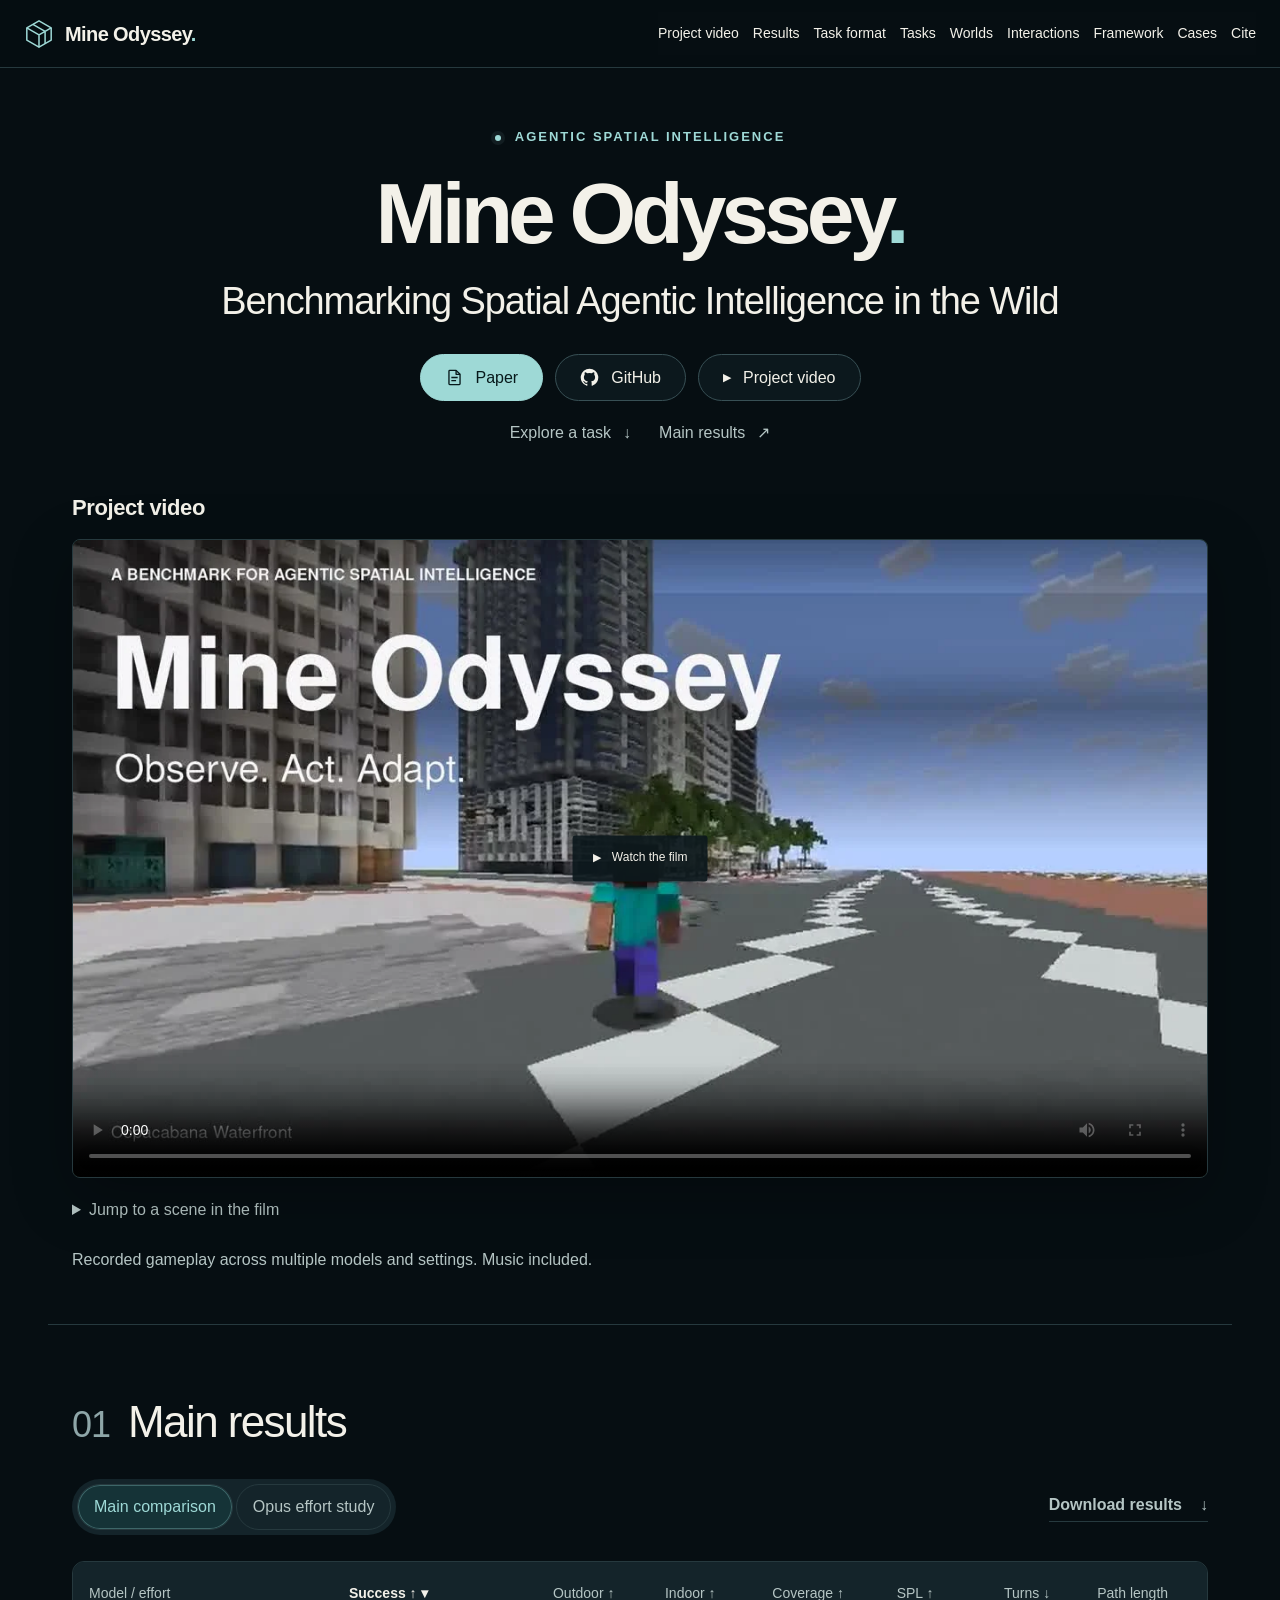
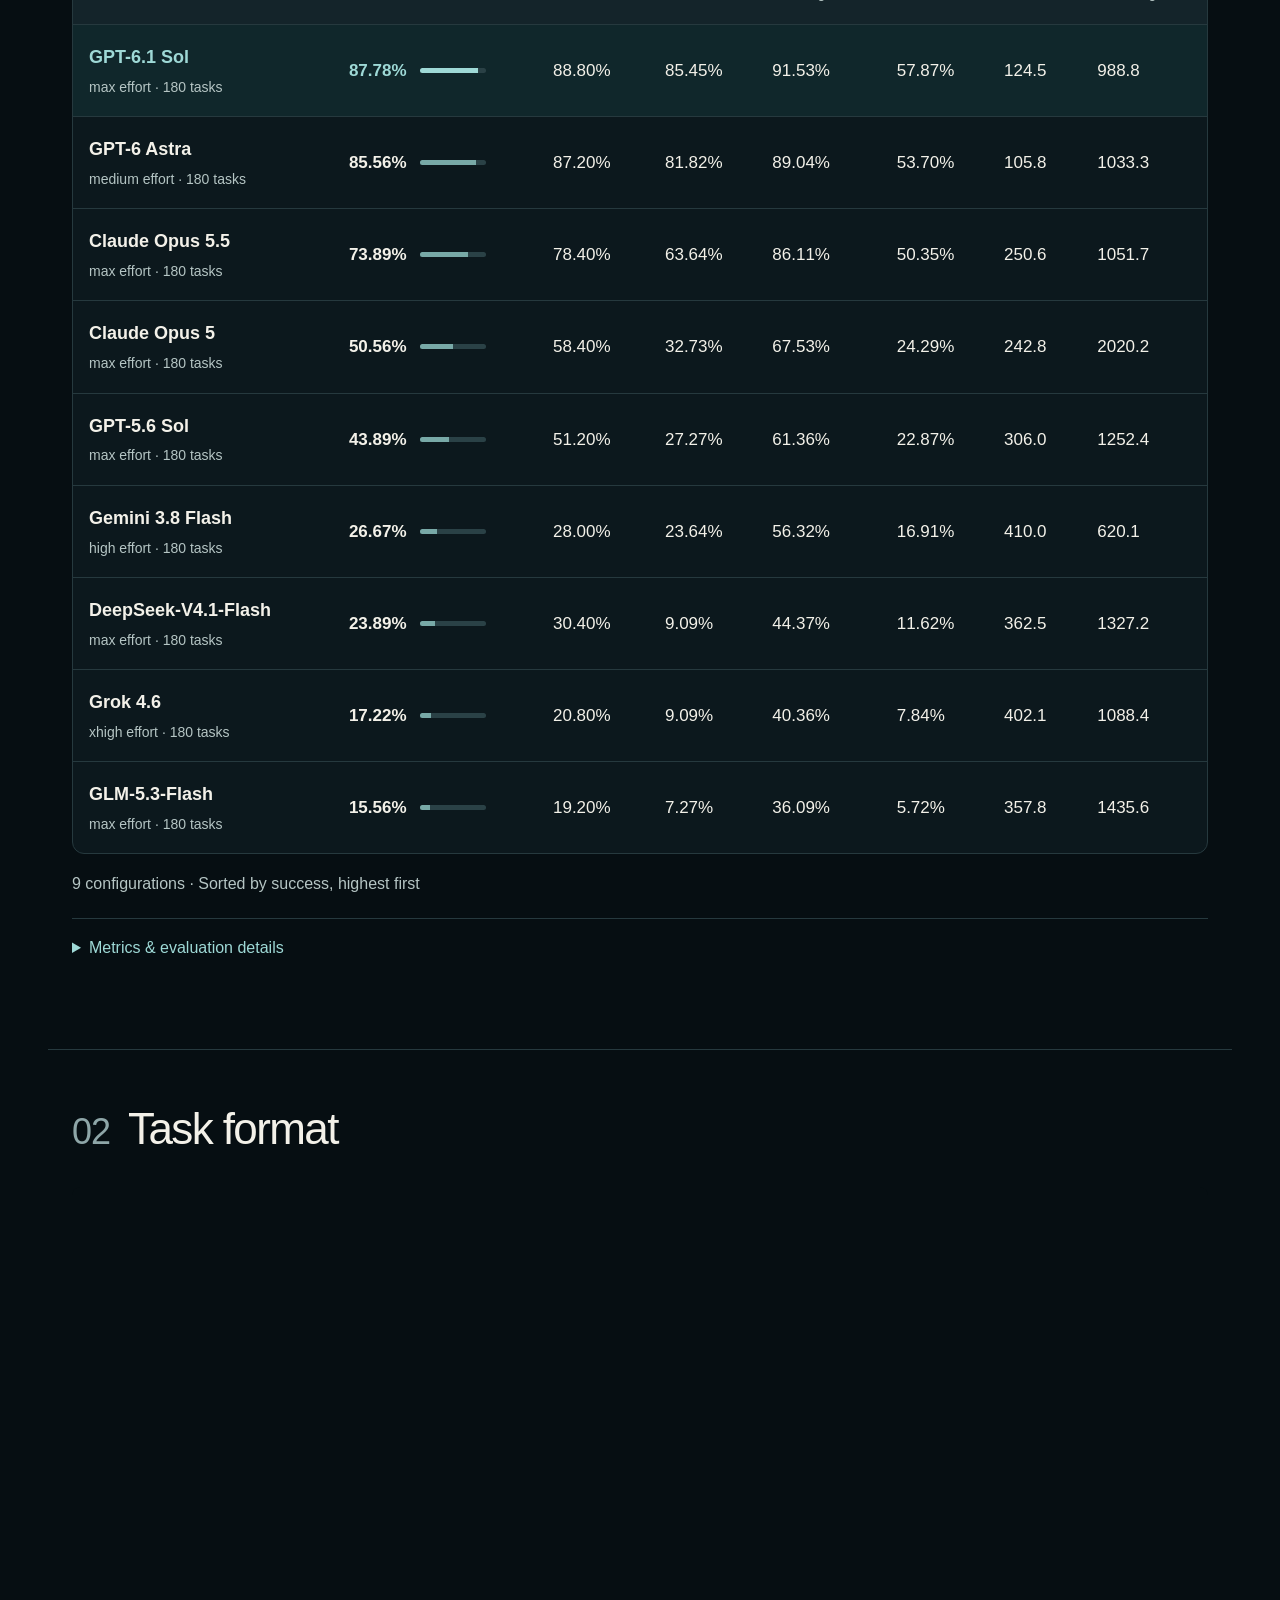
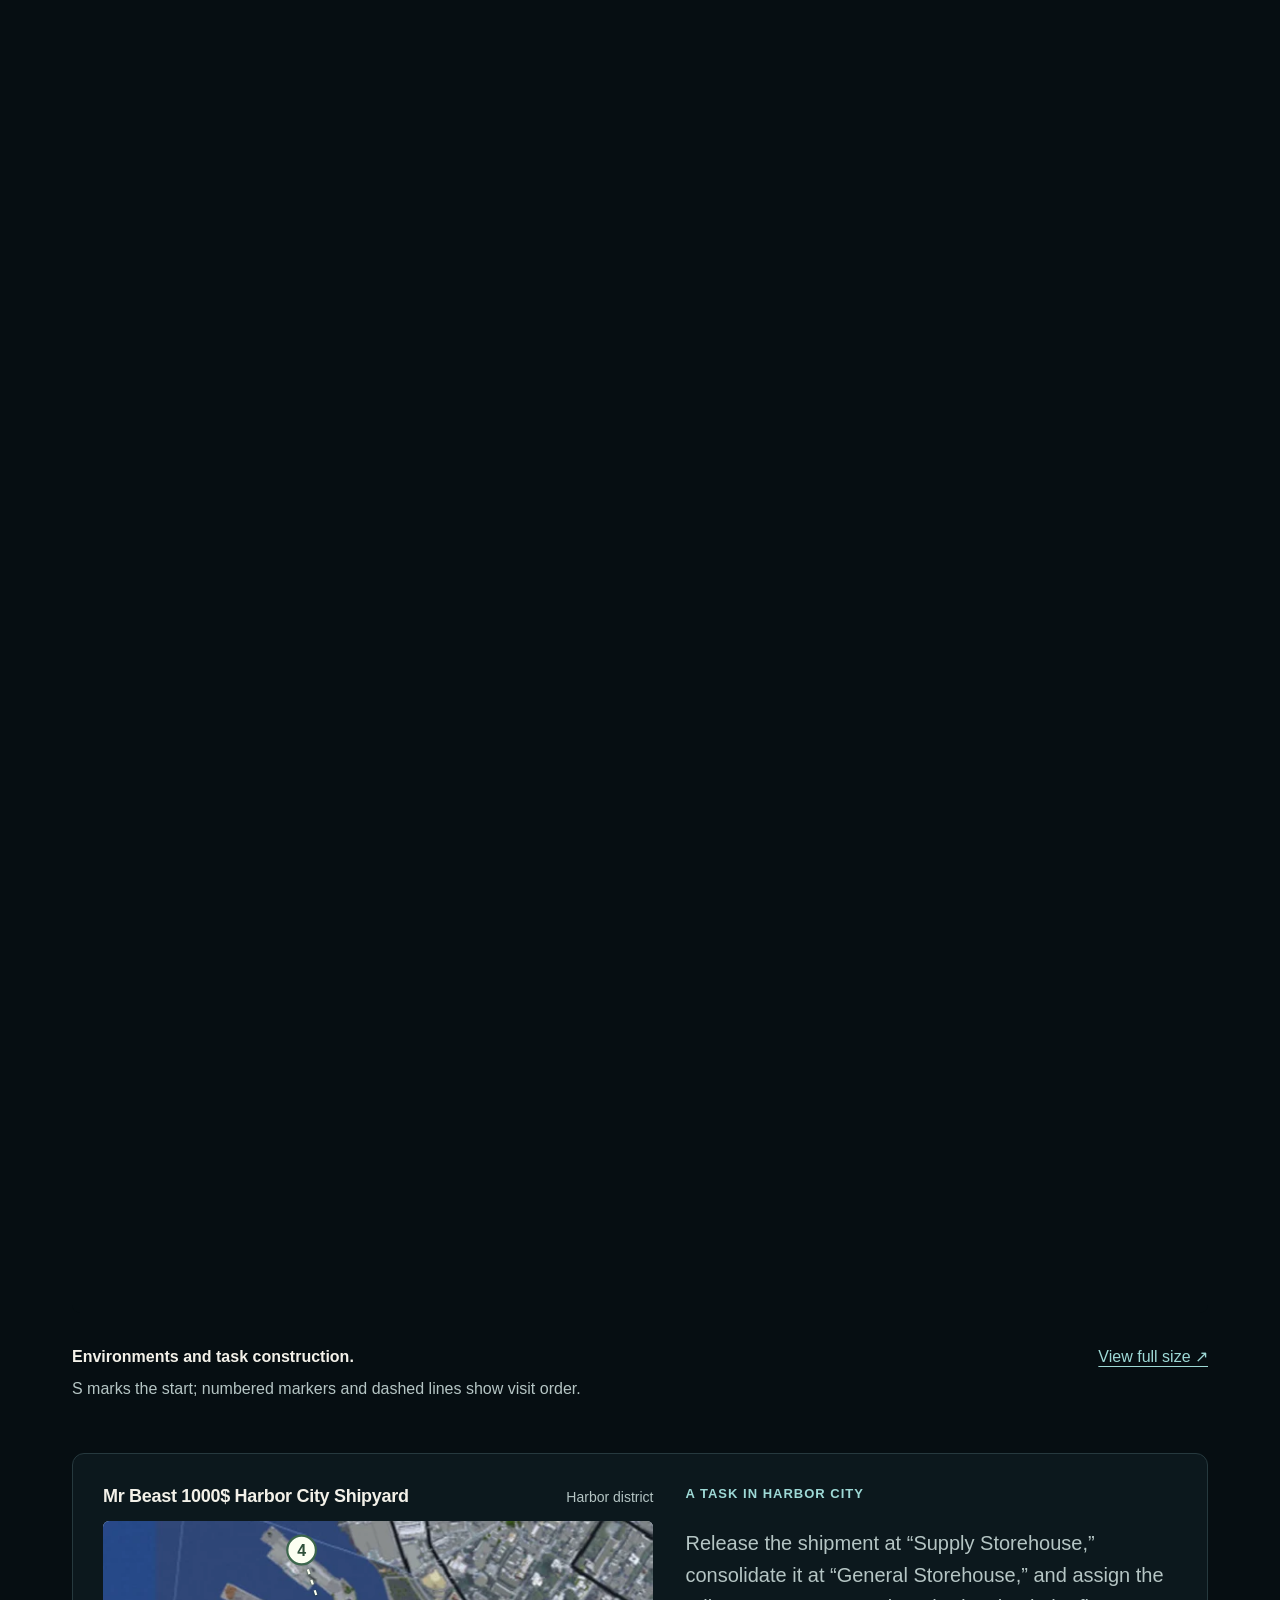
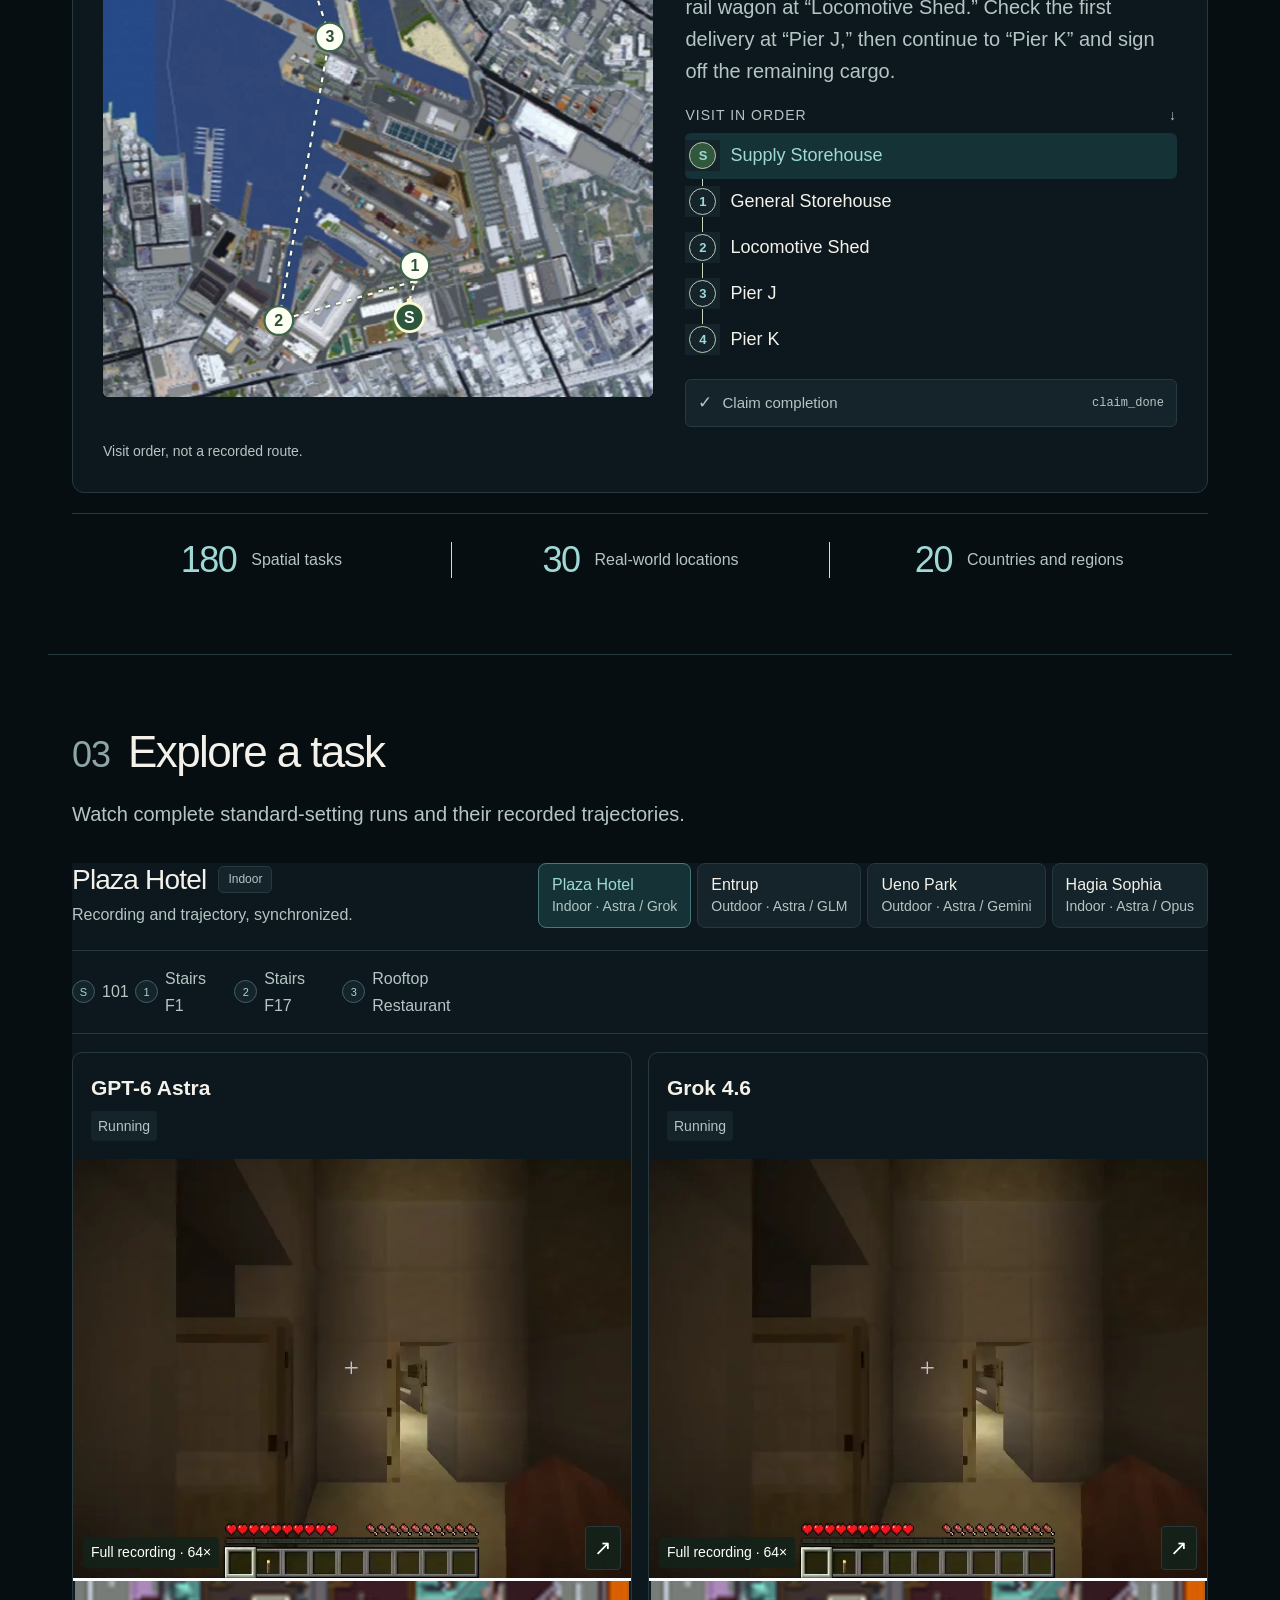
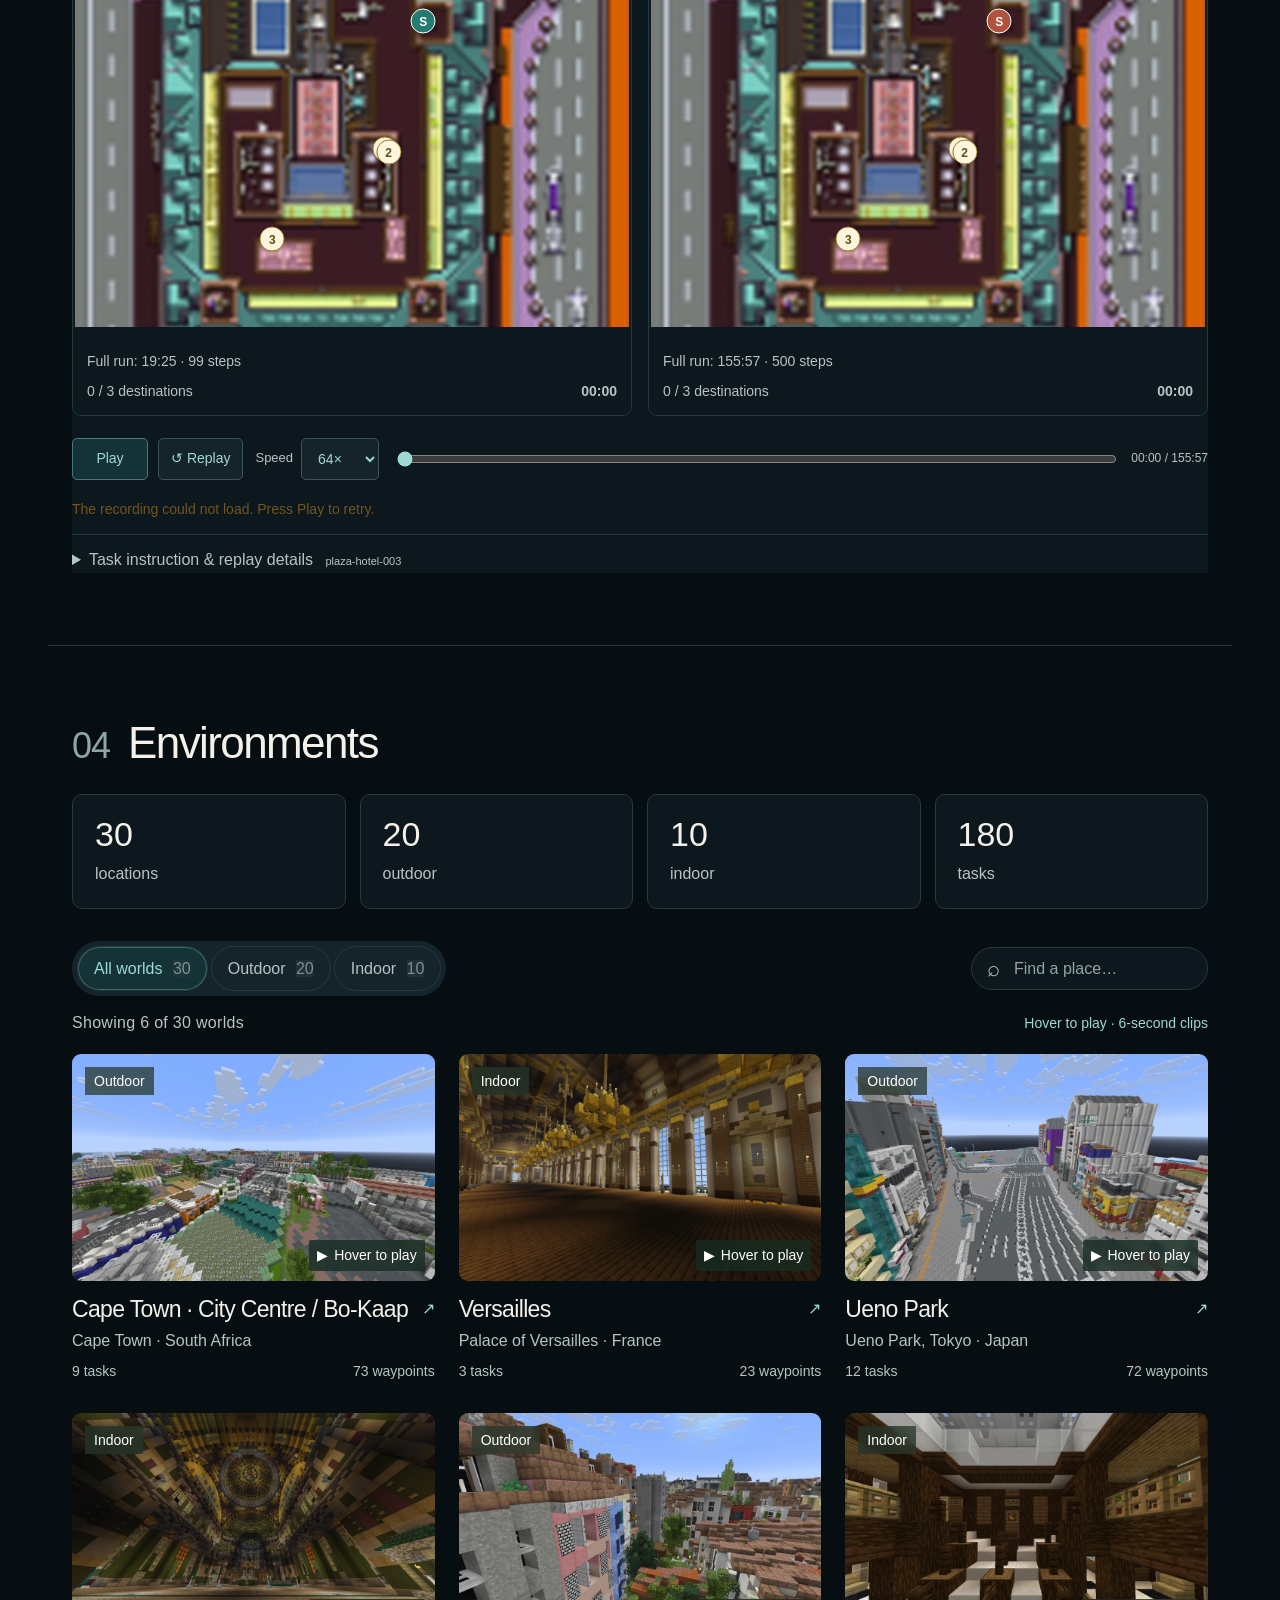
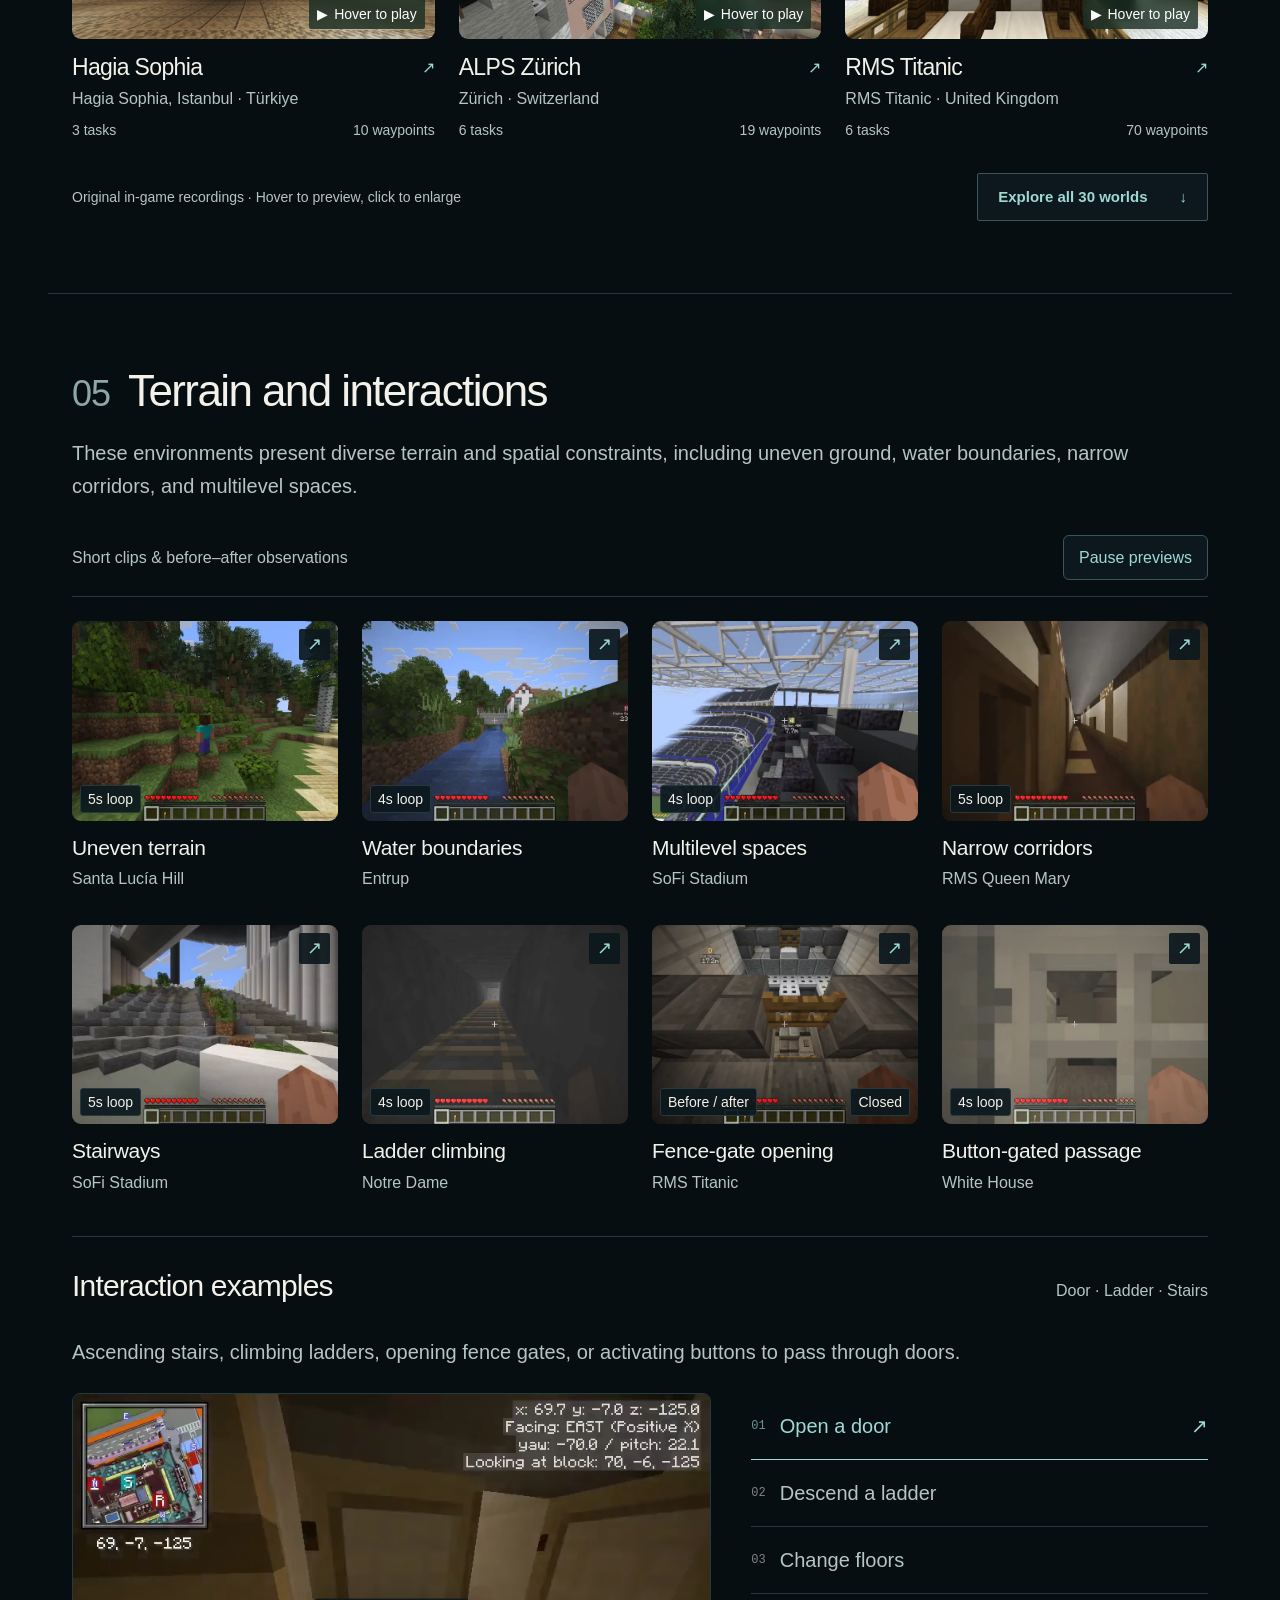
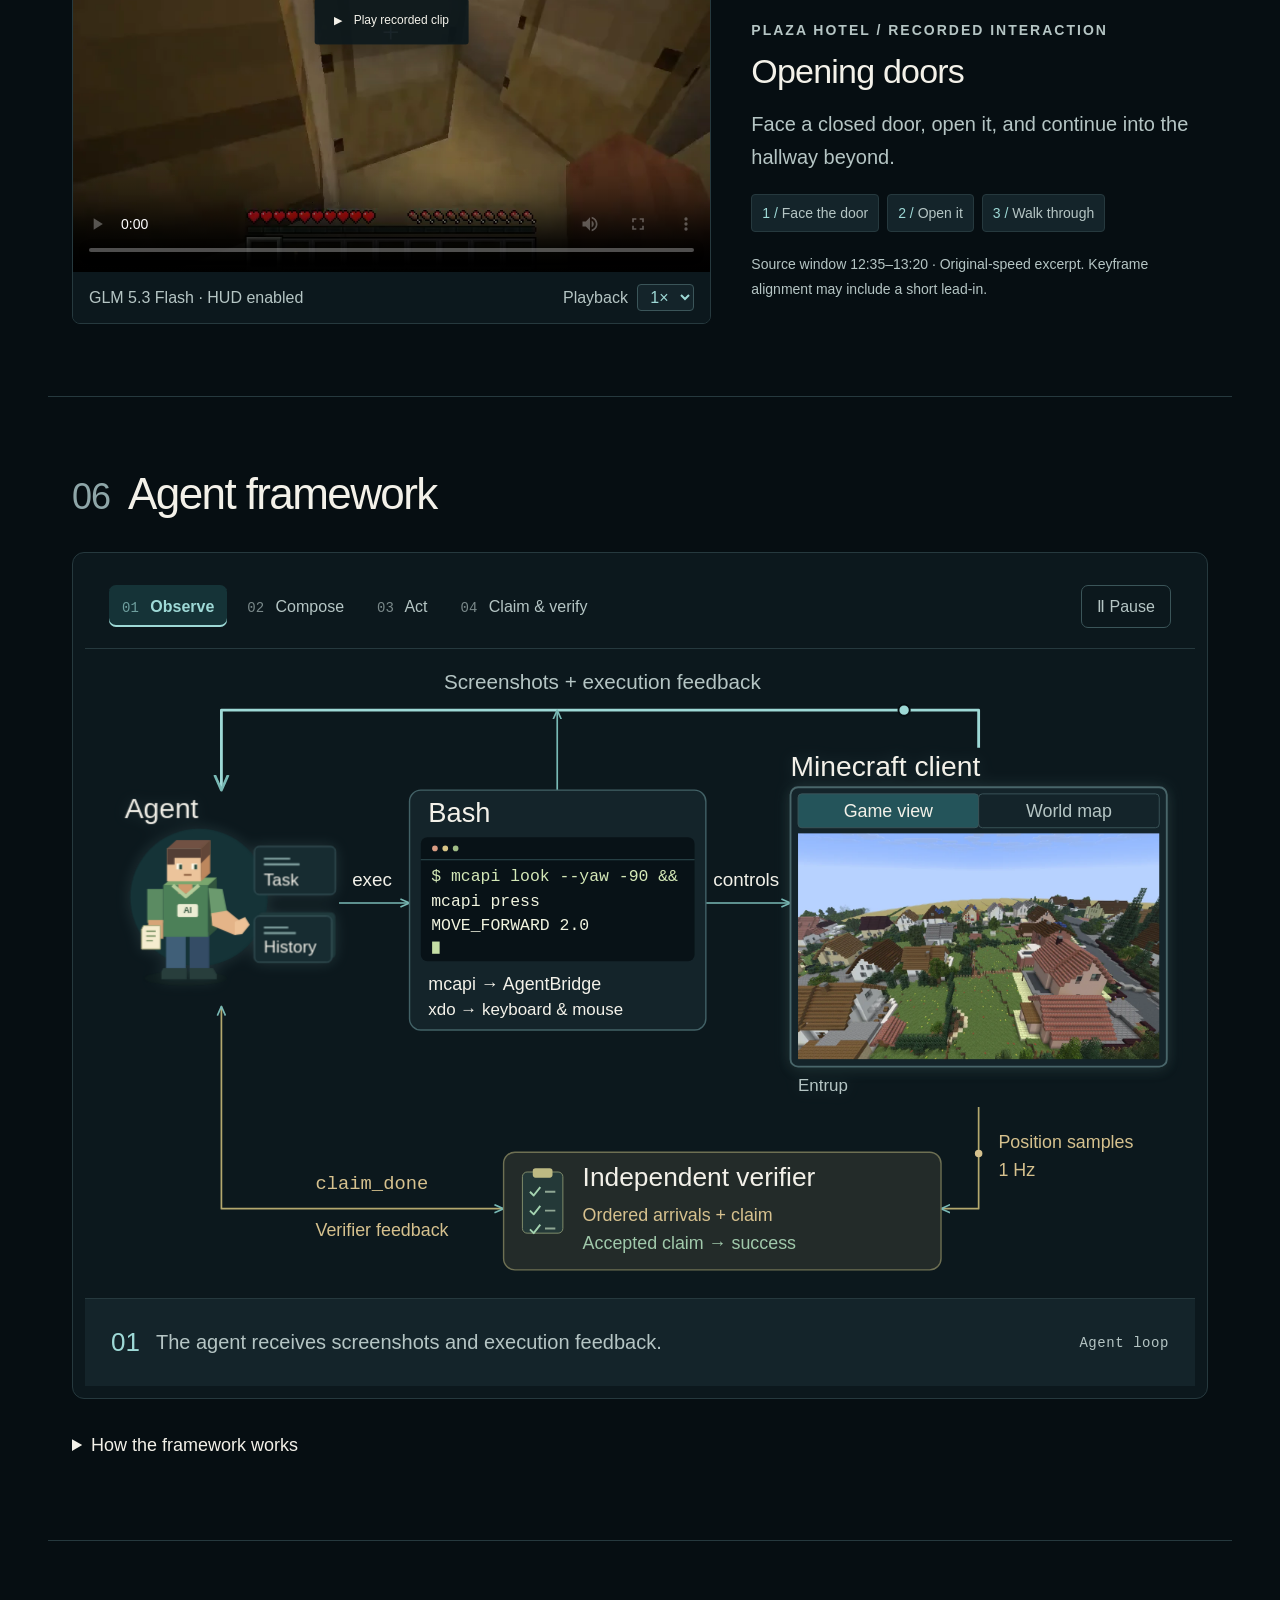
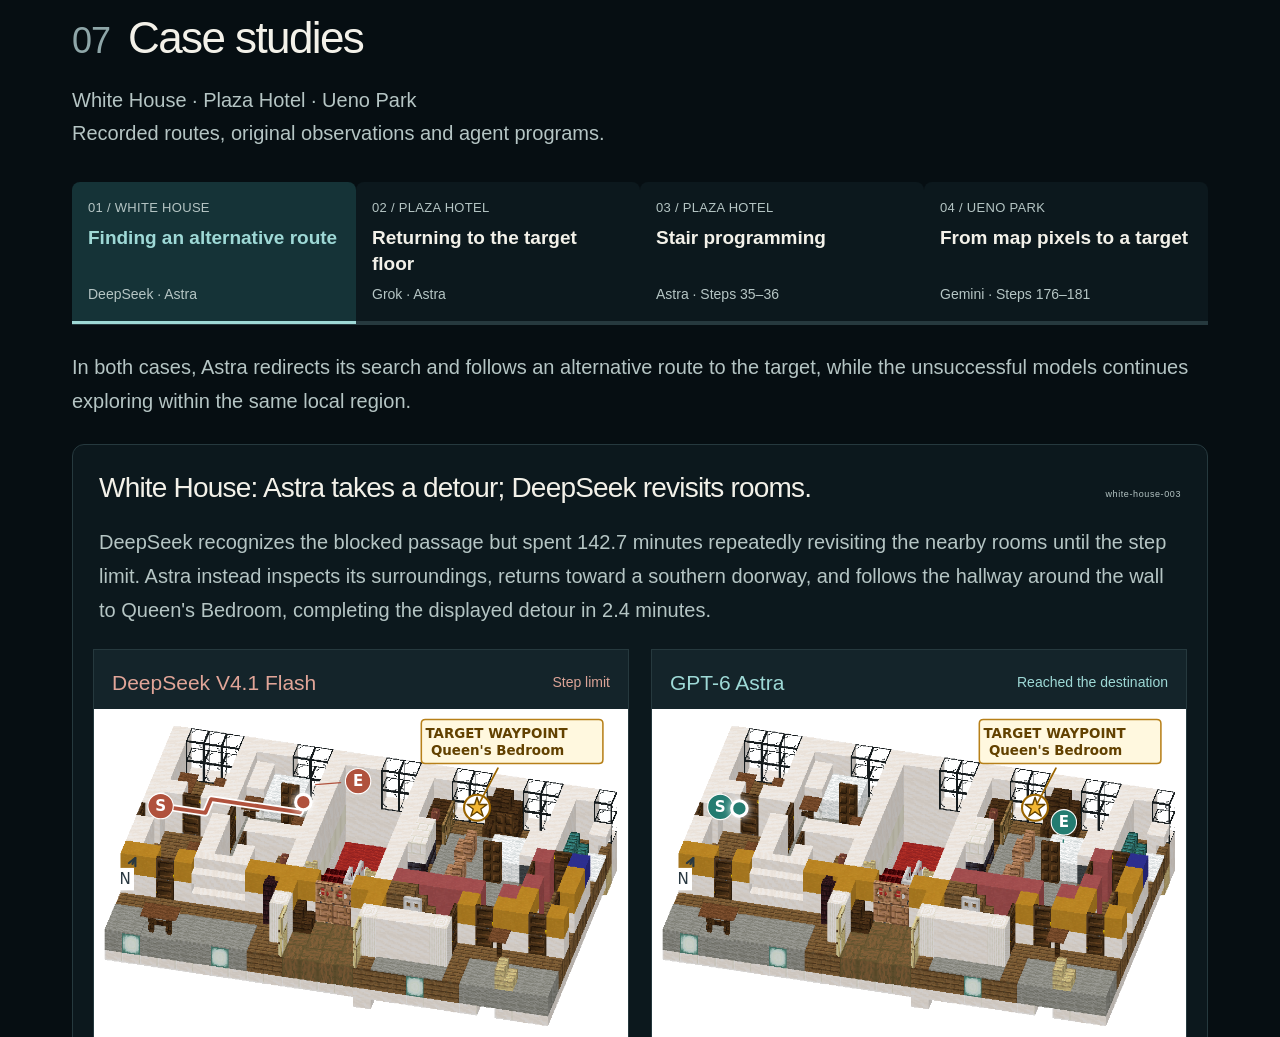
==== index.html @ 4dd47b2e "Integrate task overview with dark theme and show Entrup in framework" ====
<!doctype html>
<html lang="en">
<head>
  <meta charset="utf-8">
  <meta name="viewport" content="width=device-width, initial-scale=1">
  <meta name="description" content="Mine Odyssey: Benchmarking Spatial Agentic Intelligence in the Wild. 180 tasks in Minecraft reconstructions of real-world locations.">
  <meta name="robots" content="index,follow">
  <link rel="canonical" href="https://mine-odyssey.github.io/">
  <meta name="theme-color" content="#060e12">
  <title data-paper="title">Mine Odyssey: Benchmarking Spatial Agentic Intelligence in the Wild</title>
  <link rel="icon" href="favicon.svg?v=task-figure-20261008" type="image/svg+xml">
  <link rel="stylesheet" href="styles.css?v=task-figure-20261008">
  <script src="data/benchmark.js?v=task-figure-20261008" defer></script>
  <script src="app.js?v=task-figure-20261008" defer></script>
</head>
<body class="research-layout refined-layout paper-layout dark-layout">
  <a class="skip-link" href="#main">Skip to content</a>
  <header class="site-header">
    <a class="brand" href="#top" aria-label="Mine Odyssey home"><svg viewBox="0 0 32 32" aria-hidden="true"><path d="M16 2 29 9.5v13L16 30 3 22.5v-13Z"/><path d="m3 9.5 13 7.5 13-7.5M16 17v13M9.5 5.8l13 7.5v13"/></svg><span>Mine Odyssey<span class="brand-dot">.</span></span></a>
    <button class="menu-toggle" type="button" aria-expanded="false" aria-controls="navigation">Menu <span aria-hidden="true">☰</span></button>
    <nav id="navigation" aria-label="Page contents"><a href="#film" class="nav-film"><span class="nav-index" aria-hidden="true">▶</span>Project video</a><a href="#results"><span class="nav-index" aria-hidden="true">01</span>Results</a><a href="#task-format"><span class="nav-index" aria-hidden="true">02</span>Task format</a><a href="#tasks"><span class="nav-index" aria-hidden="true">03</span>Tasks</a><a href="#worlds"><span class="nav-index" aria-hidden="true">04</span>Worlds</a><a href="#demonstrations"><span class="nav-index" aria-hidden="true">05</span>Interactions</a><a href="#system"><span class="nav-index" aria-hidden="true">06</span>Framework</a><a href="#recovery"><span class="nav-index" aria-hidden="true">07</span>Cases</a><a href="#cite"><span class="nav-index" aria-hidden="true">08</span>Cite</a></nav>
  </header>
  <main id="main">
    <section class="hero shell task-first-header opening" id="top" aria-labelledby="hero-title">
      <div class="opening-grid">
        <div class="hero-heading">
          <p class="eyebrow"><span class="status-dot"></span> Agentic spatial intelligence</p>
          <h1 id="hero-title">Mine Odyssey<span>.</span></h1>
          <p class="opening-description" data-paper="hero-title">Benchmarking Spatial Agentic Intelligence in the Wild</p>
          <div class="opening-actions"><div class="opening-action-row"><a id="project-paper-link" class="button opening-primary project-resource-link" href="assets/mine-odyssey-paper-4230bdd6a58d.pdf" type="application/pdf" target="_blank" rel="noopener"><svg viewBox="0 0 24 24" fill="none" stroke="currentColor" stroke-width="1.7" aria-hidden="true"><path d="M14 3H6a1 1 0 0 0-1 1v16a1 1 0 0 0 1 1h12a1 1 0 0 0 1-1V8Z"/><path d="M14 3v5h5M8 12h8M8 16h6"/></svg>Paper</a><a id="project-github-link" class="opening-results-link project-resource-link" href="https://github.com/hkust-nlp/MineOdyssey" target="_blank" rel="noopener"><svg viewBox="0 0 24 24" fill="currentColor" aria-hidden="true"><path d="M12 .9a11.1 11.1 0 0 0-3.51 21.63c.56.1.76-.24.76-.54v-2.07c-3.1.68-3.76-1.31-3.76-1.31-.5-1.28-1.23-1.62-1.23-1.62-1.01-.69.08-.68.08-.68 1.12.08 1.7 1.14 1.7 1.14.99 1.7 2.6 1.21 3.23.93.1-.72.39-1.21.71-1.49-2.48-.28-5.08-1.24-5.08-5.52 0-1.22.44-2.21 1.15-2.99-.12-.28-.5-1.42.11-2.96 0 0 .94-.3 3.05 1.14a10.6 10.6 0 0 1 5.55 0c2.12-1.44 3.05-1.14 3.05-1.14.61 1.54.23 2.68.12 2.96.71.78 1.14 1.77 1.14 2.99 0 4.29-2.61 5.24-5.09 5.52.4.35.76 1.03.76 2.07v3.03c0 .3.2.65.77.54A11.1 11.1 0 0 0 12 .9Z"/></svg>GitHub</a><a class="opening-film-link" href="#film"><span aria-hidden="true">▶</span> Project video</a></div><div class="opening-action-row"><a class="opening-results-link" href="#tasks">Explore a task <span aria-hidden="true">↓</span></a><a class="opening-results-link" href="#results">Main results <span aria-hidden="true">↗</span></a></div></div>
        </div>
    <section class="film-section opening-film" id="film" aria-labelledby="film-title">
      <div class="section-heading"><div><p class="eyebrow">The project film</p><h2 id="film-title">Project video</h2></div></div>
      <div class="film-layout"><div class="film-player"><video id="showcase-video" controls playsinline preload="none" poster="assets/showcase-six-view-motion-20261005-b9faeb46c212-poster.webp" aria-label="Mine Odyssey project film"></video><button class="video-start" id="film-start" type="button"><span aria-hidden="true">▶</span> Watch the film</button><p id="film-status" role="status"></p></div><details class="film-chapter-panel"><summary>Jump to a scene in the film</summary><div id="film-chapters" role="group" aria-label="Film chapters"></div></details></div>
      <p class="small-note film-note">Recorded gameplay across multiple models and settings. Music included.</p>
    </section>

      </div>
    </section>
    <section class="results-section" id="results" aria-labelledby="results-title"><div class="section shell results-inner"><div class="section-heading results-heading"><div><p class="eyebrow section-number" aria-hidden="true">01</p><h2 id="results-title">Main results</h2></div></div><div class="results-toolbar"><div class="segmented" role="group" aria-label="Result cohort"><button type="button" data-cohort="main" aria-pressed="true">Main comparison</button><button type="button" data-cohort="effort" aria-pressed="false">Opus effort study</button></div><a class="text-link" href="data/results.csv" download>Download results <span aria-hidden="true">↓</span></a></div><div class="table-scroll" tabindex="0" role="region" aria-label="Benchmark results; scroll horizontally for all metrics"><table><caption class="sr-only">Benchmark results on 180 tasks per configuration. Select column headings to sort.</caption><thead><tr><th scope="col">Model / effort</th><th scope="col" data-sort-column="sr" aria-sort="descending"><button type="button" data-sort="sr">Success ↑</button></th><th scope="col" data-sort-column="outdoor_sr" aria-sort="none"><button type="button" data-sort="outdoor_sr">Outdoor ↑</button></th><th scope="col" data-sort-column="indoor_sr" aria-sort="none"><button type="button" data-sort="indoor_sr">Indoor ↑</button></th><th scope="col" data-sort-column="cc" aria-sort="none"><button type="button" data-sort="cc">Coverage ↑</button></th><th scope="col" data-sort-column="spl" aria-sort="none"><button type="button" data-sort="spl">SPL ↑</button></th><th scope="col" data-sort-column="mean_steps" aria-sort="none"><button type="button" data-sort="mean_steps">Turns ↓</button></th><th scope="col" data-sort-column="mean_path_3d_blocks" aria-sort="none"><button type="button" data-sort="mean_path_3d_blocks">Path length</button></th></tr></thead><tbody id="results-body"></tbody></table></div><p id="results-status" class="small-note" role="status"></p><details class="results-definitions"><summary>Metrics &amp; evaluation details</summary><div class="metric-notes"><article><h3>Success Rate (SR)</h3><p data-paper="metric-sr">Fraction of tasks completed by visiting all required stops in order and submitting an accepted claim_done.</p></article><article><h3>Checkpoint Coverage (CC)</h3><p data-paper="metric-cc">Average fraction of ordered intermediate stops reached, measuring partial progress.</p></article><article><h3>Success weighted by Path Length (SPL)</h3><p data-paper="metric-spl">Successful completion weighted by route efficiency; shorter successful routes receive higher scores.</p></article><article><h3>Path Length (PL)</h3><p data-paper="metric-pl">Average full-episode 3D distance across all 180 tasks, including failures, sampled at approximately 1 Hz.</p></article><article><h3>Average turns</h3><p data-paper="metric-turns">Average number of agent turns per task, excluding automatic history-summary responses.</p></article></div><p class="small-note results-source" data-results="caption">180 tasks per model: 125 outdoor and 55 indoor. SR, CC, and SPL are percentages; PL is the mean full-episode 3D distance.</p></details></div></section>
    <section class="section shell opening task-format-section" id="task-format" aria-labelledby="task-format-title">
        <div class="section-heading"><div><p class="eyebrow section-number" aria-hidden="true">02</p><h2 id="task-format-title">Task format</h2></div></div>
      <figure class="paper-overview" aria-labelledby="overview-caption">
        <a class="paper-overview-image" href="assets/overview-figure-1-full.webp?v=dark-20261008" target="_blank" rel="noopener" aria-label="Enlarge Figure 1: environments and task construction">
          <picture><source media="(max-width: 760px)" srcset="assets/overview-figure-1-environments.webp?v=dark-20261008" width="1784" height="2711"><img src="assets/overview-figure-1-full.webp?v=dark-20261008" width="3868" height="2711" loading="lazy" decoding="async" alt="Figure 1: thirty Minecraft reconstructions across five continents, with White House and Ueno Park examples connecting reference locations to ordered task waypoints."></picture>
          <img class="paper-overview-mobile" src="assets/overview-figure-1-tasks.webp?v=dark-20261008" width="2052" height="2711" loading="lazy" decoding="async" alt="Indoor White House and outdoor Ueno Park task construction. Original instructions accompany numbered waypoints in Minecraft and their real-world references.">
        </a>
        <figcaption id="overview-caption"><strong>Environments and task construction.</strong><a href="assets/overview-figure-1-full.webp?v=dark-20261008" target="_blank" rel="noopener">View full size <span aria-hidden="true">↗</span></a><p>S marks the start; numbered markers and dashed lines show visit order.</p></figcaption>
      </figure>
      <aside class="opening-task" aria-label="Animated task example"><div class="journey-contract"><div class="contract-heading"><p class="eyebrow">A task in Harbor City</p></div>
          <p class="contract-instruction" id="contract-instruction"></p>
          <div class="task-contract-flow" role="group" aria-label="Animated task format: start, visit four destinations in order, then claim completion">
            <div class="contract-stage contract-waypoint">
              <div class="contract-map-heading"><strong id="contract-place">Harbor City</strong><span id="contract-setting">Harbor district</span></div>
              <div class="contract-native-map"><img id="contract-map-image" alt="" width="1200" height="800"><svg id="contract-map-overlay" viewBox="0 0 1000 667" aria-hidden="true"></svg></div>
            </div>
            <div class="contract-stage contract-order">
              <p class="contract-rule-label">Visit in order <span aria-hidden="true">↓</span></p>
              <ol class="contract-destinations" id="contract-destinations" aria-label="Starting point and ordered destinations"></ol>
            </div>
            <div class="contract-stage contract-claim"><span class="contract-check" aria-hidden="true">✓</span><strong>Claim completion</strong><code>claim_done</code></div>
          </div>
          <p class="contract-source-note" id="task-note">Visit order, not a recorded route.</p>
        </div></aside>
      <div class="opening-stats" aria-label="Benchmark at a glance"><div><strong>180</strong><span>Spatial tasks</span></div><div><strong>30</strong><span>Real-world locations</span></div><div><strong>20</strong><span>Countries and regions</span></div><a href="#worlds">Explore the environments <span aria-hidden="true">↗</span></a></div>
    </section>
    <section class="section shell overview-section" id="tasks" aria-labelledby="tasks-title">
      <div class="section-heading rollout-heading"><div><p class="eyebrow section-number" aria-hidden="true">03</p><h2 id="tasks-title">Explore a task</h2></div><p>Watch complete standard-setting runs and their recorded trajectories.</p></div>
      <div class="full-trajectories" id="full-trajectories" aria-label="Complete recorded trajectories on the same task">
        <div class="trajectory-heading"><div><div class="trajectory-case-title"><h3 id="trajectory-title">Plaza Hotel</h3><span id="trajectory-setting" class="trajectory-setting">Indoor</span></div><p id="trajectory-subtitle">Recording and trajectory, synchronized.</p></div><div class="trajectory-tabs" role="group" aria-label="Choose a complete recorded task"><button type="button" data-trajectory-case="0" aria-pressed="true">Plaza Hotel <small>Indoor · Astra / Grok</small></button><button type="button" data-trajectory-case="1" aria-pressed="false">Entrup <small>Outdoor · Astra / GLM</small></button><button type="button" data-trajectory-case="2" aria-pressed="false">Ueno Park <small>Outdoor · Astra / Gemini</small></button><button type="button" data-trajectory-case="3" aria-pressed="false">Hagia Sophia <small>Indoor · Astra / Opus</small></button></div></div>
        <ol id="trajectory-stops" class="trajectory-stops" aria-label="Required visit order"></ol>
        <div class="trajectory-pair" id="trajectory-pair"></div>
        <div class="trajectory-controls"><button type="button" id="trajectory-play" aria-pressed="false">Play</button><button type="button" id="trajectory-restart" aria-label="Replay both complete trajectories">↺ Replay</button><label class="trajectory-speed">Speed <select id="trajectory-speed"><option value="8">8×</option><option value="16">16×</option><option value="32" selected>32×</option><option value="64">64×</option><option value="128">128×</option><option value="256">256×</option></select></label><label class="trajectory-timeline"><span class="sr-only">Recorded elapsed time</span><input type="range" id="trajectory-progress" min="0" max="1000" value="0" aria-label="Recorded elapsed time"><output id="trajectory-clock" for="trajectory-progress">00:00 / 00:00</output></label></div>
        <p id="trajectory-media-status" class="trajectory-media-status" role="status" hidden></p><details class="trajectory-source"><summary>Task instruction &amp; replay details <span id="trajectory-task-id"></span></summary><blockquote id="trajectory-prompt"></blockquote><p>Complete game recordings and positions from start to termination, uniformly accelerated on one clock. All runs use standard settings. Each pair shares the same task and map. Pauses are retained. The map shows horizontal movement, while the video shows the game view and changes in height. Selected examples, not aggregate results.</p></details>
      </div>
    </section>
    <section class="worlds-section" id="worlds" aria-labelledby="worlds-title"><div class="shell section">
      <div class="section-heading"><div><p class="eyebrow section-number" aria-hidden="true">04</p><h2 id="worlds-title">Environments</h2></div><div class="world-summary" aria-label="Benchmark composition"><div><strong>30</strong><span>locations</span></div><div><strong>20</strong><span>outdoor</span></div><div><strong>10</strong><span>indoor</span></div><div><strong>180</strong><span>tasks</span></div></div></div>
      <div class="world-toolbar"><div class="segmented" role="group" aria-label="Filter worlds"><button type="button" data-world-filter="all" aria-pressed="true">All worlds <span>30</span></button><button type="button" data-world-filter="outdoor" aria-pressed="false">Outdoor <span>20</span></button><button type="button" data-world-filter="indoor" aria-pressed="false">Indoor <span>10</span></button></div><label class="search"><span aria-hidden="true">⌕</span><input id="world-search" type="search" placeholder="Find a place…" aria-label="Search worlds by name or location"></label></div>
      <div class="world-preview-controls"><p class="world-count" role="status" id="world-count"></p><p class="world-hover-note"><span class="hover-instruction">Hover to play</span> · 6-second clips</p></div><div class="world-grid" id="world-grid"></div>
      <div class="world-bottom"><p>Original in-game recordings · Hover to preview, click to enlarge</p><button class="button outline" type="button" id="show-worlds">Explore all 30 worlds <span aria-hidden="true">↓</span></button></div>
    </div></section>
    <section class="action-section terrain-unified" id="demonstrations" aria-labelledby="demo-title"><div class="shell section">
      <div class="section-heading"><div><p class="eyebrow section-number" aria-hidden="true">05</p><h2 id="demo-title">Terrain and interactions</h2></div><p data-paper="terrain">These environments present diverse terrain and spatial constraints, including uneven ground, water boundaries, narrow corridors, and multilevel spaces.</p></div>
      <div class="terrain-motion-bar"><p>Short clips &amp; before–after observations</p><button type="button" id="terrain-motion" aria-pressed="true">Pause previews</button></div><div class="terrain-scenes" id="terrain-scenes"></div>
      <div class="interaction-recordings" id="interaction-recordings"><div class="interaction-heading"><h3>Interaction examples</h3><span>Door · Ladder · Stairs</span></div><p data-paper="interactions">Ascending stairs, climbing ladders, opening fence gates, or activating buttons to pass through doors.</p><div class="action-layout"><div class="video-panel"><video id="demo-video" controls playsinline preload="none" poster="assets/behavior-door-755-800.webp" aria-label="Recorded agent interaction"></video><button class="video-start" id="video-start" type="button"><span aria-hidden="true">▶</span> Play recorded clip</button><p id="video-status" role="status"></p><div class="video-footer"><span>GLM 5.3 Flash · HUD enabled</span><label>Playback <select id="playback-speed" aria-label="Playback speed"><option value="1">1×</option><option value="2">2×</option><option value="4">4×</option></select></label></div></div><div class="action-copy"><div class="clip-tabs" role="group" aria-label="Choose a recorded interaction"><button data-clip="0" type="button" aria-pressed="true"><span>01</span> Open a door <span aria-hidden="true">↗</span></button><button data-clip="1" type="button" aria-pressed="false"><span>02</span> Descend a ladder <span aria-hidden="true">↗</span></button><button data-clip="2" type="button" aria-pressed="false"><span>03</span> Change floors <span aria-hidden="true">↗</span></button></div><p class="eyebrow" id="clip-place"></p><h3 id="clip-title"></h3><p id="clip-description"></p><ol class="clip-phases" id="clip-phases"></ol><p class="small-note" id="clip-source"></p></div></div>
      </div>
    </div></section>
    <section class="section shell" id="system" aria-labelledby="system-title"><div class="section-heading"><div><p class="eyebrow section-number" aria-hidden="true">06</p><h2 id="system-title">Agent framework</h2></div></div>
      <figure class="framework-figure" aria-label="Agent interaction and independent verification"><div class="framework-playbar"><div class="framework-steps" role="group" aria-label="Agent loop stages"><button type="button" data-framework-step="0" aria-pressed="true"><span>01</span> Observe</button><button type="button" data-framework-step="1" aria-pressed="false"><span>02</span> Compose</button><button type="button" data-framework-step="2" aria-pressed="false"><span>03</span> Act</button><button type="button" data-framework-step="3" aria-pressed="false"><span>04</span> Claim &amp; verify</button></div><button type="button" id="framework-play" aria-pressed="true" aria-label="Pause framework animation">Ⅱ <span>Pause</span></button></div><div id="framework-diagram"></div><figcaption class="framework-caption"><span class="framework-phase-number" id="framework-phase-number">01</span><p id="framework-phase-copy">The agent receives screenshots and execution feedback.</p><span class="framework-loop-label">Agent loop</span></figcaption></figure>
      <details class="framework-details"><summary>How the framework works</summary>
        <p class="framework-details-intro" data-paper="system-intro">Control the player through APIs, keyboard and mouse input.</p>
        <div class="framework-explanation">
          <article><h3><span>01</span> Observe</h3><p data-paper="system-observation">Use the in-game map to inspect explored areas by panning, zooming or searching.</p></article>
          <article><h3><span>02</span> Act</h3><p data-paper="system-action">Run tools through Bash, one operation at a time or combined in shell commands or Python scripts.</p></article>
          <article><h3><span>03</span> Verify</h3><p data-paper="system-verifier">An independent evaluator checks position against waypoint coordinates once per second, including during model inference.</p></article>
        </div>
      </details>
      </section>

    <section class="section shell cases" id="recovery" aria-labelledby="cases-title">
      <div class="section-heading"><div><p class="eyebrow section-number" aria-hidden="true">07</p><h2 id="cases-title">Case studies</h2></div><p>White House · Plaza Hotel · Ueno Park<br>Recorded routes, original observations and agent programs.</p></div>
      <div class="case-layout">
      <div class="case-menu" id="case-menu" role="tablist" aria-label="Choose a case study">
        <button type="button" id="case-white-house" data-case="white-house" data-recovery-case="white-house" role="tab" aria-selected="true" aria-controls="route-case-panel" aria-pressed="true"><span>01 / White House</span><strong>Finding an alternative route</strong><small>DeepSeek · Astra</small></button>
        <button type="button" id="case-plaza-hotel" data-case="plaza-hotel" data-recovery-case="plaza-hotel" role="tab" aria-selected="false" aria-controls="route-case-panel" aria-pressed="false" tabindex="-1"><span>02 / Plaza Hotel</span><strong>Returning to the target floor</strong><small>Grok · Astra</small></button>
        <button type="button" id="case-stair-program" data-case="stair-program" data-appendix-case="stair-program" role="tab" aria-selected="false" aria-controls="appendix-cases" aria-pressed="false" tabindex="-1"><span>03 / Plaza Hotel</span><strong>Stair programming</strong><small>Astra · Steps 35–36</small></button>
        <button type="button" id="case-grounding" data-case="grounding" data-appendix-case="grounding" role="tab" aria-selected="false" aria-controls="appendix-cases" aria-pressed="false" tabindex="-1"><span>04 / Ueno Park</span><strong>From map pixels to a target</strong><small>Gemini · Steps 176–181</small></button>
      </div>
      <div id="route-case-panel" role="tabpanel" aria-labelledby="case-white-house">
      <p class="case-context" data-paper="recovery-intro">In both cases, Astra redirects its search and follows an alternative route to the target, while the unsuccessful models continues exploring within the same local region.</p>
      <div class="recovery-player" aria-label="Animated spatial case studies">
        <div class="recovery-case-heading"><h3 id="recovery-case-title"></h3><span id="recovery-case-task"></span></div><p class="recovery-case-description" id="recovery-case-description"></p>
        <div class="recovery-viewport" id="recovery-viewport" role="region" aria-label="Recorded route comparison"><div id="recovery-stage"></div></div>
        <div class="recovery-controls"><button class="button recovery-play" id="recovery-play" type="button" aria-pressed="false">Play</button><button class="recovery-restart" id="recovery-restart" type="button" aria-label="Replay routes from the beginning">↺ <span>Restart</span></button><label class="recovery-progress"><span class="sr-only">Route progress</span><input id="recovery-progress" type="range" min="0" max="1000" value="0" step="1" aria-label="Route progress" aria-valuetext="0 percent"><output id="recovery-percent" for="recovery-progress">0%</output></label><label class="recovery-speed">Speed <select id="recovery-speed" aria-label="Route playback speed"><option value="0.5">0.5×</option><option value="1" selected>1×</option><option value="2">2×</option></select></label></div>
        <p class="small-note replay-explanation">Each route unfolds in its recorded order, normalized to the same animation length. Pauses are omitted; playback does not compare real-world running times or speeds. S / E mark the recorded endpoints; gold stars mark targets.</p>
        <p id="recovery-status" class="sr-only" role="status"></p>
      </div>
      </div>
      <div id="appendix-cases" role="tabpanel" aria-labelledby="case-stair-program" hidden>
      <p class="case-context" data-paper="appendix-intro">Together, these cases show how agents use programming to turn visual map information into explicit coordinates and individual movement commands into reusable action sequences.</p>
      <div class="appendix-player">
        <div class="appendix-main">
          <div class="appendix-heading"><p class="eyebrow" id="appendix-place"></p><h3 id="appendix-title"></h3><span id="appendix-kind" class="replay-tag"></span></div>
          <p class="appendix-description" id="appendix-description"></p><div id="appendix-stage" aria-label="Programming case replay"></div>
          <div class="appendix-timeline" id="appendix-timeline" role="group" aria-label="Jump to a stage"></div>
          <div class="recovery-controls"><button class="button recovery-play" id="appendix-play" type="button" aria-pressed="false">Play</button><button class="recovery-restart" id="appendix-restart" type="button" aria-label="Restart case replay">↺ <span>Restart</span></button><label class="recovery-progress"><span class="sr-only">Case replay progress</span><input id="appendix-progress" type="range" min="0" max="1000" value="0" aria-label="Case replay progress"><output id="appendix-percent">0%</output></label><label class="recovery-speed">Speed <select id="appendix-speed" aria-label="Case playback speed"><option value="0.5">0.5×</option><option value="1" selected>1×</option><option value="2">2×</option></select></label></div>
          <p id="appendix-scope" class="case-scope"></p><details class="case-source-details" id="appendix-source"><summary>Source &amp; playback details</summary><p id="appendix-source-description"></p><p id="appendix-note" class="replay-explanation"></p></details><p class="sr-only" id="appendix-status" role="status"></p>
        </div>
      </div>
      </div>
      </div>
    </section>

    <section class="section shell citation-section" id="cite" aria-labelledby="cite-title">
      <div class="section-heading"><div><p class="eyebrow section-number" aria-hidden="true">08</p><h2 id="cite-title">Cite</h2></div></div>
      <div class="citation-block"><div class="citation-toolbar"><span>BibTeX</span><button type="button" id="copy-citation">Copy BibTeX</button></div>
        <pre tabindex="0" aria-label="BibTeX citation"><code id="citation-bibtex">@misc{cao2026mineodyssey,
  title = {Mine Odyssey: Benchmarking Spatial Agentic Intelligence in the Wild},
  author = {Cao, Yuxuan and Li, Junlong and Li, Hao and He, Junxian},
  year = {2026},
  url = {https://mine-odyssey.github.io/}
}</code></pre>
        <p class="sr-only" id="citation-status" role="status" aria-live="polite"></p>
      </div>
    </section>
  </main>
  <footer class="shell"><a class="brand" href="#top">Mine Odyssey<span class="brand-dot">.</span></a><p>Research project · Built in Minecraft</p><span class="draft-label"><span class="status-dot"></span> Research project</span></footer>
  <dialog id="image-dialog" aria-labelledby="dialog-title"><div class="dialog-header"><h2 id="dialog-title"></h2><button type="button" id="close-dialog" aria-label="Close image">×</button></div><div class="dialog-viewport"><img id="dialog-image" alt=""><video id="dialog-world-video" controls muted loop playsinline preload="none" hidden aria-label="Recorded world preview"></video></div><p id="dialog-video-status" class="small-note" role="status"></p><p id="dialog-description"></p></dialog>
  <noscript><p class="noscript-note">Enable JavaScript to search worlds, switch recordings, and compare results. The <a href="data/benchmark.json">benchmark inventory</a> and <a href="data/results.csv">results CSV</a> are also available directly.</p></noscript>
</body>
</html>
---- styles.css ----
:root{--paper:#f5f4ee;--ink:#222c27;--muted:#68716a;--green:#234e3d;--accent:#d7ecb0;--line:#d9ddd3;--serif:Georgia,'Times New Roman',serif;--sans:Inter,'Helvetica Neue',Arial,sans-serif}
*{box-sizing:border-box}html{scroll-behavior:smooth;scroll-padding-top:92px}body{margin:0;background:var(--paper);color:var(--ink);font:15px/1.6 var(--sans);-webkit-font-smoothing:antialiased}button,input,select{font:inherit}button,a,input,select{-webkit-tap-highlight-color:transparent}button,a{touch-action:manipulation}button{cursor:pointer;color:inherit}a{color:inherit;text-decoration:none}img{display:block;max-width:100%;height:auto}button:focus-visible,a:focus-visible,input:focus-visible,select:focus-visible,[tabindex]:focus-visible{outline:3px solid #719a42;outline-offset:5px}h1,h2,h3,p,figure{margin:0}h1,h2,h3{font-weight:500}h2{font-family:var(--serif);font-size:clamp(34px,3.6vw,52px);line-height:1.12;letter-spacing:-1.7px}h3{font-size:24px;line-height:1.3;letter-spacing:-.6px}p{color:var(--muted)}.shell{max-width:1320px;padding-inline:48px;margin-inline:auto}.section{padding-block:100px}.eyebrow{font:600 10px/1.5 var(--sans);letter-spacing:2px;text-transform:uppercase;color:var(--green);margin-bottom:22px}.status-dot{display:inline-block;width:6px;height:6px;background:#74964d;border-radius:50%;margin-right:9px;vertical-align:middle}
.site-header{height:82px;display:flex;align-items:center;justify-content:space-between;padding:0 max(48px,calc((100vw - 1224px)/2));border-bottom:1px solid var(--line);background:rgba(245,244,238,.96);position:sticky;top:0;z-index:20;backdrop-filter:blur(12px)}.brand{display:inline-flex;align-items:center;gap:11px;font-size:19px;font-weight:650;letter-spacing:-.7px;white-space:nowrap}.brand svg{height:30px;width:30px;fill:none;stroke:var(--green);stroke-width:1.6}.brand-dot{color:#789d4e}.site-header nav{display:flex;gap:30px;align-items:center;font-size:12px;font-weight:500}.site-header nav a{padding:10px 0}.site-header nav a:hover{color:#56853c}.nav-resource{border-bottom:1px solid var(--green)}.nav-resource span{margin-left:20px}.menu-toggle{display:none}
.hero{padding-top:48px}.hero-heading{display:flex;align-items:center;justify-content:space-between;margin-bottom:36px}.hero .eyebrow{margin-bottom:12px}.hero h1{font-family:var(--serif);font-size:clamp(58px,7.5vw,106px);line-height:1.05;letter-spacing:-5px}.hero h1>span{color:#76955a}.hero-kicker{border-left:1px solid #c9cfc1;padding-left:24px;color:#84907f;font-size:14px;line-height:1.6;margin-right:18px}.hero-kicker span{color:var(--green)}.hero-panorama{position:relative;background:#393c29;isolation:isolate;overflow:hidden;min-height:540px}.hero-panorama>img{position:absolute;width:100%;height:100%;object-fit:cover;object-position:center 42%;z-index:-2}.hero-panorama::after{content:'';position:absolute;inset:0;z-index:-1;background:linear-gradient(90deg,rgba(13,27,21,.83),rgba(13,27,21,.38) 55%,rgba(13,27,21,.06)),linear-gradient(0deg,rgba(7,21,15,.55),transparent 38%)}.hero-overlay{padding:95px 55px 110px;max-width:760px;color:white}.hero-overlay .eyebrow{color:#d7e7c5;font-size:9px;margin-bottom:23px;letter-spacing:1.8px}.hero-overlay h2{font-size:clamp(37px,4vw,55px);line-height:1.12;letter-spacing:-1.2px}.hero-overlay>p:not(.eyebrow){color:#e2e5db;font-size:14px;line-height:1.7;margin-top:22px}.hero-actions{display:flex;align-items:center;gap:26px;margin-top:30px}.button{display:inline-flex;align-items:center;justify-content:space-between;gap:32px;min-height:44px;padding:11px 20px;font-size:12px;font-weight:600;border:1px solid transparent;border-radius:2px;transition:background .15s,color .15s}.button.light{color:#223329;background:#f0f1e7}.button.light:hover{background:var(--accent)}.hero-secondary{font-size:12px;display:inline-flex;align-items:center;gap:10px}.play-icon{font-size:8px;width:27px;height:27px;display:grid;place-items:center;border:1px solid #a2ada0;border-radius:50%}.hero-secondary:hover{color:var(--accent)}.scene-caption{position:absolute;bottom:0;left:0;right:0;display:flex;align-items:center;gap:20px;color:white;border-top:1px solid #ffffff30;padding:16px 28px;font-size:12px}.scene-caption>span:first-child{font:10px monospace;color:#c8d2be;border-right:1px solid #a4af9770;padding-right:20px}.scene-caption small{margin-left:14px;color:#ccd1c7;font-size:10px}.capture-tag{margin-left:auto;color:#c4cfc0;font-size:9px;letter-spacing:.3px}.scene-selector{position:absolute;top:22px;right:24px;display:flex;gap:6px}.scene-selector button{background:#18332466;border:1px solid #e5ebd655;color:white;font-size:10px;padding:7px 12px;border-radius:2px;backdrop-filter:blur(6px)}.scene-selector button[aria-pressed=true]{background:#f0f1e7;color:#234e3d}.stats{display:grid;grid-template-columns:repeat(5,1fr);padding:35px 0;border-bottom:1px solid var(--line)}.stats>div{display:flex;flex-direction:column;align-items:center;gap:3px;border-right:1px solid var(--line)}.stats>div:last-child{border:0}.stats strong{font-family:var(--serif);font-size:37px;font-weight:400;color:var(--green);line-height:1.3}.stats span{font-size:10px;letter-spacing:.6px;color:var(--muted)}
.intro{display:grid;grid-template-columns:1fr 1.2fr;gap:90px;padding-block:75px}.intro-copy>p{margin-bottom:20px;max-width:580px;font-size:14px}.intro-copy>p.large-copy{font-size:21px;line-height:1.6;color:var(--ink);letter-spacing:-.3px}.text-link{font-size:12px;font-weight:600;display:inline-flex;gap:18px;align-items:center;border-bottom:1px solid #a6b19e;padding-bottom:3px}.text-link:hover{color:#608643}.worlds-section{background:#e9ece3;border-block:1px solid #dde1d6}.section-heading{display:flex;justify-content:space-between;align-items:flex-end;gap:50px;margin-bottom:38px}.section-heading>p{font-size:13px;line-height:1.8;max-width:420px}.section-heading .eyebrow{margin-bottom:17px}.world-toolbar,.results-toolbar{display:flex;justify-content:space-between;align-items:center;gap:20px;margin-bottom:15px}.segmented{display:flex;gap:4px;flex-wrap:wrap}.segmented button{background:transparent;border:1px solid transparent;border-radius:3px;padding:10px 17px;font-size:11px}.segmented button span{margin-left:6px;opacity:.65}.segmented button[aria-pressed=true]{background:var(--green);color:#f6f7ee}.segmented button:hover{border-color:#95a18b}.search{display:flex;gap:12px;align-items:center;background:#f6f6f0;border:1px solid #d8ddcf;border-radius:3px;padding:4px 15px}.search>span{font-size:22px;line-height:1}.search input{border:0;background:transparent;min-height:33px;font-size:12px;width:180px;color:var(--ink)}.world-count{font-size:10px;margin-bottom:18px;letter-spacing:.3px;min-height:16px}.world-grid{display:grid;grid-template-columns:repeat(3,1fr);gap:27px 22px}.world-card{border:0;border-bottom:1px solid #cbd3c3;border-radius:0;padding:0 0 14px;text-align:left;background:none;min-width:0}.world-photo{position:relative;overflow:hidden;background:#d6ddce;aspect-ratio:1.6}.world-photo img{width:100%;height:100%;object-fit:cover;transition:transform .3s}.world-card:hover img{transform:scale(1.035)}.world-photo>span{position:absolute;top:13px;left:13px;font-size:9px;color:#fff;background:#26372bbc;padding:3px 9px;backdrop-filter:blur(8px)}.world-card-top{display:flex;justify-content:space-between;align-items:center;gap:12px;margin-top:13px}.world-card h3{font-size:17px;letter-spacing:-.4px;font-weight:500}.world-card-top>span{font-size:16px;color:var(--green)}.world-card p{font-size:10px;margin-top:3px}.world-card-meta{display:flex;justify-content:space-between;gap:8px;margin-top:7px;color:#53624f;font-size:9px}.world-bottom{display:flex;align-items:center;justify-content:space-between;gap:20px;margin-top:32px}.world-bottom>p{font-size:10px}.outline{border-color:#a9b39d;background:transparent}.outline:hover{background:#dce4d2}.button[hidden]{display:none}.empty-state{grid-column:1/-1;padding:65px 20px;text-align:center;border:1px dashed #abb8a1}.empty-state p{margin-bottom:18px}
.small-note{font-size:10px;line-height:1.7}
.action-section{background:#203d30;color:#f0f0e6}.action-section .eyebrow{color:#b0cc90}.action-section p{color:#c0cdbf}.action-section .section-heading>p{color:#b8c7b6}.action-layout{display:grid;grid-template-columns:1.45fr 1fr;gap:58px;align-items:start}.video-panel{position:relative;background:#132b20}.video-panel video{display:block;width:100%;aspect-ratio:4/3;object-fit:contain;background:#12251c}.video-start{position:absolute;top:43%;left:50%;transform:translate(-50%,-50%);background:#f1f3e9e8;box-shadow:0 4px 28px #0004;color:var(--green);border:0;padding:13px 20px;white-space:nowrap;font-size:12px;border-radius:3px}.video-start>span{font-size:11px;padding-right:8px}.video-start[hidden]{display:none}#video-status:empty{display:none}#video-status{font-size:11px;padding:12px}.video-footer{display:flex;align-items:center;justify-content:space-between;padding:12px 17px;font-size:9px;gap:8px;color:#d7e2ce}.video-footer select{font-size:10px;padding:3px 8px;background:#254b37;color:white;border:1px solid #688461;border-radius:2px;margin-left:5px}.clip-tabs{display:flex;flex-direction:column;margin-bottom:32px}.clip-tabs button{display:flex;gap:14px;align-items:center;padding:17px 0;background:none;border:0;border-bottom:1px solid #64846555;color:#bacab6;font-size:14px;text-align:left}.clip-tabs button>span:first-child{font:9px monospace;opacity:.65}.clip-tabs button>span:last-child{margin-left:auto;opacity:0}.clip-tabs button[aria-pressed=true]{color:#e0f0b9;border-bottom-color:#bbd794}.clip-tabs button[aria-pressed=true]>span:last-child{opacity:1}.action-copy>.eyebrow{font-size:9px;margin-bottom:8px}.action-copy h3{font-family:var(--serif);font-size:31px;margin-bottom:12px}.action-copy>p:not(.eyebrow):not(.small-note){font-size:12px;max-width:345px}.clip-phases{padding:0;list-style:none;display:flex;gap:8px;flex-wrap:wrap;margin-block:23px;counter-reset:phase}.clip-phases li{font-size:9px;border:1px solid #6b846b;border-radius:2px;padding:6px 10px;counter-increment:phase}.clip-phases li::before{content:counter(phase) ' / ';color:#bad894}.action-note{margin-top:22px;max-width:850px;font-size:10px}
.system-grid{display:grid;grid-template-columns:repeat(3,1fr);gap:0;margin-top:45px;border-block:1px solid var(--line)}.system-grid article{padding:28px 32px 28px 0}.system-grid article+article{padding-left:32px;border-left:1px solid var(--line)}.step-number{font:11px monospace;color:#89977b}.system-grid h3{font-size:18px;margin:17px 0 12px}.system-grid p{font-size:12px;line-height:1.85}.system-label{display:block;margin-top:25px;font-size:9px;color:var(--green);letter-spacing:.1px}.terrain-figure{margin:40px auto 0;max-width:870px}.figure-button{border:0;background:white;padding:0;display:block;width:100%;cursor:zoom-in}.figure-button img{width:100%;height:auto}.terrain-figure figcaption,figure>figcaption{font-size:10px;color:var(--muted);margin-top:13px}.results-section{background:#ebede5;border-block:1px solid #dee1d6}.results-toolbar{margin:35px 0 24px}.table-scroll{overflow-x:auto;border-top:1px solid #a5b399}table{width:100%;border-collapse:collapse;text-align:left;white-space:nowrap;font-size:12px}th,td{padding:20px 15px;border-bottom:1px solid #d3dacc}th:first-child,td:first-child{padding-left:0}th:last-child,td:last-child{padding-right:0}th{font-size:10px;font-weight:500}th button{border:0;background:none;padding:0;font-size:10px;color:#5d6d55;min-height:26px}th[aria-sort=descending] button,th[aria-sort=ascending] button{color:var(--green);font-weight:700}th[aria-sort=descending] button::after{content:' ▾'}th[aria-sort=ascending] button::after{content:' ▴'}td:not(:first-child){font-variant-numeric:tabular-nums}.model-name{display:block;font-size:12px;font-weight:600}.model-effort{display:block;color:var(--muted);font-size:9px;margin-top:2px}.score-wrap{display:flex;align-items:center;gap:13px;font-weight:600}.score-bar{display:block;background:#d6ddcc;width:66px;height:5px;border-radius:3px;overflow:hidden}.score-bar i{display:block;height:100%;background:#789563}tr.leading .model-name,tr.leading .score-wrap{color:var(--green)}tr.leading .score-bar i{background:var(--green)}#results-status{margin-top:16px}.metric-notes{display:grid;grid-template-columns:repeat(3,1fr);gap:36px;margin-top:28px}.metric-notes p{font-size:10px;line-height:1.8}.metric-notes strong{display:block;color:#52644a;font-size:11px;margin-bottom:5px}.results-source{margin-top:22px;padding-top:17px;border-top:1px solid #d3dacc;max-width:950px}.cases{display:grid;grid-template-columns:1fr 1.65fr;align-items:center;gap:65px}.cases>div>p:not(.eyebrow){margin-top:23px;font-size:13px}.cases>div>p.small-note{font-size:10px}.cases figure{background:#fff;padding:16px}.cases figcaption{display:flex;justify-content:space-between}
.resources-section{background:#dee6d3;border-top:1px solid #cdd8c0}.resource-heading{display:flex;align-items:flex-end;justify-content:space-between;gap:30px}.resource-heading>p{font-size:12px;line-height:1.8}.resource-links{margin-top:45px;display:grid;grid-template-columns:repeat(3,1fr);border-block:1px solid #b9c9aa}.resource-links>a{display:grid;grid-template-columns:23px 1fr 14px;gap:4px 13px;align-items:center;padding:25px 24px 25px 0}.resource-links>a+a{border-left:1px solid #b9c9aa;padding-left:25px}.resource-links>a>span:first-child{font-size:9px;color:#7a906b}.resource-links strong{font-size:13px;font-weight:500}.resource-links small{font-size:9px;color:var(--muted);grid-column:2}.resource-links>a>span:last-child{grid-column:3;grid-row:1/3}.resource-links>a:hover{color:#608343}footer{display:flex;align-items:center;justify-content:space-between;gap:25px;padding-block:28px}footer .brand{font-size:16px;gap:0}footer p{font-size:10px}.draft-label{font-size:9px;color:var(--muted)}dialog{border:1px solid var(--line);padding:22px;background:var(--paper);max-width:min(1120px,92vw);max-height:92vh;color:var(--ink)}dialog::backdrop{background:#13221bda;backdrop-filter:blur(5px)}.dialog-header{display:flex;justify-content:space-between;align-items:center;gap:40px;margin-bottom:15px}.dialog-header h2{font-size:26px;letter-spacing:-.5px}.dialog-header button{width:36px;height:36px;font-size:24px;line-height:1;border:1px solid #c1cbb7;border-radius:50%;background:none}.dialog-header button:hover{background:#dce4d3}#dialog-image{max-height:68vh;width:auto;max-width:100%;margin:auto;object-fit:contain}#dialog-description{font-size:11px;max-width:800px;margin-top:15px}.skip-link{position:fixed;left:20px;top:-100px;padding:10px 20px;background:var(--green);color:white;z-index:100}.skip-link:focus{top:15px}.sr-only{position:absolute;width:1px;height:1px;padding:0;margin:-1px;overflow:hidden;clip:rect(0,0,0,0);white-space:nowrap;border:0}.noscript-note{padding:25px;text-align:center;background:#e5eccc}.noscript-note a{text-decoration:underline}
@media(min-width:1550px){.hero h1{font-size:108px}}
@media(max-width:1100px){.shell{padding-inline:32px}.site-header{padding-inline:32px}.site-header nav{gap:20px}.hero h1{font-size:80px}.hero-panorama{min-height:500px}.hero-overlay{padding:85px 40px 100px}.intro{gap:50px}.section{padding-block:80px}.section-heading{gap:30px}.action-layout{gap:35px;grid-template-columns:1.3fr 1fr}.task-content{padding:25px}.cases{gap:35px}.score-bar{width:42px}.world-card h3{font-size:15px}}
@media(max-width:760px){html{scroll-padding-top:75px}.shell{padding-inline:22px}.site-header{height:66px;padding-inline:22px}.brand{font-size:18px}.brand svg{height:26px;width:26px}.menu-toggle{display:flex;gap:13px;align-items:center;background:none;border:1px solid #c8d0bf;border-radius:3px;padding:7px 12px;font-size:11px}.site-header nav{display:none;position:absolute;left:0;right:0;top:66px;background:var(--paper);border-bottom:1px solid var(--line);padding:15px 22px 24px;gap:2px;flex-direction:column;align-items:stretch}.site-header nav.is-open{display:flex}.site-header nav a{padding:12px}.site-header nav .nav-resource{border:0}.hero{padding-top:34px}.hero-heading{margin-bottom:24px}.hero h1{font-size:clamp(44px,9.8vw,73px);letter-spacing:-2.5px}.hero-heading>.hero-kicker{display:none}.hero>.hero-heading .eyebrow{font-size:8px;letter-spacing:1.1px}.hero-panorama{min-height:510px}.hero-overlay{padding:87px 27px 105px}.hero-overlay h2{font-size:40px;letter-spacing:-.9px}.hero-overlay .eyebrow{font-size:8px;letter-spacing:1.1px;max-width:230px}.hero-overlay>p:not(.eyebrow){font-size:12px;max-width:310px}.hero-panorama>img{object-position:43% center}.hero-panorama::after{background:linear-gradient(90deg,#101f17d9,#101f1760),linear-gradient(0deg,#101f17c9,transparent 40%)}.hero-actions{gap:17px;align-items:flex-start;flex-direction:column;margin-top:25px}.hero-secondary{font-size:11px}.scene-selector{top:18px;left:22px;right:auto}.scene-selector button{font-size:9px;padding:5px 10px}.scene-caption{padding:15px 19px;gap:12px;font-size:10px}.scene-caption>span:first-child{font-size:8px;padding-right:12px}.scene-caption small{display:block;margin-left:0;font-size:8px;margin-top:2px}.capture-tag{font-size:7px;max-width:84px;line-height:1.5;text-align:right}.stats{padding-block:23px;grid-template-columns:repeat(3,1fr);row-gap:22px}.stats>div:nth-child(3){border:0}.stats>div:nth-child(n+4){display:none}.stats strong{font-size:30px}.stats span{font-size:8px;letter-spacing:0}.section{padding-block:62px}h2{font-size:37px;letter-spacing:-1px}.eyebrow{font-size:9px;letter-spacing:1.6px;margin-bottom:15px}.intro{grid-template-columns:1fr;gap:27px}.intro-copy>p.large-copy{font-size:19px}.intro-copy>p{font-size:13px}.section-heading{display:block;margin-bottom:29px}.section-heading>p{margin-top:20px;font-size:12px}.section-heading>p br{display:none}.world-toolbar{flex-direction:column;align-items:stretch;gap:14px}.segmented{gap:0}.segmented button{padding:9px 12px;font-size:10px}.search input{width:100%}.search{padding-block:3px}.world-grid{grid-template-columns:repeat(2,1fr);gap:21px 14px}.world-card h3{font-size:14px;line-height:1.35}.world-photo>span{top:8px;left:8px;font-size:8px;padding:2px 6px}.world-card-top{gap:6px;margin-top:10px}.world-card-top>span{font-size:13px}.world-card p{font-size:9px}.world-card-meta{font-size:8px}.world-card-meta>span:last-child{display:none}.world-bottom{flex-direction:column;align-items:flex-start}.world-bottom>p{font-size:9px}.task-layout{grid-template-columns:1fr}.task-image{min-height:260px}.task-content{padding:24px}.task-content h3{font-size:28px}.task-tabs{gap:26px}.action-layout{grid-template-columns:1fr;gap:28px}.clip-tabs{flex-direction:row;gap:16px;margin-bottom:25px}.clip-tabs button{font-size:10px;padding:12px 0;gap:6px;flex:1}.clip-tabs button>span:last-child{display:none}.clip-tabs button>span:first-child{font-size:8px}.action-copy h3{font-size:30px}.action-copy>p:not(.eyebrow):not(.small-note){max-width:none}.system-grid{grid-template-columns:1fr;margin-top:30px}.system-grid article,.system-grid article+article{padding:22px 0;border-left:0;border-bottom:1px solid var(--line)}.system-grid article:last-child{border-bottom:0}.system-grid h3{margin-top:10px}.system-label{margin-top:13px}.terrain-figure{margin-top:28px}.results-toolbar{align-items:flex-start;gap:16px;flex-direction:column}.results-toolbar>.text-link{font-size:10px}th,td{padding:16px 13px}.table-scroll{margin-right:-22px;padding-right:22px}.metric-notes{grid-template-columns:1fr;gap:17px;margin-top:20px}.metric-notes strong{display:inline;margin-right:5px}.cases{grid-template-columns:1fr;gap:25px}.cases figure{padding:10px}.cases>div>p:not(.eyebrow){margin-top:16px}.resource-heading{display:block}.resource-heading>p{margin-top:22px}.resource-links{grid-template-columns:1fr;margin-top:25px}.resource-links>a,.resource-links>a+a{padding:22px 0;border-left:0;border-bottom:1px solid #b9c9aa}.resource-links>a:last-child{border-bottom:0}footer{flex-wrap:wrap;gap:13px;padding-block:25px}footer p{margin-left:auto;font-size:9px}.draft-label{width:100%}dialog{padding:14px;max-width:94vw}.dialog-header{gap:15px}.dialog-header h2{font-size:22px}.dialog-header button{flex:0 0 34px}.desktop-break{display:none}}
@media(max-width:380px){.table-scroll{margin-right:-16px;padding-right:16px}.shell{padding-inline:16px}.site-header{padding-inline:16px}.hero-overlay{padding-inline:21px}.hero-overlay h2{font-size:35px}.hero-heading .eyebrow{letter-spacing:.6px!important}.world-card h3{font-size:12px}.segmented button{padding-inline:10px}.clip-tabs{gap:10px}}
@media(prefers-reduced-motion:reduce){html{scroll-behavior:auto}*,*::before,*::after{transition:none!important;animation:none!important}}
/* Interactive route replay: the original projection and route geometry are retained. */
#recovery{display:block}#recovery .section-heading{align-items:center}#recovery .case-intro{max-width:460px}#recovery .case-intro>p{font-size:14px;line-height:1.8}#recovery .case-intro>.small-note{font-size:10px;margin-top:12px}.recovery-player{border:1px solid var(--line);background:#fff;box-shadow:0 12px 40px #283e2510}.recovery-toolbar{padding:20px 25px;display:flex;justify-content:space-between;align-items:center;border-bottom:1px solid #e5e8de;gap:20px}.replay-tag{font-size:10px;color:var(--muted)}.recovery-viewport{overflow-x:auto;padding:25px 18px 10px}.recovery-viewport:focus-visible{outline-offset:-4px}#recovery-stage{min-width:620px}#recovery-stage>svg{display:block;width:100%;height:auto}#recovery-stage [data-replay-dot]{filter:drop-shadow(0 0 2px #ffffff)}.recovery-controls{display:flex;align-items:center;gap:20px;padding:18px 25px;border-top:1px solid #e9ecdf;background:#f6f7f0}.recovery-play{background:var(--green);color:#fff;min-width:85px;justify-content:center}.recovery-play:hover{background:#376c50}.recovery-restart{display:flex;align-items:center;gap:6px;border:0;background:none;font-size:21px;padding:5px;color:var(--green)}.recovery-restart>span{font-size:11px}.recovery-progress{flex:1;display:flex;align-items:center;gap:15px;min-width:100px}.recovery-progress input{width:100%;accent-color:var(--green);cursor:pointer;min-height:30px}.recovery-progress output{min-width:34px;font:11px monospace;color:var(--green)}.recovery-speed{font-size:10px;white-space:nowrap;color:var(--muted)}.recovery-speed select{margin-left:5px;font-size:11px;background:#fff;border:1px solid #c6d0bc;padding:5px 8px;color:var(--green)}.replay-explanation{padding:14px 25px 20px;max-width:1050px;font-size:10px;color:#66725d}.recovery-static{margin-top:22px}.recovery-static>summary{font-size:12px;color:var(--green);cursor:pointer;padding:12px 0}.recovery-static>figure{max-width:1000px;margin:15px auto 0}#recovery .recovery-static figcaption{display:block}.recovery-static .figure-button{box-shadow:none}
@media(max-width:760px){#recovery .case-intro{margin-top:22px}.recovery-toolbar{padding:15px 12px;flex-wrap:wrap;gap:10px}.replay-tag{font-size:8px}.recovery-viewport{padding:12px 8px 4px}.recovery-controls{padding:14px 12px;gap:12px;flex-wrap:wrap}.recovery-play{min-width:73px;padding:9px 14px;min-height:40px}.recovery-restart>span{display:none}.recovery-progress{order:4;flex-basis:100%}.recovery-speed{margin-left:auto}.replay-explanation{padding:10px 15px 17px;font-size:9px}#recovery-stage{min-width:580px}}

.replay-pan-hint{display:none}@media(max-width:760px){.replay-pan-hint{display:block;font-size:9px;padding:3px 15px 12px;color:var(--muted)}}

/* Hover recordings and source-bound appendix sequences. */
.world-preview-controls{display:flex;align-items:center;justify-content:space-between;margin-bottom:18px;gap:15px}.world-preview-controls .world-count{margin:0}.world-photo img{transition:none}.world-card:hover img{transform:none}.dialog-viewport{overflow:hidden}.world-preview-dialog .dialog-viewport{background:#d6ddce}
.appendix-section{background:#e9ece3;border-top:1px solid var(--line)}.appendix-player{display:grid;grid-template-columns:238px minmax(0,1fr);border:1px solid #ccd4c3;background:#fafbf6}.appendix-menu{padding:14px;background:#e0e6d8;border-right:1px solid #ccd4c3}.appendix-menu button{display:grid;grid-template-columns:22px 1fr;gap:5px;text-align:left;padding:15px 12px;width:100%;border:1px solid transparent;background:transparent;border-radius:3px}.appendix-menu button>span{grid-row:1/3;font:10px monospace;color:#7b886e;line-height:20px}.appendix-menu strong{font-size:11px;font-weight:600;line-height:1.6}.appendix-menu small{grid-column:2;color:var(--muted);font-size:9px}.appendix-menu button[aria-pressed=true]{background:#fafbf6;border-color:#c0cbb4;box-shadow:0 2px 5px #234e3d08}.appendix-menu button:hover{border-color:#a5b298}.appendix-heading{padding:27px 28px 20px}.appendix-heading .eyebrow{margin-bottom:7px;font-size:9px;letter-spacing:1px}.appendix-heading h3{font-family:var(--serif);font-size:32px;margin-bottom:10px}.appendix-heading .replay-tag{font-size:9px}#appendix-stage{padding:0 25px 20px;min-height:390px}.appendix-route{display:grid;grid-template-columns:1fr 1fr;align-items:center;gap:18px;background:#fff;border:1px solid #e0e5d9;padding:12px}.appendix-route-scene svg{display:block;width:100%;height:auto;max-height:525px}.appendix-route-commands article{border-left:3px solid #d3dacb;padding:15px 12px;background:#f4f6ef;opacity:.55;margin-block:12px;transition:opacity .2s}.appendix-route-commands article.current{opacity:1;border-color:#187d65;background:#edf4e6}.appendix-route-commands article:nth-child(2).current{border-color:#d3942d;background:#fbf5e7}.appendix-route-commands .eyebrow{margin-bottom:7px;letter-spacing:1px}.appendix-route-commands h4{font-size:12px;line-height:1.6;margin:0 0 10px;font-weight:600}.appendix-route pre,.appendix-command pre{font:10px/1.8 monospace;white-space:pre-wrap;overflow-wrap:anywhere;margin:0;color:#425543}.appendix-frames{max-width:680px;margin:auto}.appendix-frames.paired{max-width:none;display:grid;grid-template-columns:1fr 1fr;gap:18px}.appendix-frame-heading{display:flex;justify-content:space-between;align-items:center;gap:10px;margin-bottom:10px;flex-wrap:wrap}.appendix-frame-heading strong{font-size:11px;font-weight:600;color:var(--green)}.appendix-frame-heading>span{font:9px monospace;color:var(--muted)}.appendix-photo{position:relative;background:#132b20}.appendix-photo img{width:100%;height:auto;aspect-ratio:4/3;object-fit:contain}.pixel-diagram{position:absolute;inset:0;width:100%;height:100%;pointer-events:none}.appendix-frames figcaption{font-size:12px;line-height:1.7;color:var(--ink);padding:12px 0;min-height:64px}.appendix-command{border-top:1px solid var(--line);padding:10px 0}.appendix-command summary{font-size:10px;cursor:pointer;color:var(--green)}.appendix-command pre{margin-top:10px}.appendix-timeline{display:flex;gap:8px;padding:0 25px 20px;flex-wrap:wrap}.appendix-timeline button{font-size:9px;border:1px solid #c7d1bc;border-radius:3px;padding:7px 12px;background:#fff;color:#5d6e54}.appendix-timeline button[aria-pressed=true]{background:var(--green);border-color:var(--green);color:#fff}.appendix-main{min-width:0}.appendix-main .recovery-controls{border-bottom:1px solid #e0e5d9}.appendix-main .replay-explanation{margin:0;min-height:82px}
@media(max-width:1100px){.appendix-player{grid-template-columns:200px minmax(0,1fr)}.appendix-menu{padding:8px}.appendix-menu button{padding:12px 8px}.appendix-route{gap:10px;padding:5px}.appendix-route pre{font-size:9px}.appendix-route-commands article{padding:10px 8px}.appendix-frames.paired{gap:12px}}
@media(max-width:760px){.appendix-player{display:block}.appendix-menu{display:flex;gap:8px;overflow-x:auto;border-right:0;border-bottom:1px solid #ccd4c3;padding:12px;scroll-snap-type:x proximity}.appendix-menu button{flex:0 0 190px;scroll-snap-align:start;padding:10px}.appendix-heading{padding:22px 16px 17px}.appendix-heading h3{font-size:28px}#appendix-stage{padding:0 12px 16px;min-height:0}.appendix-route{grid-template-columns:1fr}.appendix-route-scene svg{max-height:420px}.appendix-route-commands{display:grid;grid-template-columns:1fr 1fr;gap:8px}.appendix-route-commands h4{font-size:10px}.appendix-route pre{font-size:8px}.appendix-route-commands article{margin:0;padding:9px 7px}.appendix-frames.paired{grid-template-columns:1fr;gap:20px}.appendix-frames figcaption{min-height:0;font-size:11px}.appendix-timeline{padding:0 12px 16px;gap:6px}.appendix-timeline button{padding:7px 9px;font-size:8px}.world-preview-controls{gap:10px}.world-preview-controls .world-count{font-size:9px}}

/* Source-bound task explorer. The map links express order, not traversability. */
.journey-browser{border:1px solid var(--line);background:#fafaf6}
.task-tabs{display:grid;grid-template-columns:repeat(3,minmax(0,1fr));gap:0;margin:0;border-bottom:1px solid var(--line)}
.task-tabs button{text-align:left;border:0;border-right:1px solid var(--line);border-bottom:3px solid transparent;background:transparent;padding:22px 28px;color:var(--muted)}
.task-tabs button:last-child{border-right:0}.task-tabs button[aria-pressed=true]{background:#e8eddf;border-bottom-color:var(--green);color:var(--green)}
.task-tabs span,.task-tabs strong,.task-tabs small{display:block}.task-tabs span{font-size:9px;letter-spacing:1.2px;text-transform:uppercase}.task-tabs strong{font-family:var(--serif);font-size:25px;font-weight:400;margin:6px 0}.task-tabs small{font-size:10px}
.journey-heading{display:flex;align-items:center;justify-content:space-between;gap:24px;padding:30px 30px 22px}.journey-heading .eyebrow{font-size:9px;letter-spacing:1px;margin:0 0 9px}.journey-heading h3{font-family:var(--serif);font-size:32px;font-weight:400;letter-spacing:-.5px;line-height:1.18;margin:0}.journey-facts{display:flex;gap:5px 14px;flex-wrap:wrap;justify-content:flex-end;max-width:250px;font-size:10px;color:var(--green);line-height:1.6}.journey-facts span:last-child{flex-basis:100%;text-align:right;color:var(--muted)}
.task-instruction{margin:0 30px 26px;padding:19px 24px 22px;background:#eef1e6;border-left:3px solid #a7ba8d}.instruction-toolbar{display:flex;justify-content:space-between;gap:15px;align-items:center;margin-bottom:10px}.instruction-toolbar .eyebrow{margin:0;font-size:9px;letter-spacing:1px}.instruction-toolbar .eyebrow span{font-size:9px;letter-spacing:0;text-transform:none;color:var(--muted);margin-left:12px}.instruction-toolbar button{background:transparent;color:var(--green);border:0;border-bottom:1px solid #b2c39d;padding:2px 0;font-size:10px;flex-shrink:0}.task-instruction blockquote{font-size:16px;line-height:1.8;color:#354334;margin:0;min-height:87px;max-width:1100px}
.journey-explorer{display:grid;grid-template-columns:minmax(0,1.4fr) minmax(0,1fr);gap:28px;padding:0 30px 28px}.journey-map-panel{margin:0;min-width:0}.journey-map-toolbar{display:flex;align-items:center;justify-content:space-between;gap:10px;margin-bottom:13px}.journey-map-toolbar .eyebrow{font-size:9px;letter-spacing:1px;margin:0}.journey-map-toolbar>div{display:flex;border:1px solid #ccd4c3;border-radius:3px;padding:3px}.journey-map-toolbar button{font-size:10px;background:transparent;border:0;padding:5px 12px;border-radius:2px;color:var(--muted)}.journey-map-toolbar button[aria-pressed=true]{background:var(--green);color:#fff}
.task-map-stage,.task-scene{aspect-ratio:1000/667;position:relative;border:1px solid #c5cdbf;overflow:hidden;background:#dce4d2}.task-map-stage[hidden],.task-scene[hidden]{display:none}.task-map-stage>img,.task-map-stage>svg,.task-scene img{width:100%;height:100%;display:block;object-fit:cover}.task-map-stage>svg{position:absolute;inset:0;pointer-events:none;overflow:visible}.task-leg{stroke:#f6f9e6;stroke-width:4;stroke-dasharray:10 9;fill:none;filter:drop-shadow(0 1px 1px #243323)}.task-leg.is-selected{stroke:#ecffb0;stroke-width:7;stroke-dasharray:10 7}.task-marker-leader{stroke:#fff;stroke-width:2.5;fill:none}.task-anchor{fill:#fff;stroke:#264734;stroke-width:1.5}
.task-marker{position:absolute;transform:translate(-50%,-50%);width:38px;height:38px;border:2px solid #fff;border-radius:50%;display:grid;place-items:center;background:#254f3d;color:#fff;font-size:14px;font-weight:600;box-shadow:0 2px 7px #0d241c66;padding:0;z-index:1}.task-marker.finish{background:#e8e3b7;color:#34432c}.task-marker[aria-pressed=true]{background:#e6f7b9;color:#203d2e;box-shadow:0 0 0 5px #e6f7b945,0 2px 9px #0d241c88;z-index:2}.task-marker:hover{background:#e6f7b9;color:#203d2e}.map-north{position:absolute;left:14px;top:14px;background:#fafcf1e8;padding:5px 8px;font-size:10px;letter-spacing:2px;border-radius:2px}.journey-map-panel figcaption{font-size:9px;line-height:1.65;color:var(--muted);padding:9px 0 12px}
.task-selected{display:flex;align-items:center;justify-content:space-between;gap:14px;background:#e8eddf;padding:18px 20px;min-height:151px}.task-selected>div:first-child{min-width:0}.task-selected span{font-size:9px;letter-spacing:1px;text-transform:uppercase;color:var(--green)}.task-selected h4{font-family:var(--serif);font-size:23px;font-weight:400;margin:5px 0;line-height:1.2}.task-selected p{font-size:11px;margin:6px 0}.task-selected small{font-size:9px;color:#687260;line-height:1.5;display:block}.task-step-controls{display:flex;gap:6px;flex-shrink:0}.task-step-controls button{width:34px;height:34px;border:1px solid #c3ceb6;background:#f5f7ee;border-radius:50%;color:var(--green);font-size:16px}.task-step-controls button:disabled{opacity:.3;cursor:default}
.itinerary-heading{padding:4px 0 10px}.itinerary-heading .eyebrow{font-size:9px;letter-spacing:1px;margin:0 0 7px}.itinerary-heading>p:last-child{font-size:10px;color:var(--muted);margin:0}.task-stops{list-style:none;margin:0;padding:0}.task-stops li{position:relative}.task-stops li+li:before{content:'';position:absolute;left:26px;top:-6px;height:12px;width:1px;background:#c2cdb6;z-index:1}.task-stops button{display:flex;align-items:center;gap:13px;width:100%;text-align:left;padding:13px 10px;border:1px solid transparent;background:transparent;border-radius:3px;color:var(--ink)}.task-stops button[aria-pressed=true]{background:#e9eddf;border-color:#d3ddc6}.task-stops button:hover{background:#f0f2e9}.stop-number{flex:0 0 29px;display:grid;place-items:center;height:29px;border-radius:50%;border:1px solid #c3cfb6;background:#f5f6ef;font-size:11px;color:var(--green)}.task-stops button[aria-pressed=true] .stop-number{background:var(--green);color:white;border-color:var(--green)}.task-stops button>span:nth-child(2){min-width:0}.task-stops small{display:block;font-size:8px;color:#6a7861;letter-spacing:.9px;text-transform:uppercase}.task-stops strong{display:block;font-weight:500;font-size:13px;margin:4px 0;line-height:1.3}.task-stops button>span:nth-child(2)>span{display:block;font-size:10px;color:var(--muted);line-height:1.5}.stop-arrow{margin-left:auto;font-size:14px;color:#6c7e60}.task-completion{border-top:1px solid var(--line);margin-top:12px;padding:16px 0 0}.task-completion strong{font-size:11px;font-weight:600}.task-completion p{font-size:10px;line-height:1.7;color:var(--muted);margin:7px 0}.task-completion summary{font-size:9px;color:var(--green);cursor:pointer;margin-top:9px}
.journey-challenges{padding:24px 30px;background:#f0f2e9;border-top:1px solid var(--line)}.journey-challenges>.eyebrow{font-size:9px;margin:0 0 17px;letter-spacing:1px}#task-challenges{display:grid;grid-template-columns:repeat(3,minmax(0,1fr));gap:28px}#task-challenges article{position:relative;padding-left:28px}#task-challenges article>span{font-family:var(--serif);color:#849575;font-size:17px;position:absolute;left:0;top:0}#task-challenges h4{font-size:12px;font-weight:500;margin:0 0 7px}#task-challenges p{font-size:11px;line-height:1.7;color:var(--muted);margin:0}.journey-footnote{padding:14px 30px;margin:0;color:var(--muted);font-size:9px}
@media(max-width:1100px){.journey-heading{align-items:flex-start}.journey-heading h3{font-size:28px}.journey-facts{max-width:190px;flex-shrink:0}.journey-explorer{gap:20px;grid-template-columns:minmax(0,1.15fr) minmax(0,1fr)}.task-selected{padding:17px 14px;align-items:flex-start}.task-step-controls{flex-direction:column}.task-selected h4{font-size:21px}.task-marker{width:32px;height:32px;font-size:12px}.task-stops strong{font-size:12px}.task-stops button{gap:10px;padding:11px 8px}.task-stops li+li:before{left:23px}.task-instruction blockquote{font-size:14px}#task-challenges{gap:18px}}
@media(max-width:760px){.task-tabs{gap:0}.task-tabs button{padding:16px 11px}.task-tabs span{font-size:7px;letter-spacing:.4px}.task-tabs strong{font-size:19px;line-height:1.1;min-height:42px;margin:9px 0 3px}.task-tabs small{font-size:8px;line-height:1.5}.journey-heading{display:block;padding:24px 18px 18px}.journey-heading h3{font-size:29px}.journey-facts{justify-content:flex-start;max-width:none;margin-top:14px;gap:5px 12px;font-size:9px}.journey-facts span:last-child{text-align:left;flex-basis:auto}.task-instruction{margin:0 18px 22px;padding:15px 15px 18px}.instruction-toolbar{display:block}.instruction-toolbar .eyebrow span{display:block;margin:5px 0 0;font-size:8px}.instruction-toolbar button{margin-top:12px;font-size:9px}.task-instruction blockquote{font-size:13px;line-height:1.8;min-height:0}.journey-explorer{display:block;padding:0 18px 22px}.journey-map-toolbar .eyebrow{font-size:8px}.journey-map-toolbar button{padding:5px 9px;font-size:9px}.task-marker{width:29px;height:29px;font-size:11px}.map-north{font-size:8px;padding:3px 5px;left:8px;top:8px}.journey-map-panel figcaption{font-size:8px}.task-selected{min-height:143px;align-items:center}.task-selected h4{font-size:22px}.task-step-controls{flex-direction:row}.task-step-controls button{width:30px;height:30px}.task-selected small{font-size:8px}.journey-itinerary{padding-top:25px}.itinerary-heading{padding-bottom:13px}.task-stops strong{font-size:13px}.task-stops button{padding:13px 8px}.task-stops small{font-size:8px}.task-completion p{font-size:11px}.journey-challenges{padding:22px 18px}#task-challenges{grid-template-columns:1fr;gap:20px}#task-challenges h4{font-size:13px}#task-challenges p{font-size:11px}.journey-footnote{padding:14px 18px;font-size:9px}}

/* Film, standalone scene photographs and responsive route comparisons. */
.film-section{padding-top:0}.film-layout{display:grid;grid-template-columns:minmax(0,2.1fr) minmax(240px,1fr);gap:30px;align-items:center}.film-player{position:relative;background:#14261d}.film-player video{display:block;width:100%;aspect-ratio:16/9;background:#14261d}.film-player .video-start{top:50%}.film-chapter-panel>.eyebrow{font-size:9px;margin:0 0 12px}.film-chapter-panel button{display:flex;align-items:center;gap:13px;width:100%;text-align:left;background:none;border:0;border-bottom:1px solid var(--line);padding:12px 4px;color:var(--muted);font-size:11px}.film-chapter-panel button>span:first-child{font:9px monospace;color:#8b9880}.film-chapter-panel button strong{font-weight:500}.film-chapter-panel button>span:last-child{margin-left:auto}.film-chapter-panel button[aria-pressed=true]{color:var(--green);background:#e9eddf}.film-note{margin-top:18px;max-width:950px}#film-status:empty{display:none}#film-status{padding:10px;color:white;font-size:11px}
.terrain-section-heading{display:flex;justify-content:space-between;align-items:baseline;gap:24px;margin:45px 0 22px}.terrain-section-heading h3{font:28px var(--serif)}.terrain-section-heading p{font-size:11px}.terrain-scenes{display:grid;grid-template-columns:repeat(4,minmax(0,1fr));gap:24px 18px}.terrain-card{position:relative;text-align:left;background:none;border:0;border-bottom:1px solid var(--line);padding:0 0 14px;min-width:0}.terrain-card img{width:100%;aspect-ratio:4/3;object-fit:contain;background:#14261d}.terrain-card-copy{display:block;padding-top:12px}.terrain-card-copy strong{display:block;font-size:14px;font-weight:500}.terrain-card-copy>span{display:block;font-size:11px;margin:3px 0;color:var(--muted)}.terrain-card-copy small{font-size:9px;color:#75836d}.terrain-open{position:absolute;right:8px;top:8px;padding:1px 8px;background:#f5f4eeed;color:var(--green);border-radius:2px}.terrain-card:hover .terrain-card-copy strong{color:#608643}
.recovery-player{background:#f4f5ee;box-shadow:none}.recovery-case-heading{padding:24px 26px 6px;display:flex;gap:15px;align-items:baseline;justify-content:space-between}.recovery-case-heading h3{font:29px var(--serif)}.recovery-case-heading>span{font-size:9px;letter-spacing:.6px;color:var(--muted)}.recovery-viewport{padding:20px 24px 24px;overflow:visible}#recovery-stage{display:grid;grid-template-columns:repeat(2,minmax(0,1fr));min-width:0;gap:22px}.route-card{min-width:0;background:#fff;border:1px solid #e0e5d8}.route-card header{padding:16px 18px 10px;display:flex;gap:12px;align-items:center;justify-content:space-between}.route-card h4{font-size:15px;font-weight:500;margin:0;color:#a9523e}.route-card header>span{font-size:9px;color:#a9523e}.route-recovered h4,.route-recovered header>span{color:#247c71}.route-scene{overflow:hidden}.route-scene svg{display:block;width:100%;height:auto}.route-span{font-size:10px;line-height:1.7;padding:12px 18px 15px;color:var(--muted);border-top:1px solid #f0f1eb}.metric-notes{grid-template-columns:repeat(3,minmax(0,1fr))}
@media(max-width:1100px){.film-layout{grid-template-columns:minmax(0,1.8fr) minmax(225px,1fr);gap:22px}.film-chapter-panel button{padding:9px 4px}.terrain-section-heading h3{font-size:24px}.route-card header{display:block;padding:13px 14px 9px}.route-card header>span{display:block;margin-top:5px}.route-span{padding-inline:14px;font-size:9px}}
@media(max-width:760px){.film-layout{display:block}.film-chapter-panel{margin-top:22px}#film-chapters{display:grid;grid-template-columns:1fr 1fr;gap:0 15px}.film-chapter-panel button{font-size:10px;gap:8px;min-height:46px}.film-chapter-panel button>span:first-child{font-size:8px}.film-note{font-size:9px}.terrain-section-heading{display:block;margin-top:30px}.terrain-section-heading p{margin-top:10px}.terrain-scenes{grid-template-columns:repeat(2,minmax(0,1fr));gap:20px 13px}.terrain-card-copy strong{font-size:12px}.terrain-card-copy>span{font-size:10px}.terrain-card-copy small{font-size:8px}.recovery-case-heading{display:block;padding:20px 16px 0}.recovery-case-heading h3{font-size:25px}.recovery-case-heading>span{display:block;margin-top:7px}.recovery-viewport{padding:18px 12px}#recovery-stage{grid-template-columns:1fr;min-width:0;gap:18px}.route-card header{display:flex;align-items:flex-start;gap:8px}.route-card h4{font-size:14px}.route-card header>span{margin:0;max-width:110px;text-align:right;line-height:1.5}.route-span{font-size:10px}.metric-notes{grid-template-columns:1fr}}

/* A static photograph gives way to a short, muted source recording on hover. */
.world-hover-note{font-size:10px;color:var(--green);white-space:nowrap}.world-photo .world-preview-video{position:absolute;inset:0;width:100%;height:100%;object-fit:cover;opacity:0;pointer-events:none;transition:opacity .12s}.world-card.is-previewing .world-preview-video{opacity:1}.world-preview-hint{position:absolute;bottom:10px;right:10px;display:flex;align-items:center;gap:6px;color:white;background:#172c22cb;padding:4px 8px;border-radius:2px;font-size:9px;backdrop-filter:blur(4px)}.world-card.is-previewing .world-preview-hint{opacity:0}.world-card:hover img{transform:none}.world-photo>span{z-index:1}#dialog-world-video{display:block;max-height:68vh;width:min(900px,82vw);max-width:100%;aspect-ratio:4/3;object-fit:contain;background:#132b20}#dialog-world-video[hidden],#dialog-image[hidden]{display:none}#dialog-video-status:empty{display:none}.world-preview-dialog .dialog-viewport{background:#132b20}@media(max-width:760px){.world-hover-note{font-size:9px}.world-preview-hint{font-size:8px;right:6px;bottom:6px;padding:3px 6px}#dialog-world-video{width:84vw}}
.metric-notes h3{font-size:12px;font-weight:600;margin:0 0 8px}.metric-notes article p{font-size:11px;color:var(--muted);line-height:1.75}.recovery-case-description{padding:12px 26px 0;max-width:1050px;font-size:13px;line-height:1.85;color:var(--muted)}.appendix-description{font-size:13px;line-height:1.8;color:var(--muted);margin:0 0 22px}.hero-overlay h2{max-width:850px;font-size:clamp(34px,4.1vw,62px)}.hero-kicker{max-width:260px}.terrain-section-heading>p{max-width:490px;font-size:12px}.intro-copy .large-copy:first-letter,.hero-overlay>p:not(.eyebrow):first-letter,.section-heading>p:first-letter{text-transform:uppercase}@media(max-width:760px){.recovery-case-description{padding:12px 16px 0;font-size:12px}.hero-overlay h2{font-size:36px}.hero-kicker{max-width:180px}.appendix-description{font-size:12px}}
.appendix-description{padding:0 28px}.recovery-case-heading h3{max-width:calc(100% - 120px)}@media(max-width:760px){.appendix-description{padding:0 16px}.recovery-case-heading h3{max-width:none}}

/* One case-study gallery, with linked programs, geometry and observations. */
[hidden]{display:none!important}
.case-menu{display:grid;grid-template-columns:repeat(4,minmax(0,1fr));gap:10px;margin:0 0 22px}
.case-menu button{display:flex;flex-direction:column;gap:9px;text-align:left;padding:20px 18px;min-height:132px;background:transparent;border:1px solid #cbd4c3;color:var(--ink);transition:background .18s,border-color .18s}
.case-menu button>span{font-size:9px;letter-spacing:1px;text-transform:uppercase;color:var(--muted)}
.case-menu strong{font-size:14px;font-weight:500;line-height:1.45;max-width:200px}
.case-menu small{font-size:10px;color:var(--muted);margin-top:auto}
.case-menu button[aria-selected=true]{background:var(--green);border-color:var(--green);color:white}
.case-menu button[aria-selected=true]>span,.case-menu button[aria-selected=true]>small{color:#d1dfcd}
.case-menu button:hover{border-color:var(--green)}
.case-context{font-size:13px;line-height:1.8;color:var(--muted);max-width:940px;margin:0 0 22px}
#recovery .appendix-player{display:block;background:#f4f5ee;border:1px solid var(--line)}
#recovery .appendix-heading{padding:24px 26px 6px}
#recovery .appendix-heading h3{font-size:29px}
#recovery .appendix-description{max-width:1060px;font-size:13px;line-height:1.85;margin-bottom:22px}
#recovery #appendix-stage{padding:0 24px 24px;min-height:0}
.program-layout{display:grid;grid-template-columns:minmax(0,1fr) minmax(0,1fr);gap:22px;align-items:start}
.program-scene{min-width:0;background:white;border:1px solid #dce3d5;margin:0;overflow:hidden}
.program-card-heading{display:flex;justify-content:space-between;gap:10px;align-items:center;padding:16px 18px 13px;border-bottom:1px solid #edf0e7}
.program-card-heading strong{font-size:13px;font-weight:500;color:var(--green)}
.program-card-heading>span{font-size:9px;color:var(--muted)}
.program-scene .appendix-route-scene{background:#fff;padding:12px 18px 0}
.program-scene .appendix-route-scene svg{width:100%;height:auto;max-height:600px}
.program-scene figcaption{border-top:1px solid #edf0e7;display:flex;gap:16px;padding:14px 18px;font-size:10px;flex-wrap:wrap;color:var(--muted)}
.program-scene figcaption small{display:block;flex-basis:100%;font-size:9px;line-height:1.6}
.step-key::before{content:'';display:inline-block;width:14px;height:3px;background:#187d65;vertical-align:middle;margin-right:6px}
.step-key.repeated::before{background:#d3942d}
.program-inspector{min-width:0}
.ascent-status{display:flex;justify-content:space-between;gap:12px;background:#e6ecdf;padding:18px 20px}
.ascent-status>div{display:flex;flex-direction:column;gap:7px}
.ascent-status span{font-size:10px;color:var(--muted)}
.ascent-status strong{font:25px var(--serif);color:var(--green)}
.ascent-profile{padding:10px 15px 12px;background:#fff;border:1px solid #e0e5d9;border-top:0}
.ascent-profile svg{display:block;width:100%;max-height:138px;overflow:visible}
.ascent-profile text{font:10px sans-serif;fill:#617458}
.ascent-profile>span{font-size:9px;color:var(--muted)}
.stair-landings{display:flex;justify-content:space-between;gap:5px;padding:16px 6px;font-size:10px;color:#8a9483}
.stair-landings span{display:flex;align-items:center;gap:5px}
.stair-landings i{height:6px;width:6px;border-radius:50%;background:#c9d2c0}
.stair-landings .reached{color:var(--green)}.stair-landings .reached i{background:var(--green)}
[data-stair-landing]{opacity:.35;transition:opacity .2s}[data-stair-landing].reached{fill:#a06f1c;opacity:1}
.program-command-cards article{background:#fff;border:1px solid #dce3d5;border-left:3px solid #cad4c0;margin-bottom:12px;transition:border-color .2s,background .2s}
.program-command-cards article.current{border-left-color:#187d65;background:#f4f8ef}
.program-command-cards article:nth-child(2).current{border-left-color:#d3942d;background:#fbf6e9}
.program-command-cards article>p{font-size:11px;margin:12px 16px;color:var(--muted)}
.program-command-cards pre,.grounding-inspector pre{font:10px/1.8 ui-monospace,SFMono-Regular,Consolas,monospace;white-space:pre-wrap;overflow-wrap:anywhere;padding:12px 16px;margin:0;color:#3d5849}
.program-command-cards details{margin:10px 16px 15px}.program-command-cards details pre{padding:10px 0 0}
.program-command-cards summary{font-size:10px;color:var(--green);cursor:pointer}
.heading-sequence{display:flex;align-items:center;gap:9px;margin:12px 16px}
.heading-sequence span{font:11px monospace;padding:7px 10px;background:#e8eee0;border-radius:3px}.heading-sequence b{font-size:12px;font-weight:400;color:#789169}
.command-context{font-size:10px!important;line-height:1.7;color:var(--muted)}
.loop-iterations{display:flex;gap:6px;margin:0 16px 16px}
.loop-iterations span{font:9px monospace;color:#7d785e;border:1px solid #ddd6bf;padding:6px 13px;border-radius:3px}.loop-iterations .current{background:#a06f1c;color:white;border-color:#a06f1c}.loop-iterations .complete{border-color:#a06f1c;color:#8c661f}.loop-iterations .current.complete{color:white}
.grounding-layout{grid-template-columns:minmax(0,1.18fr) minmax(0,1fr)}
.grounding-map img{display:block}.pixel-diagram text{font:14px ui-monospace,monospace;fill:white}.pixel-diagram rect{fill:#243f30;opacity:.94}.pixel-diagram g{transition:opacity .18s}
.pixel-marker.highlight>circle:first-child{stroke-width:3}
.grounding-inspector{padding:20px;background:white;border:1px solid #dce3d5;min-height:465px}
.grounding-phase{border-bottom:1px solid var(--line);padding-bottom:16px;margin-bottom:16px}.grounding-phase>span{font-size:9px;letter-spacing:1px;color:#7d8d70}.grounding-phase h4{font:26px var(--serif);margin:7px 0 0;color:var(--green)}
[data-grounding-phase]>p{font-size:12px;color:var(--muted);line-height:1.7;margin-bottom:14px}
.coordinate-list{margin:15px 0}.coordinate-list>div{display:flex;justify-content:space-between;padding:13px 0;border-bottom:1px solid #edf0e7;gap:8px}.coordinate-list dt{font-size:12px;color:var(--muted)}.coordinate-list dd{font:13px monospace;color:var(--green);margin:0}
.grounding-inspector pre{font-size:9px;background:#f1f4eb;border-left:2px solid #8ba277;padding:12px;line-height:1.85}
.equation-row{display:grid;grid-template-columns:28px 1fr;gap:7px;margin:12px 0;padding:12px 13px;background:#f4f6ef}.equation-row>span{grid-row:1/3;font:12px monospace;color:#8c661f;line-height:20px}.equation-row strong{font:12px monospace;color:var(--muted)}.equation-row b{font:21px var(--serif);font-weight:400;color:var(--green)}
.scale-value{display:flex;align-items:baseline;gap:10px}.scale-value strong{font:26px var(--serif);color:var(--green)}.scale-value>span{font-size:9px;color:var(--muted)}
.estimated-target{border-top:1px solid #ccd9be;margin-top:18px;padding-top:17px;display:flex;flex-direction:column;gap:9px}.estimated-target>span{font-size:10px;color:var(--muted)}.estimated-target strong{font:21px ui-monospace,monospace;color:var(--green)}.estimated-target small{font-size:9px;color:var(--muted);line-height:1.7}
.execution-observation{margin:0 0 14px}.execution-observation img{display:block;width:100%;height:auto;max-height:235px;object-fit:contain;background:#213426}.execution-observation figcaption{font-size:9px;padding:7px 0;color:var(--muted)}
#recovery .appendix-timeline{display:grid;grid-template-columns:repeat(4,minmax(0,1fr));gap:8px;padding:0 24px 22px}#recovery .appendix-timeline button{font-size:10px;min-height:46px;text-align:left;line-height:1.5;padding:10px 12px}
@media(max-width:1050px){.case-menu{grid-template-columns:repeat(2,minmax(0,1fr))}.case-menu button{min-height:112px}.program-layout{gap:15px}.program-card-heading{padding:13px 12px;flex-wrap:wrap}.program-command-cards pre{font-size:9px}.heading-sequence{gap:5px;margin-inline:12px}.heading-sequence span{padding:6px}.grounding-inspector{padding:15px}.estimated-target strong{font-size:17px}}
@media(max-width:760px){.case-menu{gap:8px}.case-menu button{padding:14px 12px;gap:7px;min-height:125px}.case-menu strong{font-size:12px}.case-menu button>span{font-size:8px}.case-menu small{font-size:9px}.case-context{font-size:12px}#recovery .appendix-heading{padding:20px 16px 6px}#recovery .appendix-heading h3{font-size:25px}#recovery #appendix-stage{padding:0 12px 18px}.program-layout,.grounding-layout{grid-template-columns:1fr}.program-scene .appendix-route-scene svg{max-height:460px}.program-scene figcaption{padding:12px;font-size:9px}.program-inspector pre{font-size:10px}.heading-sequence span{padding:8px 12px}.grounding-inspector{min-height:0}.grounding-phase h4{font-size:24px}.grounding-inspector pre{font-size:9px}.estimated-target strong{font-size:19px}.coordinate-list dd{font-size:12px}#recovery .appendix-timeline{grid-template-columns:repeat(2,minmax(0,1fr));padding:0 12px 18px}#recovery .appendix-timeline button{font-size:9px}.program-card-heading>span{font-size:9px}.ascent-profile svg{max-height:130px}}
@media(prefers-reduced-motion:reduce){.case-menu button,.program-command-cards article,[data-stair-landing],.pixel-diagram g{transition:none}}
.grounding-map{overflow:hidden}.grounding-map>img,.grounding-map>.pixel-diagram{transform-origin:54% 62%;transition:transform .75s cubic-bezier(.2,.7,.3,1)}.grounding-map.is-detail>img,.grounding-map.is-detail>.pixel-diagram{transform:scale(1.55)}
@media(prefers-reduced-motion:reduce){.grounding-map>img,.grounding-map>.pixel-diagram{transition:none}}

/* Begin with the task format, below a compact project identity. */
.task-first-header{padding-top:28px}.task-first-header .hero-heading{margin-bottom:8px}.task-first-header h1{font-size:58px;letter-spacing:-2.5px}.task-first-header .eyebrow{font-size:9px;margin-bottom:10px}.task-first-header .hero-kicker{font-size:12px}
.task-first{padding-top:28px;padding-bottom:60px}.task-first>.section-heading{align-items:center;gap:30px;margin-bottom:22px}.task-first>.section-heading h2{font-size:34px;letter-spacing:-1px}.task-first>.section-heading .eyebrow{margin-bottom:8px}.task-first>.section-heading>p{max-width:660px;font-size:12px}
.task-first .task-tabs button{padding-block:14px}.task-first .task-tabs strong{font-size:24px}.task-first .journey-heading{padding-block:18px}.task-first .journey-heading h3{font-size:26px}.task-first .task-instruction{margin-bottom:20px;padding-block:15px}.task-first .task-instruction blockquote{font-size:14px;line-height:1.75;min-height:0}
.featured-world{padding-bottom:65px}.featured-world .stats{margin-bottom:0}
@media(max-width:1100px){.site-header nav{gap:20px}.task-first>.section-heading>p{max-width:55%}}
@media(max-width:760px){.task-first-header{padding-top:23px}.task-first-header h1{font-size:40px;letter-spacing:-1.7px}.task-first-header .hero-heading{margin-bottom:0}.task-first-header .eyebrow{font-size:7px;letter-spacing:1.4px}.task-first{padding-top:22px;padding-bottom:40px}.task-first>.section-heading{gap:12px;margin-bottom:19px}.task-first>.section-heading h2{font-size:29px}.task-first>.section-heading .eyebrow{display:none}.task-first>.section-heading>p{max-width:none;font-size:11px;line-height:1.7;margin-top:12px}.task-first .task-tabs button{padding:12px 9px}.task-first .task-tabs strong{font-size:17px;min-height:34px;margin:7px 0 0}.task-first .task-tabs small{font-size:7px}.task-first .journey-heading{padding:15px 16px 13px}.task-first .journey-heading h3{font-size:23px}.task-first .journey-heading .eyebrow{margin-bottom:5px}.task-first .journey-facts{margin-top:8px}.task-first .task-instruction{margin-inline:16px;margin-bottom:16px;padding:13px}.task-first .task-instruction blockquote{font-size:12px;line-height:1.75}.task-first .instruction-toolbar{display:flex;gap:10px;align-items:center}.task-first .instruction-toolbar button{margin-top:0;flex-shrink:0}.task-first .instruction-toolbar .eyebrow{margin-bottom:0}.featured-world{padding-bottom:40px}}

/* Each scene follows one consecutive waypoint pair in the recorded task. */
.task-scene{aspect-ratio:auto;overflow:visible;background:none;border:0}.task-scene-player{position:relative;background:#15271e;aspect-ratio:4/3}.task-scene-player video{display:block;width:100%;height:100%;aspect-ratio:4/3;background:#15271e;object-fit:contain}.task-scene-player .video-start{top:50%;font-size:12px;padding:13px 19px}.task-scene-player .video-start[hidden]{display:none}.scene-recording-tag{position:absolute;top:12px;right:12px;color:#fff;background:#203d2fd9;font-size:9px;letter-spacing:.5px;padding:5px 8px;border:1px solid #ffffff30;pointer-events:none}.task-scene-heading{display:flex;align-items:flex-start;justify-content:space-between;gap:15px;padding:16px 0 13px}.task-scene-heading h4{font:23px var(--serif);margin:0 0 6px;color:var(--green)}.task-scene-heading p{font-size:11px;line-height:1.7}.task-scene-heading>span{font:10px monospace;color:var(--muted);white-space:nowrap;padding-top:6px}.task-scene-clips{display:grid;grid-template-columns:repeat(3,minmax(0,1fr));gap:10px}.task-scene-clips button{text-align:left;border:1px solid #d6ddcf;border-bottom:3px solid #d6ddcf;background:#f7f8f2;padding:0 0 10px;min-width:0}.task-scene-clips button[aria-pressed=true]{border-color:var(--green);background:#e8efdf}.task-scene-thumbnail{display:block;position:relative;aspect-ratio:4/3;background:#203d2f;overflow:hidden}.task-scene-thumbnail img{display:block;width:100%;height:100%;object-fit:cover}.task-scene-thumbnail>span{position:absolute;bottom:7px;right:7px;background:#203d2fdd;color:white;border:1px solid #ffffff55;border-radius:50%;width:24px;height:24px;display:grid;place-items:center;font-size:8px}.task-scene-clips strong{display:block;font-size:11px;font-weight:500;line-height:1.5;margin:9px 9px 5px}.task-scene-clips small{display:block;font-size:9px;line-height:1.5;color:var(--muted);margin:0 9px}.task-scene-note{font-size:9px;line-height:1.7;color:var(--muted);padding-top:12px}#task-scene-status{font-size:10px;color:var(--green);margin-top:8px}#task-scene-status:empty{display:none}[data-task-view=scene]>span{margin-left:5px;font-size:8px}
@media(max-width:760px){.task-scene-heading{gap:10px;padding-top:13px}.task-scene-heading h4{font-size:21px}.task-scene-heading p{font-size:10px}.task-scene-heading>span{font-size:9px}.task-scene-clips{gap:6px}.task-scene-clips strong{font-size:9px;margin:7px 6px 4px}.task-scene-clips small{font-size:8px;margin:0 6px}.scene-recording-tag{top:7px;right:7px;font-size:8px;padding:3px 6px}.task-scene-thumbnail>span{width:20px;height:20px;bottom:5px;right:5px}.task-scene-player .video-start{font-size:11px;padding:10px 15px}.task-scene-note{font-size:8px}}
.task-scene-clips{grid-template-columns:repeat(2,minmax(0,1fr))}.task-scene-clips button{position:relative;display:grid;grid-template-columns:76px minmax(0,1fr);grid-template-rows:auto 1fr auto;padding:9px;gap:0 10px}.task-scene-thumbnail{grid-column:1;grid-row:1/4;align-self:center}.task-scene-clips strong{grid-column:2;font-size:10px;margin:4px 0;overflow-wrap:anywhere}.task-scene-clips small{grid-column:2;font-size:8px;margin:0}.task-leg-number{grid-column:2;font:10px monospace;color:var(--green)}.task-scene-controls{display:flex;align-items:center;justify-content:space-between;gap:10px;flex-wrap:wrap;padding:0 0 16px;font-size:10px;color:var(--muted)}.task-scene-controls label{display:flex;align-items:center;gap:7px}.task-scene-controls select{border:1px solid #c4cdbb;background:#f5f6ef;color:var(--green);padding:5px 8px}.task-scene-controls input{accent-color:var(--green)}.task-stops .task-watch-leg{width:calc(100% - 45px);margin:3px 0 3px 45px;padding:8px 10px;border:1px solid #d6ddcf;border-radius:0;font-size:10px;color:var(--green);background:#f5f6ef;gap:8px}.task-watch-leg>span:first-child{font-size:8px}.task-stops .leg-watch-duration{margin-left:auto;font-size:8px;color:var(--muted)}.task-stops li+li:before{height:38px;top:2px}.task-scene-heading h4{font-size:21px;line-height:1.25}
@media(max-width:1100px){.task-scene-clips button{grid-template-columns:55px minmax(0,1fr);padding:7px;gap:0 7px}.task-scene-heading{flex-wrap:wrap;gap:4px}.task-scene-heading>span{padding-top:0}}@media(max-width:760px){.task-scene-clips button{grid-template-columns:1fr;grid-template-rows:auto;padding:0 0 9px;gap:0}.task-scene-thumbnail{grid-column:1;grid-row:auto;width:100%;aspect-ratio:16/10}.task-leg-number,.task-scene-clips strong,.task-scene-clips small{grid-column:1;margin-inline:8px}.task-leg-number{margin-top:8px}.task-scene-clips strong{font-size:10px}.task-scene-controls{font-size:9px}.task-scene-heading h4{font-size:20px}}
/* Keep complete recordings behind one clear task player and itinerary. */
.task-selected[hidden]{display:none}.task-leg-controls{display:flex;justify-content:space-between;align-items:center;gap:12px;border-block:1px solid var(--line);padding:10px 0;margin-bottom:12px}.task-leg-controls button{border:0;background:transparent;color:var(--green);font-size:11px;padding:8px 0}.task-leg-controls button:disabled{opacity:.35;cursor:default}.task-leg-controls>span{font:10px monospace;color:var(--muted)}.recording-options summary{font-size:10px;color:var(--muted);cursor:pointer;padding:4px 0}.recording-options[open] summary{margin-bottom:15px}.recording-options .task-scene-note{padding-top:7px}.recording-options .task-scene-controls{padding-bottom:5px}.task-scene-heading p{display:none}.task-scene-heading h4{font-size:20px;margin-bottom:0}.task-scene-heading{padding-bottom:15px}.task-stops .task-watch-leg{border:0;border-left:1px solid #c4cdbb;width:calc(100% - 28px);margin:0 0 0 26px;padding:8px 16px;font-size:9px;background:transparent}.task-stops .task-watch-leg[aria-pressed=true]{background:#e9eddf;color:var(--green);border-color:var(--green)}.task-stops .leg-watch-duration{display:none}.task-stops li+li:before{display:none}
.film-layout{display:block;max-width:960px;margin-inline:auto}.film-chapter-panel{margin-top:12px}.film-chapter-panel summary{font-size:11px;color:var(--muted);cursor:pointer;padding:7px 0}.film-chapter-panel[open] summary{margin-bottom:8px}#film-chapters{display:grid;grid-template-columns:repeat(3,minmax(0,1fr));gap:0 18px}.film-note{margin-inline:auto}.interaction-recordings{border-block:1px solid #ffffff30}.interaction-recordings>summary{display:flex;align-items:center;gap:20px;padding:24px 0;cursor:pointer;list-style:none;color:#edf1e6}.interaction-recordings>summary::-webkit-details-marker{display:none}.interaction-recordings>summary:before{content:'+';font-size:22px;font-weight:300}.interaction-recordings[open]>summary:before{content:'−'}.interaction-recordings>summary>span{font-size:18px}.interaction-recordings>summary>small{font-size:10px;margin-left:auto;color:#bac7b5}.interaction-recordings .action-layout{padding-top:12px}.interaction-recordings .action-note{margin-bottom:25px}
@media(max-width:760px){.task-leg-controls button{font-size:10px;min-height:34px}.task-scene-heading h4{font-size:19px}.task-stops .task-watch-leg{margin-left:23px;width:calc(100% - 25px);padding-left:14px}.film-chapter-panel{margin-top:12px}#film-chapters{grid-template-columns:repeat(2,minmax(0,1fr))}.interaction-recordings>summary{flex-wrap:wrap;gap:10px;padding:20px 0}.interaction-recordings>summary>span{font-size:15px}.interaction-recordings>summary>small{flex-basis:100%;margin-left:25px}}
/* Visual task contract and source-grounded framework diagram. */
.journey-contract{border-bottom:1px solid var(--line);padding:22px 30px 16px;background:#f0f2e8}.task-contract-flow{display:grid;grid-template-columns:1fr 32px 1.3fr 32px 1fr;align-items:center;gap:12px;text-align:center}.contract-stage{min-width:0}.contract-stage svg{display:block;width:100%;height:80px;margin:auto;max-width:240px;overflow:visible}.contract-stage>span{display:block;margin-top:10px;font-size:13px;color:var(--green)}.contract-arrow{font-size:24px;color:#98a589}.contract-details{margin-top:22px;border-top:1px solid #dbe1d2;padding-top:8px}.contract-details summary,.framework-details summary{cursor:pointer;font-size:11px;color:var(--muted);padding:8px 0}.contract-details #task-challenges{margin-top:18px}.contract-details .small-note{margin:14px 0 0}.framework-figure{margin:0;background:#f0f2e8;border:1px solid #d9dfce;border-radius:4px;padding:8px 12px}.framework-figure svg{display:block;width:100%;height:auto;font-family:var(--sans)}.framework-figure .framework-mobile{display:none}.framework-details{margin-top:12px}.framework-details p{font-size:12px;line-height:1.8;max-width:950px;margin:12px 0;color:var(--muted)}.framework-node image{opacity:.95}
@media(max-width:760px){.journey-contract{padding:18px}.task-contract-flow{grid-template-columns:1fr;gap:8px}.contract-stage{display:grid;grid-template-columns:130px 1fr;gap:15px;align-items:center;text-align:left}.contract-stage svg{height:60px}.contract-stage>span{margin-top:0;font-size:12px}.contract-arrow{display:none}.contract-details{margin-top:15px}.framework-figure{padding:0}.framework-figure .framework-desktop{display:none}.framework-figure .framework-mobile{display:block}.framework-details p{font-size:11px}}
/* A block-style character, terminal and monitor make the loop tangible. */
.framework-character .avatar-arm{transform-box:fill-box;transform-origin:15% 15%}.framework-figure:hover .avatar-arm{animation:framework-wave 1s ease-in-out 2}.framework-figure:hover .terminal-cursor{animation:framework-cursor 1s steps(1) infinite}@keyframes framework-wave{0%,100%{transform:rotate(0)}50%{transform:rotate(-13deg)}}@keyframes framework-cursor{0%,100%{opacity:1}50%{opacity:0}}@media(prefers-reduced-motion:reduce){.framework-figure:hover .avatar-arm,.framework-figure:hover .terminal-cursor{animation:none}}
/* One terrain gallery, clear summary numbers, and readable supporting prose. */
.terrain-unified .terrain-scenes{margin:0 0 36px;gap:30px 24px}.terrain-unified .terrain-card-copy strong{color:#f1f2e7;font-size:17px}.terrain-unified .terrain-card-copy>span{color:#c0d0ba;font-size:14px;margin-top:6px}.terrain-unified .terrain-card-copy small{display:none}.terrain-unified .terrain-card:hover .terrain-card-copy strong{color:#d5ecaf}.terrain-unified .terrain-card{border-bottom-color:#5d745c}.terrain-unified .interaction-recordings>p{font-size:15px;margin-bottom:20px}.section-heading{align-items:flex-start;gap:36px}.section-heading>p{font-size:16px;line-height:1.7;max-width:540px}.world-summary{display:grid;grid-template-columns:repeat(4,1fr);gap:30px;padding-top:10px;min-width:360px}.world-summary strong{display:block;font:36px var(--serif);color:var(--green);line-height:1.15}.world-summary span{font-size:14px;line-height:1.8;color:var(--muted)}.small-note{font-size:13px;line-height:1.7}.case-context,.cases>div>p.case-context{font-size:16px;line-height:1.75;max-width:920px}.appendix-description,.recovery-case-description{font-size:16px;line-height:1.75;max-width:920px}.case-scope{font-size:14px;line-height:1.7;color:var(--muted);margin-top:16px}.case-source-details{margin-top:10px;border-top:1px solid var(--line);padding-top:8px}.case-source-details summary{font-size:14px;cursor:pointer;color:var(--green);padding:8px 0}.case-source-details p{font-size:14px;line-height:1.8;max-width:880px;margin-top:10px}.program-scene figcaption small{font-size:12px;line-height:1.6}.metric-notes p{font-size:14px;line-height:1.75}.replay-explanation{font-size:13px;line-height:1.75}.framework-details p,.contract-details #task-challenges p{font-size:14px;line-height:1.8}.framework-details summary,.contract-details summary{font-size:13px}.case-context+.recovery-player{margin-top:20px}
@media(max-width:760px){.section-heading{gap:18px}.section-heading>p,.task-first>.section-heading>p{font-size:14px;line-height:1.75;max-width:none}.world-summary{min-width:0;gap:20px;padding-top:8px;max-width:100%}.world-summary strong{font-size:29px}.world-summary span{font-size:12px}.terrain-unified .terrain-scenes{gap:24px 16px}.terrain-unified .terrain-card-copy strong{font-size:14px}.terrain-unified .terrain-card-copy>span{font-size:12px}.case-context,.cases>div>p.case-context,.appendix-description,.recovery-case-description{font-size:14px;line-height:1.75}.case-source-details p,.framework-details p,.contract-details #task-challenges p{font-size:13px;line-height:1.8}.case-scope,.replay-explanation{font-size:12px;line-height:1.75}.small-note{font-size:12px}.metric-notes p{font-size:13px}}

/* Keep case captions and source disclosures aligned with the player content. */
#recovery .appendix-description,.task-first>.section-heading>p{font-size:16px;line-height:1.75}
.case-scope{margin:16px 24px 0}
.case-source-details{margin:10px 24px 18px}
.case-source-details .replay-explanation{padding:0;min-height:0;margin:12px 0}
.program-card-heading strong{font-size:15px}
.program-card-heading>span,.grounding-phase>span,.scale-value>span,.estimated-target>span,.estimated-target small,.program-scene figcaption{font-size:12px;line-height:1.6}
.program-command-cards article>p,[data-grounding-phase]>p{font-size:14px;line-height:1.7}
.program-command-cards pre,.grounding-inspector pre{font-size:12px;line-height:1.8}
.program-command-cards summary,#recovery .appendix-timeline button{font-size:12px}
@media(max-width:760px){
 #recovery .appendix-description,.task-first>.section-heading>p{font-size:14px}
 .case-scope{margin:14px 16px 0}
 .case-source-details{margin:10px 16px 16px}
 .program-card-heading strong{font-size:14px}
 .program-command-cards pre,.grounding-inspector pre{font-size:11px}
}

/* A full game observation with a selectable native map replaces the monitor icon. */
.client-window{filter:drop-shadow(0 4px 7px #294e3a12)}
.framework-node .client-observation{opacity:1}
.client-view-tab{cursor:pointer;color:#687b5b}
.client-view-tab rect{fill:transparent;stroke:transparent}
.client-view-tab:hover rect{fill:#e9eedf}
.client-view-tab[aria-pressed=true]{color:#f6f7ee}
.client-view-tab[aria-pressed=true] rect{fill:#294e3a}
.client-view-tab:focus-visible{outline:none}
.client-view-tab:focus-visible rect{stroke:#b7852a;stroke-width:2.5}
.interaction-heading{display:flex;align-items:baseline;justify-content:space-between;gap:20px;padding:28px 0 18px}
.interaction-heading h3{font:28px var(--serif);color:#edf1e6;margin:0}
.interaction-heading>span{font-size:13px;color:#bac7b5}
@media(max-width:760px){.interaction-heading{display:block;padding:24px 0 14px}.interaction-heading h3{font-size:25px;margin-bottom:10px}.interaction-heading>span{font-size:12px}}

/* Task-rule controls share selection with the map and ordered itinerary. */
.contract-stage{border:1px solid transparent;border-radius:7px;padding:12px;background:transparent;color:var(--green)}
button.contract-stage{width:100%;cursor:pointer;text-align:center}
.contract-stage:hover,.contract-stage:focus-within{background:#fafcf4;border-color:#c4cfb6}
.contract-stage.is-rule-active{background:#fff9e8;border-color:#b39a52}
.contract-stage:focus-visible{outline:2px solid #8c702c;outline-offset:3px}
.contract-rule-label{display:block;margin:10px auto 0;border:0;background:transparent;color:var(--green);font-size:13px;min-height:24px;padding:0 6px;cursor:pointer}
.contract-rule-label:hover{text-decoration:underline;text-underline-offset:4px}
.contract-stop{cursor:pointer;outline:none}
.contract-stop circle{fill:#fafcf2;stroke:#6e875c;stroke-width:1.4}
.contract-stop text{fill:#294e3a;font-size:13px;pointer-events:none}
.contract-stop:hover circle,.contract-stop:focus-visible circle{stroke:#987723;stroke-width:3;fill:#f8e7b4}
.contract-stop[aria-pressed=true] circle{fill:#294e3a;stroke:#294e3a}
.contract-stop[aria-pressed=true] text{fill:white}
#task-explorer,#task-completion{scroll-margin-top:105px}
.task-rule-feedback{grid-column:1/-1;display:flex;align-items:center;justify-content:space-between;gap:16px;background:#fcf4df;border-left:3px solid #b69235;padding:12px 16px}
.task-rule-feedback[hidden]{display:none}
.task-rule-feedback p{font-size:14px;line-height:1.7;margin:0;color:#4e513b;overflow-wrap:anywhere}
.task-rule-feedback button{flex-shrink:0;border:0;background:transparent;padding:8px 0;color:#6d714f;font-size:12px;cursor:pointer}
.task-rule-feedback button>span{font-size:18px;margin-left:6px}
[data-rule=waypoint] .task-leg{opacity:.18}
[data-rule=waypoint] .task-marker:not([aria-pressed=true]){opacity:.5}
[data-rule=waypoint] .task-marker:hover{opacity:1}
[data-rule=waypoint] .task-marker-leader:not(.is-selected),[data-rule=waypoint] .task-anchor:not(.is-selected){opacity:.4}
[data-rule=waypoint] .task-marker-leader.is-selected{stroke:#ffd775;stroke-width:4}
[data-rule=waypoint] .task-anchor.is-selected{fill:#ffd775;stroke-width:3}
[data-rule=waypoint] .task-marker[aria-pressed=true],[data-rule=completion] .task-marker[aria-pressed=true]{background:#ffd775;color:#293d2f;border-color:#fffaf0;box-shadow:0 0 0 7px #ffd77577,0 2px 10px #20392688}
[data-rule=waypoint] .task-selected{background:#fcf2d5;box-shadow:inset 0 0 0 2px #c3a356}
[data-rule=waypoint] #task-stops [data-task-stop][aria-pressed=true],[data-rule=completion] #task-stops [data-task-stop][aria-pressed=true]{background:#fcf2d5;border-color:#c3a356}
[data-rule=order] .task-leg{stroke:#ffdc7f;stroke-width:5;stroke-dasharray:10 8;animation:order-line-glow .9s ease-out calc(var(--visit-index)*.45s) 1}
[data-rule=order] .task-marker{border-color:#ffe6a5;animation:order-point-glow .9s ease-out calc(var(--visit-index)*.45s) 1}
[data-rule=order] .stop-number{box-shadow:0 0 0 2px #d2ba7c}
[data-rule=completion] .task-completion{background:#fff4d5;border:2px solid #b79a4b;border-radius:5px;padding:18px;box-shadow:0 0 0 5px #f1e3b955}
[data-rule=completion] .task-completion strong{font-size:15px}
[data-rule=completion] .task-completion p{font-size:14px;line-height:1.75}
@keyframes order-point-glow{0%,100%{box-shadow:0 2px 7px #0d241c66}45%{background:#ffdb7b;color:#243f2f;box-shadow:0 0 0 10px #ffdb7b88,0 0 24px #ffdb7b}}
@keyframes order-line-glow{0%,100%{stroke:#ffdc7f}45%{stroke:#fff9dc;stroke-width:8}}
@media(max-width:760px){
 button.contract-stage{text-align:left}
 .contract-stage{padding:8px}
 .contract-order{display:block}
 .contract-order svg{height:80px;max-width:260px}
 .contract-rule-label{font-size:12px;margin-top:0;min-height:32px}
 .task-rule-feedback{align-items:flex-start;margin-bottom:18px;padding:12px;gap:10px}
 .task-rule-feedback p{font-size:13px}
 .task-rule-feedback button{font-size:0;padding:0;min-width:28px;min-height:32px}
 .task-rule-feedback button>span{font-size:24px;margin:0}
}
@media(prefers-reduced-motion:reduce){[data-rule=order] .task-leg,[data-rule=order] .task-marker{animation:none}}

/* A visible, pausable illustration of the agent loop. */
.framework-figure{padding:0;background:#f3f4ea;border-radius:14px;overflow:hidden}
.framework-playbar{display:flex;align-items:center;justify-content:space-between;gap:20px;padding:20px 24px;border-bottom:1px solid #dbe2d0;background:#fbfcf5}
.framework-steps{display:flex;gap:7px;flex-wrap:wrap}
.framework-steps button,#framework-play{border:0;background:transparent;min-height:42px;padding:8px 13px;border-radius:7px;color:#65735a;font-size:13px;cursor:pointer}
.framework-steps button span{font:11px monospace;margin-right:7px;opacity:.65}
.framework-steps button[aria-pressed=true]{background:#e4ebd8;color:#294d38;font-weight:600;box-shadow:inset 0 -2px #78985b}
#framework-play{border:1px solid #ced9bf;white-space:nowrap;min-width:90px}
#framework-play:disabled{opacity:.5;cursor:default}
.framework-caption{display:flex;align-items:center;gap:16px;margin:0!important;padding:20px 26px;background:#e8edde;border-top:1px solid #d5ddc9;min-height:88px}
.framework-phase-number{font:26px var(--serif);color:#779064}
.framework-caption p{font-size:15px;line-height:1.6;color:#38513a;max-width:730px}
.framework-loop-label{margin-left:auto;font:11px monospace;letter-spacing:.04em;color:#819171;white-space:nowrap}
.framework-node{transition:filter .35s}
.framework-node.is-active{filter:drop-shadow(0 3px 8px #526e4224)}
.framework-node[data-framework-node=world] .client-window{fill:#fffef7;stroke:#b5c7a1;stroke-width:2}
.framework-node image{opacity:1}
.flow-edge{transition:stroke .25s,stroke-width .25s}
.flow-edge.is-active{stroke:#476e3c;stroke-width:3}
.flow-packet,.position-packet{opacity:0}
.framework-figure.is-playing .flow-packet,.framework-figure.is-playing .position-packet{opacity:1}
.framework-figure:hover .avatar-arm,.framework-figure:hover .terminal-cursor{animation:none}
.framework-figure.is-playing .avatar-eyes{animation:framework-blink 4.3s steps(1) infinite;transform-origin:center;transform-box:fill-box}
.framework-figure.is-playing[data-phase="1"] .avatar-arm{animation:framework-wave 1.1s ease-in-out infinite}
.framework-figure.is-playing[data-phase="1"] .terminal-cursor{animation:framework-cursor .65s steps(1) infinite}
.framework-figure.is-playing[data-phase="1"] .framework-character{animation:framework-think 1.3s ease-in-out infinite}
.client-capture-outline{opacity:0}
.framework-figure.is-playing[data-phase="0"] .client-capture-outline{animation:framework-snapshot 2.6s ease-out infinite}
.framework-figure.is-playing [data-framework-node=verifier] .verifier-clipboard{animation:framework-sample 1s ease-out infinite}
@keyframes framework-blink{0%,43%,48%,100%{transform:scaleY(1)}45%,46%{transform:scaleY(.1)}}
@keyframes framework-think{0%,100%{transform:translateY(0)}50%{transform:translateY(-3px)}}
@keyframes framework-snapshot{0%,100%{opacity:0}18%,35%{opacity:.9}}
@keyframes framework-sample{0%,100%{opacity:1}40%{opacity:.48}}

.metric-notes{gap:24px 32px;margin-top:34px}
.metric-notes h3{font-size:15px;line-height:1.5;color:#38513a}
.metric-notes article p{font-size:14px;line-height:1.75}
@media(max-width:760px){
 .framework-playbar{padding:12px;gap:8px;align-items:flex-start}
 .framework-steps{display:grid;grid-template-columns:1fr 1fr;gap:5px;flex:1}
 .framework-steps button{font-size:11px;text-align:left;padding:8px 6px}
 .framework-steps button span{font-size:10px;margin-right:4px}
 #framework-play{padding:8px;min-width:40px}#framework-play span{display:none}
 .framework-caption{padding:16px;gap:12px;min-height:100px}
 .framework-caption p{font-size:13px}.framework-loop-label{display:none}
 .metric-notes{grid-template-columns:1fr;gap:23px}.metric-notes article p{font-size:14px}
}
@media(prefers-reduced-motion:reduce){
 .framework-figure.is-playing .avatar-eyes,.framework-figure.is-playing .avatar-arm,.framework-figure.is-playing .terminal-cursor,.framework-figure.is-playing .framework-character,.framework-figure.is-playing .client-capture-outline,.framework-figure.is-playing .verifier-clipboard{animation:none}
 .framework-node,.flow-edge{transition:none}
}

/* Larger editorial hierarchy, following the author's AutoDataBench reference. */
.site-header nav{font-size:14px}
.task-first-header{padding-top:52px}
.task-first-header .hero-heading{align-items:flex-end;gap:40px;margin-bottom:22px}
.task-first-header h1{font-size:clamp(76px,8vw,112px);line-height:1.02;letter-spacing:-4px;margin-top:18px}
.task-first-header .eyebrow,.hero.task-first-header>.hero-heading .eyebrow{font-size:12px;line-height:1.6;letter-spacing:1.7px;margin-bottom:0}
.task-first-header .hero-kicker{font-size:18px;line-height:1.65;min-width:244px;max-width:280px;padding-left:26px;margin-bottom:7px}
.task-first{padding-top:36px;padding-bottom:88px}
.task-first>.section-heading{align-items:flex-start;gap:50px;margin-bottom:32px}
.task-first>.section-heading h2{font-size:48px;line-height:1.14;letter-spacing:-1.7px;white-space:nowrap}
.task-first>.section-heading .eyebrow{font-size:12px;margin-bottom:12px}
.task-first>.section-heading>p{font-size:23px;line-height:1.55;max-width:740px;margin-top:0}
.journey-contract{padding:26px 30px 20px}
.contract-stage svg{height:92px;max-width:280px}
.contract-stage>span,.contract-rule-label{font-size:18px;line-height:1.5;margin-top:12px}
.contract-stop text{font-size:15px;font-weight:500}
.contract-details summary,.framework-details summary{font-size:15px;min-height:38px}
.task-first .task-tabs button{padding:24px 28px}
.task-first .task-tabs span{font-size:12px;letter-spacing:.9px}
.task-first .task-tabs strong{font-size:32px;line-height:1.2;margin:12px 0 9px;min-height:0}
.task-first .task-tabs small{font-size:14px;line-height:1.5}
.task-first .journey-heading{padding:26px 30px 24px;gap:28px}
.task-first .journey-heading h3{font-size:36px;line-height:1.2}
.task-first .journey-heading .eyebrow{font-size:12px;line-height:1.5;margin-bottom:10px}
.journey-facts{font-size:14px;line-height:1.6;gap:8px 18px}
.task-first .task-instruction{padding:24px 26px;margin-bottom:28px}
.task-first .instruction-toolbar{gap:20px;align-items:flex-start;flex-wrap:wrap;margin-bottom:15px}
.task-first .instruction-toolbar .eyebrow{font-size:12px;line-height:1.7}
.task-first .instruction-toolbar .eyebrow span{font-size:12px;line-height:1.7}
.task-first .instruction-toolbar button{font-size:14px;min-height:32px;line-height:1.5}
.task-first .task-instruction blockquote{font-size:20px;line-height:1.75}
.journey-map-toolbar .eyebrow,.itinerary-heading .eyebrow{font-size:12px;line-height:1.5}
.journey-map-toolbar button{font-size:14px;min-height:40px;padding:8px 13px}
.itinerary-heading>p:last-child{font-size:15px;line-height:1.6}
.task-stops button{padding:17px 12px;gap:14px}
.task-stops strong{font-size:18px;line-height:1.4}
.task-stops small{font-size:11px;line-height:1.5}
.task-stops button>span:nth-child(2)>span{font-size:14px;line-height:1.5}
.stop-number{flex-basis:34px;height:34px;font-size:14px}
.task-stops .task-watch-leg{font-size:13px;min-height:40px}
.task-selected h4{font-size:28px;line-height:1.3}
.task-selected p,.task-selected small{font-size:14px;line-height:1.6}
.task-selected>div>span{font-size:12px}
.task-completion strong,.task-completion summary{font-size:15px}
.task-completion p,.journey-map-panel figcaption{font-size:14px;line-height:1.7}
.task-step-controls button{min-width:40px;min-height:40px}
.section-heading h2{font-size:clamp(40px,4.2vw,60px)}
.section-heading>p{font-size:19px;line-height:1.7}
.intro-copy>p.large-copy{font-size:29px;line-height:1.55}
.intro-copy>p{font-size:18px;line-height:1.8}
.intro-copy .text-link,.hero-secondary,.button{font-size:15px}
.world-card h3{font-size:23px}.world-card p{font-size:14px}.world-card-meta{font-size:12px}
.world-toolbar .segmented button,.search input{font-size:14px}
.world-count,.world-hover-note,.world-bottom>p{font-size:14px}
.world-photo>span,.world-preview-hint{font-size:12px}
.metric-notes h3{font-size:17px}.metric-notes article p{font-size:16px}
.framework-caption p{font-size:17px}
.framework-steps button,#framework-play{font-size:15px}.film-chapter-panel summary{font-size:16px;min-height:42px}
.film-chapter-panel button{font-size:14px;min-height:52px}
.small-note,.film-note{font-size:14px;line-height:1.75}
@media(min-width:761px) and (max-width:1100px){
 .task-first-header .hero-heading{gap:26px}
 .task-first-header h1{font-size:76px;letter-spacing:-3px}
 .task-first-header .hero-kicker{min-width:200px;font-size:16px;padding-left:20px}
 .task-first>.section-heading{gap:30px}
 .task-first>.section-heading>p{max-width:60%;font-size:21px}
 .journey-heading{align-items:flex-start}.journey-facts{max-width:260px}
 .task-first .task-tabs button{padding-inline:20px}
}
@media(max-width:760px){
 .site-header nav{font-size:15px}.menu-toggle{font-size:13px;min-height:38px}
 .task-first-header{padding-top:34px}
 .task-first-header .hero-heading{display:block;margin-bottom:0}
 .task-first-header h1{font-size:clamp(54px,14vw,82px);letter-spacing:-2.2px;line-height:1.06;margin-top:18px}
 .hero.task-first-header>.hero-heading .eyebrow{font-size:11px;line-height:1.7;letter-spacing:1px;max-width:330px}
 .task-first-header .hero-kicker{display:flex;gap:8px 14px;flex-wrap:wrap;max-width:none;min-width:0;border:0;padding:0;margin-top:22px;font-size:14px;line-height:1.6}
 .task-first-header .hero-kicker br{display:none}
 .task-first-header .hero-kicker span{display:block}
 .task-first{padding-top:38px;padding-bottom:60px}
 .task-first>.section-heading{display:block;margin-bottom:26px}
 .task-first>.section-heading h2{font-size:38px;letter-spacing:-1px}
 .task-first>.section-heading>p{font-size:19px;line-height:1.65;margin-top:18px;max-width:none}
 .journey-contract{padding:20px 16px 16px}
 .contract-stage{grid-template-columns:115px 1fr;gap:10px}
 .contract-stage svg{height:68px}
 .contract-stage>span,.contract-rule-label{font-size:16px;line-height:1.5;margin-top:0}
 .contract-order svg{height:85px;max-width:280px}
 .contract-rule-label{margin-top:0}
 .contract-details summary{font-size:14px}
 .task-first .task-tabs button{padding:18px 9px}
 .task-first .task-tabs span{font-size:10px;letter-spacing:0;line-height:1.5}
 .task-first .task-tabs strong{font-size:22px;line-height:1.15;margin:9px 0;min-height:50px;overflow-wrap:anywhere}
 .task-first .task-tabs small{font-size:11px;line-height:1.6}
 .task-first .journey-heading{padding:24px 18px 20px}
 .task-first .journey-heading h3{font-size:30px}
 .task-first .journey-heading .eyebrow{font-size:10px;overflow-wrap:anywhere}
 .journey-facts{font-size:13px;gap:8px 12px;margin-top:12px}
 .task-first .task-instruction{padding:20px 16px;margin-inline:16px;margin-bottom:24px}
 .task-first .instruction-toolbar{gap:10px;display:block}
 .task-first .instruction-toolbar .eyebrow,.task-first .instruction-toolbar .eyebrow span{font-size:11px}
 .task-first .instruction-toolbar button{font-size:13px;margin-top:10px}
 .task-first .task-instruction blockquote{font-size:18px;line-height:1.75}
 .journey-map-toolbar{align-items:flex-start;flex-wrap:wrap;gap:12px}
 .journey-map-toolbar .eyebrow{font-size:11px}
 .journey-map-toolbar button{font-size:13px;padding:7px 10px}
 .task-selected h4{font-size:25px}.task-selected p,.task-selected small{font-size:13px}
 .task-stops strong{font-size:17px}.task-stops small{font-size:11px}
 .task-stops button>span:nth-child(2)>span{font-size:13px}
 .task-completion p,.journey-map-panel figcaption{font-size:13px}
 .section-heading h2{font-size:40px}.section-heading>p{font-size:17px}
 .intro-copy>p.large-copy{font-size:24px}.intro-copy>p{font-size:17px}
 .world-card h3{font-size:20px;line-height:1.3}.world-card p{font-size:12px;line-height:1.6}
 .world-card-meta{font-size:11px}.world-photo>span,.world-preview-hint{font-size:10px}
 .world-toolbar .segmented button{font-size:12px;padding-inline:10px}
 .framework-caption p{font-size:15px}.framework-steps button{font-size:12px}
 .film-chapter-panel button{font-size:12px}
 .metric-notes h3{font-size:16px}.metric-notes article p{font-size:15px}
}
.table-scroll table{font-size:14px}.table-scroll th,.table-scroll th button{font-size:12px}
.model-name{font-size:15px}.model-effort{font-size:12px;line-height:1.6}
.case-context,.cases>div>p.case-context,.appendix-description,.recovery-case-description{font-size:18px;line-height:1.75}
.case-menu strong{font-size:19px}.case-menu button>span,.case-menu small{font-size:13px;line-height:1.5}
.case-source-details summary,.case-source-details p,.replay-explanation{font-size:15px}
.route-card h4{font-size:19px}.route-span{font-size:13px}
#recovery .appendix-timeline button{font-size:13px;min-height:52px}
.terrain-unified .terrain-card-copy strong{font-size:20px}.terrain-unified .terrain-card-copy>span{font-size:16px}
.action-copy>p:not(.eyebrow):not(.small-note),.terrain-unified .interaction-recordings>p{font-size:17px}
@media(max-width:760px){
 .task-first .task-tabs{grid-template-columns:1fr}
 .task-first .task-tabs button{display:grid;grid-template-columns:minmax(0,1fr) 105px;gap:6px 16px;padding:16px 18px;text-align:left;border-bottom:1px solid var(--line)}
 .task-first .task-tabs span{grid-column:1;grid-row:1}
 .task-first .task-tabs strong{grid-column:1;grid-row:2;font-size:26px;min-height:0;margin:0;overflow-wrap:normal}
 .task-first .task-tabs small{grid-column:2;grid-row:1/3;align-self:center;font-size:12px;line-height:1.6}
 .case-context,.cases>div>p.case-context,.appendix-description,.recovery-case-description{font-size:16px}
 .case-menu strong{font-size:16px}.case-menu button>span,.case-menu small{font-size:11px}
 .case-source-details summary,.case-source-details p,.replay-explanation{font-size:14px}
 .terrain-unified .terrain-card-copy strong{font-size:18px}.terrain-unified .terrain-card-copy>span{font-size:14px}
 #recovery .appendix-timeline button{font-size:12px}
}

.task-first-header .hero-kicker>span{display:block}

/* Page composition: project + task, map + brief, image + explanation. */
:root{--reading-width:680px}
.site-header{height:76px}
.site-header .nav-film{border:1px solid #b5c6a8;padding:9px 14px;border-radius:3px}
.section{padding-block:96px}
.section-heading{display:grid;grid-template-columns:minmax(0,1fr) minmax(0,1fr);align-items:start;gap:64px;margin-bottom:42px}
.section-heading h2{font-size:clamp(40px,4vw,58px);line-height:1.12;max-width:650px}
.section-heading>p{max-width:var(--reading-width);font-size:19px;line-height:1.7;margin-top:4px}
.section-heading .eyebrow{font-size:12px;letter-spacing:1.5px;margin-bottom:14px}
.opening{padding-top:58px}
.opening-grid{display:grid;grid-template-columns:minmax(0,1.18fr) minmax(0,.82fr);align-items:center;gap:64px}
.opening .hero-heading{display:block;margin:0;min-width:0}
.opening .hero-heading>.eyebrow{font-size:12px;line-height:1.7;letter-spacing:1.8px;margin-bottom:26px}
.opening h1{font-size:clamp(74px,7.4vw,104px);line-height:1.05;letter-spacing:-4.5px;margin:0 0 27px;white-space:nowrap}
.opening-description{font-size:26px;line-height:1.55;max-width:565px;color:#546452}
.opening-description:first-letter{text-transform:uppercase}
.opening-actions{display:flex;align-items:center;flex-wrap:wrap;gap:22px;margin-top:32px}
.opening-primary{background:var(--green);color:#fff;padding:16px 22px;border:1px solid var(--green);min-height:52px;font-size:16px;border-radius:3px}
.opening-primary:hover{background:#376849}
.opening-film-link{display:inline-flex;align-items:center;gap:11px;font-size:15px;color:var(--green);min-height:46px}
.opening-film-link>span{display:grid;place-items:center;width:30px;height:30px;border:1px solid #b5c5a6;border-radius:50%;font-size:10px;padding-left:2px}
.opening-task{min-width:0}
.opening .journey-contract{background:#e9eedf;border:1px solid #cbd7bc;padding:26px 26px 16px;border-radius:4px;box-shadow:12px 12px 0 #e8eadf80}
.contract-heading{display:flex;align-items:baseline;justify-content:space-between;gap:20px;padding-bottom:20px}
.contract-heading h2{font:32px var(--serif);letter-spacing:-.8px}
.contract-heading .eyebrow{font-size:10px;letter-spacing:1.5px;margin:0;order:2}
.opening .task-contract-flow{display:flex;flex-direction:column;gap:8px;align-items:stretch}
.opening .contract-stage{display:grid;grid-template-columns:minmax(0,1fr) minmax(0,1fr);gap:14px;align-items:center;padding:10px 12px;border:1px solid #d0dbc1;background:#f7f9f0;min-height:84px;border-radius:3px;text-align:left}
.opening .contract-stage svg{width:100%;height:64px;max-width:200px;overflow:visible;margin:0}
.opening .contract-stage>span,.opening .contract-rule-label{font-size:17px;line-height:1.45;margin:0;text-align:left}
.opening .contract-order{grid-template-columns:1fr;gap:0;padding:10px 16px}
.opening .contract-order svg{height:60px;max-width:100%;width:260px;margin:auto}
.opening .contract-rule-label{text-align:center;justify-self:center;min-height:28px}
.opening .contract-arrow{display:none}
.opening .contract-details{margin-top:16px;padding-top:5px;border-top-color:#cbd7bc}
.opening .contract-details summary{font-size:13px;min-height:32px;padding:6px 0}
.opening .contract-details #task-challenges{display:block}
.opening .contract-details #task-challenges article+article{margin-top:16px}
.opening .contract-details p{font-size:14px;line-height:1.7}
.opening-stats{display:grid;grid-template-columns:repeat(3,1fr) 1.15fr;gap:0;align-items:center;margin-top:56px;padding:27px 0;border-block:1px solid #d4dccb}
.opening-stats>div{display:flex;align-items:center;gap:15px;padding-right:24px}
.opening-stats>div+div{padding-left:28px;border-left:1px solid #d4dccb}
.opening-stats strong{font:43px var(--serif);line-height:1;color:#375940}
.opening-stats span{font-size:14px;line-height:1.5;color:#738068;max-width:125px}
.opening-stats>a{display:flex;justify-content:flex-end;align-items:center;gap:20px;font-size:14px;color:var(--green)}
.opening-stats>a>span{font-size:22px;color:var(--green)}

.task-first{padding-top:76px;padding-bottom:92px}
.task-first>.section-heading{display:grid;grid-template-columns:minmax(0,.8fr) minmax(0,1.2fr);gap:60px;margin-bottom:32px;align-items:start}
.task-first>.section-heading h2{font-size:52px;line-height:1.12;white-space:normal;letter-spacing:-1.5px}
.task-first>.section-heading>p{max-width:720px;font-size:20px;line-height:1.65;margin:0}
.journey-browser{border:0;background:transparent}
.task-first .task-tabs{gap:12px;border:0;margin-bottom:30px}
.task-first .task-tabs button{border:1px solid #cbd7c0;background:#eeefe6;padding:20px 24px;border-radius:4px}
.task-first .task-tabs button[aria-pressed=true]{background:#294e3a;color:#fff;border-color:#294e3a}
.task-first .task-tabs button[aria-pressed=true] span,.task-first .task-tabs button[aria-pressed=true] small{color:#d5e4c7}
.task-first .task-tabs strong{font-size:28px;line-height:1.2;margin:8px 0}
.task-first .task-tabs span{font-size:11px}.task-first .task-tabs small{font-size:13px}
.task-first .journey-heading{padding:0 0 23px;margin-bottom:24px;border-bottom:1px solid #d4dccb}
.task-first .journey-heading h3{font-size:34px}
.journey-explorer{display:grid;grid-template-columns:minmax(0,1.55fr) minmax(0,1fr);grid-template-areas:"feedback feedback" "context itinerary";gap:24px 32px;padding:0;align-items:start}
.journey-explorer:has(>.task-rule-feedback[hidden]){grid-template-areas:"context itinerary"}
.task-rule-feedback{grid-area:feedback;margin:0}
.journey-context{grid-area:context;display:flex;flex-direction:column;gap:22px;min-width:0}
.journey-map-panel{min-width:0;background:#e8edde;border:1px solid #c9d6b9;padding:18px;border-radius:5px}
.journey-map-toolbar{padding:0 0 15px;gap:14px;align-items:center}
.task-map-stage{border:0;border-radius:3px;overflow:hidden}
.task-first .task-instruction{margin:0;padding:22px 24px;background:#fdfdf7;border:1px solid #d7dfcb;border-left:3px solid #a6bd89;border-radius:3px}
.task-first .task-instruction blockquote{font-size:18px;line-height:1.7;max-width:var(--reading-width)}
.task-first .instruction-toolbar{display:flex;flex-wrap:wrap;align-items:center;margin-bottom:13px}
.task-first .instruction-toolbar .eyebrow span{display:block;margin:7px 0 0;font-size:11px;font-weight:400;color:#7b886d}
.task-first .instruction-toolbar button{font-size:13px;margin-top:10px;min-height:30px}
.journey-itinerary{grid-area:itinerary;min-width:0;padding-top:0}
.itinerary-heading{padding:0 0 12px;border-bottom:1px solid #d4dccb;margin-bottom:8px}
.itinerary-heading>p:last-child{font-size:14px;line-height:1.6;max-width:340px}
.task-stops strong{font-size:17px}.task-stops button{padding:13px 10px}
.task-selected{padding:18px 0 0;border:0;min-height:0;gap:18px}
.task-selected h4{font-size:27px;line-height:1.2}
.task-selected p,.task-selected small{font-size:13px}
.journey-map-panel figcaption{font-size:12px;line-height:1.6;margin-top:12px}
.task-completion{margin-top:16px;padding-top:18px}
.task-completion p{font-size:14px}

.overview-section{display:block;border-top:1px solid #d4dccb}
.overview-section>.section-heading{display:block}
.overview-section h2 br{display:none}
.overview-grid{display:grid;grid-template-columns:minmax(0,.85fr) minmax(0,1.15fr);align-items:center;gap:58px}
.overview-grid .intro-copy>p.large-copy{font-size:26px;line-height:1.6;margin:0 0 22px}
.overview-grid .intro-copy>p.large-copy:first-letter{text-transform:uppercase}
.overview-grid .intro-copy>p{font-size:18px;line-height:1.8}
.overview-grid .intro-copy .text-link{display:inline-flex;margin-top:25px;font-size:15px}
.overview-grid .featured-world{padding:0;min-width:0}
.overview-grid .hero-panorama{min-height:0;aspect-ratio:1.18;overflow:hidden;border-radius:5px;background:#283c2c}
.overview-grid .hero-panorama>img{width:100%;height:100%;object-fit:cover;object-position:center}
.overview-grid .hero-panorama:after{background:linear-gradient(0deg,#112818ce,transparent 30%,transparent 82%,#11281866)}
.overview-grid .scene-selector{top:20px;left:20px;right:auto;gap:7px;flex-wrap:wrap}
.overview-grid .scene-selector button{font-size:12px;padding:7px 11px}
.overview-grid .scene-caption{display:block;padding:22px;color:#fff}
.overview-grid .scene-caption>span:first-child{border:0;padding:0;display:block;font:11px monospace;color:#d0debd;margin-bottom:8px}
.overview-grid .scene-caption>span:nth-child(2){display:block;font-size:21px}
.overview-grid .scene-caption small{font-size:12px;display:block;margin:6px 0 0}
.overview-grid .capture-tag{display:none}

.film-section{display:grid;grid-template-columns:minmax(230px,.63fr) minmax(0,1.7fr);gap:22px 52px;align-items:start;border-top:1px solid #d4dccb}
.film-section>.section-heading{grid-column:1;grid-row:1;display:block;margin:0}
.film-section .section-heading h2{max-width:280px;font-size:52px}
.film-section .section-heading>p{font-size:17px;line-height:1.7;margin-top:23px}
.film-section .section-heading>p br{display:none}
.film-section .film-layout{grid-column:2;grid-row:1/3;margin:0;max-width:none;min-width:0;width:100%}
.film-section .film-player{border-radius:5px;overflow:hidden}
.film-section .film-note{grid-column:1;grid-row:2;max-width:270px;margin:0;font-size:13px;line-height:1.7}
.film-section #film-chapters{grid-template-columns:repeat(2,minmax(0,1fr))}
.worlds-section{border-block:1px solid #d4dccb}
.world-summary{min-width:0;grid-template-columns:repeat(4,1fr);gap:24px}
.world-summary strong{font-size:40px}.world-summary span{font-size:14px}
.world-grid{gap:38px 26px}
.world-card{padding-bottom:20px;border-bottom:1px solid #d1dac6}
.world-photo{border-radius:4px;overflow:hidden}
.terrain-unified .section-heading{grid-template-columns:1fr 1fr;gap:70px}
.terrain-unified .terrain-scenes{gap:34px 24px;margin-bottom:58px}
.terrain-unified .interaction-recordings{padding-top:26px;border-bottom:0}
.interaction-heading{margin-bottom:18px}
.framework-figure{max-width:1140px;margin-inline:auto;box-shadow:0 18px 50px #5366410a}
.framework-details{max-width:1140px;margin-inline:auto}
.results-toolbar{display:flex;justify-content:space-between;align-items:center;margin:0 0 26px;gap:20px}
.metric-notes{display:grid;grid-template-columns:repeat(6,minmax(0,1fr));gap:26px 36px;margin-top:34px}
.metric-notes article{grid-column:span 2;border-top:1px solid #ccd7bf;padding-top:19px}
.metric-notes article:nth-last-child(-n+2){grid-column:span 3}
.metric-notes article p{max-width:540px;font-size:15px;line-height:1.75}
.case-layout{display:grid;grid-template-columns:238px minmax(0,1fr);gap:32px;align-items:start}
.case-layout .case-menu{display:flex;flex-direction:column;gap:0;grid-column:1;grid-row:1;position:sticky;top:104px;margin:0}
.case-layout .case-menu button{border:0;border-top:1px solid #c8d2bd;min-height:0;padding:22px 20px;gap:9px;border-radius:0}
.case-layout .case-menu button:last-child{border-bottom:1px solid #c8d2bd}
.case-layout .case-menu strong{font-size:18px;line-height:1.45;max-width:none}
.case-layout .case-menu button>span,.case-layout .case-menu small{font-size:11px;line-height:1.5}
.case-layout>[role=tabpanel]{grid-column:2;grid-row:1;min-width:0}
.case-layout .case-context{font-size:17px;line-height:1.75;max-width:800px;margin:0 0 22px}
.case-layout .recovery-player,.case-layout .appendix-player{border-radius:5px;overflow:hidden}
.case-layout .recovery-case-heading h3{font-size:29px}
.case-layout .recovery-case-description{font-size:16px;max-width:800px}
.case-layout .route-card h4{font-size:17px}
.case-layout .recovery-viewport{padding:22px 12px 10px}
.case-layout .route-span{font-size:12px;padding-inline:14px}
.case-layout .replay-explanation{font-size:13px}

@media(max-width:1100px){
 .section{padding-block:76px}
 .section-heading{gap:38px}
 .opening{padding-top:45px}
 .opening-grid{grid-template-columns:minmax(0,1.05fr) minmax(0,1fr);gap:30px}
 .opening h1{font-size:76px;letter-spacing:-3.5px;white-space:normal}
 .opening-description{font-size:23px}
 .opening .journey-contract{padding:22px 20px 12px}
 .opening-actions{gap:14px}
 .opening-stats{grid-template-columns:repeat(3,1fr);margin-top:42px}
 .opening-stats>a{display:none}.opening-stats strong{font-size:39px}
 .task-first>.section-heading{gap:36px}
 .task-first>.section-heading h2{font-size:45px}
 .task-first>.section-heading>p{max-width:none;font-size:19px}
 .journey-explorer{grid-template-columns:minmax(0,1.25fr) minmax(0,1fr);gap:22px}
 .task-first .task-instruction{padding:20px}.task-first .task-instruction blockquote{font-size:17px}
 .journey-map-panel{padding:14px}
 .overview-grid{gap:32px;grid-template-columns:1fr 1fr}
 .overview-grid .intro-copy>p.large-copy{font-size:23px}
 .overview-grid .hero-panorama{aspect-ratio:.85}
 .film-section{grid-template-columns:240px minmax(0,1fr);gap:20px 32px}
 .film-section .section-heading h2{font-size:44px}
 .case-layout{grid-template-columns:200px minmax(0,1fr);gap:24px}
 .case-layout .case-menu button{padding-inline:14px}
 .case-layout .case-menu strong{font-size:16px}
 .case-layout .case-menu button>span{font-size:10px}
}
@media(max-width:1000px){
 .site-header{height:70px;padding-inline:28px}
 .menu-toggle{display:flex;gap:12px;align-items:center;border:1px solid #c6d1ba;background:transparent;padding:8px 12px;min-height:38px;font-size:13px}
 .site-header nav{display:none;position:absolute;top:70px;left:0;right:0;background:var(--paper);padding:18px 28px 26px;border-bottom:1px solid #cbd5be;flex-direction:column;align-items:stretch;gap:4px}
 .site-header nav.is-open{display:flex}.site-header nav a{padding:12px}.site-header .nav-film{margin-top:5px}
 .opening-grid{gap:28px}.opening h1{font-size:68px}.opening .hero-heading>.eyebrow{font-size:11px}
 .opening .contract-stage>span,.opening .contract-rule-label{font-size:15px}
 .opening .contract-stage{gap:8px;padding:8px}.contract-heading h2{font-size:29px}
 .contract-heading .eyebrow{display:none}
 .opening-description{font-size:21px}
 .opening-film-link{font-size:14px}
 .opening-primary{font-size:15px;padding:13px 17px}
 .journey-explorer{grid-template-columns:minmax(0,1.18fr) minmax(0,1fr)}
 .journey-heading{display:block}.journey-facts{max-width:none;justify-content:flex-start;margin-top:13px}
 .journey-map-toolbar{flex-wrap:wrap}
 .world-summary{grid-template-columns:repeat(2,1fr);gap:18px 28px}
 .world-summary strong{font-size:34px}
 .terrain-unified .section-heading{gap:32px}
 .case-layout{display:block}
 .case-layout .case-menu{position:static;display:grid;grid-template-columns:repeat(2,minmax(0,1fr));gap:10px;margin-bottom:26px}
 .case-layout .case-menu button{border:1px solid #c8d2bd;padding:18px}
 .metric-notes{gap:25px}
}
@media(max-width:760px){
 .section{padding-block:64px}
 .section-heading,.terrain-unified .section-heading{display:block;margin-bottom:29px}
 .section-heading h2{font-size:39px}.section-heading>p{font-size:17px;line-height:1.7;margin-top:20px}
 .opening{padding-top:36px}
 .opening-grid{display:block}
 .opening .hero-heading>.eyebrow{font-size:11px;letter-spacing:1.4px;margin-bottom:19px}
 .opening h1{font-size:clamp(54px,13.9vw,82px);line-height:1.07;letter-spacing:-2.5px;margin:0 0 21px;white-space:nowrap}
 .opening-description{font-size:21px;line-height:1.6;max-width:560px}
 .opening-actions{margin-top:23px;gap:12px 20px}
 .opening-primary{font-size:15px;min-height:48px;padding:13px 18px}
 .opening-film-link{font-size:14px}
 .opening-task{margin-top:34px}
 .opening .journey-contract{padding:22px 20px 12px;box-shadow:none}
 .opening .contract-stage{grid-template-columns:105px minmax(0,1fr);gap:14px;padding:8px 14px;min-height:76px}
 .opening .contract-stage svg{height:59px}
 .opening .contract-stage>span,.opening .contract-rule-label{font-size:17px}
 .opening .contract-order{display:block;padding:10px 18px}
 .opening .contract-order svg{height:64px;width:260px;max-width:100%;margin:auto}
 .opening .contract-rule-label{margin:auto;text-align:center}
 .opening-stats{margin-top:30px;padding:24px 0;gap:18px}
 .opening-stats>div,.opening-stats>div+div{display:block;padding:0;border:0}
 .opening-stats strong{display:block;font-size:38px;margin-bottom:9px}
 .opening-stats span{font-size:12px;line-height:1.55;display:block;max-width:100px}
 .task-first{padding-top:54px}
 .task-first>.section-heading{display:block;margin-bottom:25px}
 .task-first>.section-heading h2{font-size:39px}
 .task-first>.section-heading>.eyebrow{display:block}
 .task-first>.section-heading>p{font-size:18px;line-height:1.65;margin-top:18px}
 .task-first .task-tabs{display:grid;grid-template-columns:1fr;gap:8px;margin-bottom:25px}
 .task-first .task-tabs button{display:grid;grid-template-columns:minmax(0,1fr) 108px;gap:6px 15px;padding:16px 18px}
 .task-first .task-tabs strong{font-size:25px;margin:0;min-height:0}
 .task-first .task-tabs small{font-size:12px}
 .task-first .journey-heading{padding:0 0 20px;margin-bottom:22px}
 .task-first .journey-heading h3{font-size:31px}
 .journey-explorer,.journey-explorer:has(>.task-rule-feedback[hidden]){grid-template-columns:minmax(0,1fr);grid-template-areas:"feedback" "context" "itinerary";gap:25px;padding:0}
 .journey-explorer:has(>.task-rule-feedback[hidden]){grid-template-areas:"context" "itinerary"}
 .journey-map-panel{padding:13px}
 .journey-map-toolbar{gap:10px}.journey-map-toolbar button{font-size:13px}
 .journey-map-toolbar .eyebrow{font-size:10px}
 .task-first .task-instruction{padding:22px 20px;margin:0}
 .task-first .task-instruction blockquote{font-size:18px}
 .task-first .instruction-toolbar{display:block}
 .task-selected h4{font-size:25px}
 .task-selected small{font-size:12px}
 .journey-itinerary{padding-top:0}
 .overview-grid{display:flex;flex-direction:column;align-items:stretch;gap:30px}
 .overview-grid .intro-copy>p.large-copy{font-size:23px}
 .overview-grid .intro-copy>p{font-size:17px;line-height:1.8}
 .overview-grid .hero-panorama{aspect-ratio:1.1;min-height:0}
 .overview-grid .scene-selector{top:15px;left:13px;gap:4px}
 .overview-grid .scene-selector button{font-size:10px;padding:6px 8px}
 .overview-grid .scene-caption{padding:18px}
 .overview-grid .scene-caption>span:nth-child(2){font-size:20px}
 .film-section{display:block}
 .film-section>.section-heading{margin-bottom:28px}
 .film-section .section-heading h2{font-size:40px;max-width:none}
 .film-section .section-heading>p{margin-top:18px;font-size:17px;max-width:460px}
 .film-section .film-note{margin-top:17px;max-width:none;font-size:13px}
 .world-summary{margin-top:25px;grid-template-columns:repeat(4,minmax(0,1fr));gap:12px}
 .world-summary strong{font-size:31px}.world-summary span{font-size:12px}
 .world-grid{gap:26px 16px}
 .world-card{padding-bottom:15px}
 .terrain-unified .terrain-scenes{gap:28px 16px;margin-bottom:34px}
 .terrain-unified .terrain-card-copy strong{font-size:17px}
 .terrain-unified .terrain-card-copy>span{font-size:13px}
 .results-toolbar{align-items:flex-start;flex-direction:column;gap:18px}
 .metric-notes{display:block}.metric-notes article{padding-top:19px;margin-top:23px}
 .case-layout .case-menu{gap:8px;margin-bottom:25px}
 .case-layout .case-menu button{padding:15px 12px;gap:7px}
 .case-layout .case-menu strong{font-size:16px;line-height:1.4}
 .case-layout .case-menu button>span{font-size:10px;letter-spacing:.4px}
 .case-layout .case-context{font-size:16px}
 .case-layout .recovery-case-heading h3{font-size:27px}
 .case-layout .recovery-case-description{font-size:15px}
}
@media(max-height:850px){.journey-map-panel,.case-layout .case-menu{position:static}}
.opening .contract-order svg{height:80px;width:280px}
#recovery>.section-heading>p{font-size:18px;line-height:1.7}
.case-layout .route-card header>span{font-size:11px;line-height:1.5}
@media(max-width:760px){#recovery>.section-heading>p{font-size:17px}}

/* An automatic source-bound task-order illustration. */
.opening .journey-contract{background:#fbfcf6;border:1px solid #ccd7bd;border-radius:14px;padding:22px;box-shadow:0 14px 36px #294e3a08}
.opening .contract-heading{padding-bottom:17px}.opening .contract-heading h2{font-size:29px}.opening .contract-heading .eyebrow{display:none}
.opening .task-contract-flow{gap:0}
.opening .contract-stage{display:block;min-height:0;padding:0;border:0;border-radius:0;background:none}
.opening .contract-map-heading{display:flex;align-items:center;justify-content:space-between;gap:12px;width:100%;padding:0 0 12px;text-align:left;min-height:44px;background:transparent;border:0;color:#31583f}
.contract-map-heading strong{font-size:17px;font-weight:600}.contract-map-heading>span{font-size:12px;color:#647660}
.contract-native-map{position:relative;overflow:hidden;border:1px solid #d4ddd0;border-radius:7px;aspect-ratio:1000/667;background:#c6d4df}
.contract-native-map>img{display:block;position:absolute;max-width:none;width:100%;height:100%;object-fit:contain}
.opening .contract-native-map>svg{position:absolute;inset:0;width:100%;height:100%;max-width:none;margin:0}
.contract-map-leg{fill:none;stroke:#fcfff0;stroke-width:4;stroke-dasharray:9 11;filter:drop-shadow(0 1px 2px #183621)}
.contract-map-leader{stroke:#fffde8;stroke-width:3}.contract-map-anchor{fill:#f8f2c6}
.contract-map-pin{fill:#fcfff1;stroke:#3c664c;stroke-width:4}.contract-native-map text{fill:#2e5039;text-anchor:middle;font:bold 29px var(--sans)}
.contract-native-map .is-selected .contract-map-pin{fill:#2d573d;stroke:#fbf9d6;stroke-width:5}.contract-native-map .is-selected text{fill:#fff}
.opening .contract-rule-label{display:flex;justify-content:space-between;align-items:center;width:100%;min-height:44px;padding:13px 0 5px;margin:0;font-size:14px;color:#6e7d62;text-align:left}
.contract-destinations{list-style:none;margin:5px 0 16px;padding:0;position:relative}
.contract-destinations:before{content:'';position:absolute;left:17px;top:22px;bottom:22px;width:1px;background:#cbd5be}
.opening .contract-stop{display:flex;position:relative;align-items:center;gap:12px;width:100%;min-height:44px;padding:5px 8px 5px 0;text-align:left;background:transparent;border:0;border-radius:6px;transform:none;box-shadow:none;color:#35513d;font-size:16px;line-height:1.4}
.contract-number{display:grid;place-items:center;flex:0 0 35px;width:35px;height:31px;position:relative;background:#fbfcf6;font:600 13px var(--sans)}
.contract-number:before{content:'';position:absolute;inset:2px 4px;border:1px solid #bdcbb1;border-radius:50%}
.contract-stop>span:nth-child(2){flex:1}
.opening .contract-stop.is-current{background:#e9efdf;color:#264b33}
.contract-stop.is-current .contract-number{background:#e9efdf;color:#fff}.contract-stop.is-current .contract-number:before{background:#31583d;z-index:-1}.contract-stop.is-current .contract-number{isolation:isolate}
.opening .contract-claim{display:flex;align-items:center;gap:10px;background:#2d513b;color:#f8faef;padding:13px 14px;border:1px solid #2d513b;border-radius:7px;text-align:left}
.opening .contract-check{font-size:20px;color:#d9e6ba}.opening .contract-claim strong{font-size:15px;color:#f8faef;font-weight:500}.opening .contract-claim code{margin-left:auto;color:#d9e6ba;font:12px monospace}
.opening .contract-details{margin-top:13px;padding-top:7px;border-top-color:#e0e5d6}.opening .contract-details summary{font-size:12px;color:#78846c}
.spatial-example{min-width:0;background:#fafbf5;border:1px solid #d5ddcc;border-radius:12px;padding:26px}
.spatial-example header .eyebrow{font-size:11px;margin-bottom:10px}.spatial-example h3{font:400 29px/1.2 var(--serif);letter-spacing:-.5px}
.spatial-route{margin:20px -8px 18px}.spatial-route>svg{display:block;width:100%;height:auto}
.spatial-example figcaption>p{font-size:17px;line-height:1.65;max-width:480px}.spatial-example-footer{display:flex;align-items:center;justify-content:space-between;gap:14px;margin-top:18px;padding-top:15px;border-top:1px solid #dbe1d1}
.spatial-example-footer>span{font-size:12px;color:#64765c}.spatial-example-footer button{background:transparent;color:#31583f;font-size:13px;border:1px solid #bdcbb3;border-radius:5px;padding:10px 14px;min-height:44px}
.spatial-example details{margin-top:12px;color:#74826a;font-size:12px}.spatial-example details p{font-size:13px;line-height:1.6;margin-top:10px}.spatial-example .text-link{display:inline-flex;font-size:14px;margin-top:16px}
@media(max-width:1000px){.opening .journey-contract{padding:18px}.contract-map-heading>span{font-size:11px}.opening .contract-stop{font-size:13px}.spatial-example{padding:20px}.spatial-example h3{font-size:25px}}
@media(max-width:760px){.opening .journey-contract{padding:20px 18px}.opening .contract-stop{font-size:15px;min-height:48px}.contract-map-heading strong{font-size:16px}.contract-map-heading>span{font-size:11px}.opening .contract-claim{padding:13px 10px;gap:8px}.opening .contract-claim strong{font-size:14px}.opening .contract-claim code{font-size:11px}.spatial-example{padding:20px}.spatial-example h3{font-size:27px}.spatial-example figcaption>p{font-size:16px}}

.opening .contract-stop,.opening .contract-rule-label{cursor:default;transition:background .18s,color .18s}
.opening .contract-rule-label:hover{text-decoration:none}
.opening .contract-claim{background:#edf1e5;border-color:#d9e1cd;transition:background .2s,border-color .2s}
.opening .contract-claim strong,.opening .contract-claim code,.opening .contract-claim .contract-check{color:#64755b;transition:color .2s}
.opening .contract-claim.is-complete{background:#2d513b;border-color:#2d513b}
.opening .contract-claim.is-complete strong,.opening .contract-claim.is-complete .contract-check{color:#f8faef}
.opening .contract-claim.is-complete code{color:#d9e6ba}
.contract-map-pin{transition:fill .18s,stroke .18s}
.contract-source-note{margin:15px 0 0;font-size:12px;line-height:1.5;color:#78846c;text-align:center}
@media(prefers-reduced-motion:reduce){.opening .contract-stop,.opening .contract-claim,.opening .contract-claim strong,.opening .contract-claim code,.opening .contract-claim .contract-check,.contract-map-pin{transition:none}}

/* Lightweight terrain loops, retaining the original 4:3 gameplay view. */
.terrain-motion-bar{display:flex;align-items:center;justify-content:space-between;gap:20px;margin:0 0 24px}
.terrain-motion-bar p{font-size:14px;color:#bdcdb7}.terrain-motion-bar button{min-height:44px;padding:9px 15px;border:1px solid #819476;border-radius:5px;background:transparent;color:#eef3e4;font-size:14px}
.terrain-visual{display:block;position:relative;aspect-ratio:4/3;overflow:hidden;background:#14261d;border-radius:4px}
.terrain-visual>img,.terrain-visual>video{display:block;position:absolute;inset:0;width:100%;height:100%;object-fit:contain}
.terrain-visual>video{opacity:0;pointer-events:none}.terrain-visual.is-playing>video{opacity:1}
.terrain-loop-label,.terrain-pair-phase{position:absolute;bottom:8px;background:#102419d9;color:#edf4e7;border:1px solid #c4d5bb3b;border-radius:3px;padding:4px 7px;font-size:11px;line-height:1.3}
.terrain-loop-label{left:8px}.terrain-pair-phase{right:8px;background:#f1f4e9ed;color:#294e3a;min-width:46px;text-align:center}
@media(max-width:760px){.terrain-motion-bar{gap:12px;align-items:center;margin-bottom:20px}.terrain-motion-bar p{font-size:12px;max-width:180px}.terrain-motion-bar button{font-size:12px;white-space:nowrap;padding:8px 10px}.terrain-loop-label,.terrain-pair-phase{font-size:9px;bottom:5px;padding:3px 5px}.terrain-loop-label{left:5px}.terrain-pair-phase{right:5px;min-width:36px}}

/* Main results retains its original palette and table layout. */
#results{--paper:#f5f4ee;--line:#d9ddd3}

/* Research-page composition: centered introduction, wide evidence and case tabs. */
.research-layout{--paper:#fff;--line:#dce3dc;background:var(--paper)}
.research-layout .site-header{background:#fffffff2;border-color:var(--line)}
.research-layout .section:not(.results-inner){padding-block:76px}
.research-layout .opening{padding-top:46px}
.research-layout .opening-grid{display:block}
.research-layout .opening .hero-heading{text-align:center;max-width:960px;margin:0 auto 38px}
.research-layout .opening .hero-heading>.eyebrow{margin-bottom:13px;font-size:12px}
.research-layout .opening h1{font-size:clamp(64px,6.2vw,88px);font-weight:500;line-height:1.08;letter-spacing:-3px;margin-bottom:20px}
.research-layout .opening-description{max-width:790px;margin-inline:auto;font-size:24px;line-height:1.5;color:#56625b}
.research-layout .opening-actions{justify-content:center;gap:12px;margin-top:24px}
.research-layout .opening-primary,.research-layout .opening-film-link,.research-layout .opening-results-link{display:inline-flex;align-items:center;justify-content:center;gap:12px;min-height:46px;padding:11px 20px;border:1px solid #bdcdbf;border-radius:24px;font-size:15px;font-weight:500}
.research-layout .opening-primary{border-color:var(--green)}
.research-layout .opening-film-link>span{width:auto;height:auto;border:0;font-size:11px;padding:0}
.research-layout .opening-film-link:hover,.research-layout .opening-results-link:hover{background:#eff4ee}
.research-layout .opening-task{max-width:1100px;margin-inline:auto}
.research-layout .opening .journey-contract{background:#f8faf6;border:1px solid #d8e1d3;border-radius:12px;padding:24px 28px 18px;box-shadow:none}
.research-layout .opening .contract-heading{padding-bottom:14px}
.research-layout .opening .contract-heading h2{font-size:28px;line-height:1.2}
.research-layout .opening .task-contract-flow{display:grid;grid-template-columns:minmax(0,1.14fr) minmax(0,1fr);grid-template-rows:1fr auto;gap:0 32px;align-items:start}
.research-layout .opening .contract-waypoint{grid-column:1;grid-row:1/3}
.research-layout .opening .contract-order{grid-column:2;grid-row:1;padding:0}
.research-layout .opening .contract-claim{grid-column:2;grid-row:2;margin-bottom:2px}
.research-layout .opening .contract-map-heading{padding:0 0 12px;min-height:38px}
.research-layout .opening .contract-rule-label{padding:0 0 12px;min-height:38px;font-size:15px}
.research-layout .opening .contract-destinations{margin:0 0 14px}
.research-layout .opening .contract-stop{font-size:17px;min-height:48px}
.research-layout .opening .contract-source-note{margin-top:12px;font-size:12px}
.research-layout .opening .contract-instruction{font-size:19px;line-height:1.6;max-width:850px;margin:0 0 22px;color:#435843}
.research-layout .opening .contract-stop{min-height:48px;gap:10px}
@media(max-width:760px){
 .research-layout .opening .contract-instruction{font-size:17px;line-height:1.6;margin-bottom:18px}
}
.research-layout .opening-stats{max-width:1100px;margin:24px auto 0;padding:21px 0;grid-template-columns:repeat(3,1fr);border-top:0;border-bottom:1px solid var(--line)}
.research-layout .opening-stats>div{justify-content:center;padding-inline:24px}
.research-layout .opening-stats strong{font-size:40px}
.research-layout .opening-stats span{font-size:15px;max-width:130px}
.research-layout .opening-stats>a{display:none}
.research-layout .section-heading:not(.results-heading),.research-layout .task-first>.section-heading,.research-layout .terrain-unified .section-heading{display:block;text-align:center;max-width:880px;margin:0 auto 32px}
.research-layout .section-heading:not(.results-heading) h2,.research-layout .task-first>.section-heading h2{font-size:46px;line-height:1.18;letter-spacing:-1.2px;max-width:none}
.research-layout .section-heading:not(.results-heading) .eyebrow{margin-bottom:11px;font-size:12px}
.research-layout .section-heading:not(.results-heading)>p,.research-layout .task-first>.section-heading>p,.research-layout #recovery>.section-heading>p{max-width:780px;margin:16px auto 0;font-size:19px;line-height:1.65}
.research-layout .task-first{padding-top:66px}
.research-layout .task-first .task-tabs{max-width:1100px;margin-inline:auto;gap:12px}
.research-layout .task-first .task-tabs button{background:#fff;border-color:#d4ded2;border-radius:9px;padding:17px 21px}
.research-layout .task-first .task-tabs button[aria-pressed=true]{background:#edf3e8;color:#294e3a;border-color:#718c67}
.research-layout .task-first .task-tabs button[aria-pressed=true] span,.research-layout .task-first .task-tabs button[aria-pressed=true] small{color:#57704d}
.research-layout .task-first .task-tabs strong{font-size:27px}
.research-layout .overview-section{border-top:0}
.research-layout .overview-grid{max-width:1100px;margin-inline:auto}
.research-layout .film-section{display:block;border-top:0}
.research-layout .film-section>.section-heading{margin:0 auto 28px}
.research-layout .film-section .section-heading h2{max-width:none;font-size:46px}
.research-layout .film-section .section-heading>p{max-width:680px;font-size:19px;margin-top:16px}
.research-layout .film-section .film-layout{max-width:1100px;margin-inline:auto}
.research-layout .film-section .film-player{border-radius:10px}
.research-layout .film-section .film-note{max-width:none;text-align:center;margin-top:16px;font-size:13px}
.research-layout .film-section #film-chapters{grid-template-columns:repeat(3,minmax(0,1fr))}
.research-layout .worlds-section{background:#f7f9f5;border-color:#e0e6dc}
.research-layout .worlds-section .section-heading{max-width:1100px}
.research-layout .world-summary{max-width:800px;margin:26px auto 0;text-align:center}
.research-layout .case-layout{display:block}
.research-layout .case-layout .case-menu{position:static;display:grid;grid-template-columns:repeat(4,minmax(0,1fr));gap:12px;margin:0 0 24px}
.research-layout .case-layout .case-menu button{border:1px solid #d1dccc;border-radius:9px;padding:17px 18px;gap:7px;background:#fff;min-height:128px}
.research-layout .case-layout .case-menu button[aria-selected=true]{background:#edf3e8;border-color:#718c67;color:#284b37}
.research-layout .case-layout .case-menu button[aria-selected=true]>span,.research-layout .case-layout .case-menu button[aria-selected=true]>small{color:#526c4c}
.research-layout .case-layout .case-menu strong{font-size:18px;line-height:1.35}
.research-layout .case-layout .case-menu small,.research-layout .case-layout .case-menu button>span{font-size:12px}
.research-layout .case-layout .case-context{max-width:960px;margin:0 auto 23px;text-align:center;font-size:17px;line-height:1.7}
.research-layout .case-layout .recovery-player,.research-layout .case-layout .appendix-player{border-radius:10px;background:#fafbf8}
.research-layout .case-layout .recovery-case-heading{padding-top:25px}
.research-layout .case-layout .recovery-case-heading h3{font-size:30px;line-height:1.3}
.research-layout .case-layout .recovery-case-description{max-width:1000px;font-size:17px;line-height:1.7}
.research-layout .case-layout .recovery-viewport{padding:22px 20px 10px}
.research-layout .case-layout .route-card h4{font-size:19px}
@media(max-width:1100px){
 .research-layout .opening .task-contract-flow{gap:0 24px}
 .research-layout .opening .journey-contract{padding:22px}
 .research-layout .opening .contract-stop{font-size:15px;min-height:47px}
 .research-layout .opening .contract-waypoint{align-self:center}
 .research-layout .case-layout .case-menu{grid-template-columns:repeat(2,minmax(0,1fr))}
 .research-layout .case-layout .case-menu button{min-height:110px}
}
@media(max-width:760px){
 .research-layout .section:not(.results-inner){padding-block:56px}
 .research-layout .opening{padding-top:32px}
 .research-layout .opening .hero-heading{margin-bottom:26px}
 .research-layout .opening .hero-heading>.eyebrow{font-size:10px;letter-spacing:1.2px}
 .research-layout .opening h1{font-size:clamp(48px,12.7vw,70px);letter-spacing:-2px;margin-bottom:16px}
 .research-layout .opening-description{font-size:20px;line-height:1.55;max-width:520px}
 .research-layout .opening-actions{gap:9px;margin-top:20px}
 .research-layout .opening-primary,.research-layout .opening-film-link,.research-layout .opening-results-link{font-size:13px;padding:10px 14px;gap:8px;min-height:44px}
 .research-layout .opening-task{margin-top:0}
 .research-layout .opening .journey-contract{padding:19px 17px 15px}
 .research-layout .opening .contract-heading h2{font-size:27px}
 .research-layout .opening .task-contract-flow{display:block}
 .research-layout .opening .contract-order{margin-top:15px}
 .research-layout .opening .contract-stop{font-size:15px;min-height:47px}
 .research-layout .opening .contract-map-heading strong{font-size:15px}
 .research-layout .opening .contract-rule-label{min-height:30px;padding-bottom:7px}
 .research-layout .opening-stats{margin-top:19px;padding:20px 0;gap:12px}
 .research-layout .opening-stats>div{padding:0;text-align:center}
 .research-layout .opening-stats strong{font-size:34px}
 .research-layout .opening-stats span{font-size:12px;max-width:120px;margin:auto}
 .research-layout .section-heading:not(.results-heading),.research-layout .task-first>.section-heading,.research-layout .terrain-unified .section-heading{margin-bottom:26px}
 .research-layout .section-heading:not(.results-heading) h2,.research-layout .task-first>.section-heading h2,.research-layout .film-section .section-heading h2{font-size:36px;letter-spacing:-.8px}
 .research-layout .section-heading:not(.results-heading)>p,.research-layout .task-first>.section-heading>p,.research-layout .film-section .section-heading>p,.research-layout #recovery>.section-heading>p{font-size:17px;line-height:1.65;margin-top:14px}
 .research-layout .task-first .task-tabs button{padding:15px 17px}
 .research-layout .task-first .task-tabs strong{font-size:25px}
 .research-layout .film-section #film-chapters{grid-template-columns:repeat(2,minmax(0,1fr))}
 .research-layout .case-layout .case-menu{gap:9px}
 .research-layout .case-layout .case-menu button{padding:14px 12px;min-height:128px}
 .research-layout .case-layout .case-menu strong{font-size:16px}
 .research-layout .case-layout .case-menu button>span,.research-layout .case-layout .case-menu small{font-size:10px}
 .research-layout .case-layout .case-context{font-size:16px;text-align:left}
 .research-layout .case-layout .recovery-case-heading h3{font-size:26px}
 .research-layout .case-layout .recovery-case-description{font-size:16px}
 .research-layout .case-layout .recovery-viewport{padding:18px 10px 8px}
.research-layout .case-layout .route-card h4{font-size:17px}
}

/* Stair replay shares the other cases' scene/detail composition. */
.stair-layout{align-items:stretch}
.stair-layout .program-scene{display:flex;flex-direction:column}
.stair-layout .program-scene>.program-card-heading{padding:14px 18px}
.stair-layout .appendix-route-scene{display:flex;align-items:center;justify-content:center;flex:1;padding:12px 18px}
.stair-layout .program-scene .appendix-route-scene svg{height:420px;max-height:420px;width:100%;object-fit:contain}
.stair-layout .program-scene figcaption{padding:12px 18px;gap:10px 20px}
.stair-layout .ascent-status{padding:14px 18px}
.stair-layout .ascent-status>div{gap:4px}
.stair-layout .ascent-profile{padding:8px 14px}
.stair-layout .ascent-profile svg{height:100px;max-height:100px}
.stair-layout .stair-landings{padding:10px 6px}
.stair-layout .program-inspector{display:flex;flex-direction:column}
.stair-layout .program-command-cards{min-height:248px;display:grid;flex:1}
.stair-layout .program-command-cards article{margin:0;min-height:248px}
.stair-layout .program-command-cards article[hidden]{display:none}
.stair-layout .program-command-cards .program-card-heading{padding:13px 16px}
.stair-layout .program-command-cards article>p{margin:10px 16px}
.stair-layout .heading-sequence{gap:7px;margin:12px 16px;flex-wrap:wrap}
.stair-layout .heading-sequence .repeat-count{font:600 13px var(--sans);color:#8c661f;padding:5px 7px}
.stair-layout .program-command-cards details{margin:10px 16px 12px}
.stair-layout .program-command-cards summary{min-height:32px;display:list-item;align-content:center}
.stair-layout .loop-iterations{margin:0 16px 8px}
@media(max-width:760px){
 .stair-layout{gap:14px}
 .stair-layout .program-scene .appendix-route-scene svg{height:290px;max-height:290px}
 .stair-layout .program-scene>.program-card-heading{padding:12px 14px}
 .stair-layout .appendix-route-scene{padding:10px 14px}
 .stair-layout .program-scene figcaption{padding:10px 14px;font-size:10px;gap:6px 14px}
 .stair-layout .ascent-status{padding:12px 16px}
 .stair-layout .ascent-profile svg{height:80px;max-height:80px}
 .stair-layout .program-command-cards,.stair-layout .program-command-cards article{min-height:252px}
 .stair-layout .heading-sequence{gap:5px}
 .stair-layout .heading-sequence span{padding:7px}
}

/* Keep the task explorer compact, with one shared instruction beneath both columns. */
.research-layout .task-section{max-width:1200px;padding-block:44px}
.research-layout .task-section>.section-heading{margin-bottom:22px}
.research-layout .task-section>.section-heading>p{margin-top:10px}
.research-layout .task-section .task-tabs{gap:10px;margin-bottom:20px}
.research-layout .task-section .task-tabs button{display:flex;align-items:baseline;flex-wrap:wrap;gap:4px 12px;padding:12px 16px}
.research-layout .task-section .task-tabs button>span{display:none}
.research-layout .task-section .task-tabs strong{margin:0}
.research-layout .task-section .task-tabs small{font-size:13px}
.research-layout .task-section .journey-heading{padding-bottom:14px;margin-bottom:16px}
.research-layout .task-section .journey-explorer{grid-template-columns:minmax(0,1.1fr) minmax(0,1fr);grid-template-areas:"feedback feedback" "map itinerary" "instruction instruction";gap:18px 24px}
.research-layout .task-section .journey-explorer:has(>.task-rule-feedback[hidden]){grid-template-areas:"map itinerary" "instruction instruction"}
.research-layout .task-section .journey-context{display:contents}
.research-layout .task-section .journey-map-panel{grid-area:map;padding:14px}
.research-layout .task-section .journey-map-toolbar{padding:0;margin-bottom:10px}
.research-layout .task-section .journey-map-panel figcaption{padding:0;margin-top:8px}
.research-layout .task-section .task-selected{padding-top:10px;gap:12px}
.research-layout .task-section .task-instruction{grid-area:instruction;padding:18px 20px}
.research-layout .task-section .task-instruction blockquote{max-width:none;min-height:0;font-size:18px;line-height:1.65}
.research-layout .task-section .instruction-toolbar{margin-bottom:10px}
.research-layout .task-section .instruction-toolbar .eyebrow span{display:inline;margin-left:10px}
.research-layout .task-section .instruction-toolbar button{margin-top:0}
.research-layout .task-section .task-stops li{display:grid;grid-template-columns:minmax(0,1fr) auto;align-items:center;gap:6px;border-bottom:1px solid #e4e9df}
.research-layout .task-section .task-stops [data-task-stop]{grid-column:1;grid-row:1;padding:10px 6px;gap:10px}
.research-layout .task-section .task-stops li:first-child [data-task-stop]{grid-column:1/-1}
.research-layout .task-section .task-stops .task-watch-leg{grid-column:2;grid-row:1;width:auto;min-height:40px;margin:0;padding:6px;border:0;white-space:nowrap;font-size:13px;gap:5px}
.research-layout .task-section .task-completion{margin-top:12px;padding-top:12px}
@media(max-width:1000px) and (min-width:761px){
 .research-layout .task-section .task-stops li{grid-template-columns:minmax(0,1fr)}
 .research-layout .task-section .task-stops .task-watch-leg{grid-column:1;grid-row:2;justify-self:start;margin-left:45px;margin-top:-8px}
}
@media(max-width:760px){
 .research-layout .task-section{padding-block:34px}
 .research-layout .task-section>.section-heading{margin-bottom:20px}
 .research-layout .task-section .task-tabs{gap:6px;margin-bottom:16px}
 .research-layout .task-section .task-tabs button{padding:10px 12px;justify-content:space-between}
 .research-layout .task-section .task-tabs strong{font-size:25px}
 .research-layout .task-section .journey-explorer,.research-layout .task-section .journey-explorer:has(>.task-rule-feedback[hidden]){grid-template-columns:minmax(0,1fr);grid-template-areas:"feedback" "map" "instruction" "itinerary";gap:16px}
 .research-layout .task-section .journey-explorer:has(>.task-rule-feedback[hidden]){grid-template-areas:"map" "instruction" "itinerary"}
 .research-layout .task-section .journey-map-panel{padding:12px}
 .research-layout .task-section .task-instruction{padding:16px}
 .research-layout .task-section .instruction-toolbar .eyebrow span{display:block;margin:5px 0 0}
 .research-layout .task-section .instruction-toolbar button{margin-top:8px}
 .research-layout .task-section .task-stops [data-task-stop]{gap:8px}
}

/* Compact introduction and paired, complete recorded trajectories. */
.research-layout .section.overview-section{max-width:1200px;padding-block:44px}
.overview-intro{display:grid;grid-template-columns:minmax(0,.85fr) minmax(0,1.15fr);gap:36px;align-items:center;margin-bottom:24px}
.research-layout .overview-section .section-heading{max-width:none;margin:0;text-align:left}
.research-layout .overview-section .section-heading h2{font-size:44px;line-height:1.15;letter-spacing:-1px}
.overview-intro .intro-copy>p.large-copy{font-size:23px;line-height:1.5;margin:0 0 10px}
.overview-intro .intro-copy>p{font-size:17px;line-height:1.6;margin:0}
.full-trajectories{border:1px solid #d5dfd2;border-radius:12px;padding:20px;background:#f7f9f4}
.trajectory-heading{display:flex;justify-content:space-between;align-items:center;gap:16px}
.trajectory-heading h3{font:400 28px/1.2 var(--serif);letter-spacing:-.4px}
.trajectory-heading p{font-size:14px;margin:6px 0 0;color:var(--muted)}
.trajectory-tabs{display:flex;gap:6px;flex-shrink:0}
.trajectory-tabs button{padding:10px 16px;border:1px solid #cbd7c6;border-radius:6px;background:#fff;font-size:15px;min-height:44px}
.trajectory-tabs button[aria-pressed=true]{background:#294f3b;border-color:#294f3b;color:#fff}
.trajectory-stops{display:flex;flex-wrap:wrap;align-items:center;gap:8px 16px;list-style:none;padding:0;margin:18px 0;font-size:13px;color:#4e644f}
.trajectory-stops li{display:flex;gap:7px;align-items:center}
.trajectory-stops li>span{font-size:11px;display:grid;place-items:center;flex:0 0 23px;height:23px;border-radius:50%;border:1px solid #b6c6ac;background:#fff}
.trajectory-pair{display:grid;grid-template-columns:repeat(2,minmax(0,1fr));gap:16px}
.trajectory-run{min-width:0;--route:#247c71;background:#fff;border:1px solid #d5dfd2;border-radius:8px;overflow:hidden}
.trajectory-run[data-model=deepseek],.trajectory-run[data-model=glm]{--route:#b0523d}
.trajectory-run header{display:flex;align-items:center;justify-content:space-between;gap:10px;padding:14px 14px 12px}
.trajectory-run h4{font-size:18px;font-weight:600;color:var(--route);margin:0}
.trajectory-outcome{font-size:12px;color:var(--route);background:color-mix(in srgb,var(--route) 9%,white);border-radius:4px;padding:4px 7px;white-space:nowrap}
.trajectory-map{position:relative;aspect-ratio:1.6;overflow:hidden;background:#e2e8dc}
.trajectory-map>img,.trajectory-map>svg{position:absolute;inset:0;display:block;width:100%;height:100%}
.trajectory-map>img{object-fit:contain}
.trajectory-map>svg{overflow:visible}
.trajectory-marker{position:absolute;transform:translate(-50%,-50%);display:grid;place-items:center;width:25px;height:25px;border-radius:50%;background:#fff7dd;color:#614c1b;border:1.5px solid #a27f2d;font:600 12px var(--sans);box-shadow:0 1px 3px #0003}
.trajectory-marker.is-reached{background:var(--route);border-color:#fff;color:white}
.trajectory-run figcaption{padding:10px 14px 12px}
.trajectory-run-summary{font-size:13px;color:#687567;margin:0 0 8px}
.trajectory-run-current{display:flex;justify-content:space-between;gap:12px;font-size:14px;color:#344d3e}
.trajectory-run-current strong{font-weight:600;font-variant-numeric:tabular-nums}
.trajectory-controls{display:flex;align-items:center;flex-wrap:wrap;gap:10px;margin-top:16px}
.trajectory-controls>button,.trajectory-speed select{font-size:14px;min-height:42px;border:1px solid #bcccb4;border-radius:5px;padding:8px 12px;background:#fff;color:#294f3b}
.trajectory-controls #trajectory-play{min-width:76px;background:#294f3b;color:white;border-color:#294f3b}
.trajectory-speed{display:flex;align-items:center;gap:8px;font-size:13px;margin-left:2px}
.trajectory-timeline{flex:1;min-width:180px;display:flex;align-items:center;gap:12px;margin-left:6px}
.trajectory-timeline input{width:100%;min-width:50px;accent-color:#294f3b;cursor:pointer}
.trajectory-timeline output{font-size:12px;white-space:nowrap;font-variant-numeric:tabular-nums}
.trajectory-source{margin-top:14px;padding-top:12px;border-top:1px solid #d9e2d4}
.trajectory-source summary{font-size:13px;color:#526b47;cursor:pointer;min-height:24px}
.trajectory-source summary>span{margin-left:8px;font-size:11px;color:#7b8874}
.trajectory-source blockquote{margin:16px 0 10px;font-size:17px;line-height:1.65}
.trajectory-source>p{font-size:13px;line-height:1.65;color:#718269;max-width:850px}
@media(max-width:1000px) and (min-width:761px){
 .overview-intro{gap:24px}
 .research-layout .overview-section .section-heading h2{font-size:38px}
 .overview-intro .intro-copy>p.large-copy{font-size:21px}
 .trajectory-run header{align-items:flex-start;flex-direction:column;gap:6px}
 .trajectory-run h4{font-size:17px}
}
@media(max-width:760px){
 .research-layout .section.overview-section{padding-block:34px}
 .overview-intro{grid-template-columns:1fr;gap:18px;margin-bottom:20px}
 .research-layout .overview-section .section-heading h2{font-size:36px}
 .overview-intro .intro-copy>p.large-copy{font-size:23px}
 .full-trajectories{padding:14px}
 .trajectory-heading{align-items:flex-start;flex-direction:column;gap:14px}
 .trajectory-tabs{width:100%}.trajectory-tabs button{flex:1}
 .trajectory-stops{gap:7px 12px;margin:14px 0;font-size:12px}
 .trajectory-pair{grid-template-columns:1fr;gap:12px}
 .trajectory-run h4{font-size:17px}
 .trajectory-run header{padding:12px}
 .trajectory-controls{gap:8px;margin-top:12px}
 .trajectory-controls>button,.trajectory-speed select{padding-inline:9px}
 .trajectory-speed{gap:6px}
 .trajectory-timeline{flex-basis:100%;margin:6px 0 0;min-height:32px}
 .trajectory-source summary>span{display:block;margin:5px 0 0}
 .trajectory-marker{width:23px;height:23px;font-size:11px}
}

/* Recordings and their own position traces remain visible together. */
.trajectory-tabs{flex-wrap:wrap;justify-content:flex-end}
.trajectory-tabs button{padding:8px 12px;line-height:1.35}
.trajectory-tabs small{display:block;font-size:10px;opacity:.75;margin-top:2px}
.trajectory-video{position:relative;aspect-ratio:4/3;background:#142219}
.trajectory-video video{display:block;width:100%;height:100%;object-fit:contain}
.trajectory-video-rate{position:absolute;bottom:10px;left:10px;background:#12231bd9;color:#fff;padding:4px 8px;border-radius:4px;font-size:12px;pointer-events:none}
.trajectory-video [data-video-expand]{position:absolute;right:10px;bottom:8px;border:1px solid #ffffff66;background:#12231bd9;color:#fff;border-radius:4px;padding:4px 8px;min-height:32px;font-size:21px}
.has-recordings .trajectory-map{border-top:3px solid #fff}
.trajectory-media-status{font-size:14px;margin:12px 0 0;color:#71551e}
@media(max-width:1000px){.trajectory-heading{flex-wrap:wrap}.trajectory-tabs{justify-content:flex-start}}
@media(max-width:760px){
 .trajectory-tabs{display:grid;grid-template-columns:repeat(2,minmax(0,1fr));gap:6px}
 .trajectory-tabs button{padding:8px 10px;font-size:14px}
 .trajectory-video-rate{font-size:11px;bottom:7px;left:7px}
}

/* One concrete heading connects the run comparison to its media. */
.research-layout .overview-section>.rollout-heading{display:flex;align-items:center;justify-content:space-between;gap:32px;text-align:left;max-width:none;margin:0 0 24px}
.research-layout .overview-section>.rollout-heading>p{font-size:19px;line-height:1.5;max-width:490px;margin:0}
.trajectory-case-title{display:flex;align-items:center;gap:12px;flex-wrap:wrap}
.trajectory-setting{font-size:12px;line-height:1.4;padding:4px 9px;border:1px solid #d5dfcf;border-radius:5px;color:#526b47;background:#fff}
.trajectory-setting[hidden]{display:none}
@media(max-width:760px){.research-layout .overview-section>.rollout-heading{align-items:flex-start;flex-direction:column;gap:12px}.research-layout .overview-section>.rollout-heading>p{font-size:18px}.trajectory-case-title{gap:9px}}

/* All four tasks retain the same model headers and paired comparison layout. */
.trajectory-run header{flex-direction:column;align-items:flex-start;justify-content:center;gap:6px;min-height:88px}
@media(max-width:760px){.trajectory-run header{min-height:84px}}

.project-resource-link svg{width:19px;height:19px;flex:none}
.research-layout .opening-actions{flex-direction:column}
.opening-action-row{display:flex;align-items:center;justify-content:center;flex-wrap:wrap;gap:12px}
@media(max-width:480px){.opening-action-row{gap:8px}.research-layout .opening-action-row>a{padding-inline:11px}}

/* One complete-run explorer replaces the separate waypoint-leg browser. */
.trajectory-run[data-model=grok],.trajectory-run[data-model=opus],.trajectory-run[data-model=gemini]{--route:#b0523d}
.trajectory-pair.is-single{grid-template-columns:1fr}
.trajectory-pair.is-single .trajectory-run{display:grid;grid-template-columns:repeat(2,minmax(0,1fr));column-gap:18px}
.trajectory-pair.is-single .trajectory-run>header,.trajectory-pair.is-single .trajectory-run>figcaption{grid-column:1/-1}
.trajectory-pair.is-single .trajectory-map{align-self:center}
.contract-map-leg.is-current{stroke:#ffdb7b;stroke-width:5;animation:task-order-dashes 1s linear infinite}
@keyframes task-order-dashes{to{stroke-dashoffset:-20}}
@media(max-width:760px){.trajectory-pair.is-single .trajectory-run{display:block}}
@media(prefers-reduced-motion:reduce){.contract-map-leg.is-current{animation:none}}

/* October 8: quiet surfaces, a shared content grid and a map-led introduction. */
.refined-layout{
 --paper:#fcfcf9;--ink:#262a27;--muted:#656b65;--line:#dedfd8;
 background:var(--paper);color:var(--ink);
}
.refined-layout .site-header{height:76px;background:#fcfcf9f2;border-color:var(--line)}
.refined-layout .site-header nav{font-size:14px;gap:26px}
.refined-layout .brand{font-size:20px}
.refined-layout .shell,.refined-layout .section.overview-section{max-width:1320px}
.refined-layout .section:not(.results-inner),.refined-layout .section.results-inner{padding-block:68px}
.refined-layout .section-heading:not(.results-heading),
.refined-layout .terrain-unified .section-heading,
.refined-layout .overview-section>.rollout-heading,
.refined-layout .section-heading.results-heading{
 display:grid;grid-template-columns:minmax(0,1fr) minmax(0,1fr);align-items:end;
 gap:24px 56px;max-width:none;margin:0 0 30px;text-align:left;
}
.refined-layout .section-heading:not(.results-heading) h2,
.refined-layout .section-heading.results-heading h2{font-size:46px;line-height:1.12;letter-spacing:-1.3px;color:var(--ink)}
.refined-layout .section-heading .eyebrow,
.refined-layout .section-heading:not(.results-heading) .eyebrow{font-size:11px;letter-spacing:1.8px;color:var(--muted);margin-bottom:14px}
.refined-layout .section-heading:not(.results-heading)>p,
.refined-layout .overview-section>.rollout-heading>p,
.refined-layout #recovery>.section-heading>p,
.refined-layout .section-heading.results-heading>p{
 font-size:18px;line-height:1.65;color:var(--muted);max-width:530px;margin:0;justify-self:end;
}
.refined-layout .opening{padding-top:50px}
.refined-layout .opening .hero-heading{max-width:960px;margin-bottom:40px}
.refined-layout .opening h1{font-size:clamp(64px,6.8vw,96px);letter-spacing:-4px;margin-bottom:20px;color:var(--ink)}
.refined-layout .opening-description{font-size:24px;max-width:790px;color:#5d655e}
.refined-layout .opening-actions{gap:12px;margin-top:25px}
.refined-layout .opening-action-row:first-child>a{border-radius:7px;border-color:#d0d5cd;padding-inline:20px}
.refined-layout .opening-action-row:first-child>.opening-primary{border-color:var(--green)}
.refined-layout .opening-action-row:last-child{gap:28px}
.refined-layout .opening-action-row:last-child>a{border:0;border-radius:0;min-height:32px;padding:3px 0;color:var(--muted);font-size:14px}
.refined-layout .opening-action-row:last-child>a:hover{background:none;color:var(--green)}
.refined-layout .opening-task{max-width:none}
.refined-layout .opening .journey-contract{
 display:grid;grid-template-columns:minmax(0,1.12fr) minmax(0,1fr);grid-template-rows:auto auto 1fr auto auto;
 gap:0 36px;padding:28px;background:#fff;border:1px solid var(--line);border-radius:12px;
 box-shadow:0 8px 32px #292f2405;
}
.refined-layout .opening .contract-heading{grid-column:2;grid-row:1;padding:0 0 14px}
.refined-layout .opening .contract-heading h2{font-size:30px;letter-spacing:-.7px;color:var(--ink)}
.refined-layout .opening .contract-instruction{grid-column:2;grid-row:2;font-size:18px;line-height:1.65;margin:0 0 18px;color:var(--muted)}
.refined-layout .opening .task-contract-flow{display:contents}
.refined-layout .opening .contract-waypoint{grid-column:1;grid-row:1/5;align-self:start}
.refined-layout .opening .contract-map-heading{min-height:32px;padding-bottom:12px;gap:10px;color:var(--ink)}
.refined-layout .opening .contract-map-heading strong{font-size:16px;line-height:1.4}
.refined-layout .opening .contract-map-heading>span{color:var(--muted);font-size:12px;white-space:nowrap}
.refined-layout .contract-native-map{border:0;border-radius:6px}
.refined-layout .opening .contract-order{grid-column:2;grid-row:3;margin:0;padding:0}
.refined-layout .opening .contract-rule-label{min-height:28px;font-size:12px;letter-spacing:1px;text-transform:uppercase;color:var(--muted);padding:0 0 8px}
.refined-layout .opening .contract-destinations{margin:0 0 16px}
.refined-layout .opening .contract-stop{font-size:16px;min-height:40px;color:var(--ink);padding-block:3px}
.refined-layout .contract-number{background:#fff;color:var(--green)}
.refined-layout .opening .contract-stop.is-current{background:#edf3e9;color:var(--green)}
.refined-layout .opening .contract-claim{grid-column:2;grid-row:4;background:#f3f5ef;border-color:#e1e6da;border-radius:6px;min-height:48px;padding:10px 12px}
.refined-layout .opening .contract-claim.is-complete{background:var(--green);border-color:var(--green)}
.refined-layout .opening .contract-source-note{grid-column:1;grid-row:5;text-align:left;margin-top:12px;font-size:12px;color:var(--muted)}
.refined-layout .opening-stats{max-width:none;margin-top:0;padding:25px 0;border-bottom:1px solid var(--line)}
.refined-layout .opening-stats>div{gap:15px;justify-content:center}
.refined-layout .opening-stats strong{font-size:38px;color:var(--ink);font-variant-numeric:tabular-nums}
.refined-layout .opening-stats span{font-size:14px;color:var(--muted);max-width:none}
.refined-layout .full-trajectories{padding:24px;background:#fff;border-color:var(--line);border-radius:10px}
.refined-layout .trajectory-heading{align-items:flex-start;gap:22px;margin-bottom:20px}
.refined-layout .trajectory-heading h3{font-size:30px;color:var(--ink)}
.refined-layout .trajectory-tabs{gap:8px}
.refined-layout .trajectory-tabs button{border-color:var(--line);background:#fafbf8;color:var(--ink);border-radius:6px;padding:10px 14px;text-align:left}
.refined-layout .trajectory-tabs button[aria-pressed=true]{background:#edf3e9;border-color:#879b7d;color:var(--green)}
.refined-layout .trajectory-tabs small{font-size:11px;opacity:1;color:var(--muted)}
.refined-layout .trajectory-stops{border-block:1px solid var(--line);padding-block:14px;margin-block:0 18px;color:var(--muted)}
.refined-layout .trajectory-run{border-color:var(--line);border-radius:6px}
.refined-layout .trajectory-source{border-color:var(--line)}
.refined-layout .film-section .film-layout{max-width:none}
.refined-layout .film-section .film-player{border-radius:8px}
.refined-layout .film-section .film-note{text-align:left;margin-top:14px;color:var(--muted)}
.refined-layout .film-chapter-panel summary{font-size:14px}
.refined-layout .worlds-section{background:#f5f5f0;border-block:1px solid var(--line)}
.refined-layout .worlds-section .section-heading{max-width:none}
.refined-layout .world-summary{margin:0;max-width:none;min-width:0;padding:0;gap:24px;text-align:left}
.refined-layout .world-summary strong{font-size:33px;color:var(--ink)}
.refined-layout .world-summary span{color:var(--muted);font-size:13px}
.refined-layout .world-toolbar{margin-bottom:14px}
.refined-layout .search{background:#fff;border-color:var(--line);border-radius:6px}
.refined-layout .world-grid{gap:28px 24px}
.refined-layout .world-card{border-color:#d7dbd1;padding-bottom:15px}
.refined-layout .world-photo{border-radius:6px}
.refined-layout .world-card h3{font-size:21px;letter-spacing:-.4px;color:var(--ink)}
.refined-layout .world-card p{color:var(--muted);font-size:14px}
.refined-layout .world-card-meta{font-size:12px;color:var(--muted)}
.refined-layout .segmented{gap:3px;background:#eaece5;padding:4px;border-radius:7px}
.refined-layout .segmented button{border-radius:5px;color:#535d53;font-size:14px;padding:9px 14px}
.refined-layout .segmented button[aria-pressed=true]{background:#fff;color:var(--green);box-shadow:0 1px 4px #23352a12}
.refined-layout .action-section{background:var(--paper);color:var(--ink);border-bottom:1px solid var(--line)}
.refined-layout .action-section p,.refined-layout .action-section .section-heading>p{color:var(--muted)}
.refined-layout .action-section .eyebrow{color:var(--green)}
.refined-layout .terrain-motion-bar{margin:0 0 24px;padding-bottom:16px;border-bottom:1px solid var(--line)}
.refined-layout .terrain-motion-bar p{font-size:14px;color:var(--muted)}
.refined-layout .terrain-motion-bar button{background:#fff;border-color:#ccd3c7;color:var(--green);border-radius:6px}
.refined-layout .terrain-unified .terrain-scenes{gap:28px 24px;margin-bottom:40px}
.refined-layout .terrain-unified .terrain-card{border-color:var(--line);padding-bottom:18px}
.refined-layout .terrain-visual{border-radius:6px}
.refined-layout .terrain-unified .terrain-card-copy strong{font-size:18px;font-weight:500;letter-spacing:-.3px;color:var(--ink)}
.refined-layout .terrain-unified .terrain-card-copy>span{font-size:14px;color:var(--muted);margin-top:4px}
.refined-layout .terrain-unified .terrain-card:hover .terrain-card-copy strong{color:var(--green)}
.refined-layout .terrain-loop-label{background:#202822dc;border-color:#ffffff30;color:#fff}
.refined-layout .interaction-recordings{border-block:0;border-top:1px solid var(--line);padding-top:8px}
.refined-layout .interaction-heading{padding:24px 0 14px}
.refined-layout .interaction-heading h3{font-size:30px;color:var(--ink)}
.refined-layout .interaction-heading>span{color:var(--muted);font-size:14px}
.refined-layout .terrain-unified .interaction-recordings>p{font-size:17px;max-width:800px;line-height:1.65;margin-bottom:24px}
.refined-layout .action-layout{grid-template-columns:minmax(0,1.4fr) minmax(0,1fr);gap:40px;padding-top:0}
.refined-layout .video-panel{background:#fff;border:1px solid var(--line);border-radius:8px;overflow:hidden}
.refined-layout .video-footer{background:#fff;color:var(--muted);font-size:12px;padding:12px 16px}
.refined-layout .video-footer select{background:#f3f5ef;border-color:#d4dbcd;color:var(--green);font-size:12px;border-radius:4px}
.refined-layout .clip-tabs{margin-bottom:25px}
.refined-layout .clip-tabs button{font-size:17px;color:var(--muted);border-color:var(--line);padding:17px 0}
.refined-layout .clip-tabs button[aria-pressed=true]{color:var(--green);border-color:#708b61}
.refined-layout .clip-tabs button>span:first-child{font-size:12px}
.refined-layout .action-copy>.eyebrow{font-size:11px;line-height:1.6;color:var(--muted)}
.refined-layout .action-copy h3{font-size:34px;color:var(--ink);margin-bottom:14px}
.refined-layout .action-copy>p:not(.eyebrow):not(.small-note){font-size:17px;line-height:1.65;max-width:430px}
.refined-layout .clip-phases{gap:8px;margin-block:20px}
.refined-layout .clip-phases li{border-color:var(--line);background:#f1f3ed;color:#4f5a4e;font-size:12px;border-radius:4px;padding:7px 10px}
.refined-layout .clip-phases li::before{color:#697c5e}
.refined-layout .action-note{font-size:13px;line-height:1.7;margin-top:20px;margin-bottom:0;max-width:1000px}
.refined-layout .framework-figure{border-color:var(--line);background:#f7f8f3;border-radius:8px;padding:12px}
.refined-layout .framework-playbar{border-color:var(--line)}
.refined-layout #results{--paper:#fff;--line:#dedfd8;background:#fff;border-color:var(--line)}
.refined-layout .results-toolbar{margin-top:0}
.refined-layout .table-scroll{border-top:1px solid #b9c3b3}
.refined-layout #results thead{background:#f5f6f1}
.refined-layout #results th,.refined-layout #results td{border-bottom-color:#e1e4dc}
.refined-layout #results th:first-child,.refined-layout #results td:first-child{padding-left:16px}
.refined-layout #results th:last-child,.refined-layout #results td:last-child{padding-right:16px}
.refined-layout #results tr.leading{background:#f0f5ea}
.refined-layout .metric-notes strong{color:var(--ink)}
.refined-layout .results-source{max-width:none;border-color:var(--line)}
.refined-layout .case-layout .case-menu{gap:12px;margin-bottom:24px}
.refined-layout .case-layout .case-menu button{background:#fff;border-color:var(--line);border-radius:6px;min-height:110px;padding:16px 18px}
.refined-layout .case-layout .case-menu button[aria-selected=true]{background:#edf3e9;border-color:#879b7d}
.refined-layout .case-layout .case-context{max-width:none;text-align:left;text-wrap:pretty;margin:0 0 22px;color:var(--muted)}
.refined-layout .framework-details{max-width:none;margin:24px 0 0}
.refined-layout .framework-details summary{font-size:17px;color:var(--ink)}
.refined-layout .framework-details .framework-details-intro{max-width:none;margin:18px 0 20px;font-size:19px;line-height:1.5;color:var(--ink)}
.refined-layout .framework-explanation{display:grid;grid-template-columns:repeat(3,minmax(0,1fr));gap:32px}
.refined-layout .framework-explanation article{border-top:1px solid var(--line);padding-top:16px}
.refined-layout .framework-explanation h3{display:flex;align-items:center;gap:12px;margin:0 0 12px;font:600 20px/1.4 var(--sans)}
.refined-layout .framework-explanation h3 span{font:500 12px/1.4 var(--sans);color:var(--muted)}
.refined-layout .framework-details .framework-explanation p{max-width:none;margin:0;font-size:17px;line-height:1.65;color:var(--muted)}
@media(max-width:760px){.refined-layout .framework-explanation{grid-template-columns:1fr;gap:20px}}
.refined-layout .case-layout .recovery-player,.refined-layout .case-layout .appendix-player{border-color:var(--line);background:#fff;border-radius:8px}
.refined-layout>footer{border-top:1px solid var(--line);color:var(--muted)}
.refined-layout>footer p{font-size:13px}
.refined-layout .skip-link:not(:focus){clip-path:inset(50%);width:1px;height:1px;padding:0;overflow:hidden;white-space:nowrap}
@media(max-width:1100px){
 .refined-layout .site-header nav{gap:18px;font-size:13px}
 .refined-layout .section-heading:not(.results-heading),.refined-layout .terrain-unified .section-heading,.refined-layout .overview-section>.rollout-heading,.refined-layout .section-heading.results-heading{gap:24px}
 .refined-layout .section-heading:not(.results-heading) h2,.refined-layout .section-heading.results-heading h2{font-size:40px}
 .refined-layout .opening .journey-contract{gap:0 24px;padding:22px}
 .refined-layout .opening .contract-heading{grid-column:1/-1;grid-row:1}
 .refined-layout .opening .contract-instruction{grid-column:1/-1;grid-row:2;font-size:17px}
 .refined-layout .opening .contract-map-heading{flex-wrap:wrap;gap:4px}
 .refined-layout .opening .contract-stop{font-size:15px}
 .refined-layout .opening .contract-waypoint{grid-row:3/5;align-self:start}
 .refined-layout .opening-stats>div{gap:10px}
 .refined-layout .opening-stats span{max-width:130px}
 .refined-layout .world-summary{gap:15px}
 .refined-layout .action-layout{gap:28px}
}
@media(max-width:760px){
 .refined-layout .site-header{height:66px}
 .refined-layout .site-header nav{background:var(--paper);font-size:15px}
 .refined-layout .section:not(.results-inner),.refined-layout .section.results-inner{padding-block:46px}
 .refined-layout .section-heading:not(.results-heading),.refined-layout .terrain-unified .section-heading,.refined-layout .overview-section>.rollout-heading,.refined-layout .section-heading.results-heading{grid-template-columns:1fr;gap:15px;margin-bottom:26px}
 .refined-layout .section-heading:not(.results-heading) h2,.refined-layout .section-heading.results-heading h2{font-size:36px;letter-spacing:-.8px}
 .refined-layout .section-heading .eyebrow,.refined-layout .section-heading:not(.results-heading) .eyebrow{font-size:10px;margin-bottom:10px}
 .refined-layout .section-heading:not(.results-heading)>p,.refined-layout .overview-section>.rollout-heading>p,.refined-layout #recovery>.section-heading>p,.refined-layout .section-heading.results-heading>p{font-size:17px;line-height:1.6;justify-self:start;max-width:none}
 .refined-layout .opening{padding-top:34px}
 .refined-layout .opening h1{font-size:clamp(48px,12.7vw,70px);letter-spacing:-2.5px}
 .refined-layout .opening-description{font-size:20px;line-height:1.55}
 .refined-layout .opening .hero-heading{margin-bottom:28px}
 .refined-layout .opening-action-row:first-child>a{padding-inline:13px}
 .refined-layout .opening .journey-contract{display:block;padding:18px}
 .refined-layout .opening .contract-heading{padding-bottom:12px}
 .refined-layout .opening .contract-heading h2{font-size:28px}
 .refined-layout .opening .contract-instruction{font-size:17px;margin-bottom:22px}
 .refined-layout .opening .task-contract-flow{display:block}
 .refined-layout .opening .contract-map-heading{display:flex;margin-bottom:3px;gap:5px}
 .refined-layout .opening .contract-map-heading strong{font-size:15px}
 .refined-layout .opening .contract-order{margin-top:20px}
 .refined-layout .opening .contract-stop{font-size:15px;min-height:44px}
 .refined-layout .opening .contract-source-note{font-size:11px;margin-top:12px}
 .refined-layout .opening-stats{padding-block:23px;gap:10px}
 .refined-layout .opening-stats>div{flex-direction:column;gap:6px;text-align:center}
 .refined-layout .opening-stats strong{font-size:32px}
 .refined-layout .opening-stats span{font-size:12px;max-width:105px;line-height:1.5}
 .refined-layout .full-trajectories{padding:14px}
 .refined-layout .trajectory-heading{gap:15px;margin-bottom:16px}
 .refined-layout .trajectory-tabs{gap:7px}
 .refined-layout .trajectory-tabs button{padding:10px;font-size:14px}
 .refined-layout .trajectory-tabs small{font-size:10px}
 .refined-layout .trajectory-heading h3{font-size:28px}
 .refined-layout .trajectory-stops{padding-block:12px;gap:8px 12px}
 .refined-layout .world-summary{gap:14px;margin-top:4px}
 .refined-layout .world-summary strong{font-size:28px}
 .refined-layout .world-summary span{font-size:12px}
 .refined-layout .world-grid,.refined-layout .terrain-unified .terrain-scenes{gap:24px 14px}
 .refined-layout .world-card h3{font-size:18px}
 .refined-layout .world-card p{font-size:13px}
 .refined-layout .world-card-meta{font-size:11px}
 .refined-layout .segmented button{padding:9px 11px;font-size:13px}
 .refined-layout .terrain-motion-bar{gap:12px;margin-bottom:20px;padding-bottom:14px}
 .refined-layout .terrain-motion-bar p{font-size:12px;max-width:160px}
 .refined-layout .terrain-motion-bar button{font-size:12px;padding-inline:10px}
 .refined-layout .terrain-unified .terrain-card-copy strong{font-size:16px;line-height:1.4}
 .refined-layout .terrain-unified .terrain-card-copy>span{font-size:13px}
 .refined-layout .terrain-unified .terrain-scenes{margin-bottom:30px}
 .refined-layout .interaction-heading{padding-top:20px}
 .refined-layout .interaction-heading h3{font-size:28px}
 .refined-layout .interaction-heading>span{font-size:12px}
 .refined-layout .terrain-unified .interaction-recordings>p{font-size:16px;margin-bottom:20px}
 .refined-layout .action-layout{grid-template-columns:1fr;gap:24px}
 .refined-layout .action-copy h3{font-size:30px}
 .refined-layout .action-copy>p:not(.eyebrow):not(.small-note){font-size:16px}
 .refined-layout .video-footer{font-size:11px;padding:10px}
 .refined-layout .clip-tabs button{font-size:16px;padding:15px 0}
 .refined-layout .clip-phases li{font-size:11px}
 .refined-layout .framework-figure{padding:0}
 .refined-layout .case-layout .case-menu button{min-height:118px;padding:14px 12px}
 .refined-layout .case-layout .case-menu strong{font-size:16px}
}

/* Put the project film before the task-format illustration. */
.refined-layout .opening-film{padding:0 0 38px;margin:0 0 38px;border-bottom:1px solid var(--line)}
.refined-layout .opening-film>.section-heading{margin-bottom:24px}
.refined-layout .opening-film>.section-heading h2{font-size:36px}
.refined-layout .opening-film>.section-heading>p{font-size:17px}
.refined-layout .opening-film .film-note{font-size:13px}
@media(max-width:760px){
 .refined-layout .opening-film{padding-bottom:28px;margin-bottom:28px}
 .refined-layout .opening-film>.section-heading{margin-bottom:20px;gap:12px}
 .refined-layout .opening-film>.section-heading h2{font-size:32px}
 .refined-layout .opening-film>.section-heading>p{font-size:16px}
}

/* A shared reading scale for prose, controls and supporting labels. */
body.refined-layout{--copy-size:20px;--support-size:16px;--label-size:14px;font-size:18px}
.refined-layout .site-header nav{font-size:16px}
.refined-layout .opening-description{font-size:26px;line-height:1.55;max-width:860px}
.refined-layout .opening-actions .opening-action-row>a{font-size:17px;min-height:44px}
.refined-layout .opening .contract-instruction{font-size:var(--copy-size);line-height:1.65}
.refined-layout .opening .contract-stop{font-size:18px;min-height:46px}
.refined-layout .opening .contract-map-heading strong{font-size:18px}
.refined-layout .opening .contract-map-heading>span,
.refined-layout .opening .contract-rule-label,
.refined-layout .opening .contract-source-note{font-size:var(--label-size)}
.refined-layout .opening-stats span,.refined-layout .opening-stats>a{font-size:var(--support-size)}
.refined-layout .section-heading:not(.results-heading)>p,
.refined-layout .overview-section>.rollout-heading>p,
.refined-layout #recovery>.section-heading>p{font-size:var(--copy-size);line-height:1.6}
.refined-layout .section-heading:not(.results-heading) .eyebrow,
.refined-layout .section-heading.results-heading .eyebrow{font-size:var(--label-size);letter-spacing:1.5px}
.refined-layout .trajectory-heading p,.refined-layout .trajectory-tabs button,
.refined-layout .trajectory-controls,.refined-layout .trajectory-source summary,
.refined-layout .trajectory-run figcaption{font-size:var(--support-size)}
.refined-layout .trajectory-tabs small,.refined-layout .trajectory-run header>span,
.refined-layout .trajectory-video-rate{font-size:var(--label-size)}
.refined-layout .trajectory-stops{font-size:var(--support-size);line-height:1.7;gap:10px 20px}
.refined-layout .trajectory-run h4{font-size:21px}
.refined-layout .trajectory-run figcaption>p{font-size:var(--label-size)}
.refined-layout .trajectory-source blockquote{font-size:var(--copy-size);line-height:1.7}
.refined-layout .trajectory-source>p{font-size:var(--support-size);max-width:none}
.refined-layout .film-chapter-panel summary,.refined-layout #film-chapters button{font-size:var(--support-size)}
.refined-layout #film-chapters button span{font-size:var(--label-size)}
.refined-layout .opening-film .film-note{font-size:var(--support-size)}
.refined-layout .world-card h3{font-size:23px;line-height:1.35}
.refined-layout .world-card p,.refined-layout .world-count,.refined-layout .search input,
.refined-layout .world-summary span,.refined-layout .segmented button{font-size:var(--support-size)}
.refined-layout .world-card-meta{font-size:var(--label-size)}
.refined-layout .world-photo>span,.refined-layout .world-preview-hint{font-size:var(--label-size)}
.refined-layout .terrain-unified .terrain-card-copy strong{font-size:21px;line-height:1.4}
.refined-layout .terrain-unified .terrain-card-copy>span,
.refined-layout .terrain-motion-bar p,.refined-layout .terrain-motion-bar button,
.refined-layout .interaction-heading>span,.refined-layout .video-footer,
.refined-layout .video-footer select{font-size:var(--support-size)}
.refined-layout .terrain-motion-bar p{max-width:none}
.refined-layout .terrain-loop-label,.refined-layout .clip-phases li{font-size:var(--label-size)}
.refined-layout .terrain-pair-phase{font-size:var(--label-size)}
.refined-layout .terrain-unified .interaction-recordings>p,
.refined-layout .action-copy>p:not(.eyebrow):not(.small-note){font-size:var(--copy-size);line-height:1.65;max-width:none}
.refined-layout .clip-tabs button{font-size:20px}
.refined-layout .action-note{font-size:var(--support-size)}
.refined-layout .framework-steps button,.refined-layout #framework-play,
.refined-layout .framework-details summary{font-size:var(--support-size)}
.refined-layout .framework-caption p,.refined-layout .framework-details .framework-details-intro,
.refined-layout .framework-details .framework-explanation p{font-size:var(--copy-size);line-height:1.65}
.refined-layout .framework-explanation h3{font-size:22px}
.refined-layout .framework-explanation h3 span{font-size:var(--label-size)}
.refined-layout #results th{font-size:var(--label-size);padding-block:18px}
.refined-layout #results th button{font-size:var(--label-size)}
.refined-layout #results td{font-size:17px;padding-block:21px}
.refined-layout #results .model-name{font-size:18px}
.refined-layout #results .model-effort{font-size:var(--label-size);margin-top:4px}
.refined-layout #results .text-link,.refined-layout #results .small-note{font-size:var(--support-size)}
.refined-layout .metric-notes h3{font-size:20px;line-height:1.4}
.refined-layout .metric-notes p{font-size:18px;line-height:1.7}
.refined-layout .case-layout .case-menu strong{font-size:20px;line-height:1.4}
.refined-layout .case-layout .case-menu small,
.refined-layout .case-layout .case-menu button>span{font-size:var(--label-size)}
.refined-layout .case-layout .case-context,
.refined-layout .case-layout .recovery-case-description,
.refined-layout #recovery .appendix-description{font-size:var(--copy-size);line-height:1.7;text-wrap:pretty}
.refined-layout .case-layout .recovery-case-description{max-width:none}
.refined-layout .case-layout .route-card h4{font-size:21px}
.refined-layout .case-layout .route-card header>span,
.refined-layout .case-layout .route-span{font-size:var(--label-size)}
.refined-layout .case-layout .replay-explanation,
.refined-layout .case-scope,.refined-layout .case-source-details summary,
.refined-layout .case-source-details p,.refined-layout #recovery .appendix-timeline button,
.refined-layout .recovery-controls{font-size:var(--support-size)}
.refined-layout .recovery-controls button,.refined-layout .recovery-speed{font-size:var(--support-size)}
.refined-layout .recovery-progress output{font-size:var(--label-size)}
.refined-layout .recovery-restart span{font-size:var(--support-size)}
.refined-layout .action-copy>.eyebrow,.refined-layout .framework-loop-label,
.refined-layout .framework-steps button>span{font-size:var(--label-size)}
.refined-layout .opening .hero-heading>.eyebrow{font-size:var(--label-size)}
.refined-layout .appendix-heading .eyebrow,.refined-layout .appendix-heading .replay-tag{font-size:var(--label-size);line-height:1.5}
.refined-layout #appendix-stage p,.refined-layout #appendix-stage header{font-size:var(--support-size);line-height:1.65}
.refined-layout #appendix-stage small,.refined-layout #appendix-stage figcaption,
.refined-layout #appendix-stage summary,.refined-layout #appendix-stage header>span{font-size:var(--label-size);line-height:1.6}
.refined-layout .program-command-cards pre,.refined-layout .grounding-inspector pre{font-size:14px;line-height:1.7}
.refined-layout>footer p{font-size:var(--support-size)}
@media(max-width:760px){
 body.refined-layout{--copy-size:18px;--label-size:13px;font-size:17px}
 .refined-layout .opening-description{font-size:22px}
 .refined-layout .opening-actions .opening-action-row>a{font-size:16px}
 .refined-layout .opening .contract-stop{font-size:17px}
 .refined-layout .opening-stats span{font-size:14px;max-width:125px}
 .refined-layout .world-card h3{font-size:21px}
 .refined-layout .terrain-unified .terrain-card-copy strong{font-size:19px}
 .refined-layout .case-layout .case-menu strong{font-size:18px}
 .refined-layout .framework-steps{flex-wrap:wrap}
 .refined-layout .framework-steps button{font-size:15px}
 .refined-layout .video-footer{flex-wrap:wrap;gap:10px}
 .refined-layout .trajectory-tabs small{line-height:1.5}
 .refined-layout .metric-notes h3{font-size:19px}
 .refined-layout .metric-notes p{font-size:17px}
}

/* Research-page hierarchy inspired by the author's EmbodiedSWE reference. */
body.paper-layout{--serif:var(--sans);--paper:#fbfcfa;--ink:#202923;--muted:#5e6962;--line:#dce3dc;background:var(--paper)}
.paper-layout .shell,.paper-layout .section.overview-section{max-width:1184px;padding-inline:24px}
.paper-layout .site-header{height:68px;background:#fbfcfaf5;border-color:var(--line);backdrop-filter:blur(12px)}
.paper-layout .brand{font-size:20px;letter-spacing:-.6px}
.paper-layout .nav-index{display:none}
.paper-layout #navigation{gap:20px;font-size:15px}
.paper-layout #navigation a{transition:color .15s,background .15s}
.paper-layout #navigation a[aria-current=location]{color:var(--green);font-weight:650}
.paper-layout .opening{padding-top:58px;padding-bottom:0}
.paper-layout .opening .hero-heading{max-width:1020px;margin:0 auto 40px;padding:0 20px}
.paper-layout .opening .hero-heading>.eyebrow{font-size:13px;letter-spacing:2px;color:var(--green);margin-bottom:20px}
.paper-layout .opening h1{font-family:var(--sans);font-size:clamp(58px,6.7vw,94px);font-weight:650;line-height:1.05;letter-spacing:-5px;margin-bottom:20px}
.paper-layout .opening-description{text-wrap:balance;font-size:clamp(27px,3vw,38px);font-weight:450;line-height:1.25;letter-spacing:-1.1px;color:var(--ink);max-width:860px}
.paper-layout .opening-actions{margin-top:28px;gap:10px}
.paper-layout .opening-action-row:first-child>a{border-radius:999px;min-height:46px;padding:10px 24px;font-size:16px}
.paper-layout .opening-action-row:last-child{gap:28px}
.paper-layout .opening-action-row:last-child>a{font-size:16px;font-weight:450}
.paper-layout .opening-film{padding-bottom:0;margin-bottom:50px;border-bottom:0}
.paper-layout .opening-film>.section-heading{display:flex;align-items:center;margin-bottom:18px}
.paper-layout .opening-film>.section-heading .eyebrow{display:none}
.paper-layout .opening-film>.section-heading h2{font-size:22px;font-weight:550;letter-spacing:-.4px}
.paper-layout .film-player{border:1px solid var(--line);border-radius:12px;box-shadow:0 14px 46px #243e2d0c}
.paper-layout .film-note{margin-top:12px}
.paper-layout .opening .journey-contract{border-radius:12px;box-shadow:none;padding:30px;gap:0 32px}
.paper-layout .opening .contract-heading h2{font-size:30px;font-weight:550}
.paper-layout .opening .contract-instruction{line-height:1.6}
.paper-layout .opening .contract-map-heading strong{letter-spacing:-.3px}
.paper-layout .opening-stats{padding:28px 0 30px;margin-top:20px;border-top:1px solid var(--line);border-bottom:0}
.paper-layout .opening-stats strong{font-family:var(--sans);font-size:36px;font-weight:500;letter-spacing:-1.5px;color:var(--green)}
.paper-layout .section:not(.results-inner),.paper-layout .section.results-inner{padding-block:72px}
.paper-layout main>.section:not(#top),.paper-layout .worlds-section>.section,.paper-layout .results-inner{border-top:1px solid var(--line)}
.paper-layout .section-heading:not(.results-heading),.paper-layout .section-heading.results-heading,
.paper-layout .terrain-unified .section-heading,.paper-layout .overview-section>.rollout-heading{display:block;margin-bottom:32px}
.paper-layout .section-heading>div:has(.section-number){display:flex;align-items:baseline;gap:18px}
.paper-layout .section-heading:not(.results-heading) .section-number,.paper-layout .section-heading.results-heading .section-number{font-family:var(--sans);font-size:36px;font-weight:450;line-height:1.15;letter-spacing:-1px;color:#658571;margin:0;flex:none}
.paper-layout .section-heading:not(.results-heading) h2,.paper-layout .section-heading.results-heading h2{font-size:44px;font-weight:500;line-height:1.15;letter-spacing:-1.6px}
.paper-layout .section-heading:not(.results-heading)>p,.paper-layout .overview-section>.rollout-heading>p,
.paper-layout #recovery>.section-heading>p{max-width:none;width:auto;margin:20px 0 0;line-height:1.65;justify-self:initial}
.paper-layout .worlds-section,.paper-layout .action-section,.paper-layout #results{background:transparent;border:0}
.paper-layout .world-summary{display:grid;grid-template-columns:repeat(4,minmax(0,1fr));gap:14px;margin-top:26px}
.paper-layout .world-summary>div{display:flex;flex-direction:column;align-items:flex-start;gap:5px;background:#fff;border:1px solid var(--line);border-radius:10px;padding:19px 22px}
.paper-layout .world-summary strong{font-size:34px;font-weight:500;line-height:1.2;color:var(--green)}
.paper-layout .world-summary span{font-size:16px}
.paper-layout .full-trajectories{padding:0;border:0;border-radius:0;background:transparent}
.paper-layout .trajectory-heading{gap:20px;margin-bottom:22px}
.paper-layout .trajectory-heading h3{font-size:28px;font-weight:500;letter-spacing:-.8px}
.paper-layout .trajectory-tabs{gap:6px}
.paper-layout .trajectory-tabs button{border-radius:8px;padding:10px 13px;min-height:65px}
.paper-layout .trajectory-run{background:#fff;border-radius:10px}
.paper-layout .trajectory-run header{padding:18px;min-height:90px}
.paper-layout .trajectory-run h4{font-weight:550}
.paper-layout .trajectory-controls{padding-block:6px}
.paper-layout .segmented{background:#ecf0ea;border-radius:999px;padding:5px}
.paper-layout .segmented button{border-radius:999px;padding:9px 16px}
.paper-layout .search{border-radius:999px}
.paper-layout .world-grid{gap:30px 24px}
.paper-layout .world-photo,.paper-layout .terrain-visual{border-radius:9px}
.paper-layout .world-card h3{font-weight:500;letter-spacing:-.65px}
.paper-layout .world-card,.paper-layout .terrain-unified .terrain-card{border-bottom:0;padding-bottom:0}
.paper-layout .terrain-unified .terrain-scenes{gap:30px 24px;margin-bottom:38px}
.paper-layout .interaction-heading h3,.paper-layout .action-copy h3{font-weight:500;letter-spacing:-.8px}
.paper-layout .framework-figure{max-width:none;padding:12px;background:#f5f7f2;border-radius:12px;box-shadow:none}
.paper-layout .framework-details summary{font-size:18px}
.paper-layout .table-scroll{border:1px solid var(--line);border-radius:12px;background:#fff}
.paper-layout #results thead{background:#eff3ed}
.paper-layout #results th{padding-block:18px}
.paper-layout #results td{padding-block:19px}
.paper-layout #results tbody tr:last-child td,.paper-layout #results tbody tr:last-child th{border-bottom:0}
.paper-layout .metric-notes{gap:26px 30px}
.paper-layout .metric-notes article{border-top-color:var(--line)}
.paper-layout .case-layout .case-menu{gap:0;border-bottom:1px solid var(--line);padding-bottom:0;margin-bottom:25px}
.paper-layout .case-layout .case-menu button{min-height:112px;border:0;border-bottom:3px solid transparent;border-radius:8px 8px 0 0;background:transparent;padding:16px;gap:8px}
.paper-layout .case-layout .case-menu button[aria-selected=true]{background:#eef3eb;border-color:#6c8b62}
.paper-layout .case-layout .case-menu strong{font-size:19px;font-weight:550;line-height:1.35}
.paper-layout .case-layout .case-menu button>span{font-size:13px;letter-spacing:.3px}
.paper-layout .case-layout .case-context{font-size:var(--copy-size);margin-bottom:26px}
.paper-layout .case-layout .recovery-player,.paper-layout .case-layout .appendix-player{border-radius:12px;background:#fff}
.paper-layout .case-layout .recovery-case-heading h3,.paper-layout .appendix-heading h3{font-weight:500;font-size:28px;letter-spacing:-.8px}
.paper-layout .citation-block{border:1px solid var(--line);border-radius:12px;background:#f1f4ee;overflow:hidden}
.paper-layout .citation-toolbar{display:flex;align-items:center;justify-content:space-between;gap:20px;padding:16px 22px;border-bottom:1px solid var(--line);font-size:15px;font-weight:550}
.paper-layout #copy-citation{padding:8px 15px;border:1px solid #c8d4c5;border-radius:7px;color:var(--green);background:#fff;font-size:15px;min-height:40px}
.paper-layout #copy-citation:hover{border-color:var(--green)}
.paper-layout .citation-block pre{margin:0;padding:24px;font:15px/1.8 ui-monospace,SFMono-Regular,Consolas,monospace;white-space:pre-wrap;overflow-wrap:anywhere;color:var(--ink)}
.paper-layout>footer{padding-block:30px;gap:24px}
/* Keep the section directory in the sticky top header at every desktop width. */
@media(min-width:1101px){
 .paper-layout .site-header{padding-inline:32px;gap:28px}
 .paper-layout .brand{flex:none}
 .paper-layout #navigation{position:static;display:flex;flex-direction:row;align-items:center;gap:20px;padding:0;border:0;background:transparent}
 .paper-layout #navigation a{white-space:nowrap}
 .paper-layout #navigation .nav-film{padding:10px 0;border:0;border-radius:0;margin:0}
 .paper-layout .menu-toggle{display:none}
}
@media(min-width:1101px) and (max-width:1280px){
 .paper-layout .site-header{padding-inline:24px;gap:20px}
 .paper-layout #navigation{gap:14px;font-size:14px}
}
@media(max-width:1100px){
 .paper-layout .menu-toggle{display:flex;align-items:center;gap:12px;border:1px solid #c6d1ba;background:transparent;padding:8px 12px;min-height:38px;font-size:14px}
 .paper-layout #navigation{display:none;position:absolute;left:0;right:0;top:68px;flex-direction:column;align-items:stretch;border-bottom:1px solid var(--line);padding:14px 24px 22px;gap:4px;background:var(--paper);max-height:calc(100dvh - 68px);overflow-y:auto}
 .paper-layout #navigation.is-open{display:flex}
 .paper-layout #navigation a{padding:12px;font-size:17px}
 .paper-layout #navigation .nav-film{margin:0;border:0}
 .paper-layout #navigation .nav-index{display:inline-block;width:30px;color:#799080;font-size:13px}
}
@media(max-width:760px){
 .paper-layout .site-header{height:66px}
 .paper-layout #navigation{top:66px;max-height:calc(100dvh - 66px)}
}
@media(max-width:760px){
 .paper-layout .shell,.paper-layout .section.overview-section{padding-inline:20px}
 .paper-layout .opening{padding-top:40px}
 .paper-layout .opening .hero-heading{padding:0;margin-bottom:32px}
 .paper-layout .opening h1{font-size:clamp(48px,11.5vw,70px);letter-spacing:-2.8px;margin-bottom:20px}
 .paper-layout .opening-description{font-size:clamp(24px,6.8vw,27px);letter-spacing:-.7px;line-height:1.3}
 .paper-layout .opening-actions{margin-top:24px}
 .paper-layout .opening-action-row:first-child>a{padding:10px 17px;font-size:15px}
 .paper-layout .opening-action-row:last-child{gap:24px}
 .paper-layout .opening-film{margin-bottom:34px}
 .paper-layout .opening-film>.section-heading h2{font-size:21px}
 .paper-layout .opening .journey-contract{padding:19px;gap:0}
 .paper-layout .opening .contract-heading h2{font-size:26px}
 .paper-layout .opening-stats{padding-block:23px;margin-top:10px}
 .paper-layout .opening-stats strong{font-size:30px}
 .paper-layout .section:not(.results-inner),.paper-layout .section.results-inner{padding-block:48px}
 .paper-layout .section-heading:not(.results-heading),.paper-layout .section-heading.results-heading,.paper-layout .overview-section>.rollout-heading{margin-bottom:25px}
 .paper-layout .section-heading>div:has(.section-number){gap:12px;align-items:baseline}
 .paper-layout .section-heading:not(.results-heading) .section-number,.paper-layout .section-heading.results-heading .section-number{font-size:27px}
 .paper-layout .section-heading:not(.results-heading) h2,.paper-layout .section-heading.results-heading h2{font-size:32px;line-height:1.16;letter-spacing:-1px}
 .paper-layout .section-heading:not(.results-heading)>p,.paper-layout .overview-section>.rollout-heading>p,.paper-layout #recovery>.section-heading>p{margin-top:16px}
 .paper-layout .world-summary{grid-template-columns:repeat(2,minmax(0,1fr));gap:10px;margin-top:22px}
 .paper-layout .world-summary>div{padding:15px 17px}
 .paper-layout .world-summary strong{font-size:30px}
 .paper-layout .world-summary span{font-size:15px}
 .paper-layout .world-grid,.paper-layout .terrain-unified .terrain-scenes{gap:25px 15px}
 .paper-layout .trajectory-tabs{gap:7px}
 .paper-layout .trajectory-tabs button{padding:10px}
 .paper-layout .trajectory-run header{padding:15px;min-height:84px}
 .paper-layout .framework-figure{padding:0}
 .paper-layout .case-layout .case-menu{gap:8px;border-bottom:0}
 .paper-layout .case-layout .case-menu button{padding:14px 11px;min-height:138px;border:1px solid var(--line);border-radius:8px}
 .paper-layout .case-layout .case-menu strong{font-size:18px}
 .paper-layout .case-layout .case-menu button>span{font-size:12px}
 .paper-layout .case-layout .recovery-case-heading h3,.paper-layout .appendix-heading h3{font-size:25px;letter-spacing:-.7px}
 .paper-layout .citation-toolbar{padding:13px 16px}
 .paper-layout .citation-block pre{font-size:14px;padding:18px;line-height:1.75}
}
.paper-layout #film>.section-heading{display:flex;margin-bottom:18px}
.paper-layout #film-title{font-size:22px;font-weight:550;letter-spacing:-.4px}
.paper-layout .action-section>.section{border-top:1px solid var(--line)}
.paper-layout .table-scroll{width:100%;max-width:100%;margin-inline:0}
.paper-layout #task-format{padding-top:54px;padding-bottom:46px}
.paper-layout #task-format .contract-heading .eyebrow{display:block;font-size:13px;letter-spacing:1px;margin-bottom:9px}

/* Manuscript Figure 1: retain the source composition and stack complete panels on phones. */
.paper-layout .paper-overview{margin:0 0 52px;width:100%;min-width:0}
.paper-layout .paper-overview-image{display:block;cursor:zoom-in;background:#fff;border-radius:8px;overflow:hidden}
.paper-layout .paper-overview-image img{display:block;width:100%;height:auto}
.paper-layout .paper-overview-image .paper-overview-mobile{display:none}
.paper-layout .paper-overview figcaption{display:grid;grid-template-columns:minmax(0,1fr) auto;grid-template-areas:"title link" "description description";align-items:baseline;gap:6px 24px;padding-top:18px;color:var(--muted);font-size:16px;line-height:1.6}
.paper-layout .paper-overview figcaption p{grid-area:description;margin:0;max-width:none;text-wrap:pretty}
.paper-layout .paper-overview figcaption strong{grid-area:title;color:var(--ink);font-weight:600}
.paper-layout .paper-overview figcaption a{grid-area:link;color:var(--green);white-space:nowrap;text-decoration:underline;text-underline-offset:4px}
@media(max-width:760px){
 .paper-layout .paper-overview{margin-bottom:34px}
 .paper-layout .paper-overview-image .paper-overview-mobile{display:block;margin-top:18px}
 .paper-layout .paper-overview figcaption{grid-template-columns:minmax(0,1fr);grid-template-areas:"title" "description" "link";gap:8px;font-size:15px}
}

/* Keep metric definitions available beneath the always-visible leaderboard. */
.paper-layout .results-definitions{margin-top:20px;border-top:1px solid var(--line)}
.paper-layout .results-definitions>summary{padding:16px 0;color:var(--green);font-size:16px;font-weight:500;cursor:pointer}
.paper-layout .results-definitions>.metric-notes{margin-top:8px}
.paper-layout .results-definitions[open]{padding-bottom:8px}

/* Dark palette informed by the author's EmbodiedSWE reference. Native media keep their colors. */
body.paper-layout.dark-layout{color-scheme:dark;--paper:#060e12;--ink:#f3f1e9;--muted:#b5c5c4;--line:#26393e;--green:#9ed9d6;--accent:#9ed9d6;--panel:#0c181d;--panel-raised:#14242a;--selected:#153337;--on-accent:#07191b;background:var(--paper);color:var(--ink)}
.paper-layout.dark-layout ::selection{background:#2b6262;color:#fff}
.paper-layout.dark-layout :focus-visible{outline:2px solid var(--green);outline-offset:4px}
.paper-layout.dark-layout .site-header{background:#060e12f2;border-color:var(--line)}
.paper-layout.dark-layout #navigation,.paper-layout.dark-layout #navigation.is-open{background:var(--paper)}
.paper-layout.dark-layout .brand,.paper-layout.dark-layout .opening-description,.paper-layout.dark-layout .opening h1{color:var(--ink)}
.paper-layout.dark-layout .brand-dot,.paper-layout.dark-layout .opening h1>span,.paper-layout.dark-layout .section-number,.paper-layout.dark-layout .opening .hero-heading>.eyebrow{color:var(--green)}
.paper-layout.dark-layout .status-dot{background:var(--green);box-shadow:0 0 0 4px #9ed9d613}
.paper-layout.dark-layout .opening-action-row:first-child>a{background:var(--panel);border-color:#385055;color:var(--ink)}
.paper-layout.dark-layout .opening-action-row:first-child>.opening-primary{background:var(--green);border-color:var(--green);color:var(--on-accent)}
.paper-layout.dark-layout .opening-actions .opening-action-row:last-child>a{color:var(--muted)}
.paper-layout.dark-layout .opening-actions a:hover{color:var(--green);border-color:var(--green)}
.paper-layout.dark-layout .opening-actions .opening-primary:hover{background:#b2e3de;color:var(--on-accent)}
.paper-layout.dark-layout .menu-toggle,.paper-layout.dark-layout button,.paper-layout.dark-layout select{border-color:var(--line)}
.paper-layout.dark-layout .film-player{border-color:var(--line);box-shadow:0 18px 60px #0004}
.paper-layout.dark-layout .video-start{background:#0c181deb;border-color:#637e80;color:var(--ink)}
.paper-layout.dark-layout .film-chapter-panel,.paper-layout.dark-layout .film-chapter-panel button,.paper-layout.dark-layout .film-note,.paper-layout.dark-layout .text-link{color:var(--muted);border-color:var(--line)}
.paper-layout.dark-layout #film-chapters button[aria-pressed=true],.paper-layout.dark-layout #film-chapters button:hover{color:var(--green);background:var(--selected)}
.paper-layout.dark-layout #results{--paper:#060e12;--line:#26393e;background:var(--paper);border-color:var(--line)}
.paper-layout.dark-layout .table-scroll{background:var(--panel);border-color:var(--line)}
.paper-layout.dark-layout #results thead{background:var(--panel-raised)}
.paper-layout.dark-layout #results th,.paper-layout.dark-layout #results td{color:var(--ink);border-color:var(--line)}
.paper-layout.dark-layout #results th button,.paper-layout.dark-layout #results th{color:var(--muted)}
.paper-layout.dark-layout #results th[aria-sort=ascending] button,.paper-layout.dark-layout #results th[aria-sort=descending] button,.paper-layout.dark-layout #results .model-name{color:var(--ink)}
.paper-layout.dark-layout #results tr.leading{background:#10272b}
.paper-layout.dark-layout #results tbody tr:hover{background:#15292f}
.paper-layout.dark-layout #results tr.leading .model-name,.paper-layout.dark-layout #results tr.leading .score-value{color:var(--green)}
.paper-layout.dark-layout #results .model-effort,.paper-layout.dark-layout #results .small-note{color:var(--muted)}
.paper-layout.dark-layout .score-bar{background:#2a4146}.paper-layout.dark-layout .score-bar i{background:#78a9a7}.paper-layout.dark-layout tr.leading .score-bar i{background:var(--green)}
.paper-layout.dark-layout .metric-notes h3{color:var(--ink)}
.paper-layout.dark-layout .results-definitions,.paper-layout.dark-layout .metric-notes article,.paper-layout.dark-layout .results-source{border-color:var(--line)}
.paper-layout.dark-layout .segmented{background:var(--panel-raised);border-color:var(--line)}
.paper-layout.dark-layout .segmented button{color:var(--muted);background:transparent}
.paper-layout.dark-layout .segmented button[aria-pressed=true]{background:var(--selected);color:var(--green);box-shadow:inset 0 0 0 1px #3d6668}
.paper-layout.dark-layout .segmented button>span{background:#24393e;color:var(--muted)}
.paper-layout.dark-layout .opening .journey-contract{background:var(--panel);border-color:var(--line)}
.paper-layout.dark-layout .opening .contract-stop,.paper-layout.dark-layout .contract-map-heading{color:var(--ink)}
.paper-layout.dark-layout .contract-number{background:var(--panel-raised);border-color:#4b6769;color:var(--green)}
.paper-layout.dark-layout .contract-destinations::before,.paper-layout.dark-layout .contract-stop::before{border-color:#385559}
.paper-layout.dark-layout .opening .contract-stop.is-current{background:var(--selected);color:var(--green)}
.paper-layout.dark-layout .contract-stop.is-visited .contract-number{background:var(--green);color:var(--on-accent)}
.paper-layout.dark-layout .opening .contract-claim{background:var(--panel-raised);border-color:var(--line);color:var(--muted)}
.paper-layout.dark-layout .opening .contract-claim.is-complete{background:var(--selected);color:var(--green);border-color:#47797a}
.paper-layout.dark-layout .opening-stats{border-color:var(--line)}
.paper-layout.dark-layout .full-trajectories{background:var(--panel);border-color:var(--line)}
.paper-layout.dark-layout .trajectory-tabs button{background:var(--panel-raised);color:var(--ink);border-color:var(--line)}
.paper-layout.dark-layout .trajectory-tabs button[aria-pressed=true]{background:var(--selected);border-color:#47797a;color:var(--green)}
.paper-layout.dark-layout .trajectory-tabs small,.paper-layout.dark-layout .trajectory-tabs button[aria-pressed=true] small{color:var(--muted)}
.paper-layout.dark-layout .trajectory-setting{background:var(--panel-raised);color:var(--muted);border-color:var(--line)}
.paper-layout.dark-layout .trajectory-stops{color:var(--muted);border-color:var(--line)}
.paper-layout.dark-layout .trajectory-stops li>span{background:var(--panel-raised);border-color:#426164;color:var(--green)}
.paper-layout.dark-layout .trajectory-run{background:var(--panel);border-color:var(--line)}
.paper-layout.dark-layout .trajectory-run h4{color:var(--ink)}
.paper-layout.dark-layout .trajectory-outcome{background:var(--panel-raised);color:var(--muted)}
.paper-layout.dark-layout .trajectory-map{background:#101b20}
.paper-layout.dark-layout .trajectory-run figcaption,.paper-layout.dark-layout .trajectory-controls,.paper-layout.dark-layout .trajectory-source{background:var(--panel);border-color:var(--line);color:var(--muted)}
.paper-layout.dark-layout .trajectory-controls button,.paper-layout.dark-layout .trajectory-controls select{background:var(--panel-raised);color:var(--green);border-color:#3b5559}
.paper-layout.dark-layout .trajectory-source summary,.paper-layout.dark-layout .trajectory-source blockquote{color:var(--muted)}
.paper-layout.dark-layout .worlds-section,.paper-layout.dark-layout .terrain-unified{background:var(--paper);border-color:var(--line)}
.paper-layout.dark-layout .world-summary,.paper-layout.dark-layout .world-bottom,.paper-layout.dark-layout .world-toolbar{border-color:var(--line)}
.paper-layout.dark-layout .world-summary strong,.paper-layout.dark-layout .world-card h3,.paper-layout.dark-layout .terrain-unified .terrain-card-copy strong{color:var(--ink)}
.paper-layout.dark-layout .world-card p,.paper-layout.dark-layout .terrain-unified .terrain-card-copy>span,.paper-layout.dark-layout .terrain-motion-bar p{color:var(--muted)}
.paper-layout.dark-layout .world-photo,.paper-layout.dark-layout .terrain-visual{border-color:var(--line);background:var(--panel)}
.paper-layout.dark-layout .search{background:var(--panel);border-color:var(--line);color:var(--muted)}
.paper-layout.dark-layout .search input{color:var(--ink)}
.paper-layout.dark-layout .search input::placeholder{color:#91a6a7}
.paper-layout.dark-layout .button.outline,.paper-layout.dark-layout .terrain-motion-bar button{background:var(--panel);border-color:#3b5559;color:var(--green)}
.paper-layout.dark-layout .terrain-loop-label,.paper-layout.dark-layout .terrain-pair-phase{background:#0c181de8;color:var(--ink);border-color:var(--line)}
.paper-layout.dark-layout .interaction-recordings,.paper-layout.dark-layout .interaction-heading{border-color:var(--line)}
.paper-layout.dark-layout .video-panel,.paper-layout.dark-layout .video-footer{background:var(--panel);border-color:var(--line);color:var(--muted)}
.paper-layout.dark-layout .video-footer select{background:var(--panel-raised);border-color:#3b5559;color:var(--green)}
.paper-layout.dark-layout .clip-tabs button{color:var(--muted);border-color:var(--line)}
.paper-layout.dark-layout .clip-tabs button[aria-pressed=true]{color:var(--green);border-color:var(--green)}
.paper-layout.dark-layout .clip-phases li{background:var(--panel-raised);color:var(--muted);border-color:var(--line)}
.paper-layout.dark-layout .clip-phases li::before{color:var(--green)}
.paper-layout.dark-layout .framework-figure,.paper-layout.dark-layout .framework-playbar{background:var(--panel);border-color:var(--line)}
.paper-layout.dark-layout .framework-caption{background:var(--panel-raised);border-color:var(--line)}
.paper-layout.dark-layout .framework-caption p,.paper-layout.dark-layout .framework-loop-label{color:var(--muted)}
.paper-layout.dark-layout .framework-phase-number{color:var(--green)}
.paper-layout.dark-layout .framework-steps button,.paper-layout.dark-layout #framework-play{color:var(--muted);border-color:#3b5559}
.paper-layout.dark-layout .framework-steps button[aria-pressed=true]{background:var(--selected);color:var(--green);box-shadow:inset 0 -2px var(--green)}
.paper-layout.dark-layout .framework-node[data-framework-node=world] .client-window{fill:#14242a;stroke:#49666a}
.paper-layout.dark-layout .client-view-tab rect{fill:#14242a;stroke:#3b5559}
.paper-layout.dark-layout .client-view-tab{color:var(--muted)}
.paper-layout.dark-layout .client-view-tab[aria-pressed=true] rect{fill:#24545a}
.paper-layout.dark-layout .client-view-tab[aria-pressed=true]{color:var(--ink)}
.paper-layout.dark-layout .framework-node.is-active{filter:drop-shadow(0 0 8px #9ed9d626)}
.paper-layout.dark-layout .framework-explanation,.paper-layout.dark-layout .framework-explanation article{border-color:var(--line)}
.paper-layout.dark-layout .case-layout .case-menu button{background:var(--panel);border-color:var(--line);color:var(--ink)}
.paper-layout.dark-layout .case-layout .case-menu button[aria-selected=true]{background:var(--selected);border-color:var(--green);color:var(--green)}
.paper-layout.dark-layout .case-layout .case-menu button>span,.paper-layout.dark-layout .case-layout .case-menu small{color:var(--muted)}
.paper-layout.dark-layout .case-layout .recovery-player,.paper-layout.dark-layout .case-layout .appendix-player{background:var(--panel);border-color:var(--line)}
.paper-layout.dark-layout .route-card,.paper-layout.dark-layout .program-scene,.paper-layout.dark-layout .program-command{background:var(--panel-raised);border-color:var(--line)}
.paper-layout.dark-layout .route-card h4{color:#e1a598}.paper-layout.dark-layout .route-recovered h4{color:var(--green)}
.paper-layout.dark-layout .route-card header>span{color:#dca497}.paper-layout.dark-layout .route-recovered header>span{color:var(--green)}
.paper-layout.dark-layout .route-span,.paper-layout.dark-layout .program-scene figcaption,.paper-layout.dark-layout .program-card-heading{border-color:var(--line);color:var(--muted)}
.paper-layout.dark-layout .program-card-heading strong{color:var(--ink)}
.paper-layout.dark-layout .recovery-controls,.paper-layout.dark-layout .appendix-timeline,.paper-layout.dark-layout .case-source-details,.paper-layout.dark-layout .case-scope{background:var(--panel);color:var(--muted);border-color:var(--line)}
.paper-layout.dark-layout .recovery-controls button,.paper-layout.dark-layout .recovery-controls select,.paper-layout.dark-layout .appendix-timeline button{background:var(--panel-raised);color:var(--green);border-color:#3b5559}
.paper-layout.dark-layout .appendix-timeline button[aria-pressed=true]{background:var(--selected);color:var(--ink)}
.paper-layout.dark-layout .ascent-status,.paper-layout.dark-layout .grounding-phase,.paper-layout.dark-layout .estimated-target{background:var(--selected);color:var(--muted);border-color:var(--line)}
.paper-layout.dark-layout .ascent-status strong,.paper-layout.dark-layout .grounding-phase h4,.paper-layout.dark-layout .estimated-target strong{color:var(--green)}
.paper-layout.dark-layout .ascent-profile,.paper-layout.dark-layout .grounding-inspector,.paper-layout.dark-layout .equation-row,.paper-layout.dark-layout .scale-value,.paper-layout.dark-layout .coordinate-list>div{background:var(--panel-raised);border-color:var(--line);color:var(--muted)}
.paper-layout.dark-layout .ascent-profile text{fill:var(--muted)}
.paper-layout.dark-layout .equation-row strong,.paper-layout.dark-layout .scale-value strong,.paper-layout.dark-layout .coordinate-list dd{color:var(--ink)}
.paper-layout.dark-layout .program-command h4,.paper-layout.dark-layout .program-command header,.paper-layout.dark-layout .command-context,.paper-layout.dark-layout .stair-landings,.paper-layout.dark-layout .loop-iterations{color:var(--muted)}
.paper-layout.dark-layout .heading-sequence span,.paper-layout.dark-layout .loop-iterations span,.paper-layout.dark-layout .stair-landings span{background:var(--panel);border-color:var(--line);color:var(--muted)}
.paper-layout.dark-layout .program-command.is-active,.paper-layout.dark-layout .loop-iterations span.is-active,.paper-layout.dark-layout .stair-landings span.is-current{background:var(--selected);border-color:var(--green);color:var(--green)}
.paper-layout.dark-layout .program-command pre,.paper-layout.dark-layout .grounding-inspector pre{background:#081115;color:#d0e0d3;border-color:var(--line)}
.paper-layout.dark-layout .citation-block{background:var(--panel);border-color:var(--line)}
.paper-layout.dark-layout .citation-toolbar{border-color:var(--line)}
.paper-layout.dark-layout #copy-citation{background:var(--panel-raised);color:var(--green);border-color:#3b5559}
.paper-layout.dark-layout footer{border-color:var(--line);color:var(--muted)}
.paper-layout.dark-layout dialog{background:var(--panel);color:var(--ink);border:1px solid #3b5559}
.paper-layout.dark-layout .dialog-header{border-color:var(--line)}
.paper-layout.dark-layout #close-dialog{background:var(--panel-raised);color:var(--ink);border-color:var(--line)}
.paper-layout.dark-layout input[type=range]{accent-color:var(--green)}
@media(max-width:1100px){
 .paper-layout.dark-layout .framework-figure .framework-desktop{display:none}
 .paper-layout.dark-layout .framework-figure .framework-mobile{display:block;max-width:480px;margin-inline:auto}
}

.paper-layout.dark-layout .flow-edge.is-active{stroke:var(--green)}
.paper-layout.dark-layout .trajectory-run-summary,.paper-layout.dark-layout .trajectory-run-current,.paper-layout.dark-layout .trajectory-source>p,.paper-layout.dark-layout .trajectory-source summary>span{color:var(--muted)}
.paper-layout.dark-layout .trajectory-controls #trajectory-play{background:var(--selected);color:var(--green);border-color:#47797a}
.paper-layout.dark-layout .skip-link{color:var(--on-accent)}
.paper-layout.dark-layout .section-heading:not(.results-heading) .section-number,.paper-layout.dark-layout .section-heading.results-heading .section-number{color:#8ea6a8}
.paper-layout.dark-layout .opening .contract-claim strong,.paper-layout.dark-layout .opening .contract-claim code,.paper-layout.dark-layout .opening .contract-claim .contract-check{color:var(--muted)}
.paper-layout.dark-layout .opening .contract-claim.is-complete strong,.paper-layout.dark-layout .opening .contract-claim.is-complete code,.paper-layout.dark-layout .opening .contract-claim.is-complete .contract-check{color:var(--green)}
.paper-layout.dark-layout .world-summary>div{background:var(--panel)}
.paper-layout.dark-layout .terrain-open{background:#0c181deb;color:var(--green)}
.paper-layout.dark-layout .case-layout .case-menu button[aria-selected=true]>span,.paper-layout.dark-layout .case-layout .case-menu button[aria-selected=true]>small{color:var(--muted)}
.paper-layout.dark-layout #recovery .appendix-player,.paper-layout.dark-layout .execution-observation{background:var(--panel)}
.paper-layout.dark-layout .grounding-phase>span,.paper-layout.dark-layout .replay-explanation{color:var(--muted)}
.paper-layout.dark-layout .program-command-cards article{background:var(--panel-raised);border-color:var(--line);border-left-color:#47797a}
.paper-layout.dark-layout .program-command-cards article.current{background:var(--selected);border-left-color:var(--green)}
.paper-layout.dark-layout .program-command-cards article:nth-child(2).current{background:#292b22;border-left-color:#d6c18e}
.paper-layout.dark-layout .program-command-cards pre{color:#d0e0d3}
.paper-layout.dark-layout .heading-sequence b,.paper-layout.dark-layout .equation-row>span{color:#d6c18e}
.paper-layout.dark-layout .heading-sequence .repeat-count{color:#d6c18e}
.paper-layout.dark-layout .loop-iterations .current,.paper-layout.dark-layout .loop-iterations .current.complete{background:#d6c18e;color:#07191b;border-color:#d6c18e}
.paper-layout.dark-layout .loop-iterations .complete{color:#d6c18e;border-color:#827650}
.paper-layout.dark-layout .paper-overview-image{background:var(--paper)}
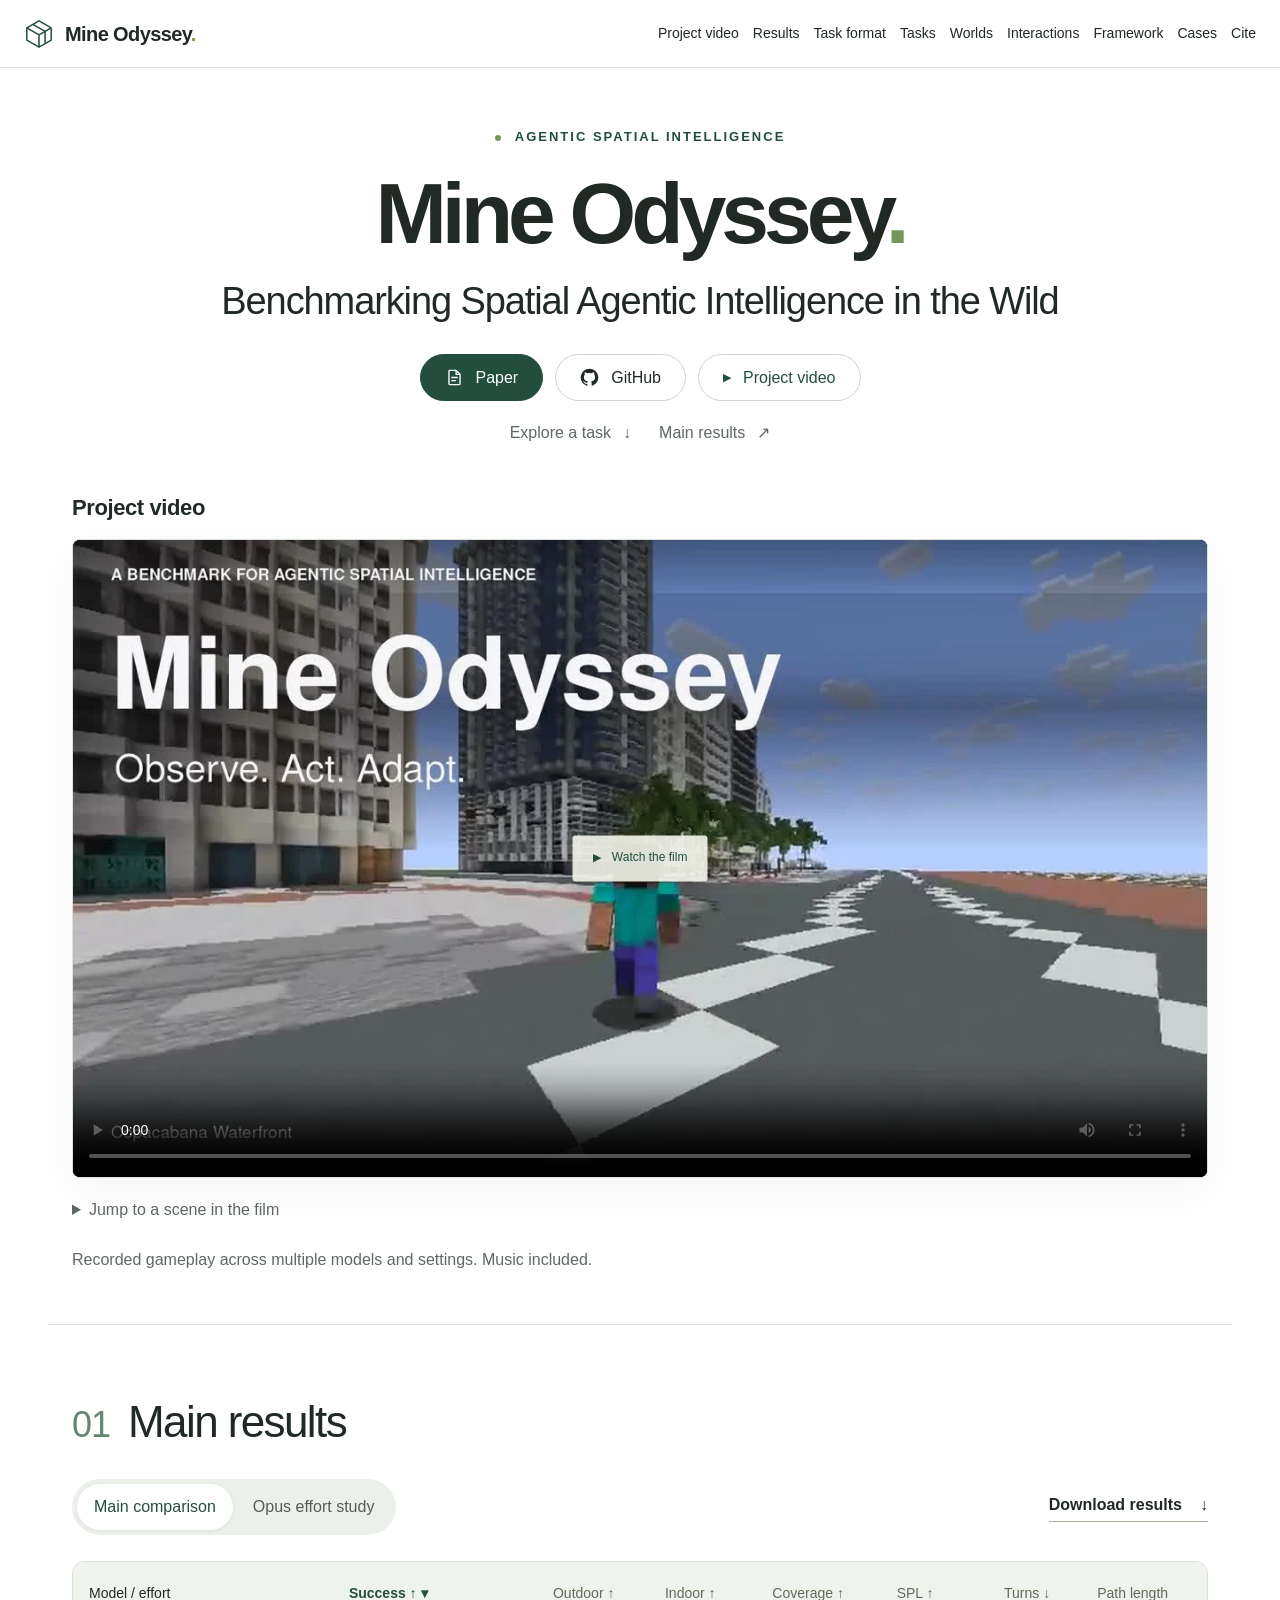
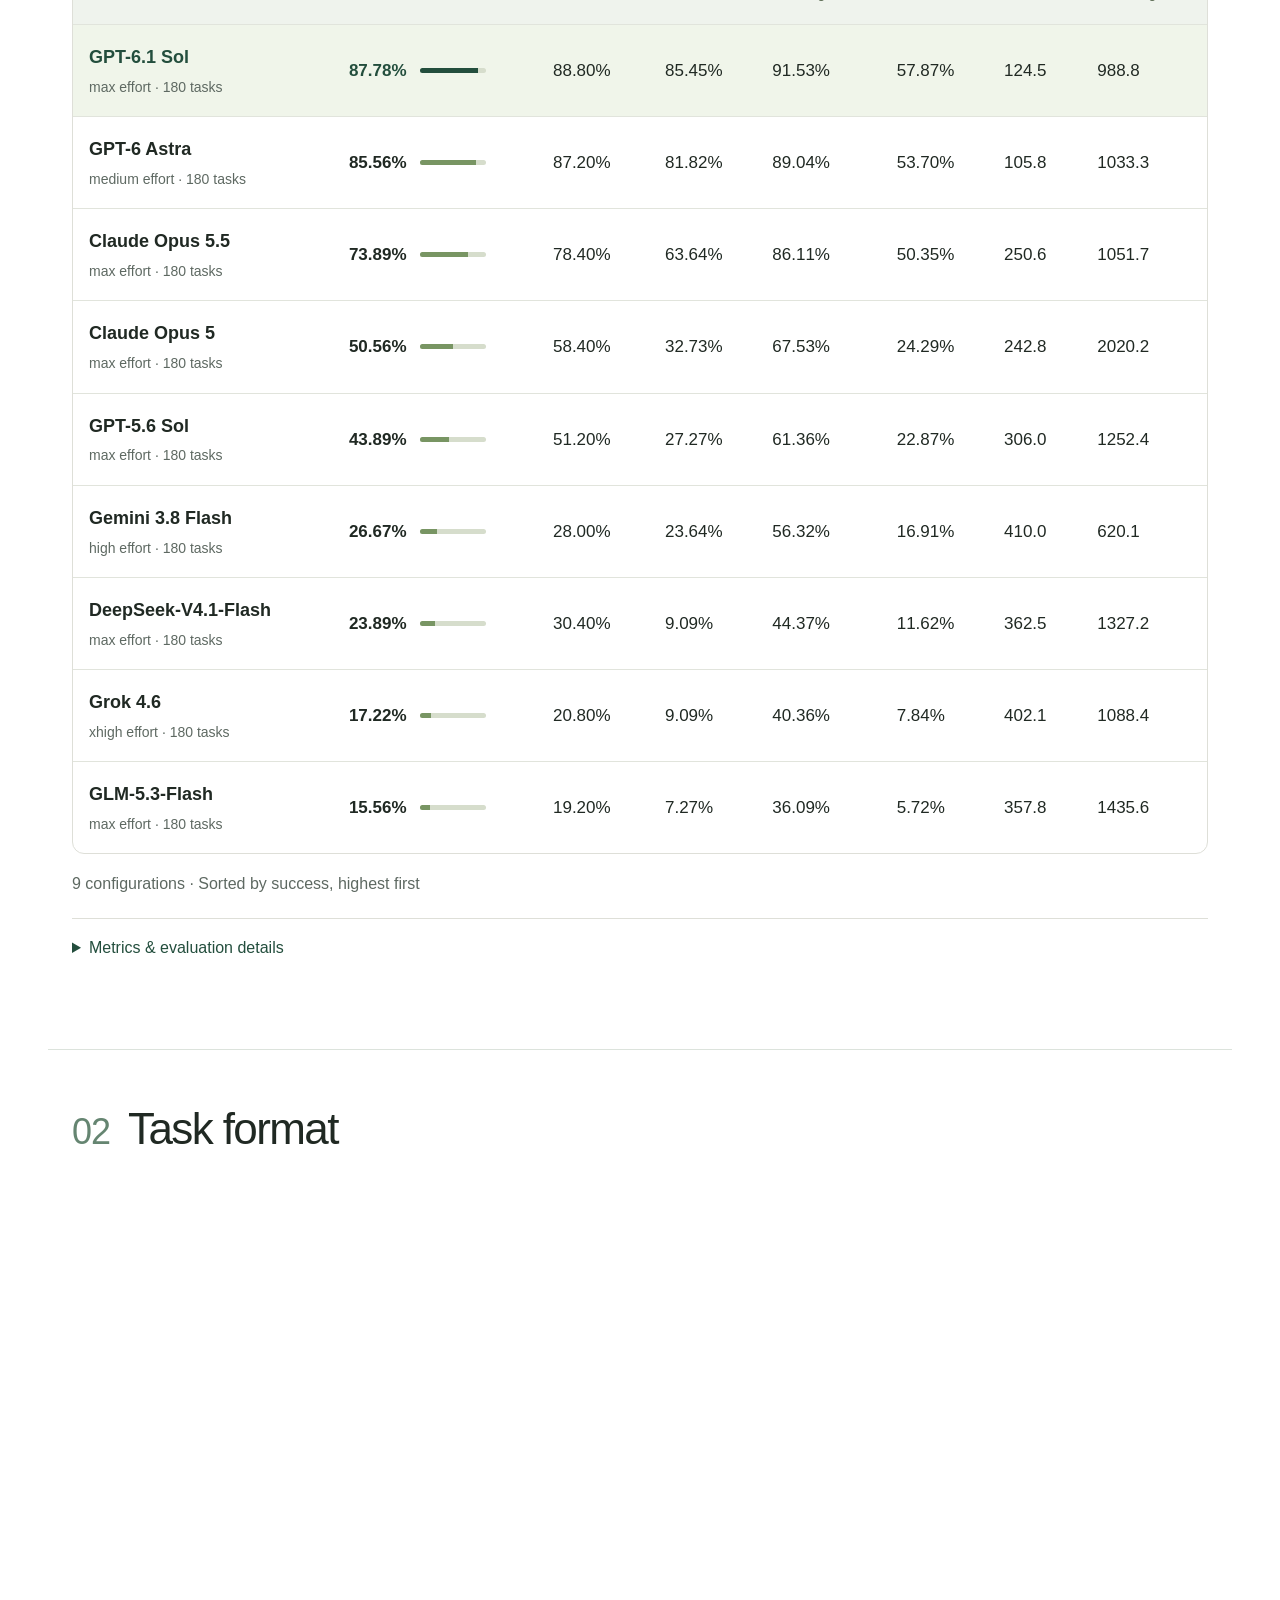
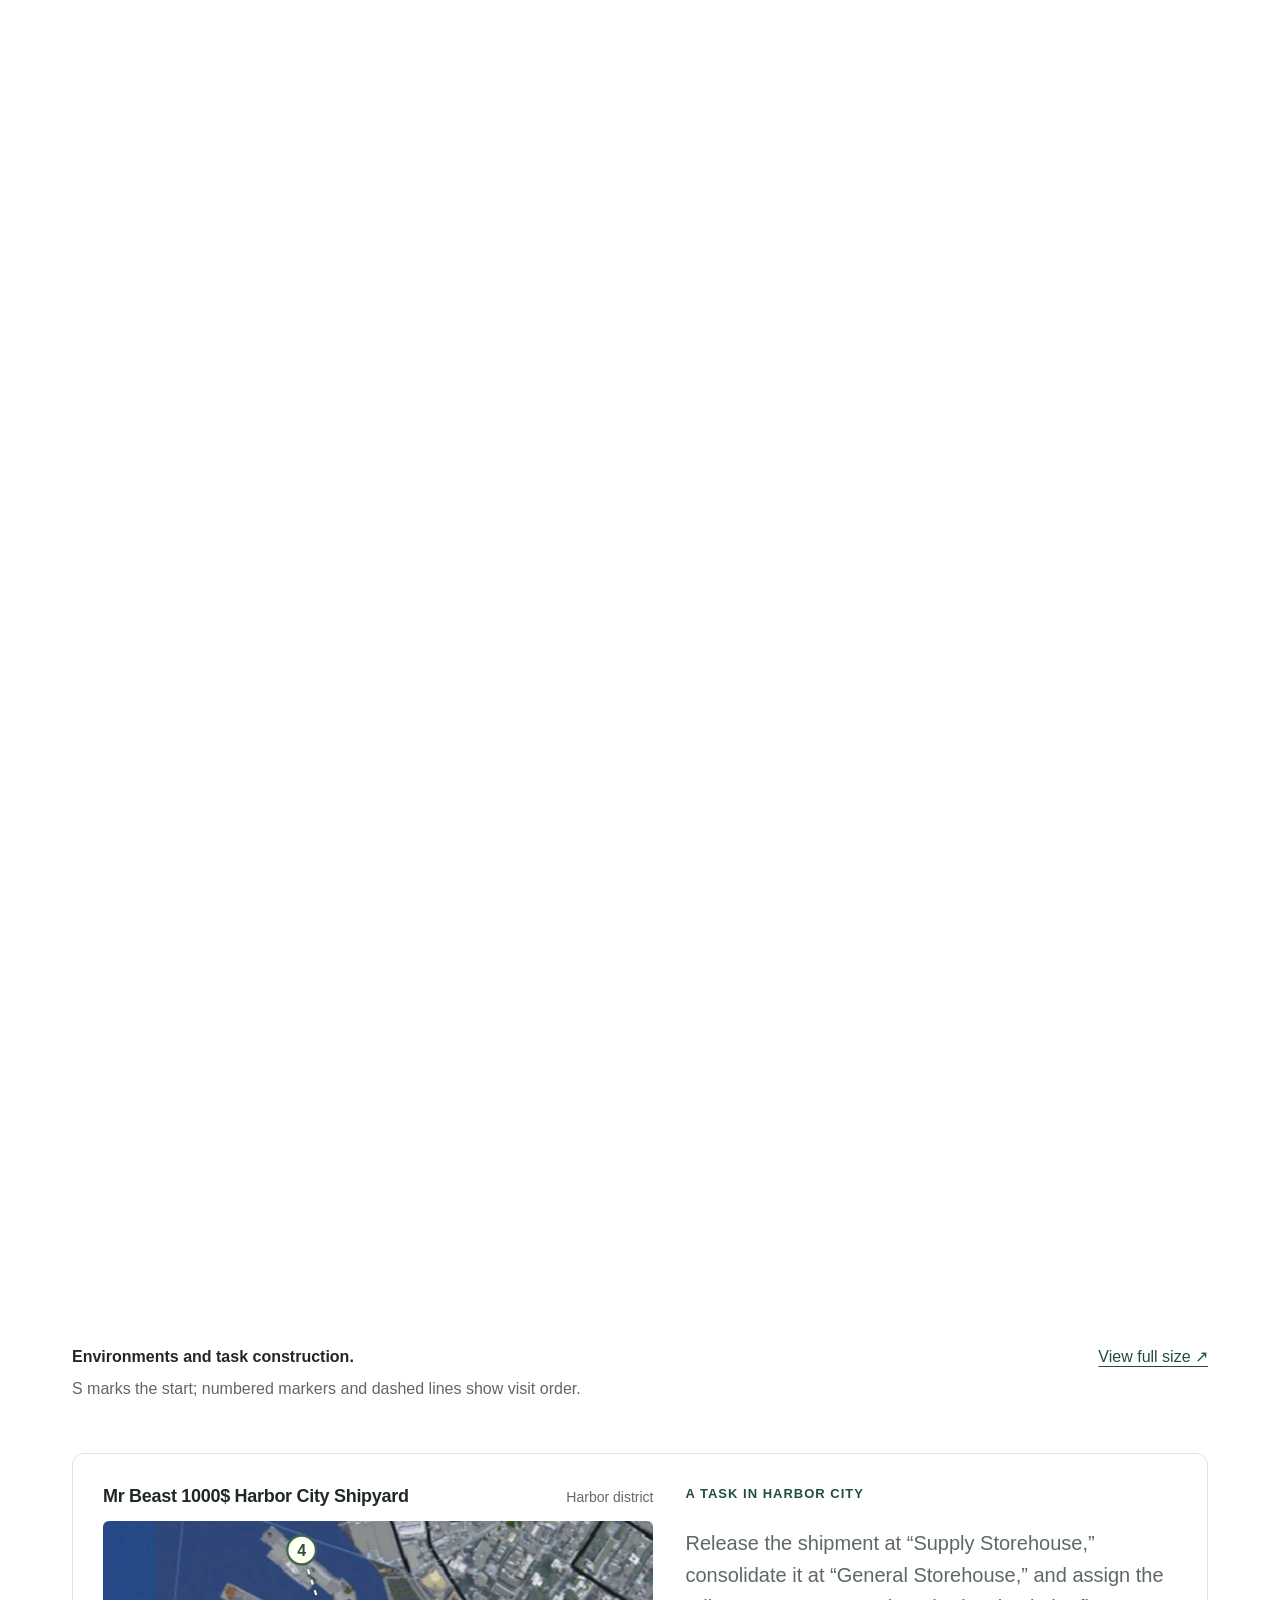
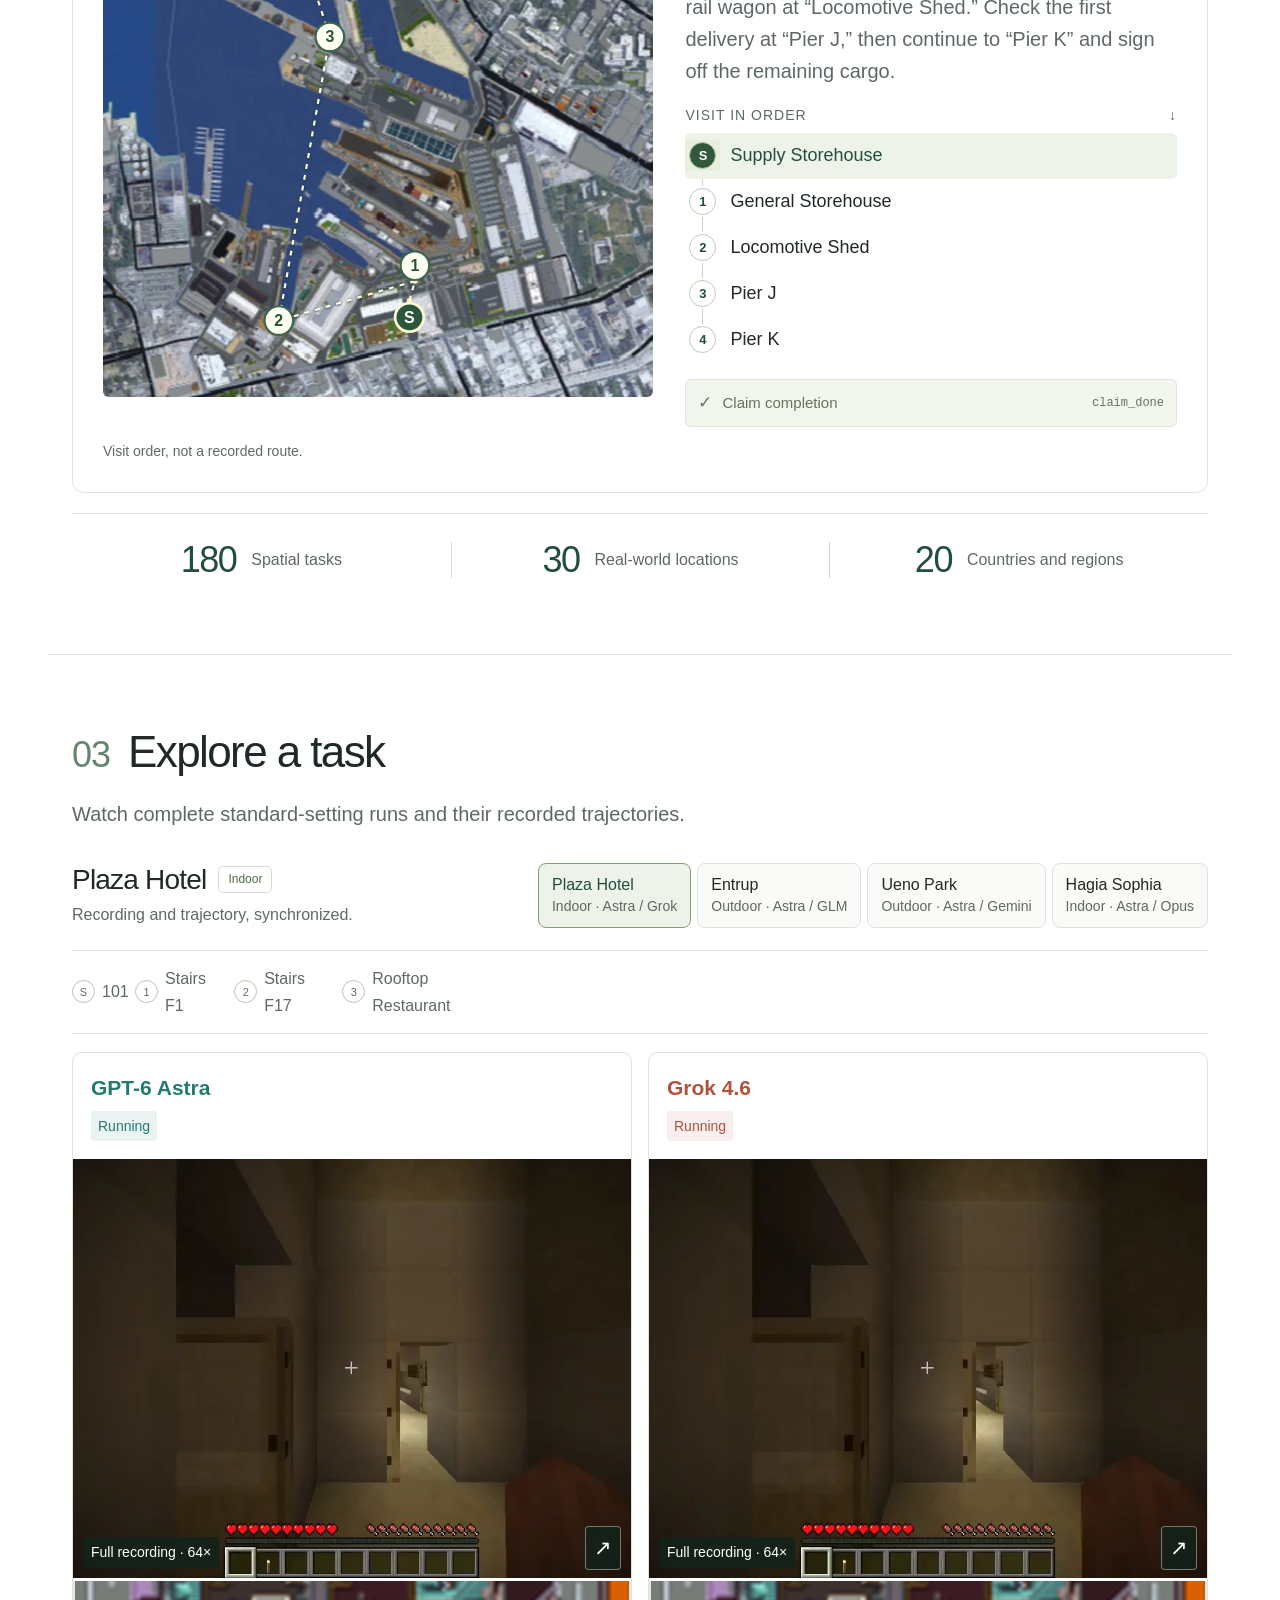
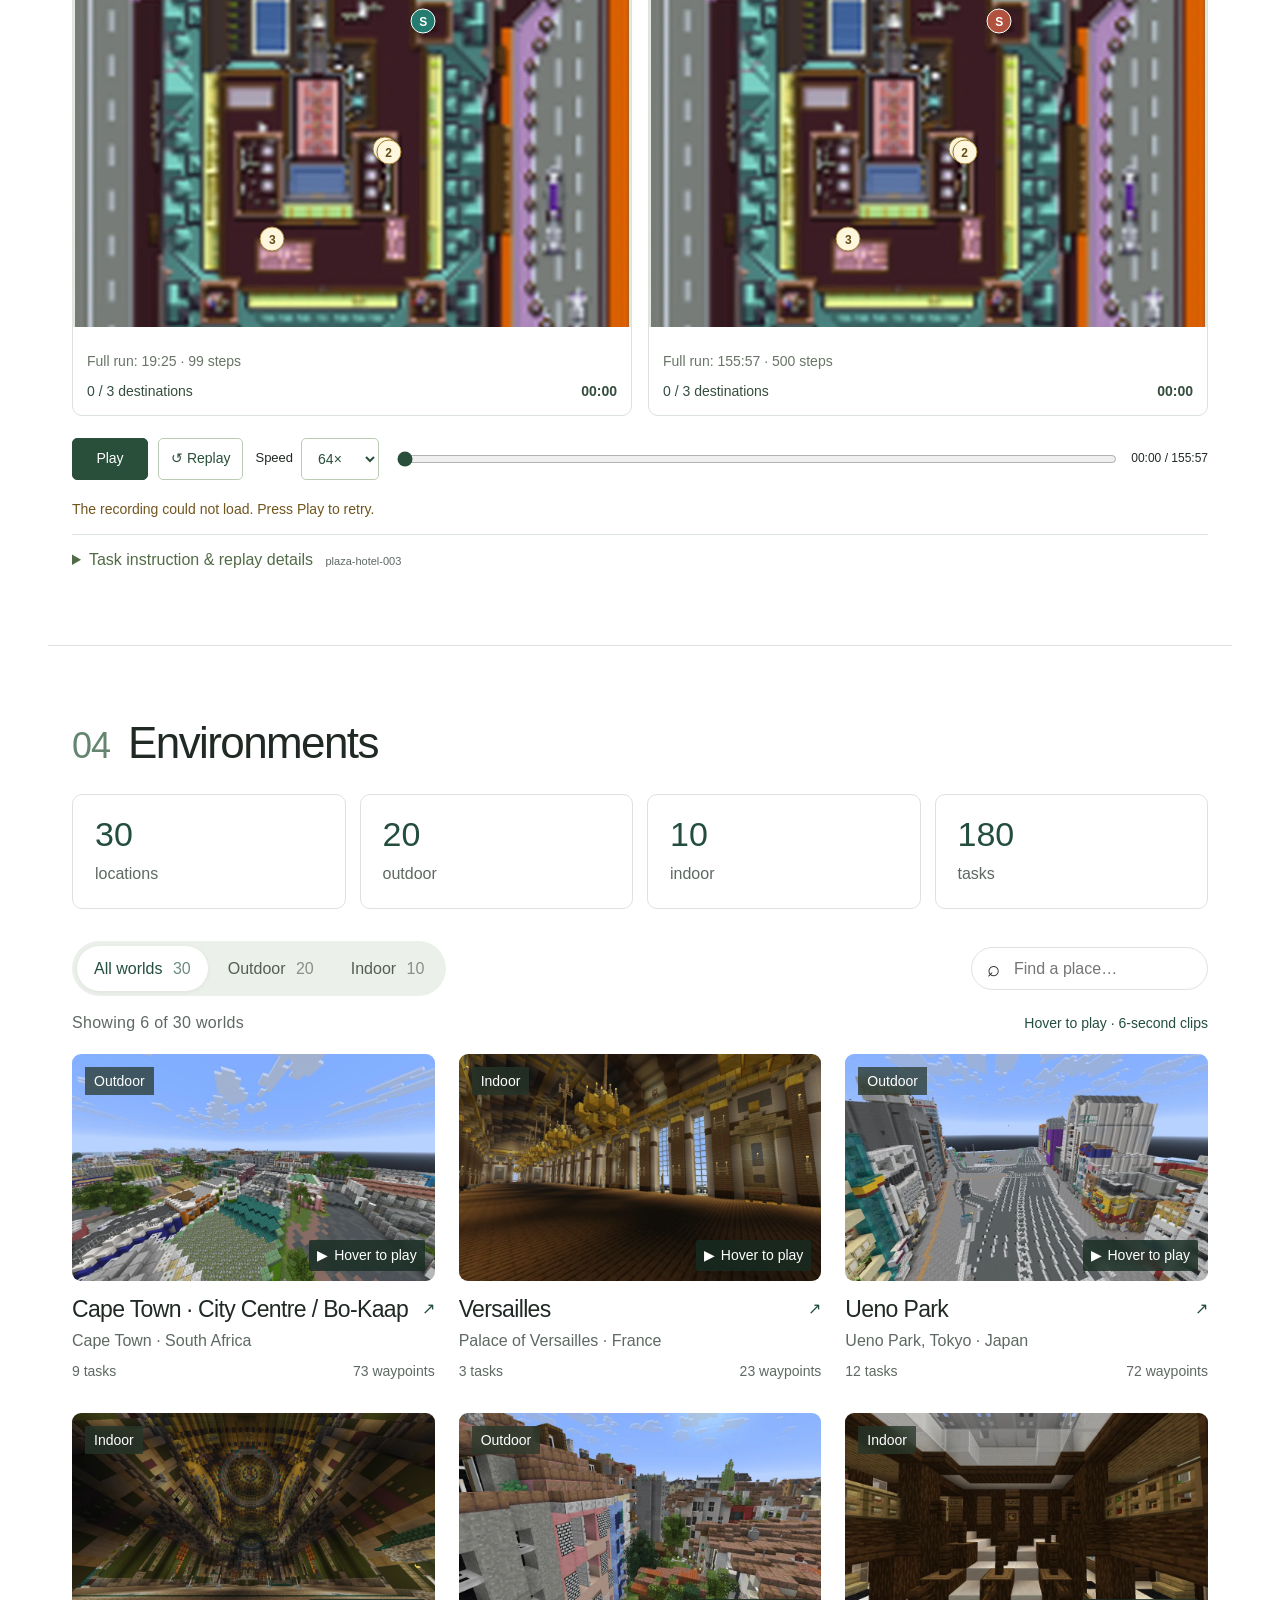
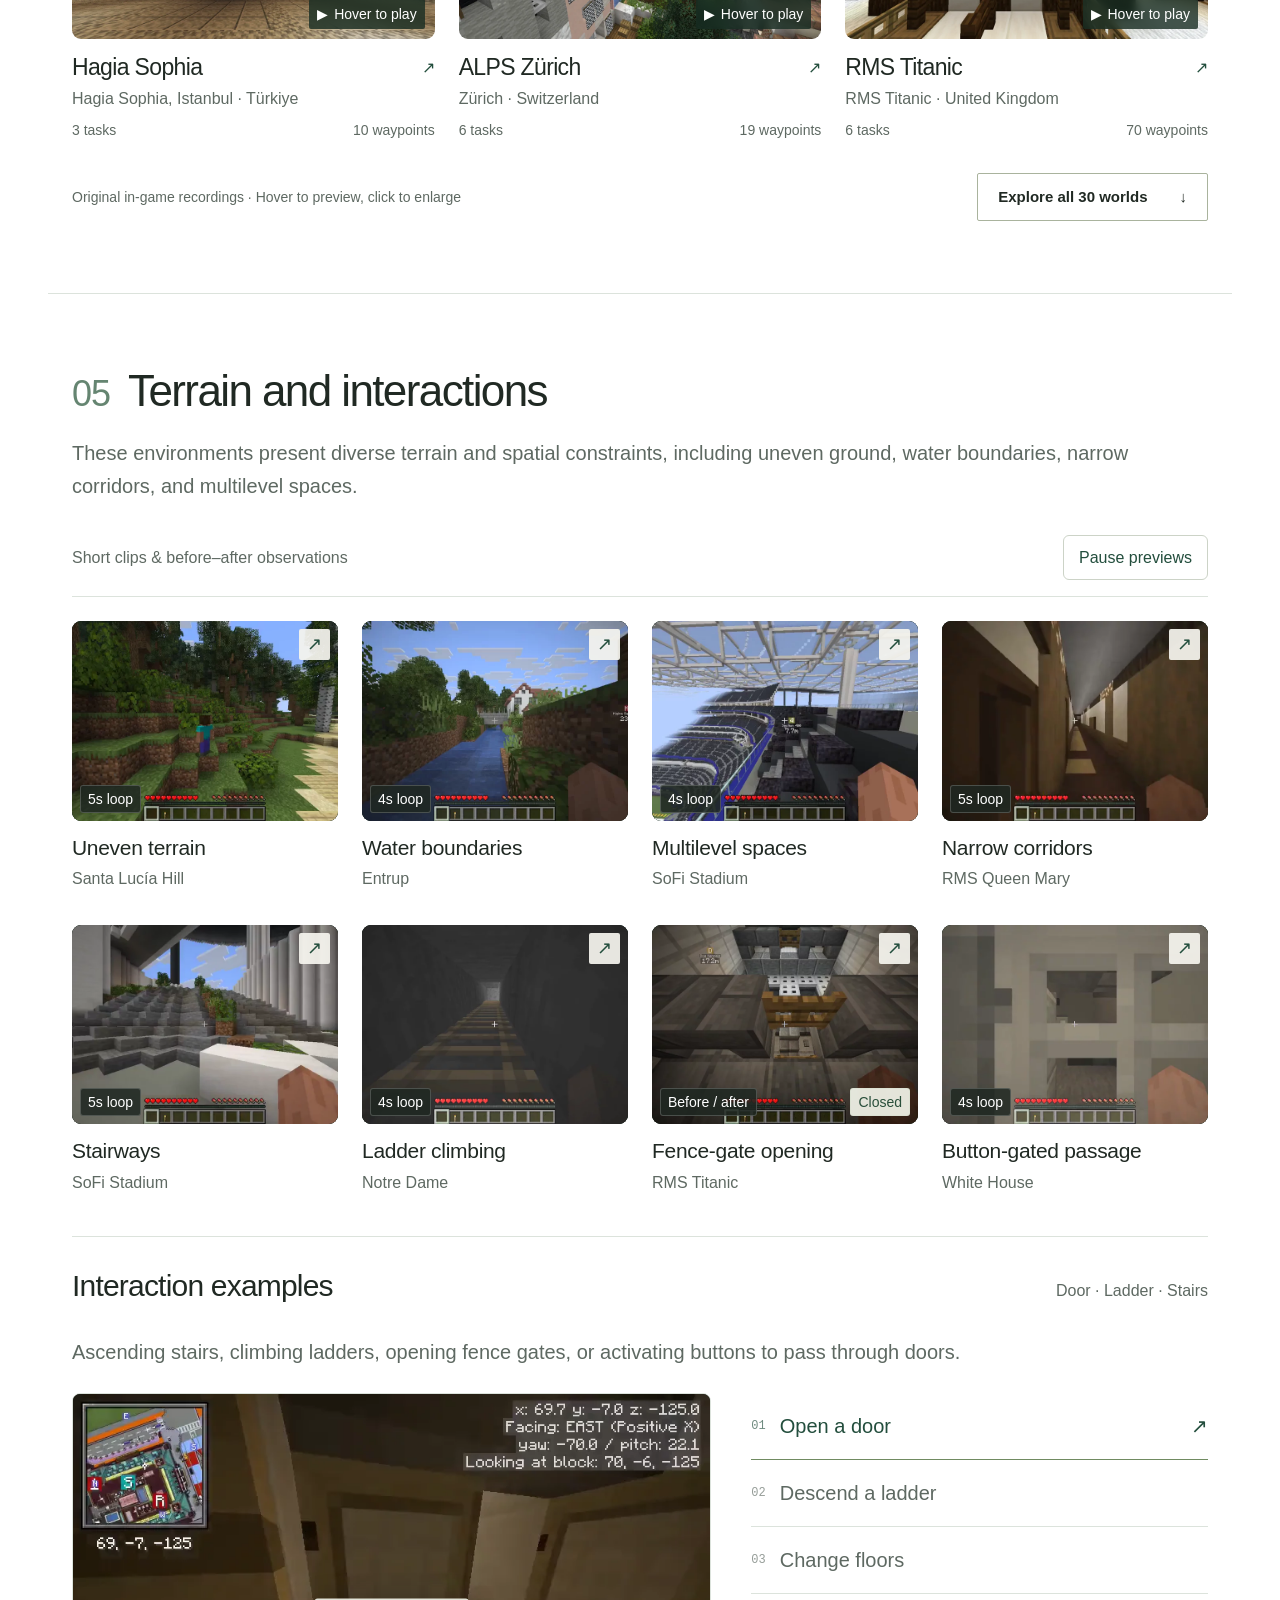
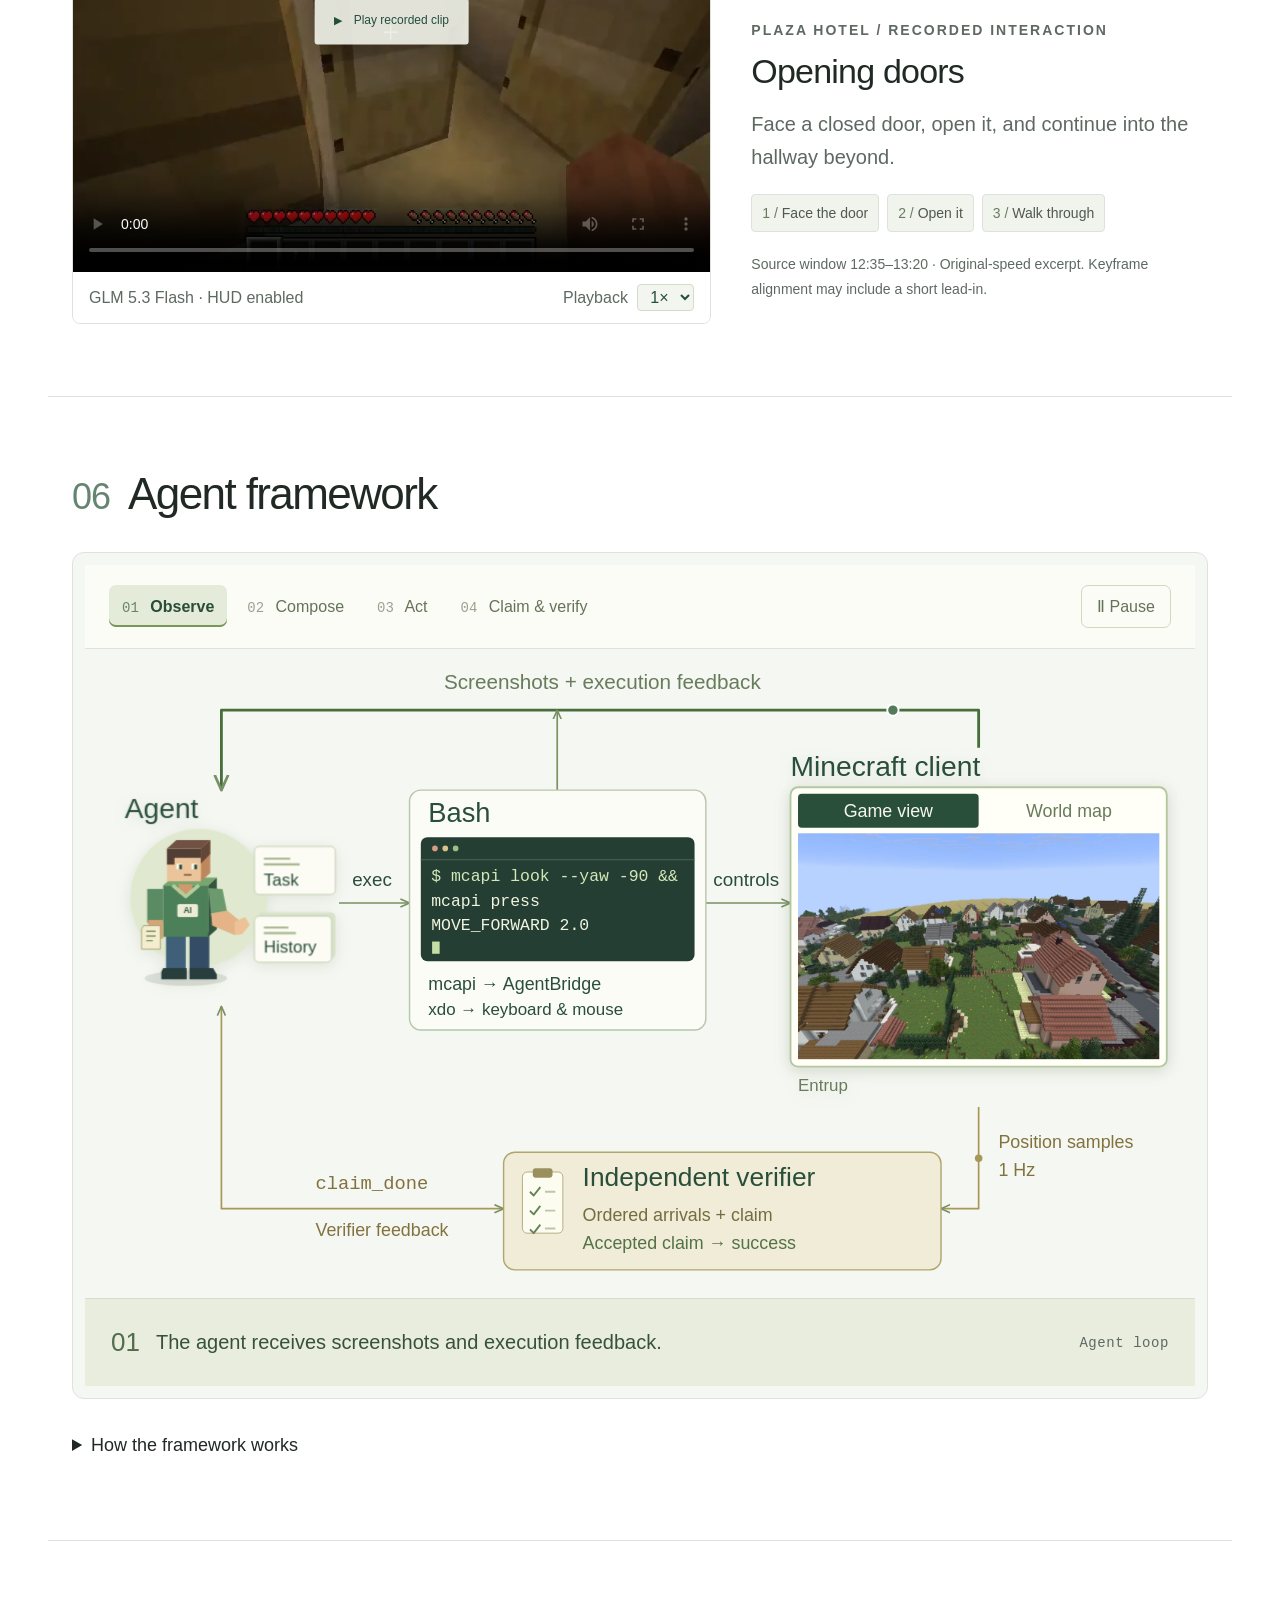
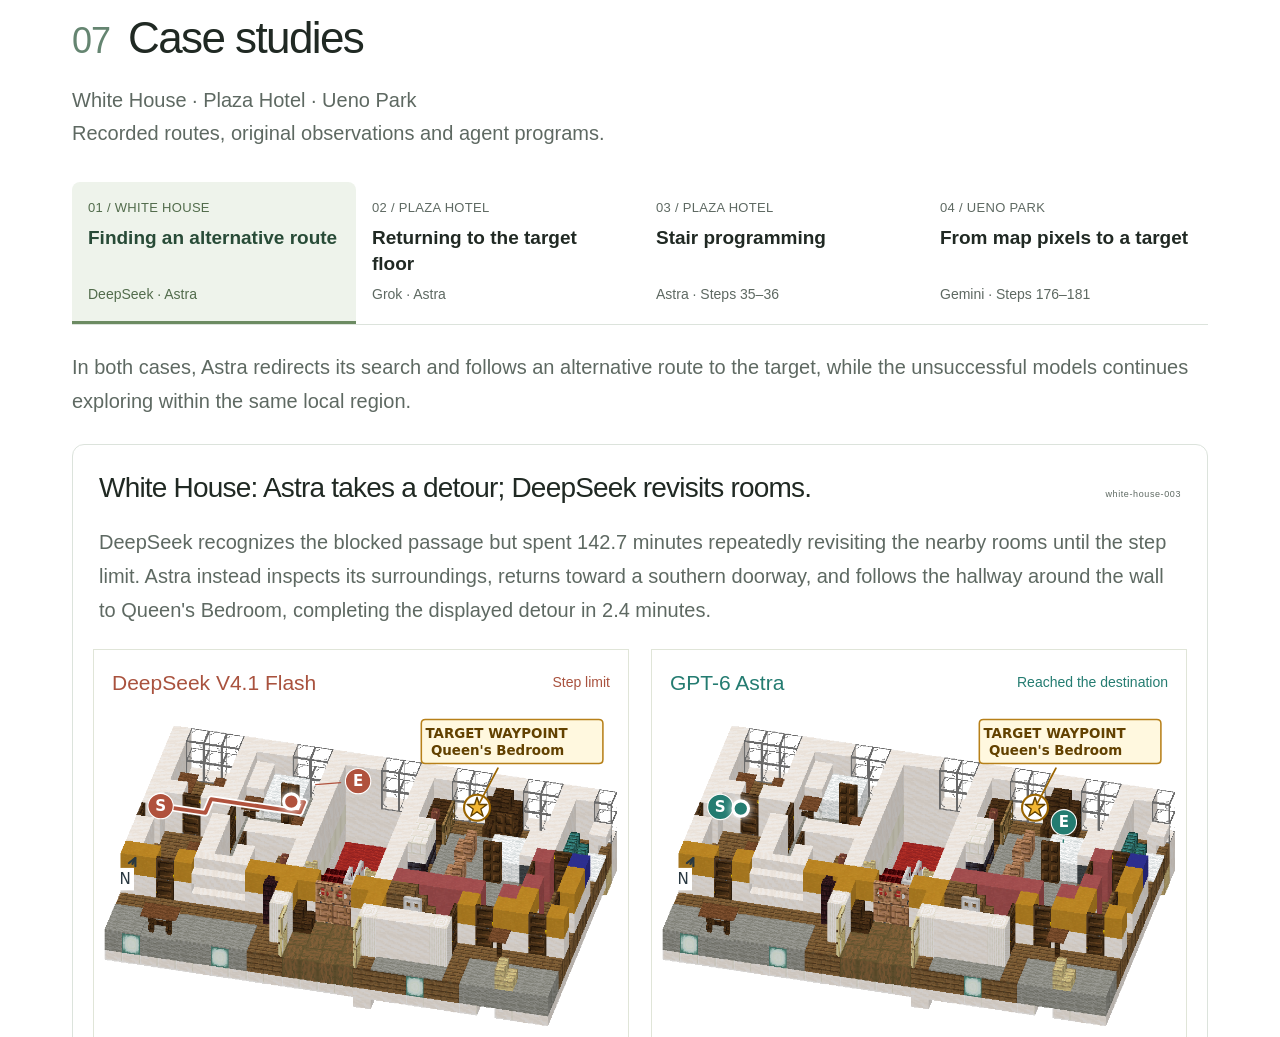
==== commit b2f115fb: "Restore white and green presentation while retaining enlarged framework" ====
--- a/index.html
+++ b/index.html
@@ -6,14 +6,14 @@
   <meta name="description" content="Mine Odyssey: Benchmarking Spatial Agentic Intelligence in the Wild. 180 tasks in Minecraft reconstructions of real-world locations.">
   <meta name="robots" content="index,follow">
   <link rel="canonical" href="https://mine-odyssey.github.io/">
-  <meta name="theme-color" content="#060e12">
+  <meta name="theme-color" content="#ffffff">
   <title data-paper="title">Mine Odyssey: Benchmarking Spatial Agentic Intelligence in the Wild</title>
-  <link rel="icon" href="favicon.svg?v=task-figure-20261008" type="image/svg+xml">
-  <link rel="stylesheet" href="styles.css?v=task-figure-20261008">
-  <script src="data/benchmark.js?v=task-figure-20261008" defer></script>
-  <script src="app.js?v=task-figure-20261008" defer></script>
+  <link rel="icon" href="favicon.svg?v=white-green-20261008" type="image/svg+xml">
+  <link rel="stylesheet" href="styles.css?v=white-green-20261008">
+  <script src="data/benchmark.js?v=white-green-20261008" defer></script>
+  <script src="app.js?v=white-green-20261008" defer></script>
 </head>
-<body class="research-layout refined-layout paper-layout dark-layout">
+<body class="research-layout refined-layout paper-layout">
   <a class="skip-link" href="#main">Skip to content</a>
   <header class="site-header">
     <a class="brand" href="#top" aria-label="Mine Odyssey home"><svg viewBox="0 0 32 32" aria-hidden="true"><path d="M16 2 29 9.5v13L16 30 3 22.5v-13Z"/><path d="m3 9.5 13 7.5 13-7.5M16 17v13M9.5 5.8l13 7.5v13"/></svg><span>Mine Odyssey<span class="brand-dot">.</span></span></a>
@@ -41,11 +41,11 @@
     <section class="section shell opening task-format-section" id="task-format" aria-labelledby="task-format-title">
         <div class="section-heading"><div><p class="eyebrow section-number" aria-hidden="true">02</p><h2 id="task-format-title">Task format</h2></div></div>
       <figure class="paper-overview" aria-labelledby="overview-caption">
-        <a class="paper-overview-image" href="assets/overview-figure-1-full.webp?v=dark-20261008" target="_blank" rel="noopener" aria-label="Enlarge Figure 1: environments and task construction">
-          <picture><source media="(max-width: 760px)" srcset="assets/overview-figure-1-environments.webp?v=dark-20261008" width="1784" height="2711"><img src="assets/overview-figure-1-full.webp?v=dark-20261008" width="3868" height="2711" loading="lazy" decoding="async" alt="Figure 1: thirty Minecraft reconstructions across five continents, with White House and Ueno Park examples connecting reference locations to ordered task waypoints."></picture>
-          <img class="paper-overview-mobile" src="assets/overview-figure-1-tasks.webp?v=dark-20261008" width="2052" height="2711" loading="lazy" decoding="async" alt="Indoor White House and outdoor Ueno Park task construction. Original instructions accompany numbered waypoints in Minecraft and their real-world references.">
+        <a class="paper-overview-image" href="assets/overview-figure-1-full.webp?v=white-green-20261008" target="_blank" rel="noopener" aria-label="Enlarge Figure 1: environments and task construction">
+          <picture><source media="(max-width: 760px)" srcset="assets/overview-figure-1-environments.webp?v=white-green-20261008" width="1784" height="2711"><img src="assets/overview-figure-1-full.webp?v=white-green-20261008" width="3868" height="2711" loading="lazy" decoding="async" alt="Figure 1: thirty Minecraft reconstructions across five continents, with White House and Ueno Park examples connecting reference locations to ordered task waypoints."></picture>
+          <img class="paper-overview-mobile" src="assets/overview-figure-1-tasks.webp?v=white-green-20261008" width="2052" height="2711" loading="lazy" decoding="async" alt="Indoor White House and outdoor Ueno Park task construction. Original instructions accompany numbered waypoints in Minecraft and their real-world references.">
         </a>
-        <figcaption id="overview-caption"><strong>Environments and task construction.</strong><a href="assets/overview-figure-1-full.webp?v=dark-20261008" target="_blank" rel="noopener">View full size <span aria-hidden="true">↗</span></a><p>S marks the start; numbered markers and dashed lines show visit order.</p></figcaption>
+        <figcaption id="overview-caption"><strong>Environments and task construction.</strong><a href="assets/overview-figure-1-full.webp?v=white-green-20261008" target="_blank" rel="noopener">View full size <span aria-hidden="true">↗</span></a><p>S marks the start; numbered markers and dashed lines show visit order.</p></figcaption>
       </figure>
       <aside class="opening-task" aria-label="Animated task example"><div class="journey-contract"><div class="contract-heading"><p class="eyebrow">A task in Harbor City</p></div>
           <p class="contract-instruction" id="contract-instruction"></p>
--- a/styles.css
+++ b/styles.css
@@ -1612,147 +1612,13 @@
 .paper-layout .results-definitions>.metric-notes{margin-top:8px}
 .paper-layout .results-definitions[open]{padding-bottom:8px}
 
-/* Dark palette informed by the author's EmbodiedSWE reference. Native media keep their colors. */
-body.paper-layout.dark-layout{color-scheme:dark;--paper:#060e12;--ink:#f3f1e9;--muted:#b5c5c4;--line:#26393e;--green:#9ed9d6;--accent:#9ed9d6;--panel:#0c181d;--panel-raised:#14242a;--selected:#153337;--on-accent:#07191b;background:var(--paper);color:var(--ink)}
-.paper-layout.dark-layout ::selection{background:#2b6262;color:#fff}
-.paper-layout.dark-layout :focus-visible{outline:2px solid var(--green);outline-offset:4px}
-.paper-layout.dark-layout .site-header{background:#060e12f2;border-color:var(--line)}
-.paper-layout.dark-layout #navigation,.paper-layout.dark-layout #navigation.is-open{background:var(--paper)}
-.paper-layout.dark-layout .brand,.paper-layout.dark-layout .opening-description,.paper-layout.dark-layout .opening h1{color:var(--ink)}
-.paper-layout.dark-layout .brand-dot,.paper-layout.dark-layout .opening h1>span,.paper-layout.dark-layout .section-number,.paper-layout.dark-layout .opening .hero-heading>.eyebrow{color:var(--green)}
-.paper-layout.dark-layout .status-dot{background:var(--green);box-shadow:0 0 0 4px #9ed9d613}
-.paper-layout.dark-layout .opening-action-row:first-child>a{background:var(--panel);border-color:#385055;color:var(--ink)}
-.paper-layout.dark-layout .opening-action-row:first-child>.opening-primary{background:var(--green);border-color:var(--green);color:var(--on-accent)}
-.paper-layout.dark-layout .opening-actions .opening-action-row:last-child>a{color:var(--muted)}
-.paper-layout.dark-layout .opening-actions a:hover{color:var(--green);border-color:var(--green)}
-.paper-layout.dark-layout .opening-actions .opening-primary:hover{background:#b2e3de;color:var(--on-accent)}
-.paper-layout.dark-layout .menu-toggle,.paper-layout.dark-layout button,.paper-layout.dark-layout select{border-color:var(--line)}
-.paper-layout.dark-layout .film-player{border-color:var(--line);box-shadow:0 18px 60px #0004}
-.paper-layout.dark-layout .video-start{background:#0c181deb;border-color:#637e80;color:var(--ink)}
-.paper-layout.dark-layout .film-chapter-panel,.paper-layout.dark-layout .film-chapter-panel button,.paper-layout.dark-layout .film-note,.paper-layout.dark-layout .text-link{color:var(--muted);border-color:var(--line)}
-.paper-layout.dark-layout #film-chapters button[aria-pressed=true],.paper-layout.dark-layout #film-chapters button:hover{color:var(--green);background:var(--selected)}
-.paper-layout.dark-layout #results{--paper:#060e12;--line:#26393e;background:var(--paper);border-color:var(--line)}
-.paper-layout.dark-layout .table-scroll{background:var(--panel);border-color:var(--line)}
-.paper-layout.dark-layout #results thead{background:var(--panel-raised)}
-.paper-layout.dark-layout #results th,.paper-layout.dark-layout #results td{color:var(--ink);border-color:var(--line)}
-.paper-layout.dark-layout #results th button,.paper-layout.dark-layout #results th{color:var(--muted)}
-.paper-layout.dark-layout #results th[aria-sort=ascending] button,.paper-layout.dark-layout #results th[aria-sort=descending] button,.paper-layout.dark-layout #results .model-name{color:var(--ink)}
-.paper-layout.dark-layout #results tr.leading{background:#10272b}
-.paper-layout.dark-layout #results tbody tr:hover{background:#15292f}
-.paper-layout.dark-layout #results tr.leading .model-name,.paper-layout.dark-layout #results tr.leading .score-value{color:var(--green)}
-.paper-layout.dark-layout #results .model-effort,.paper-layout.dark-layout #results .small-note{color:var(--muted)}
-.paper-layout.dark-layout .score-bar{background:#2a4146}.paper-layout.dark-layout .score-bar i{background:#78a9a7}.paper-layout.dark-layout tr.leading .score-bar i{background:var(--green)}
-.paper-layout.dark-layout .metric-notes h3{color:var(--ink)}
-.paper-layout.dark-layout .results-definitions,.paper-layout.dark-layout .metric-notes article,.paper-layout.dark-layout .results-source{border-color:var(--line)}
-.paper-layout.dark-layout .segmented{background:var(--panel-raised);border-color:var(--line)}
-.paper-layout.dark-layout .segmented button{color:var(--muted);background:transparent}
-.paper-layout.dark-layout .segmented button[aria-pressed=true]{background:var(--selected);color:var(--green);box-shadow:inset 0 0 0 1px #3d6668}
-.paper-layout.dark-layout .segmented button>span{background:#24393e;color:var(--muted)}
-.paper-layout.dark-layout .opening .journey-contract{background:var(--panel);border-color:var(--line)}
-.paper-layout.dark-layout .opening .contract-stop,.paper-layout.dark-layout .contract-map-heading{color:var(--ink)}
-.paper-layout.dark-layout .contract-number{background:var(--panel-raised);border-color:#4b6769;color:var(--green)}
-.paper-layout.dark-layout .contract-destinations::before,.paper-layout.dark-layout .contract-stop::before{border-color:#385559}
-.paper-layout.dark-layout .opening .contract-stop.is-current{background:var(--selected);color:var(--green)}
-.paper-layout.dark-layout .contract-stop.is-visited .contract-number{background:var(--green);color:var(--on-accent)}
-.paper-layout.dark-layout .opening .contract-claim{background:var(--panel-raised);border-color:var(--line);color:var(--muted)}
-.paper-layout.dark-layout .opening .contract-claim.is-complete{background:var(--selected);color:var(--green);border-color:#47797a}
-.paper-layout.dark-layout .opening-stats{border-color:var(--line)}
-.paper-layout.dark-layout .full-trajectories{background:var(--panel);border-color:var(--line)}
-.paper-layout.dark-layout .trajectory-tabs button{background:var(--panel-raised);color:var(--ink);border-color:var(--line)}
-.paper-layout.dark-layout .trajectory-tabs button[aria-pressed=true]{background:var(--selected);border-color:#47797a;color:var(--green)}
-.paper-layout.dark-layout .trajectory-tabs small,.paper-layout.dark-layout .trajectory-tabs button[aria-pressed=true] small{color:var(--muted)}
-.paper-layout.dark-layout .trajectory-setting{background:var(--panel-raised);color:var(--muted);border-color:var(--line)}
-.paper-layout.dark-layout .trajectory-stops{color:var(--muted);border-color:var(--line)}
-.paper-layout.dark-layout .trajectory-stops li>span{background:var(--panel-raised);border-color:#426164;color:var(--green)}
-.paper-layout.dark-layout .trajectory-run{background:var(--panel);border-color:var(--line)}
-.paper-layout.dark-layout .trajectory-run h4{color:var(--ink)}
-.paper-layout.dark-layout .trajectory-outcome{background:var(--panel-raised);color:var(--muted)}
-.paper-layout.dark-layout .trajectory-map{background:#101b20}
-.paper-layout.dark-layout .trajectory-run figcaption,.paper-layout.dark-layout .trajectory-controls,.paper-layout.dark-layout .trajectory-source{background:var(--panel);border-color:var(--line);color:var(--muted)}
-.paper-layout.dark-layout .trajectory-controls button,.paper-layout.dark-layout .trajectory-controls select{background:var(--panel-raised);color:var(--green);border-color:#3b5559}
-.paper-layout.dark-layout .trajectory-source summary,.paper-layout.dark-layout .trajectory-source blockquote{color:var(--muted)}
-.paper-layout.dark-layout .worlds-section,.paper-layout.dark-layout .terrain-unified{background:var(--paper);border-color:var(--line)}
-.paper-layout.dark-layout .world-summary,.paper-layout.dark-layout .world-bottom,.paper-layout.dark-layout .world-toolbar{border-color:var(--line)}
-.paper-layout.dark-layout .world-summary strong,.paper-layout.dark-layout .world-card h3,.paper-layout.dark-layout .terrain-unified .terrain-card-copy strong{color:var(--ink)}
-.paper-layout.dark-layout .world-card p,.paper-layout.dark-layout .terrain-unified .terrain-card-copy>span,.paper-layout.dark-layout .terrain-motion-bar p{color:var(--muted)}
-.paper-layout.dark-layout .world-photo,.paper-layout.dark-layout .terrain-visual{border-color:var(--line);background:var(--panel)}
-.paper-layout.dark-layout .search{background:var(--panel);border-color:var(--line);color:var(--muted)}
-.paper-layout.dark-layout .search input{color:var(--ink)}
-.paper-layout.dark-layout .search input::placeholder{color:#91a6a7}
-.paper-layout.dark-layout .button.outline,.paper-layout.dark-layout .terrain-motion-bar button{background:var(--panel);border-color:#3b5559;color:var(--green)}
-.paper-layout.dark-layout .terrain-loop-label,.paper-layout.dark-layout .terrain-pair-phase{background:#0c181de8;color:var(--ink);border-color:var(--line)}
-.paper-layout.dark-layout .interaction-recordings,.paper-layout.dark-layout .interaction-heading{border-color:var(--line)}
-.paper-layout.dark-layout .video-panel,.paper-layout.dark-layout .video-footer{background:var(--panel);border-color:var(--line);color:var(--muted)}
-.paper-layout.dark-layout .video-footer select{background:var(--panel-raised);border-color:#3b5559;color:var(--green)}
-.paper-layout.dark-layout .clip-tabs button{color:var(--muted);border-color:var(--line)}
-.paper-layout.dark-layout .clip-tabs button[aria-pressed=true]{color:var(--green);border-color:var(--green)}
-.paper-layout.dark-layout .clip-phases li{background:var(--panel-raised);color:var(--muted);border-color:var(--line)}
-.paper-layout.dark-layout .clip-phases li::before{color:var(--green)}
-.paper-layout.dark-layout .framework-figure,.paper-layout.dark-layout .framework-playbar{background:var(--panel);border-color:var(--line)}
-.paper-layout.dark-layout .framework-caption{background:var(--panel-raised);border-color:var(--line)}
-.paper-layout.dark-layout .framework-caption p,.paper-layout.dark-layout .framework-loop-label{color:var(--muted)}
-.paper-layout.dark-layout .framework-phase-number{color:var(--green)}
-.paper-layout.dark-layout .framework-steps button,.paper-layout.dark-layout #framework-play{color:var(--muted);border-color:#3b5559}
-.paper-layout.dark-layout .framework-steps button[aria-pressed=true]{background:var(--selected);color:var(--green);box-shadow:inset 0 -2px var(--green)}
-.paper-layout.dark-layout .framework-node[data-framework-node=world] .client-window{fill:#14242a;stroke:#49666a}
-.paper-layout.dark-layout .client-view-tab rect{fill:#14242a;stroke:#3b5559}
-.paper-layout.dark-layout .client-view-tab{color:var(--muted)}
-.paper-layout.dark-layout .client-view-tab[aria-pressed=true] rect{fill:#24545a}
-.paper-layout.dark-layout .client-view-tab[aria-pressed=true]{color:var(--ink)}
-.paper-layout.dark-layout .framework-node.is-active{filter:drop-shadow(0 0 8px #9ed9d626)}
-.paper-layout.dark-layout .framework-explanation,.paper-layout.dark-layout .framework-explanation article{border-color:var(--line)}
-.paper-layout.dark-layout .case-layout .case-menu button{background:var(--panel);border-color:var(--line);color:var(--ink)}
-.paper-layout.dark-layout .case-layout .case-menu button[aria-selected=true]{background:var(--selected);border-color:var(--green);color:var(--green)}
-.paper-layout.dark-layout .case-layout .case-menu button>span,.paper-layout.dark-layout .case-layout .case-menu small{color:var(--muted)}
-.paper-layout.dark-layout .case-layout .recovery-player,.paper-layout.dark-layout .case-layout .appendix-player{background:var(--panel);border-color:var(--line)}
-.paper-layout.dark-layout .route-card,.paper-layout.dark-layout .program-scene,.paper-layout.dark-layout .program-command{background:var(--panel-raised);border-color:var(--line)}
-.paper-layout.dark-layout .route-card h4{color:#e1a598}.paper-layout.dark-layout .route-recovered h4{color:var(--green)}
-.paper-layout.dark-layout .route-card header>span{color:#dca497}.paper-layout.dark-layout .route-recovered header>span{color:var(--green)}
-.paper-layout.dark-layout .route-span,.paper-layout.dark-layout .program-scene figcaption,.paper-layout.dark-layout .program-card-heading{border-color:var(--line);color:var(--muted)}
-.paper-layout.dark-layout .program-card-heading strong{color:var(--ink)}
-.paper-layout.dark-layout .recovery-controls,.paper-layout.dark-layout .appendix-timeline,.paper-layout.dark-layout .case-source-details,.paper-layout.dark-layout .case-scope{background:var(--panel);color:var(--muted);border-color:var(--line)}
-.paper-layout.dark-layout .recovery-controls button,.paper-layout.dark-layout .recovery-controls select,.paper-layout.dark-layout .appendix-timeline button{background:var(--panel-raised);color:var(--green);border-color:#3b5559}
-.paper-layout.dark-layout .appendix-timeline button[aria-pressed=true]{background:var(--selected);color:var(--ink)}
-.paper-layout.dark-layout .ascent-status,.paper-layout.dark-layout .grounding-phase,.paper-layout.dark-layout .estimated-target{background:var(--selected);color:var(--muted);border-color:var(--line)}
-.paper-layout.dark-layout .ascent-status strong,.paper-layout.dark-layout .grounding-phase h4,.paper-layout.dark-layout .estimated-target strong{color:var(--green)}
-.paper-layout.dark-layout .ascent-profile,.paper-layout.dark-layout .grounding-inspector,.paper-layout.dark-layout .equation-row,.paper-layout.dark-layout .scale-value,.paper-layout.dark-layout .coordinate-list>div{background:var(--panel-raised);border-color:var(--line);color:var(--muted)}
-.paper-layout.dark-layout .ascent-profile text{fill:var(--muted)}
-.paper-layout.dark-layout .equation-row strong,.paper-layout.dark-layout .scale-value strong,.paper-layout.dark-layout .coordinate-list dd{color:var(--ink)}
-.paper-layout.dark-layout .program-command h4,.paper-layout.dark-layout .program-command header,.paper-layout.dark-layout .command-context,.paper-layout.dark-layout .stair-landings,.paper-layout.dark-layout .loop-iterations{color:var(--muted)}
-.paper-layout.dark-layout .heading-sequence span,.paper-layout.dark-layout .loop-iterations span,.paper-layout.dark-layout .stair-landings span{background:var(--panel);border-color:var(--line);color:var(--muted)}
-.paper-layout.dark-layout .program-command.is-active,.paper-layout.dark-layout .loop-iterations span.is-active,.paper-layout.dark-layout .stair-landings span.is-current{background:var(--selected);border-color:var(--green);color:var(--green)}
-.paper-layout.dark-layout .program-command pre,.paper-layout.dark-layout .grounding-inspector pre{background:#081115;color:#d0e0d3;border-color:var(--line)}
-.paper-layout.dark-layout .citation-block{background:var(--panel);border-color:var(--line)}
-.paper-layout.dark-layout .citation-toolbar{border-color:var(--line)}
-.paper-layout.dark-layout #copy-citation{background:var(--panel-raised);color:var(--green);border-color:#3b5559}
-.paper-layout.dark-layout footer{border-color:var(--line);color:var(--muted)}
-.paper-layout.dark-layout dialog{background:var(--panel);color:var(--ink);border:1px solid #3b5559}
-.paper-layout.dark-layout .dialog-header{border-color:var(--line)}
-.paper-layout.dark-layout #close-dialog{background:var(--panel-raised);color:var(--ink);border-color:var(--line)}
-.paper-layout.dark-layout input[type=range]{accent-color:var(--green)}
+/* White and green presentation; keep the enlarged diagram readable on tablets. */
+body.paper-layout{color-scheme:light;--paper:#fff;background:var(--paper);color:var(--ink)}
+.paper-layout .site-header{background:#fffffff5}
+.paper-layout #film-chapters button>span,.paper-layout .framework-loop-label,.paper-layout .grounding-phase>span,.paper-layout .stair-landings,.paper-layout .trajectory-source>p,.paper-layout .trajectory-source summary>span{color:var(--muted)}
+.paper-layout .framework-phase-number,.paper-layout .heading-sequence b{color:#526c4c}
+.paper-layout .loop-iterations span:not(.current){color:#665b3c}
 @media(max-width:1100px){
- .paper-layout.dark-layout .framework-figure .framework-desktop{display:none}
- .paper-layout.dark-layout .framework-figure .framework-mobile{display:block;max-width:480px;margin-inline:auto}
-}
-
-.paper-layout.dark-layout .flow-edge.is-active{stroke:var(--green)}
-.paper-layout.dark-layout .trajectory-run-summary,.paper-layout.dark-layout .trajectory-run-current,.paper-layout.dark-layout .trajectory-source>p,.paper-layout.dark-layout .trajectory-source summary>span{color:var(--muted)}
-.paper-layout.dark-layout .trajectory-controls #trajectory-play{background:var(--selected);color:var(--green);border-color:#47797a}
-.paper-layout.dark-layout .skip-link{color:var(--on-accent)}
-.paper-layout.dark-layout .section-heading:not(.results-heading) .section-number,.paper-layout.dark-layout .section-heading.results-heading .section-number{color:#8ea6a8}
-.paper-layout.dark-layout .opening .contract-claim strong,.paper-layout.dark-layout .opening .contract-claim code,.paper-layout.dark-layout .opening .contract-claim .contract-check{color:var(--muted)}
-.paper-layout.dark-layout .opening .contract-claim.is-complete strong,.paper-layout.dark-layout .opening .contract-claim.is-complete code,.paper-layout.dark-layout .opening .contract-claim.is-complete .contract-check{color:var(--green)}
-.paper-layout.dark-layout .world-summary>div{background:var(--panel)}
-.paper-layout.dark-layout .terrain-open{background:#0c181deb;color:var(--green)}
-.paper-layout.dark-layout .case-layout .case-menu button[aria-selected=true]>span,.paper-layout.dark-layout .case-layout .case-menu button[aria-selected=true]>small{color:var(--muted)}
-.paper-layout.dark-layout #recovery .appendix-player,.paper-layout.dark-layout .execution-observation{background:var(--panel)}
-.paper-layout.dark-layout .grounding-phase>span,.paper-layout.dark-layout .replay-explanation{color:var(--muted)}
-.paper-layout.dark-layout .program-command-cards article{background:var(--panel-raised);border-color:var(--line);border-left-color:#47797a}
-.paper-layout.dark-layout .program-command-cards article.current{background:var(--selected);border-left-color:var(--green)}
-.paper-layout.dark-layout .program-command-cards article:nth-child(2).current{background:#292b22;border-left-color:#d6c18e}
-.paper-layout.dark-layout .program-command-cards pre{color:#d0e0d3}
-.paper-layout.dark-layout .heading-sequence b,.paper-layout.dark-layout .equation-row>span{color:#d6c18e}
-.paper-layout.dark-layout .heading-sequence .repeat-count{color:#d6c18e}
-.paper-layout.dark-layout .loop-iterations .current,.paper-layout.dark-layout .loop-iterations .current.complete{background:#d6c18e;color:#07191b;border-color:#d6c18e}
-.paper-layout.dark-layout .loop-iterations .complete{color:#d6c18e;border-color:#827650}
-.paper-layout.dark-layout .paper-overview-image{background:var(--paper)}
+ .paper-layout .framework-figure .framework-desktop{display:none}
+ .paper-layout .framework-figure .framework-mobile{display:block;max-width:480px;margin-inline:auto}
+}
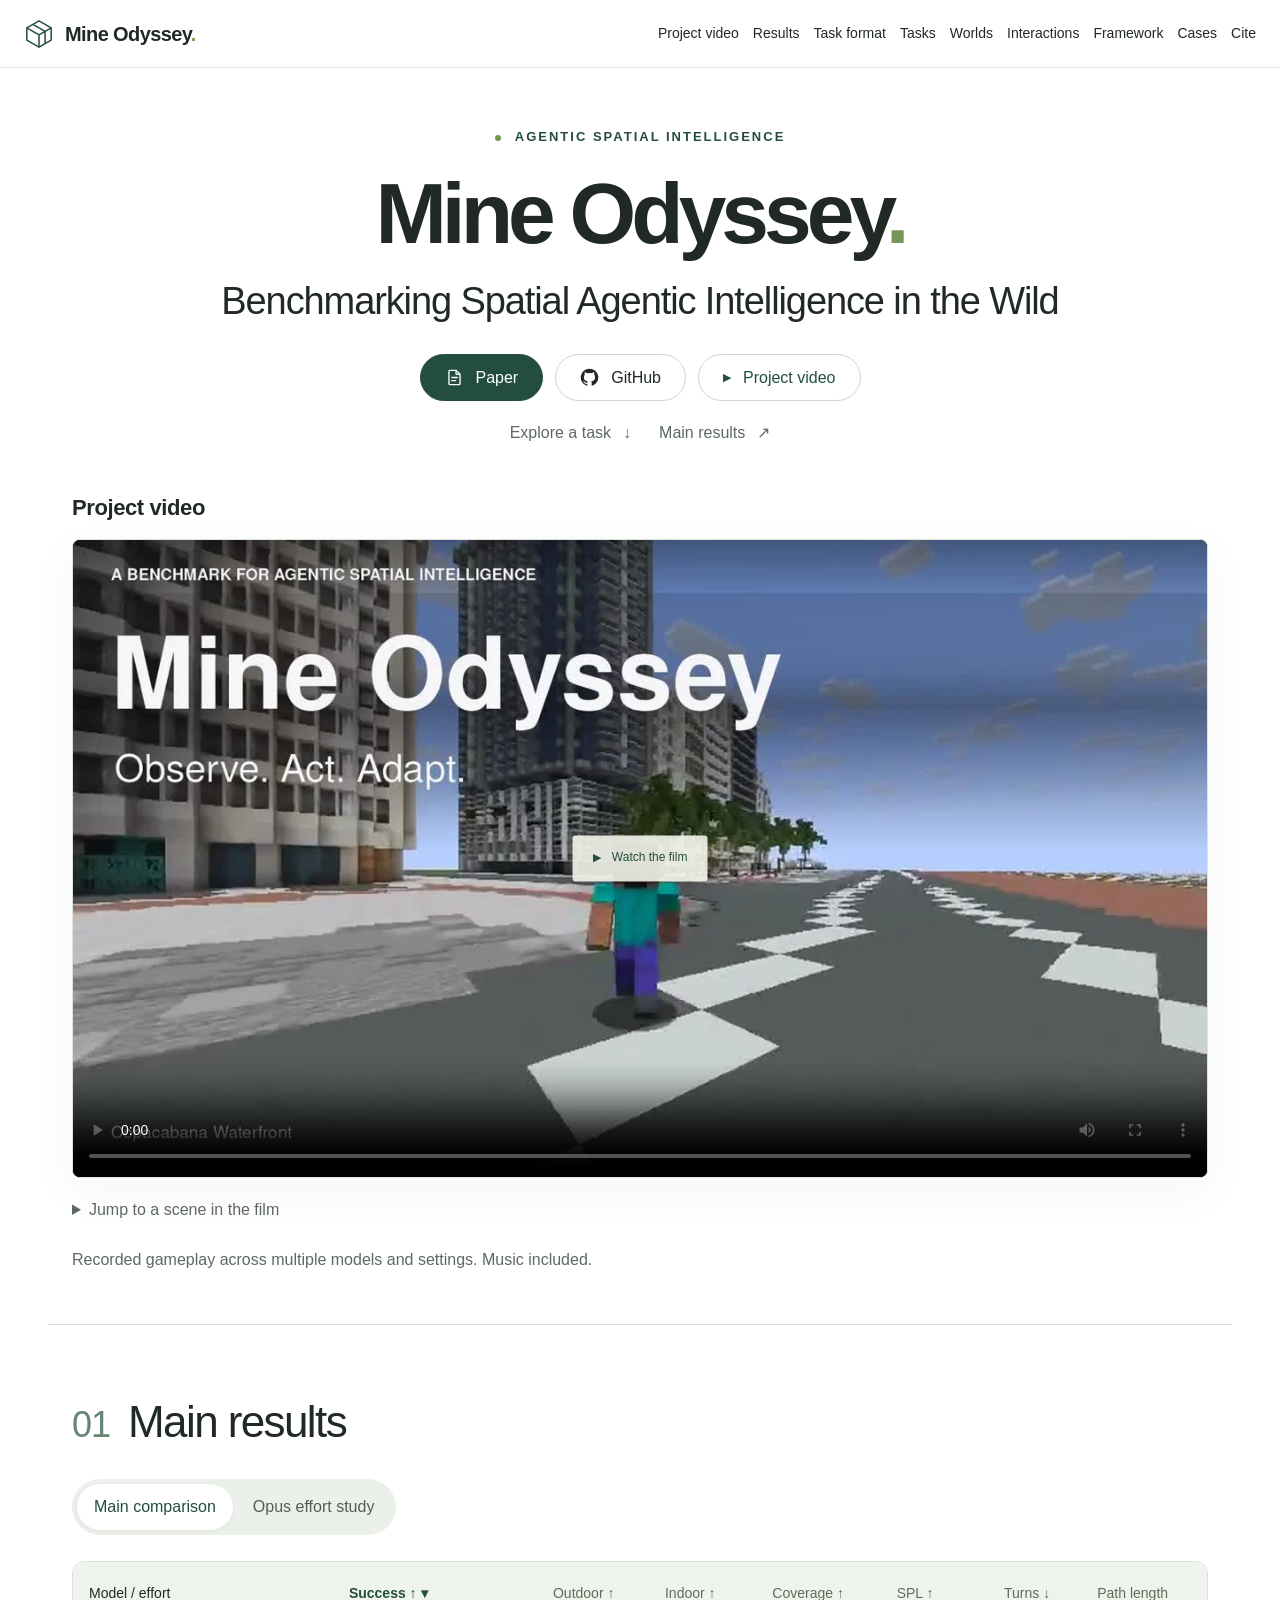
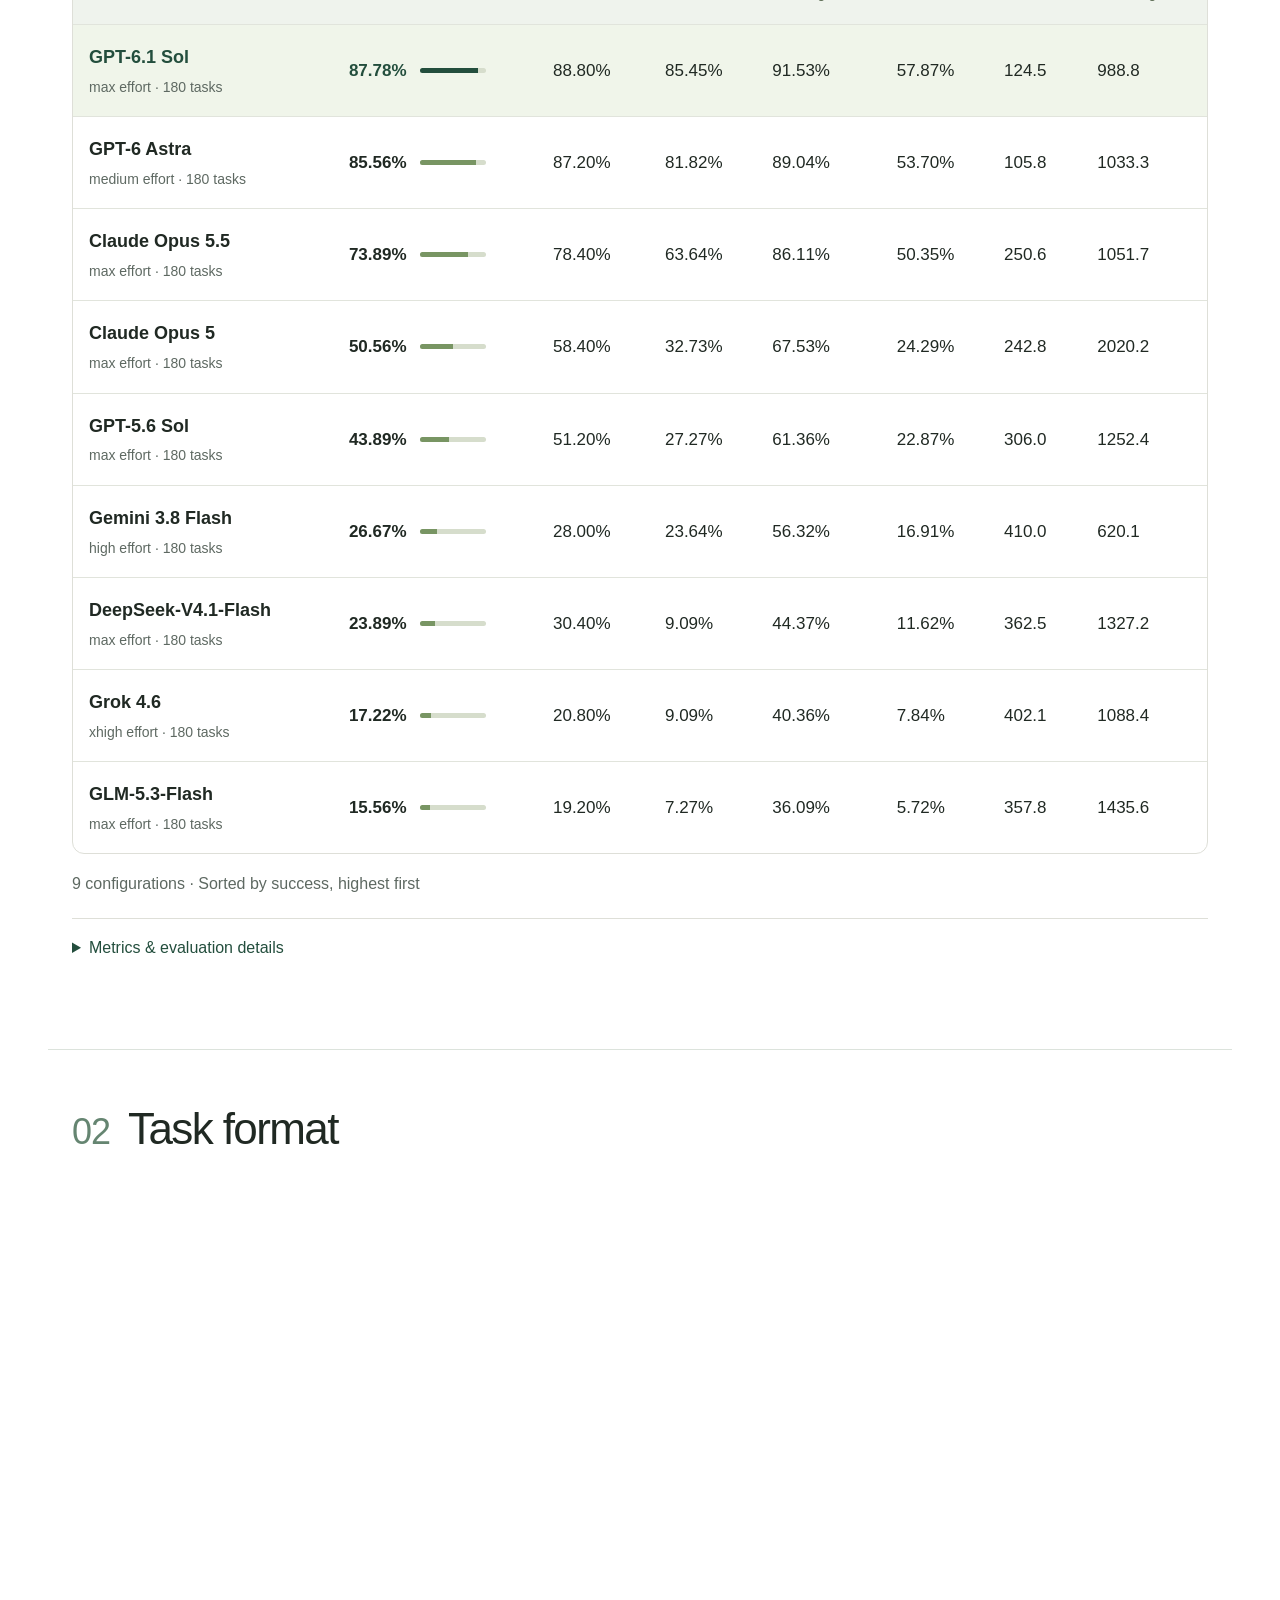
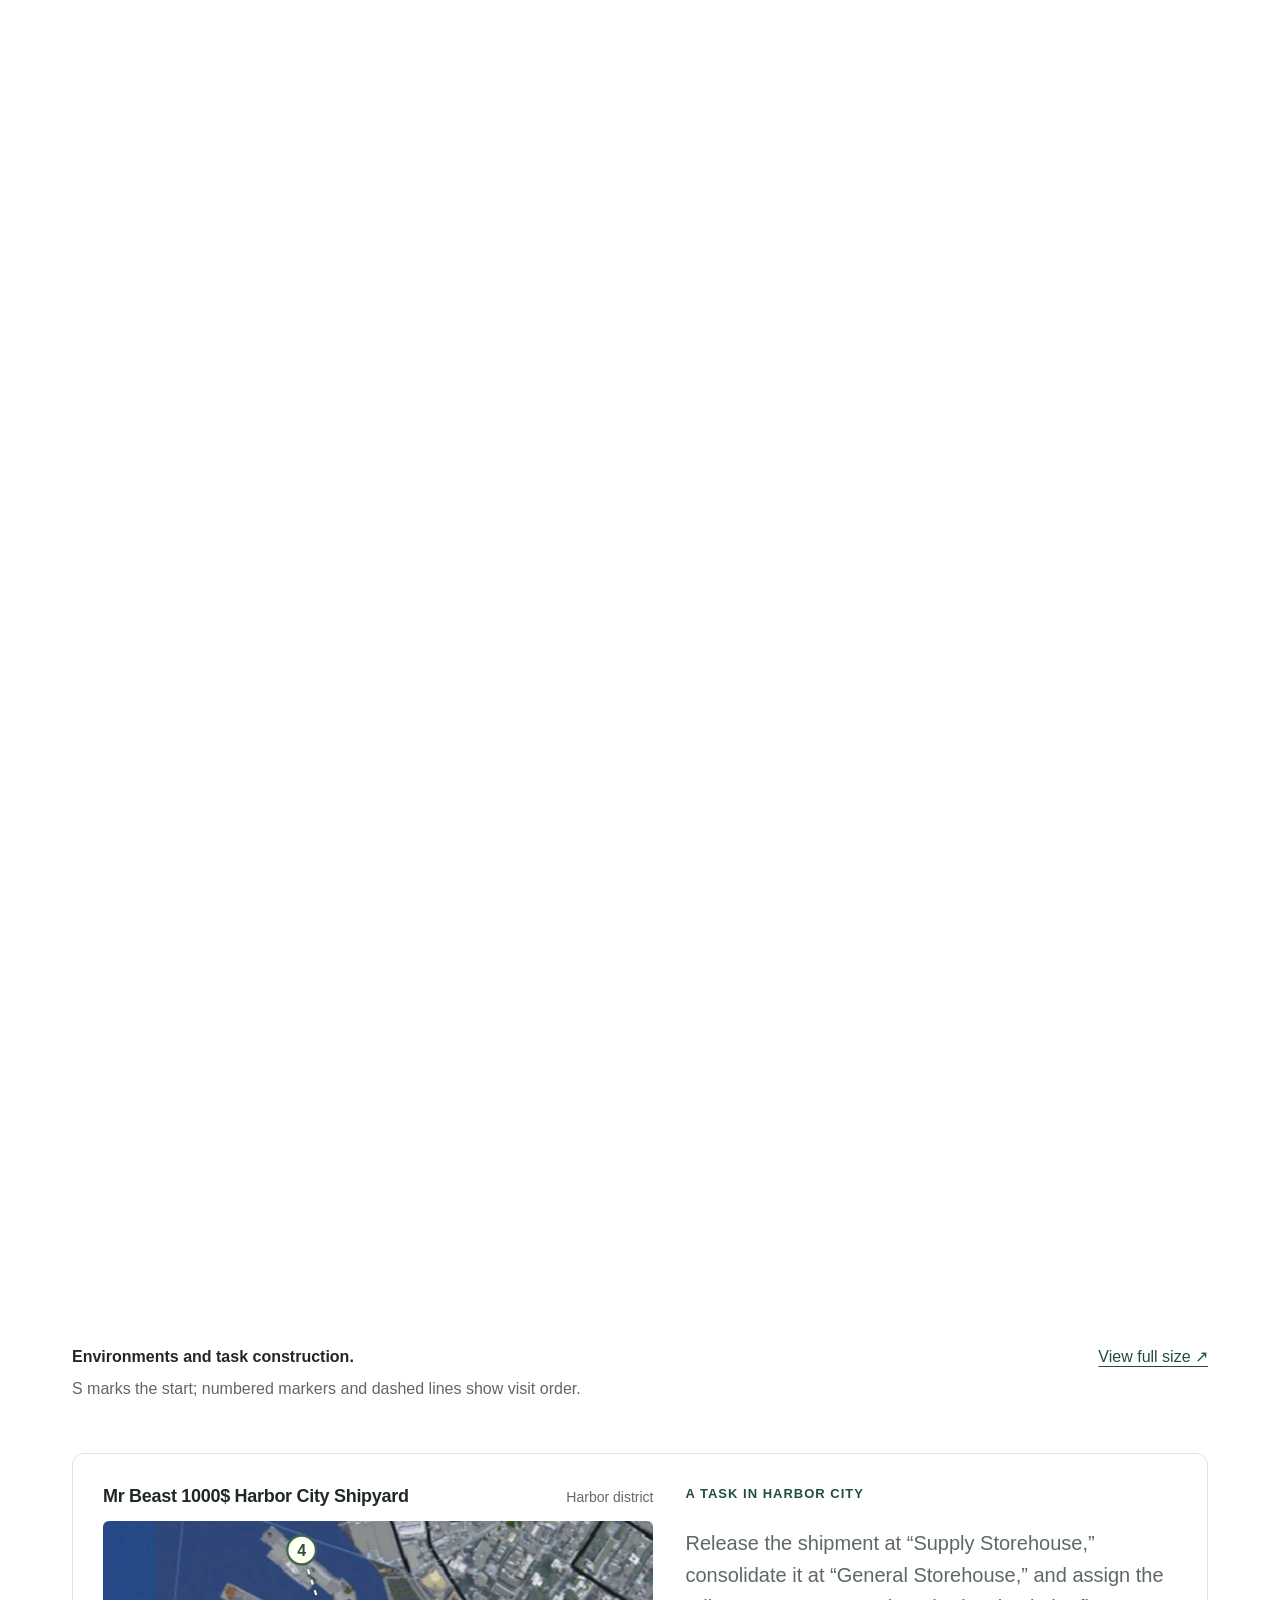
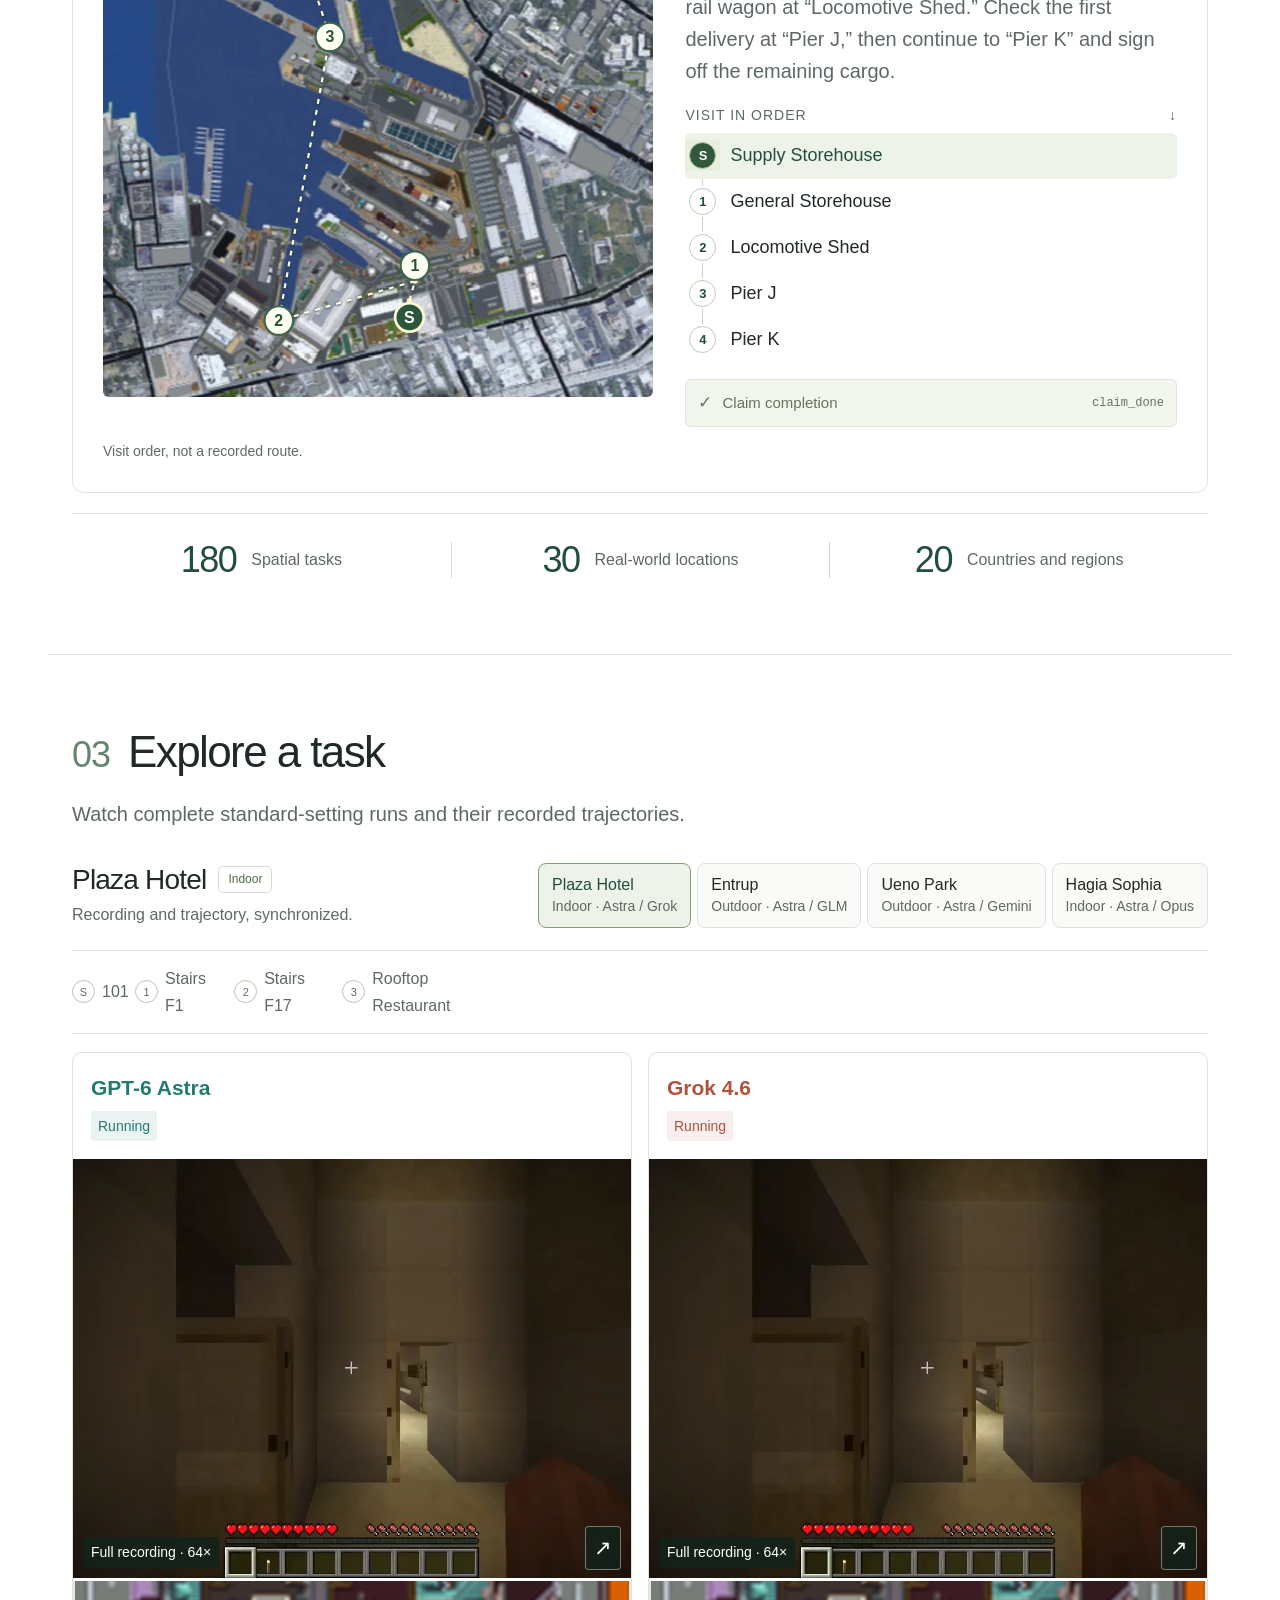
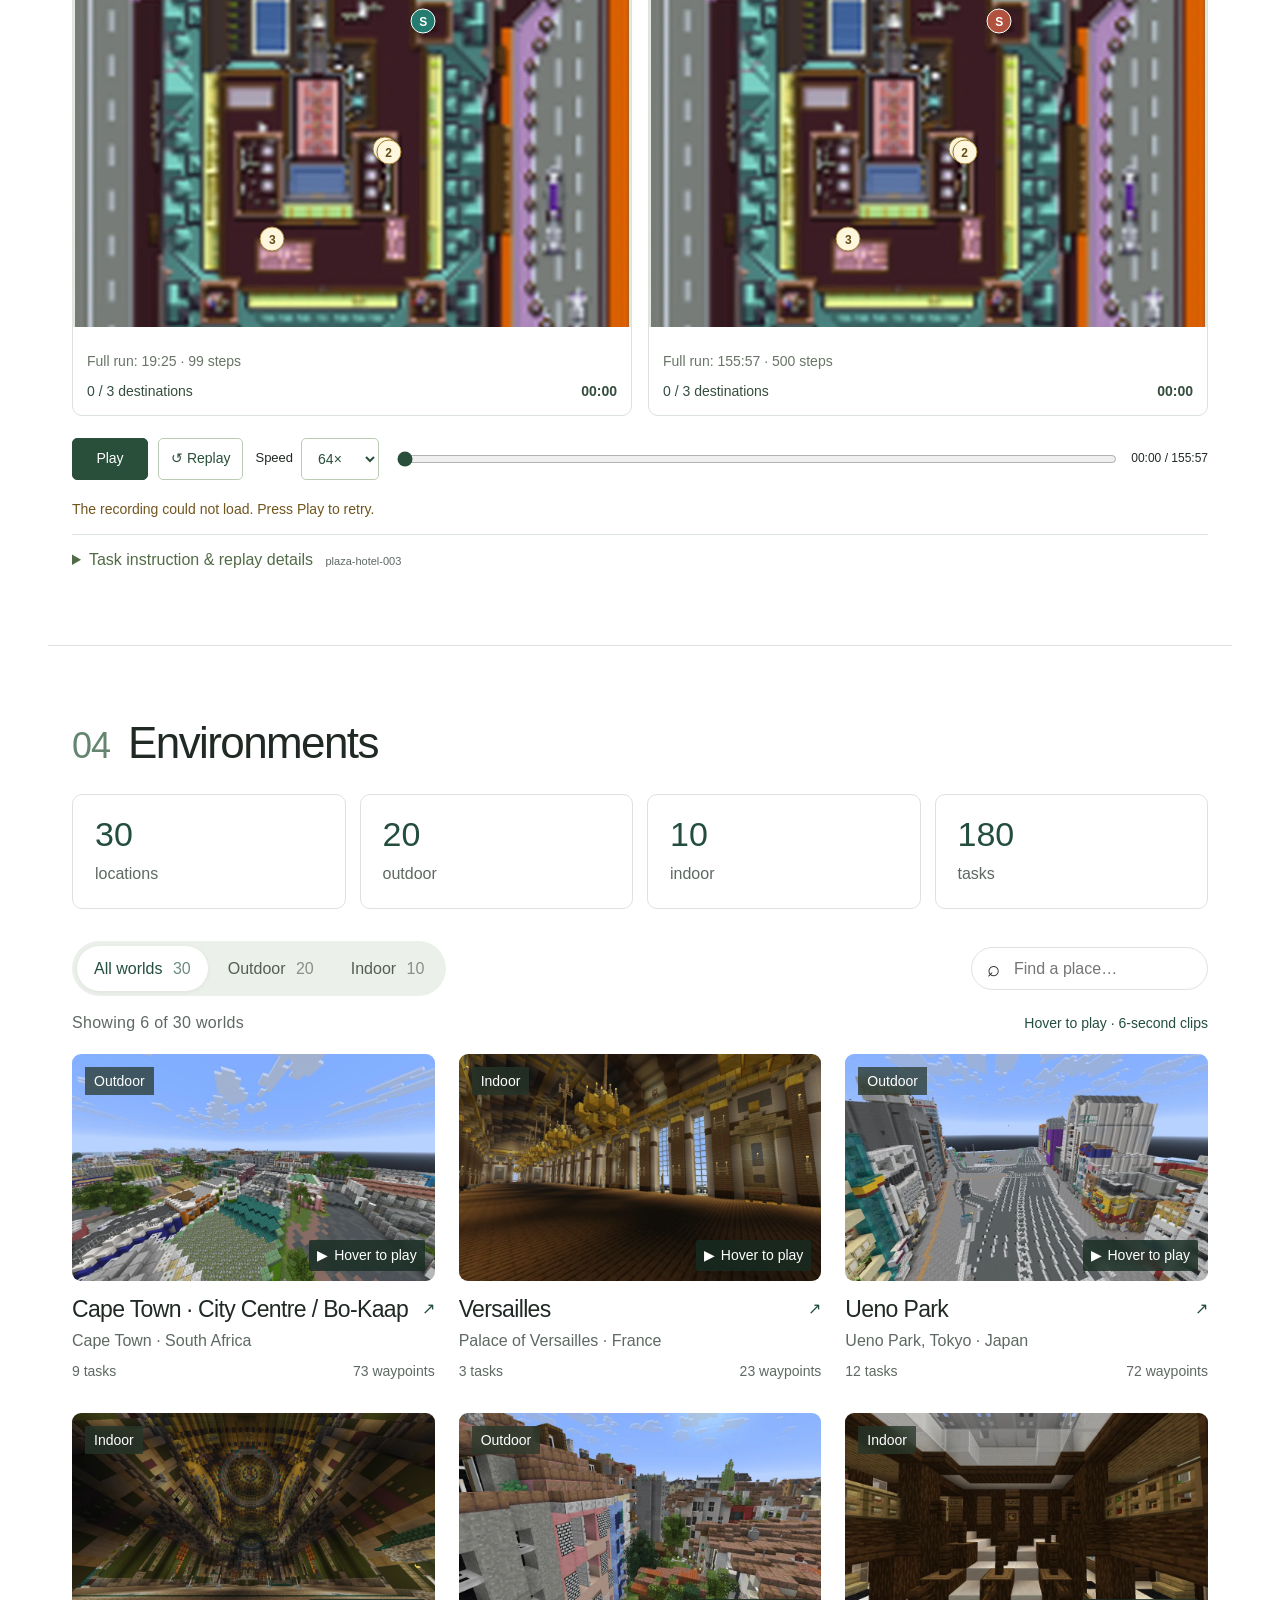
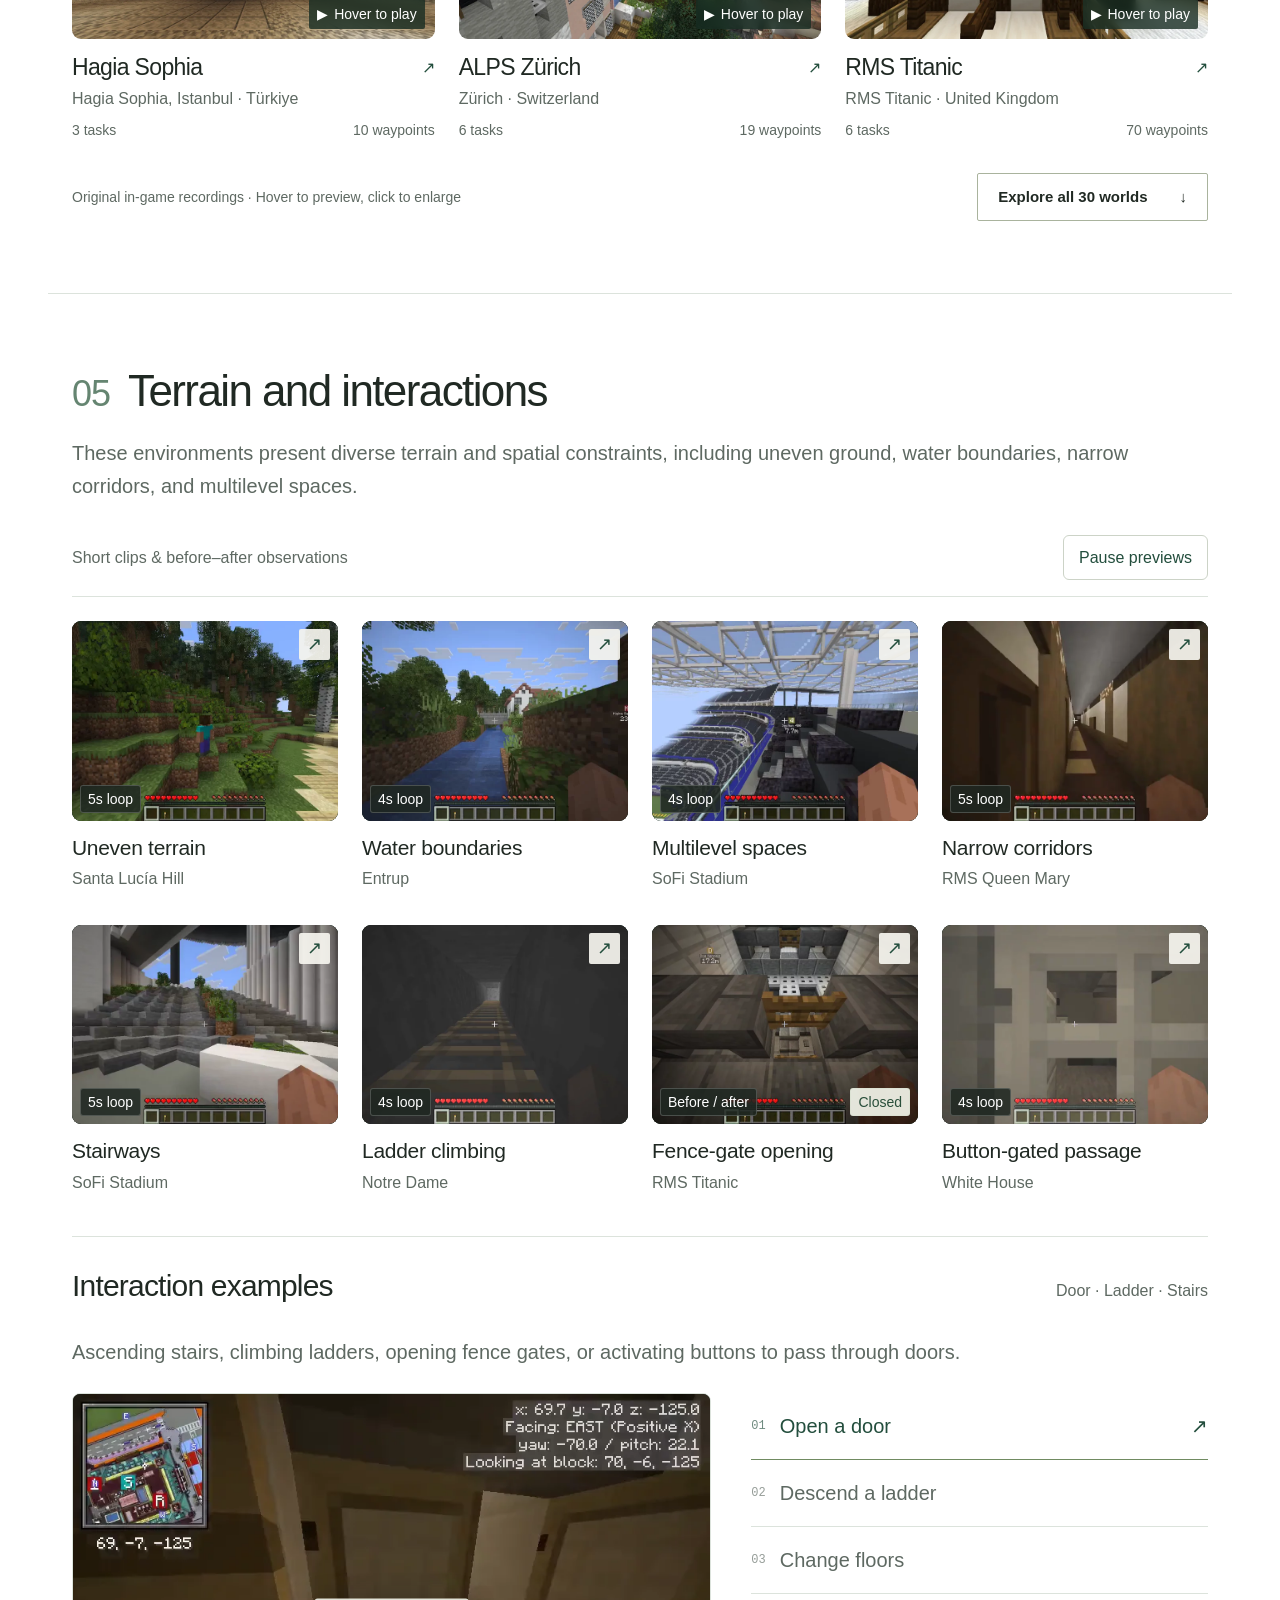
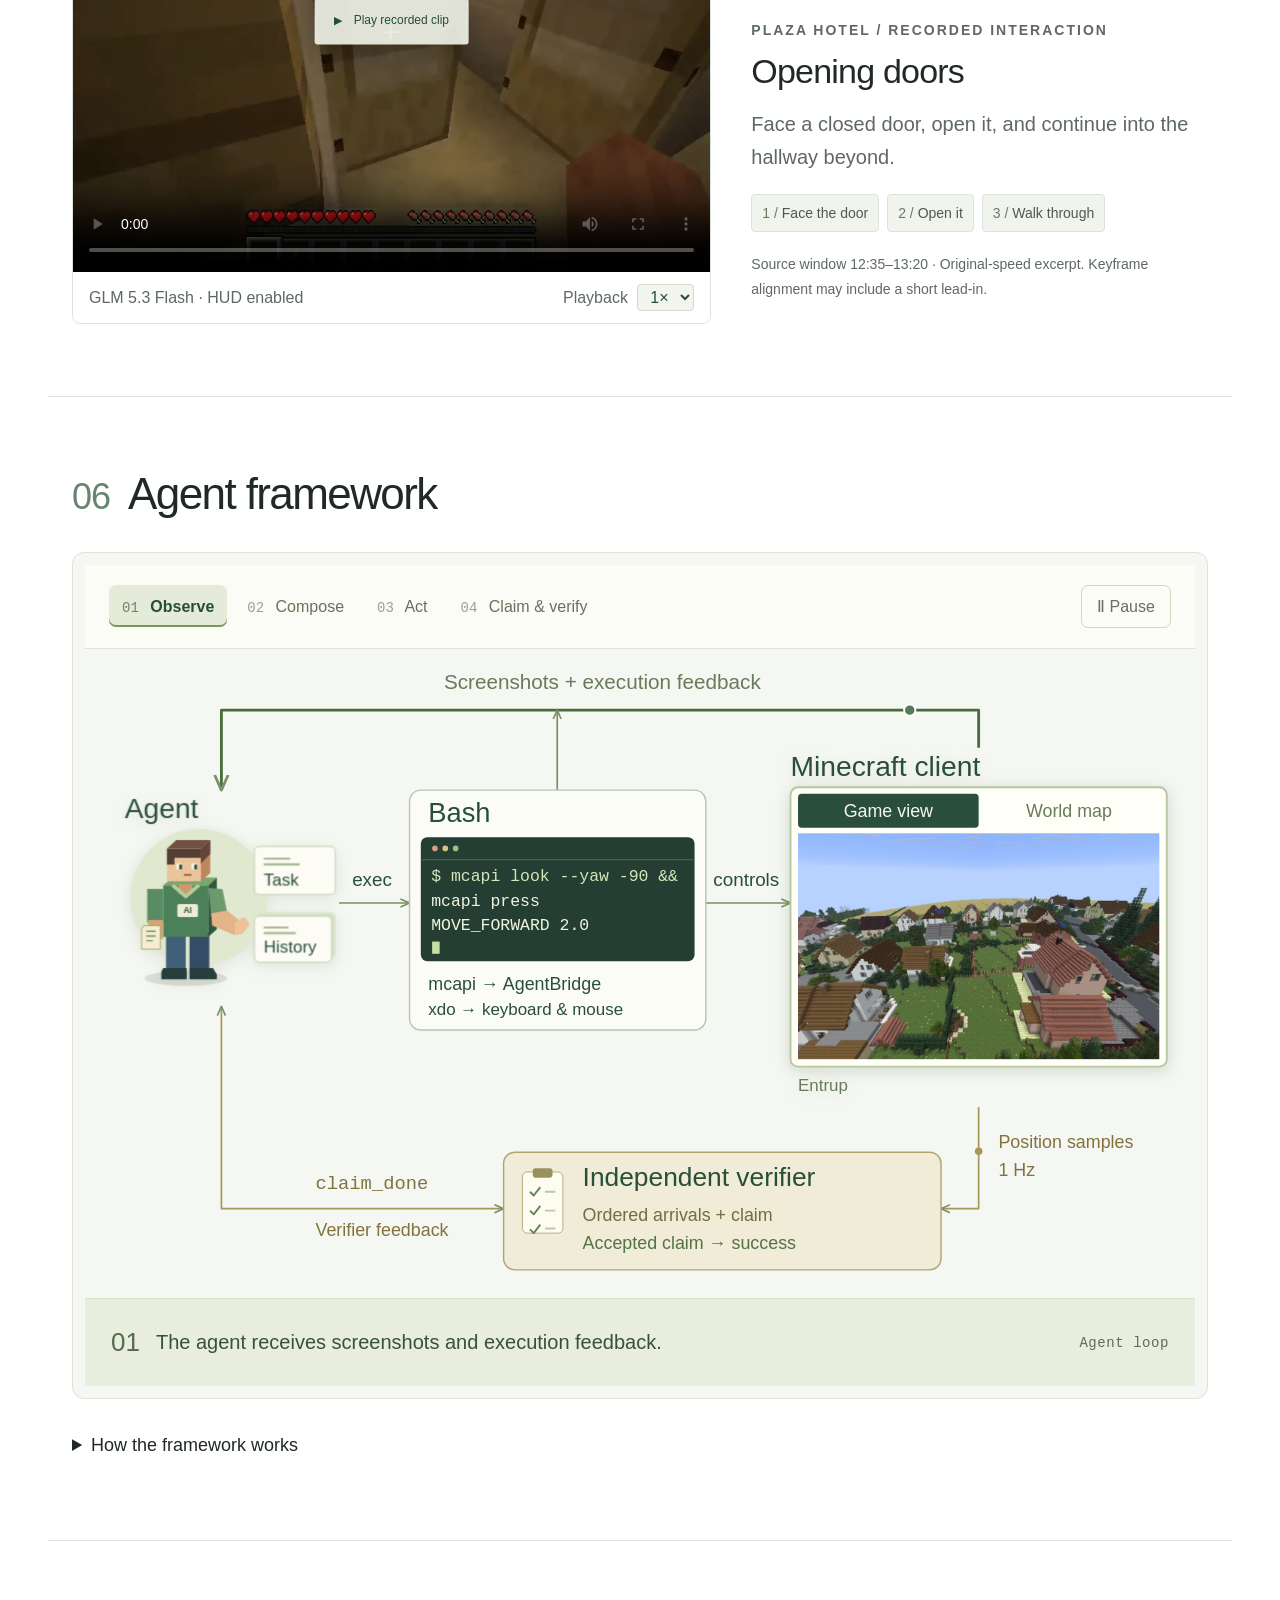
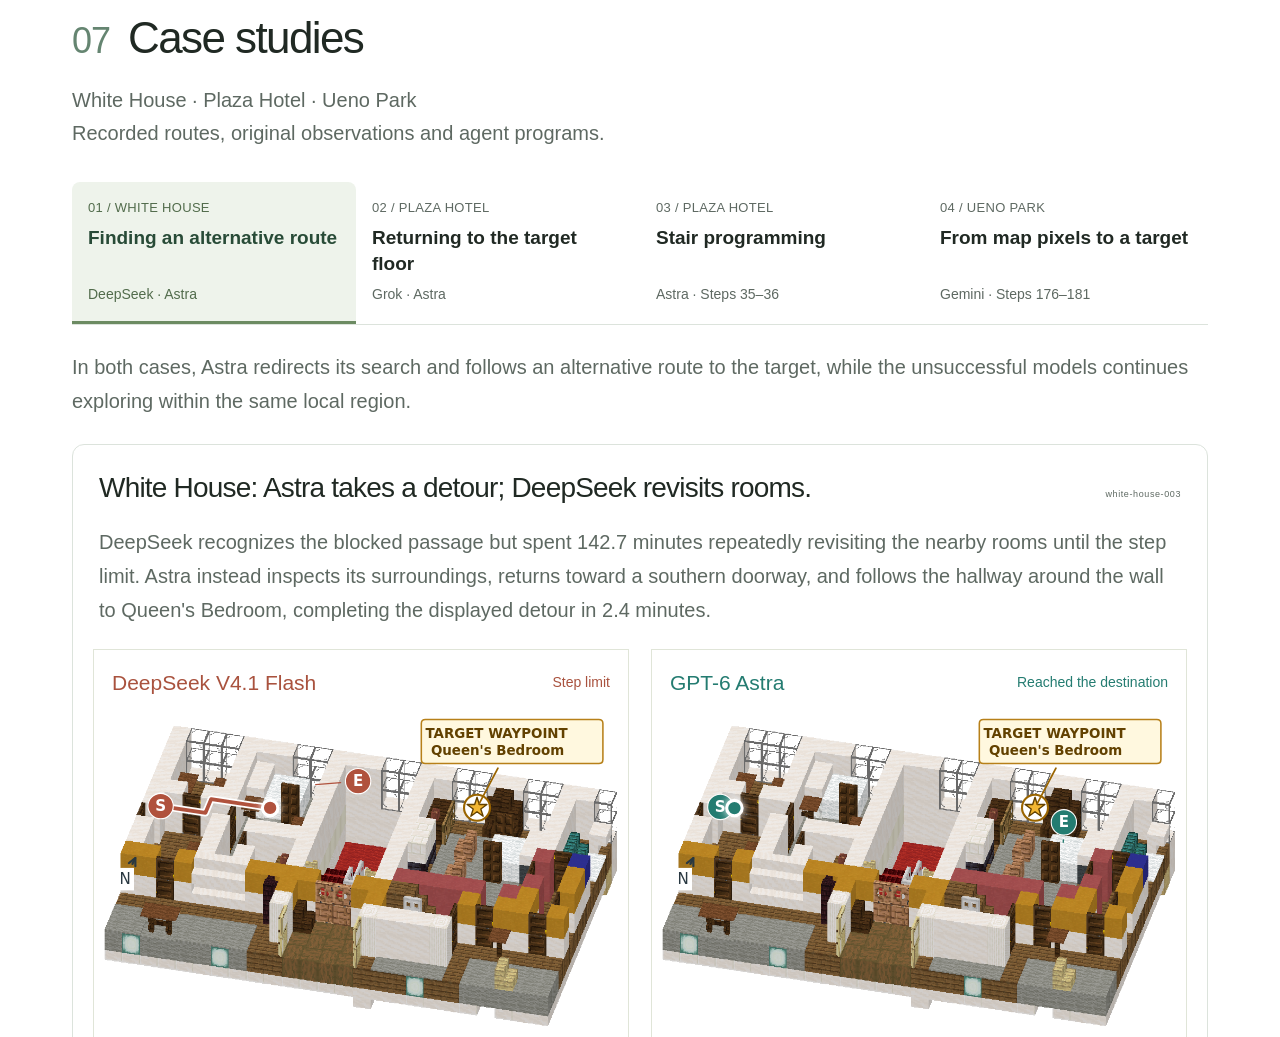
==== commit 337abb7a: "Remove redundant results download link" ====
--- a/index.html
+++ b/index.html
@@ -37,7 +37,7 @@
 
       </div>
     </section>
-    <section class="results-section" id="results" aria-labelledby="results-title"><div class="section shell results-inner"><div class="section-heading results-heading"><div><p class="eyebrow section-number" aria-hidden="true">01</p><h2 id="results-title">Main results</h2></div></div><div class="results-toolbar"><div class="segmented" role="group" aria-label="Result cohort"><button type="button" data-cohort="main" aria-pressed="true">Main comparison</button><button type="button" data-cohort="effort" aria-pressed="false">Opus effort study</button></div><a class="text-link" href="data/results.csv" download>Download results <span aria-hidden="true">↓</span></a></div><div class="table-scroll" tabindex="0" role="region" aria-label="Benchmark results; scroll horizontally for all metrics"><table><caption class="sr-only">Benchmark results on 180 tasks per configuration. Select column headings to sort.</caption><thead><tr><th scope="col">Model / effort</th><th scope="col" data-sort-column="sr" aria-sort="descending"><button type="button" data-sort="sr">Success ↑</button></th><th scope="col" data-sort-column="outdoor_sr" aria-sort="none"><button type="button" data-sort="outdoor_sr">Outdoor ↑</button></th><th scope="col" data-sort-column="indoor_sr" aria-sort="none"><button type="button" data-sort="indoor_sr">Indoor ↑</button></th><th scope="col" data-sort-column="cc" aria-sort="none"><button type="button" data-sort="cc">Coverage ↑</button></th><th scope="col" data-sort-column="spl" aria-sort="none"><button type="button" data-sort="spl">SPL ↑</button></th><th scope="col" data-sort-column="mean_steps" aria-sort="none"><button type="button" data-sort="mean_steps">Turns ↓</button></th><th scope="col" data-sort-column="mean_path_3d_blocks" aria-sort="none"><button type="button" data-sort="mean_path_3d_blocks">Path length</button></th></tr></thead><tbody id="results-body"></tbody></table></div><p id="results-status" class="small-note" role="status"></p><details class="results-definitions"><summary>Metrics &amp; evaluation details</summary><div class="metric-notes"><article><h3>Success Rate (SR)</h3><p data-paper="metric-sr">Fraction of tasks completed by visiting all required stops in order and submitting an accepted claim_done.</p></article><article><h3>Checkpoint Coverage (CC)</h3><p data-paper="metric-cc">Average fraction of ordered intermediate stops reached, measuring partial progress.</p></article><article><h3>Success weighted by Path Length (SPL)</h3><p data-paper="metric-spl">Successful completion weighted by route efficiency; shorter successful routes receive higher scores.</p></article><article><h3>Path Length (PL)</h3><p data-paper="metric-pl">Average full-episode 3D distance across all 180 tasks, including failures, sampled at approximately 1 Hz.</p></article><article><h3>Average turns</h3><p data-paper="metric-turns">Average number of agent turns per task, excluding automatic history-summary responses.</p></article></div><p class="small-note results-source" data-results="caption">180 tasks per model: 125 outdoor and 55 indoor. SR, CC, and SPL are percentages; PL is the mean full-episode 3D distance.</p></details></div></section>
+    <section class="results-section" id="results" aria-labelledby="results-title"><div class="section shell results-inner"><div class="section-heading results-heading"><div><p class="eyebrow section-number" aria-hidden="true">01</p><h2 id="results-title">Main results</h2></div></div><div class="results-toolbar"><div class="segmented" role="group" aria-label="Result cohort"><button type="button" data-cohort="main" aria-pressed="true">Main comparison</button><button type="button" data-cohort="effort" aria-pressed="false">Opus effort study</button></div></div><div class="table-scroll" tabindex="0" role="region" aria-label="Benchmark results; scroll horizontally for all metrics"><table><caption class="sr-only">Benchmark results on 180 tasks per configuration. Select column headings to sort.</caption><thead><tr><th scope="col">Model / effort</th><th scope="col" data-sort-column="sr" aria-sort="descending"><button type="button" data-sort="sr">Success ↑</button></th><th scope="col" data-sort-column="outdoor_sr" aria-sort="none"><button type="button" data-sort="outdoor_sr">Outdoor ↑</button></th><th scope="col" data-sort-column="indoor_sr" aria-sort="none"><button type="button" data-sort="indoor_sr">Indoor ↑</button></th><th scope="col" data-sort-column="cc" aria-sort="none"><button type="button" data-sort="cc">Coverage ↑</button></th><th scope="col" data-sort-column="spl" aria-sort="none"><button type="button" data-sort="spl">SPL ↑</button></th><th scope="col" data-sort-column="mean_steps" aria-sort="none"><button type="button" data-sort="mean_steps">Turns ↓</button></th><th scope="col" data-sort-column="mean_path_3d_blocks" aria-sort="none"><button type="button" data-sort="mean_path_3d_blocks">Path length</button></th></tr></thead><tbody id="results-body"></tbody></table></div><p id="results-status" class="small-note" role="status"></p><details class="results-definitions"><summary>Metrics &amp; evaluation details</summary><div class="metric-notes"><article><h3>Success Rate (SR)</h3><p data-paper="metric-sr">Fraction of tasks completed by visiting all required stops in order and submitting an accepted claim_done.</p></article><article><h3>Checkpoint Coverage (CC)</h3><p data-paper="metric-cc">Average fraction of ordered intermediate stops reached, measuring partial progress.</p></article><article><h3>Success weighted by Path Length (SPL)</h3><p data-paper="metric-spl">Successful completion weighted by route efficiency; shorter successful routes receive higher scores.</p></article><article><h3>Path Length (PL)</h3><p data-paper="metric-pl">Average full-episode 3D distance across all 180 tasks, including failures, sampled at approximately 1 Hz.</p></article><article><h3>Average turns</h3><p data-paper="metric-turns">Average number of agent turns per task, excluding automatic history-summary responses.</p></article></div><p class="small-note results-source" data-results="caption">180 tasks per model: 125 outdoor and 55 indoor. SR, CC, and SPL are percentages; PL is the mean full-episode 3D distance.</p></details></div></section>
     <section class="section shell opening task-format-section" id="task-format" aria-labelledby="task-format-title">
         <div class="section-heading"><div><p class="eyebrow section-number" aria-hidden="true">02</p><h2 id="task-format-title">Task format</h2></div></div>
       <figure class="paper-overview" aria-labelledby="overview-caption">
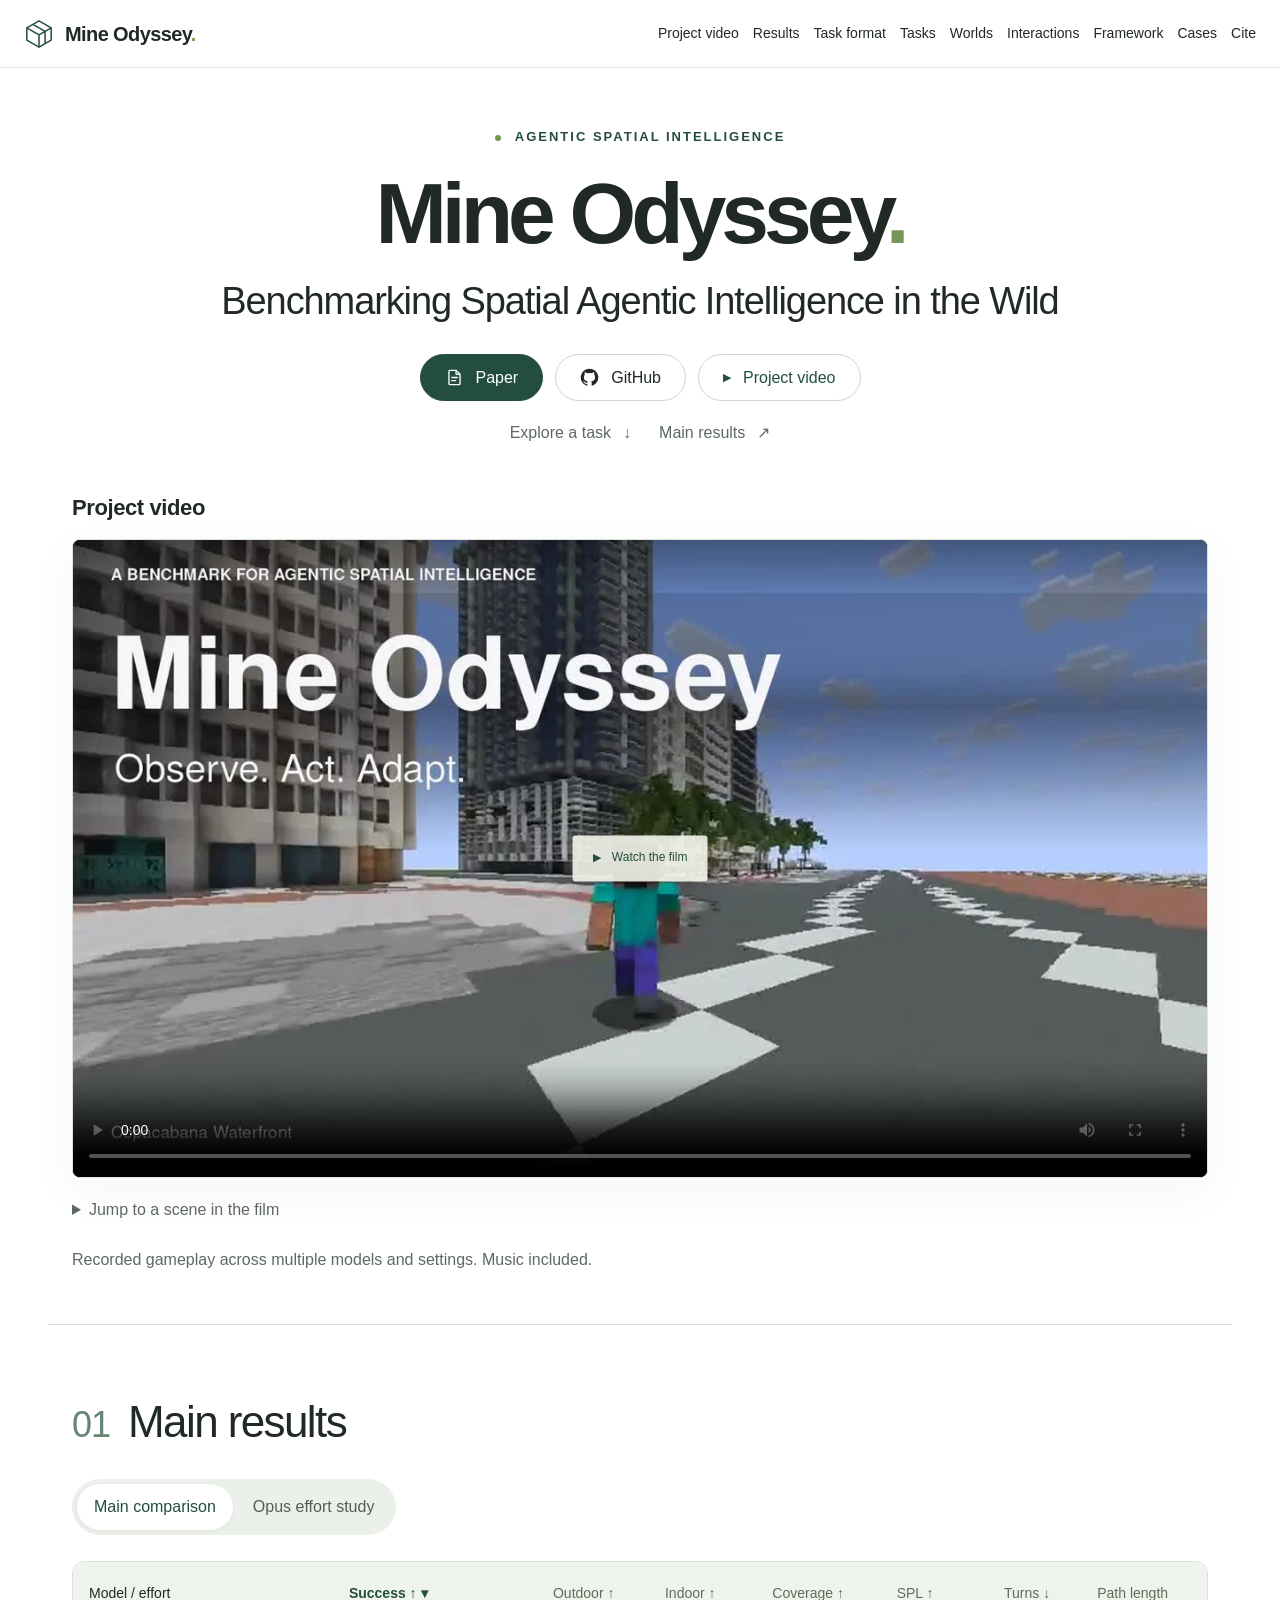
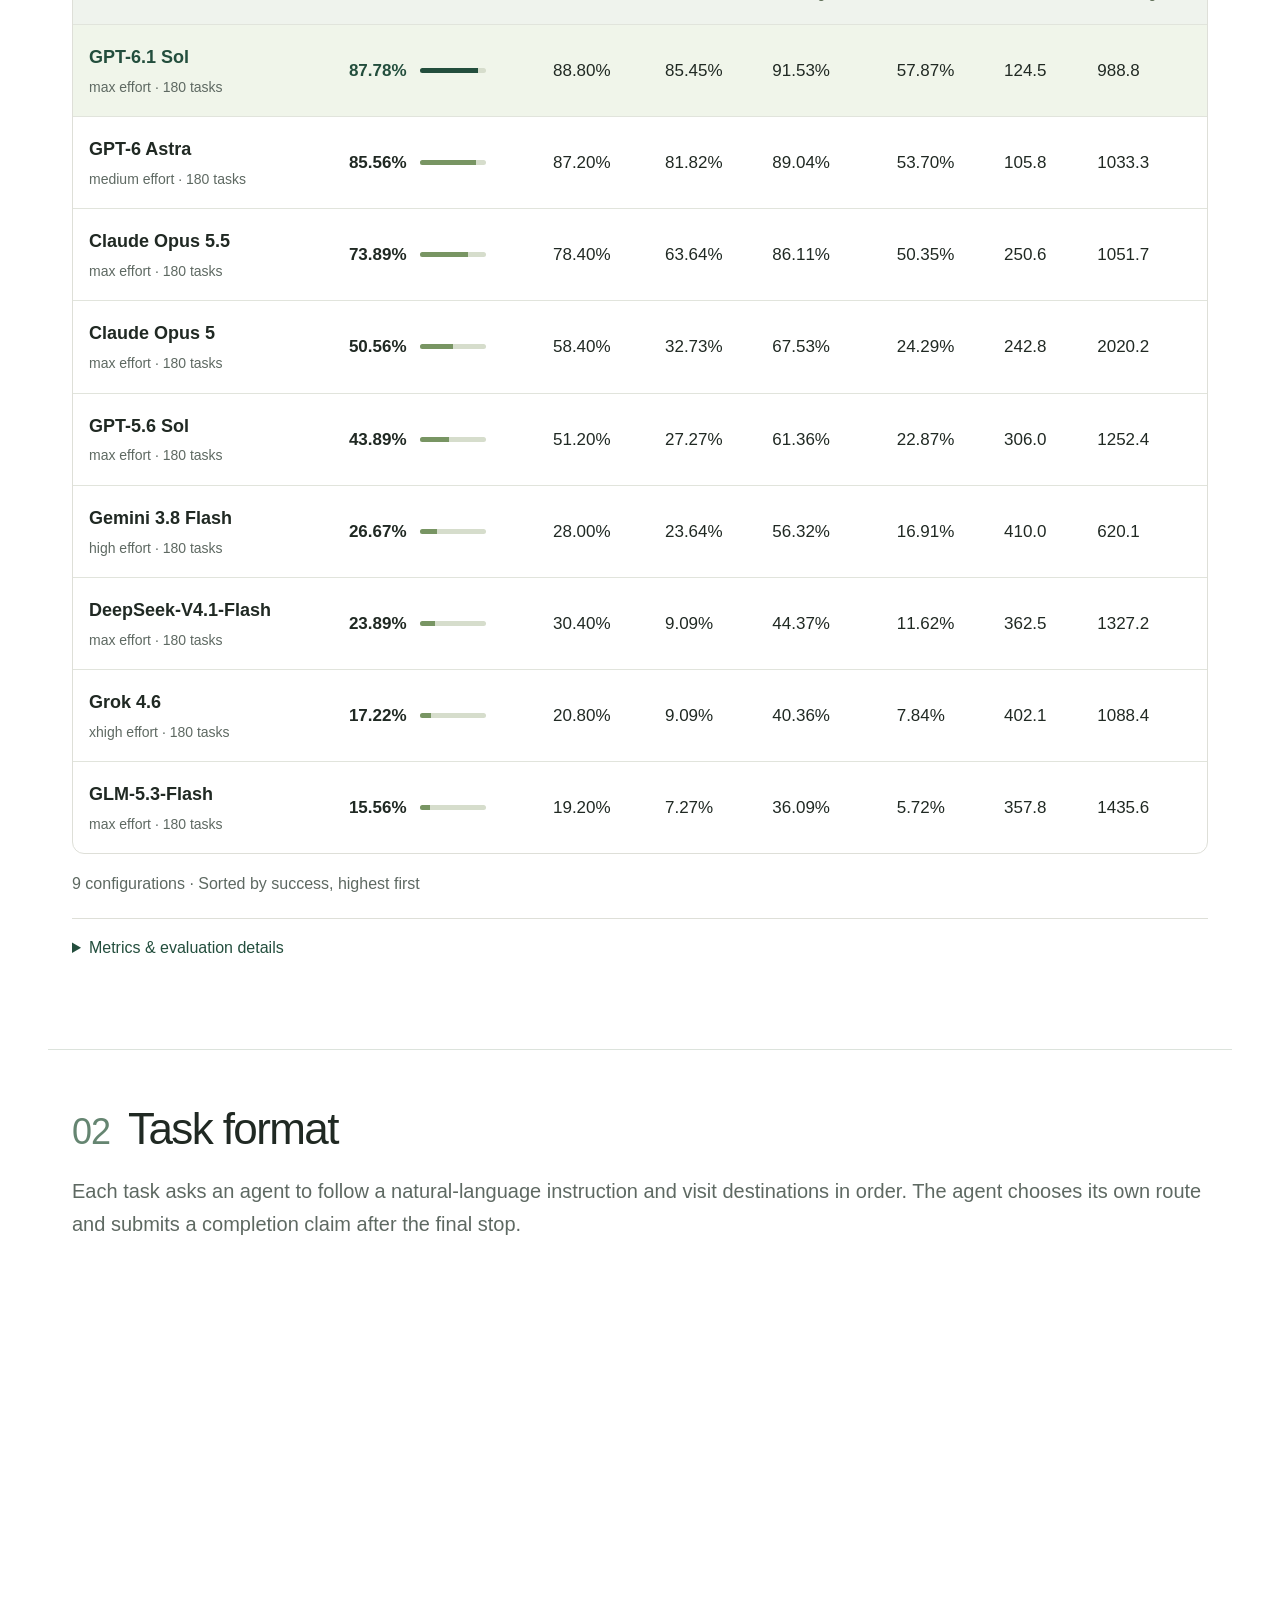
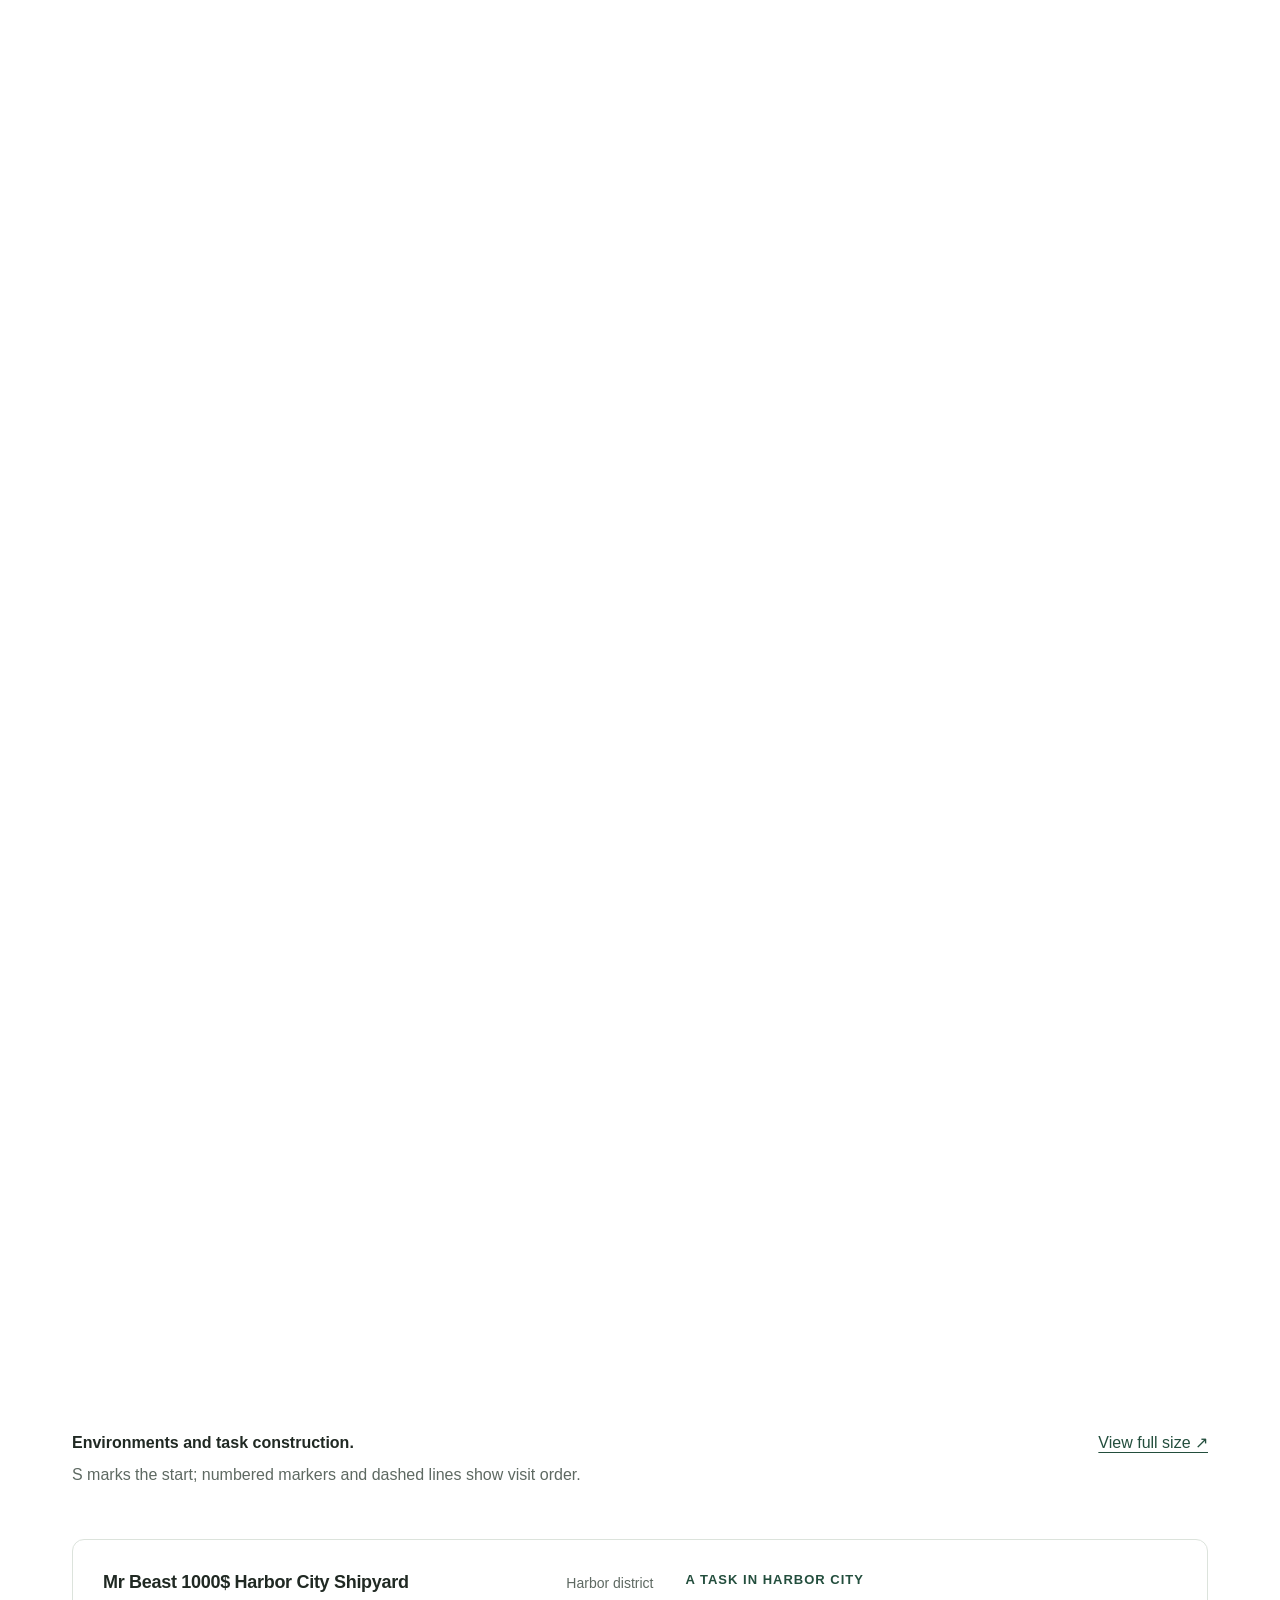
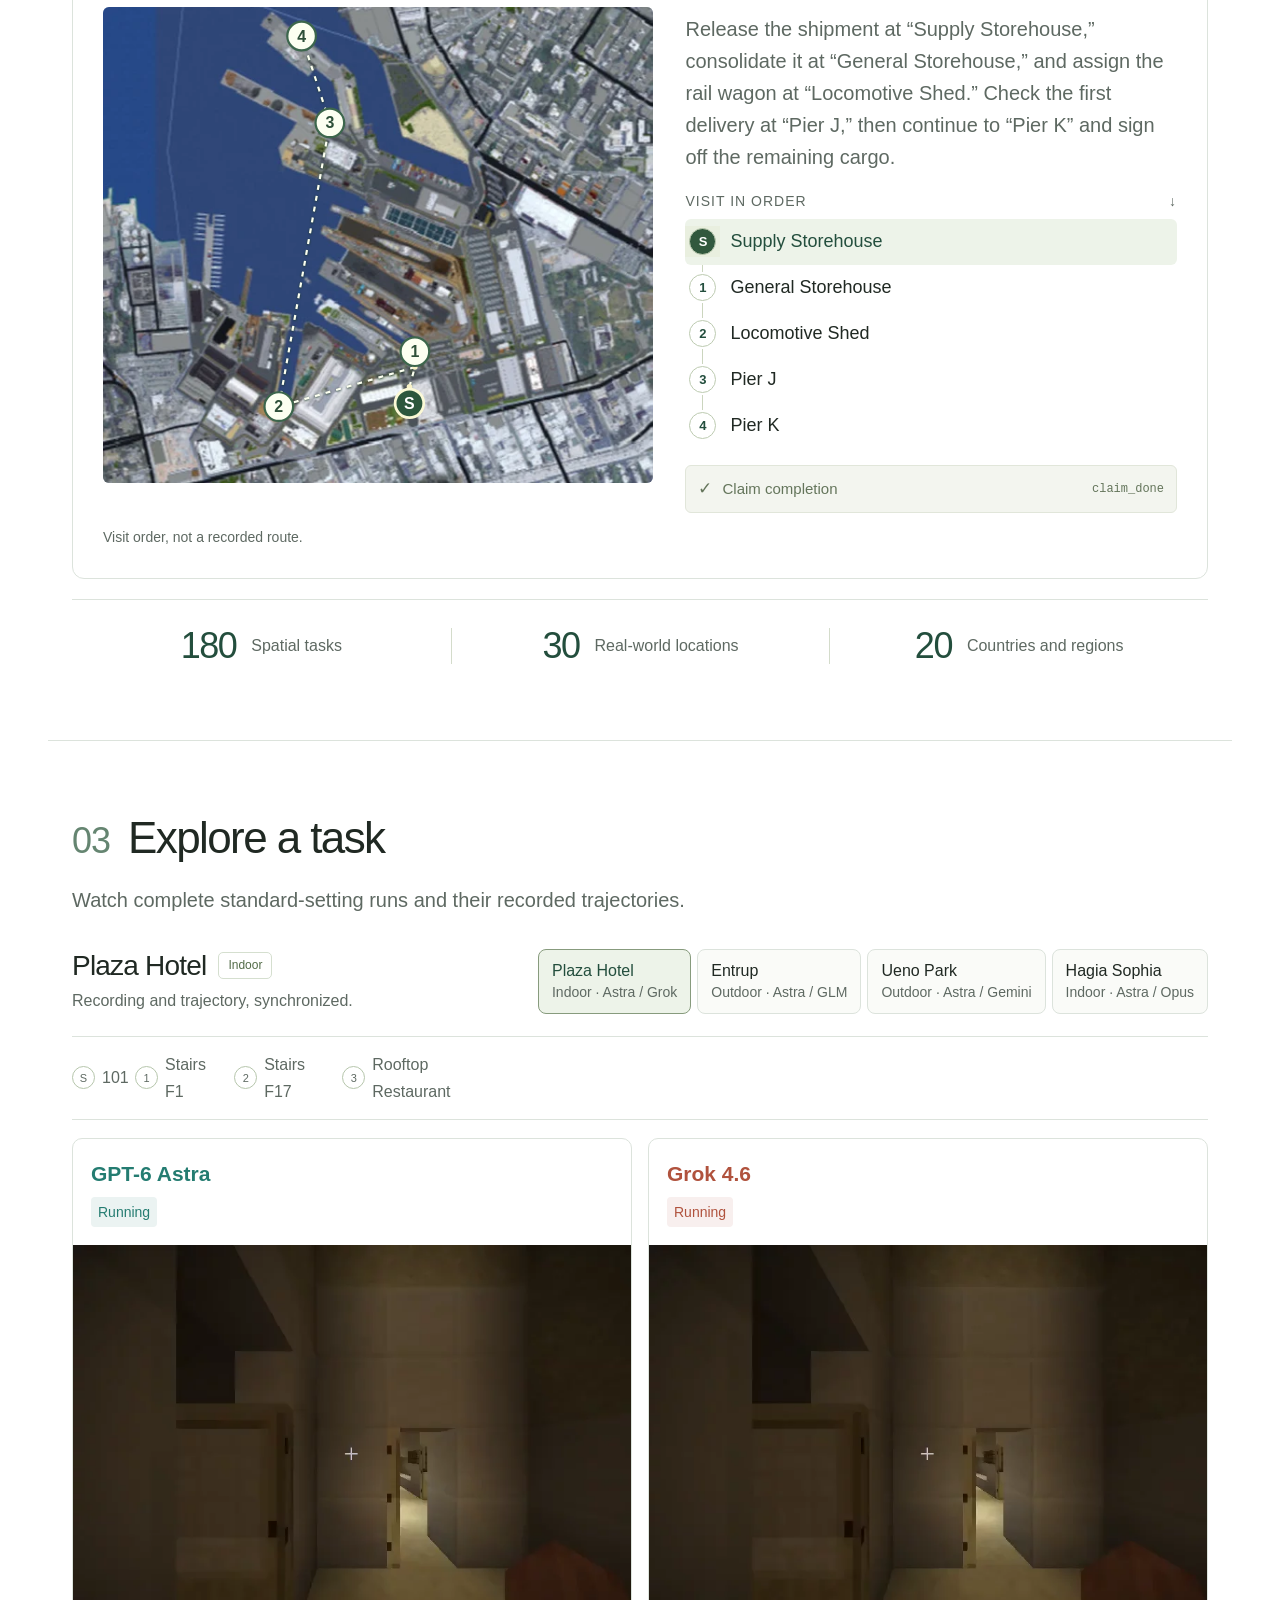
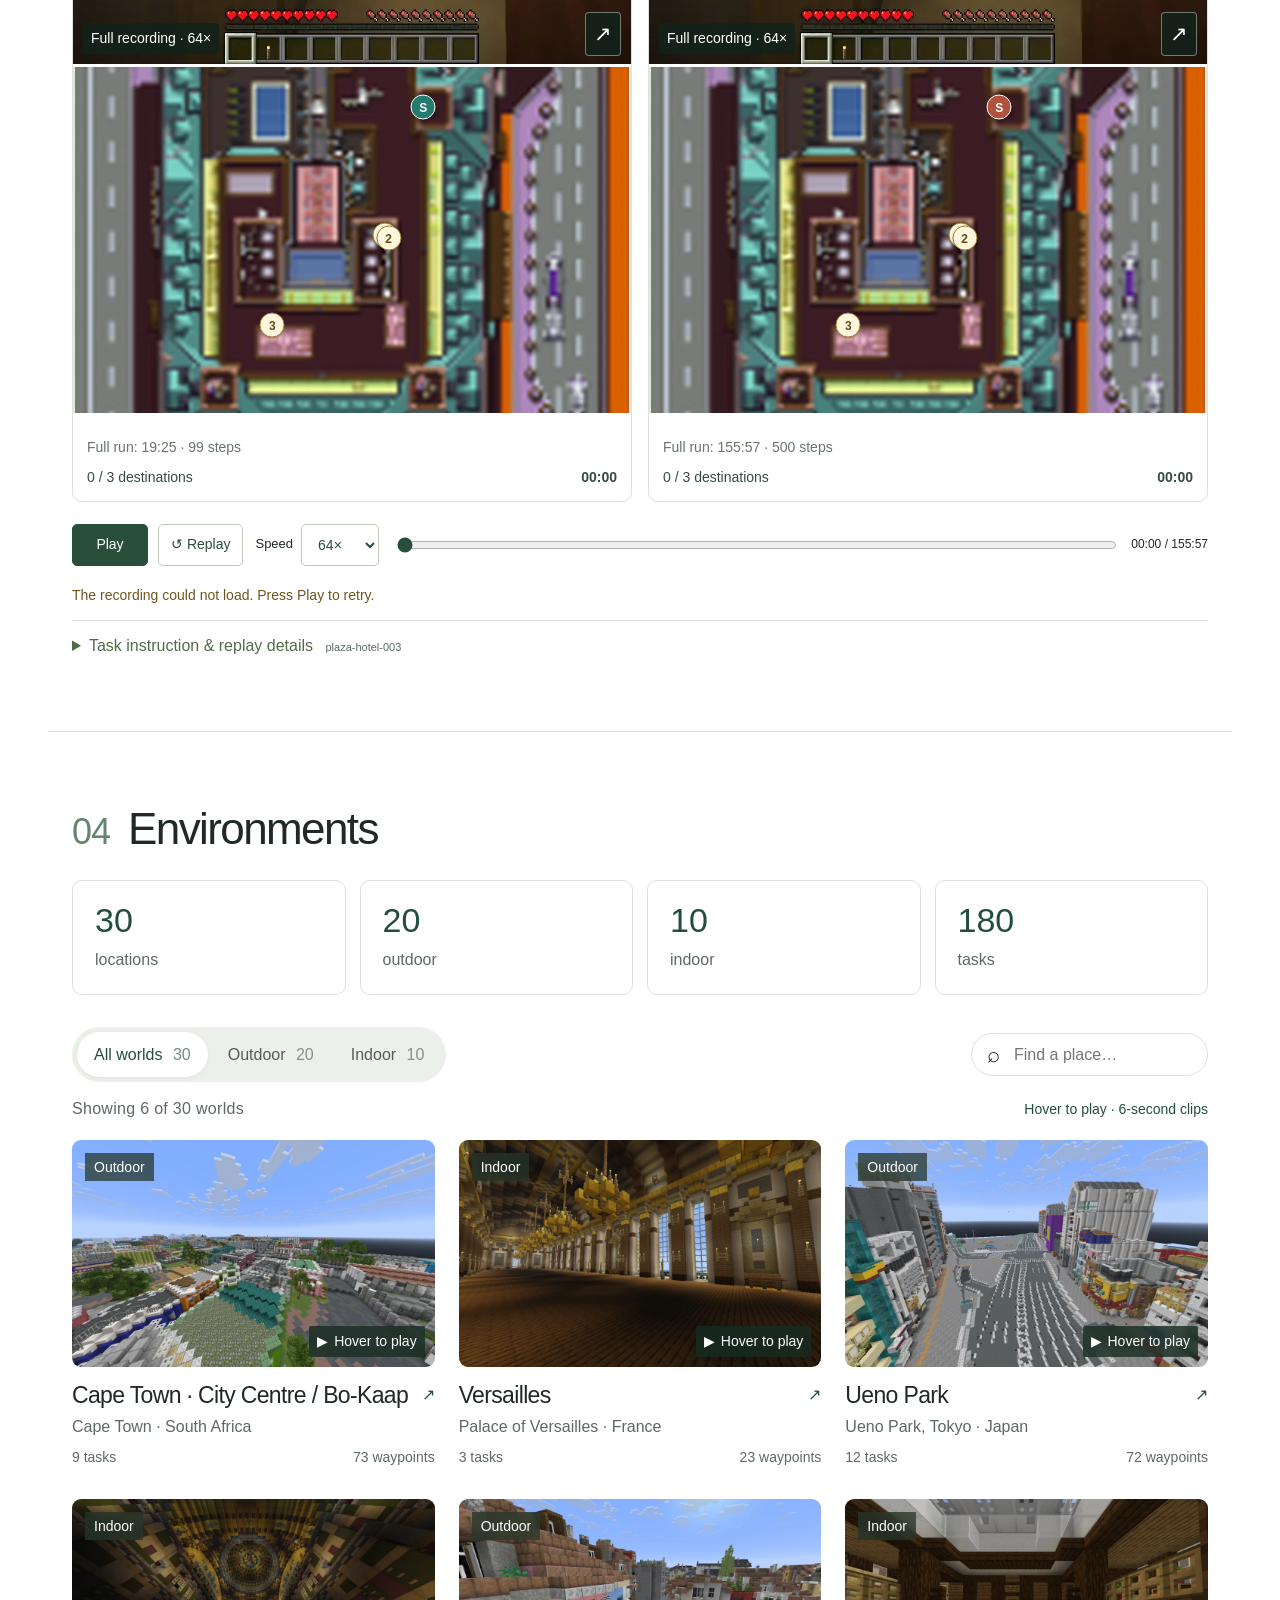
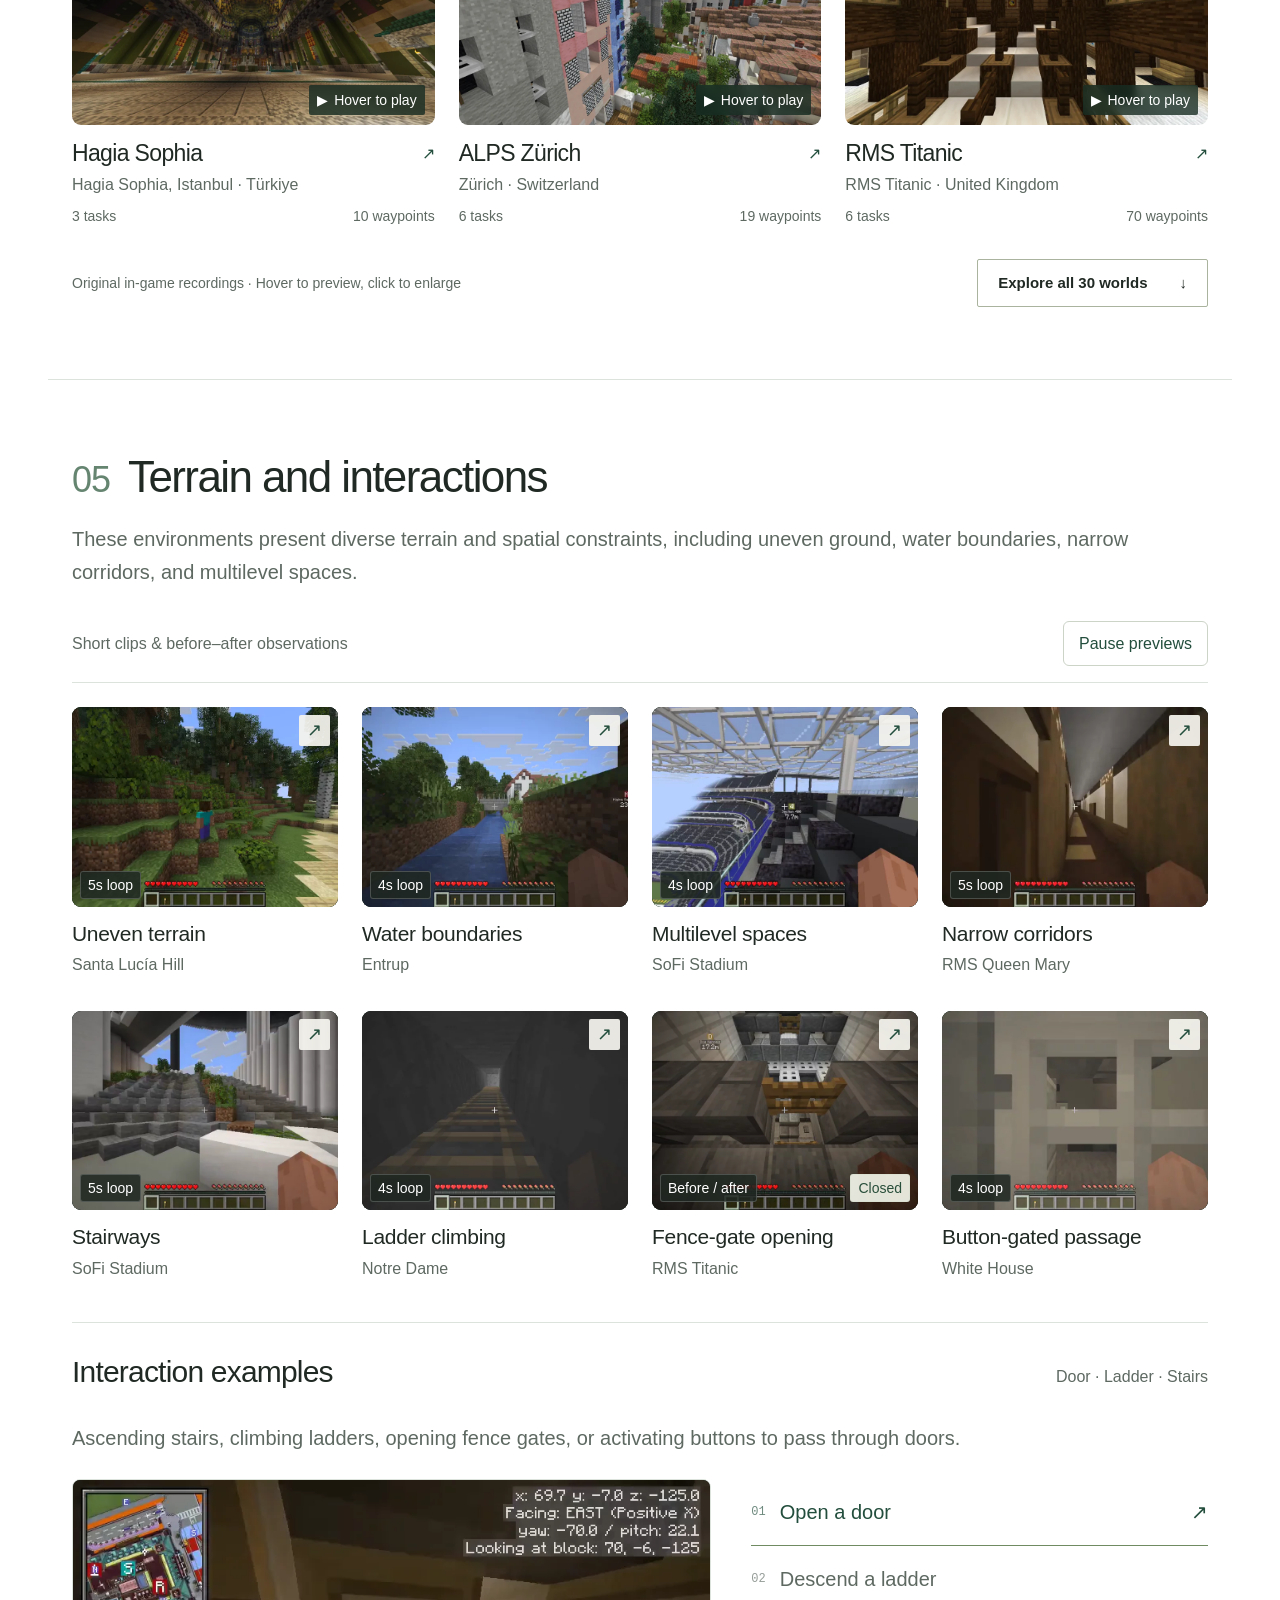
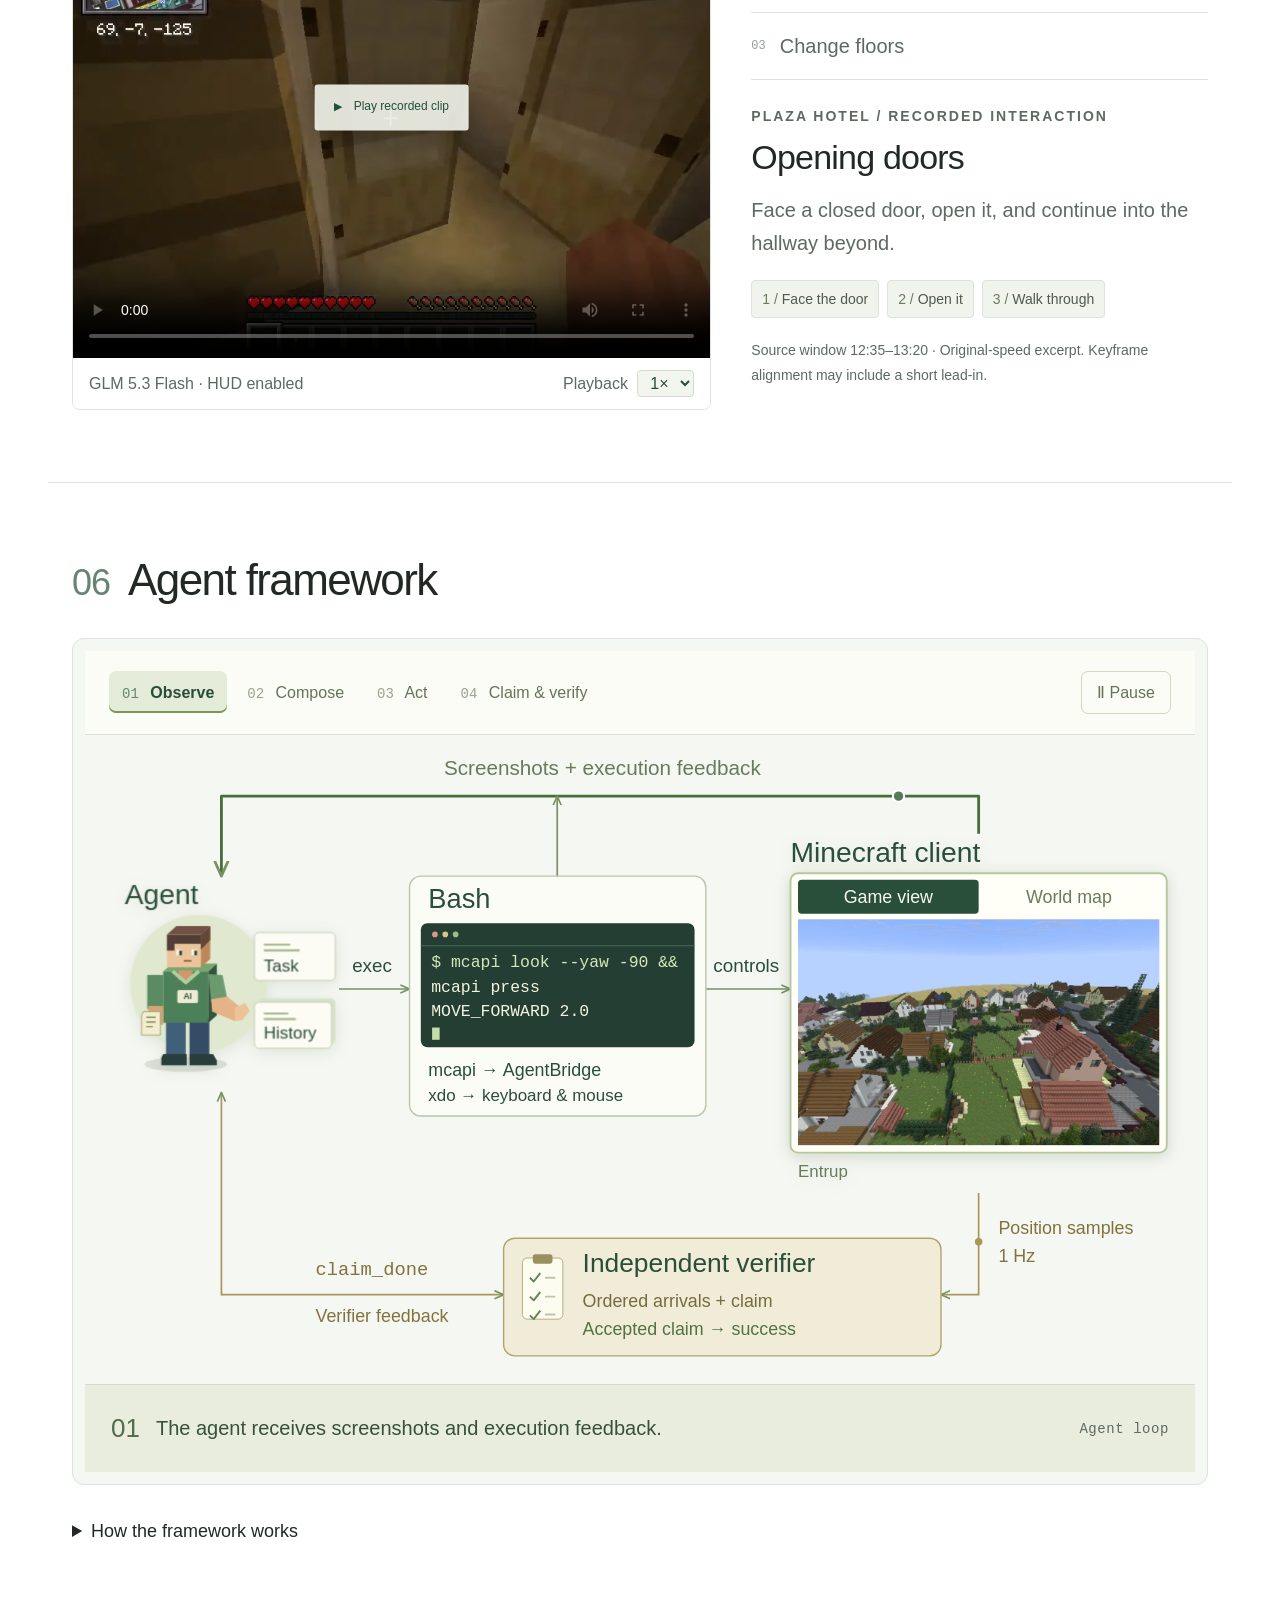
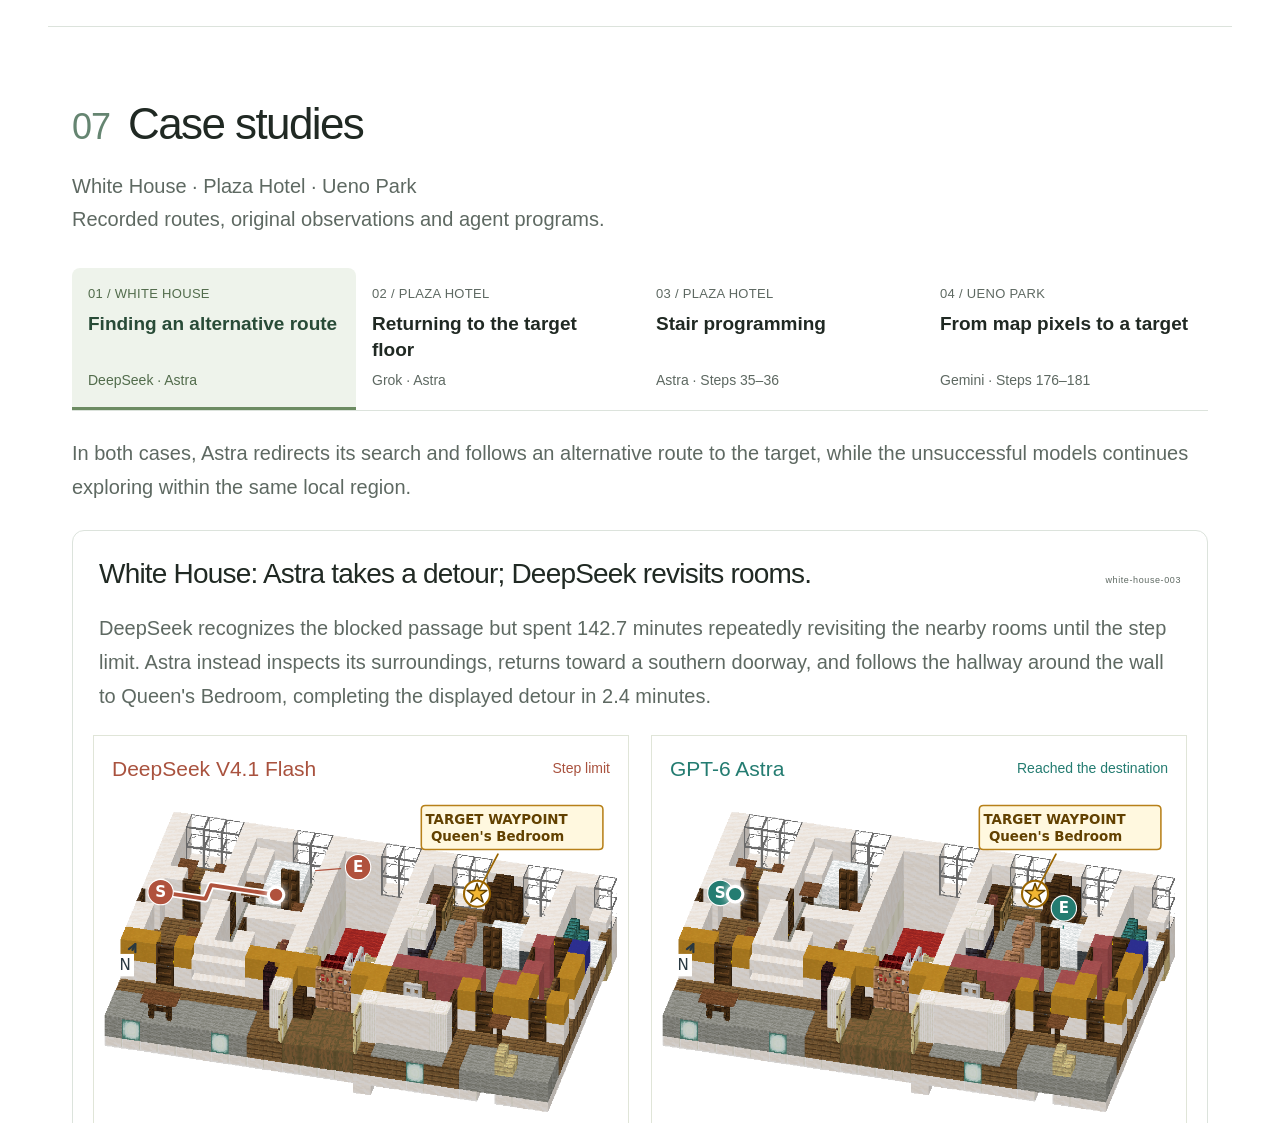
==== commit 2f4499f2: "Add concise manuscript-grounded task introduction" ====
--- a/index.html
+++ b/index.html
@@ -10,7 +10,7 @@
   <title data-paper="title">Mine Odyssey: Benchmarking Spatial Agentic Intelligence in the Wild</title>
   <link rel="icon" href="favicon.svg?v=white-green-20261008" type="image/svg+xml">
   <link rel="stylesheet" href="styles.css?v=white-green-20261008">
-  <script src="data/benchmark.js?v=white-green-20261008" defer></script>
+  <script src="data/benchmark.js?v=task-introduction-20261008" defer></script>
   <script src="app.js?v=white-green-20261008" defer></script>
 </head>
 <body class="research-layout refined-layout paper-layout">
@@ -39,7 +39,7 @@
     </section>
     <section class="results-section" id="results" aria-labelledby="results-title"><div class="section shell results-inner"><div class="section-heading results-heading"><div><p class="eyebrow section-number" aria-hidden="true">01</p><h2 id="results-title">Main results</h2></div></div><div class="results-toolbar"><div class="segmented" role="group" aria-label="Result cohort"><button type="button" data-cohort="main" aria-pressed="true">Main comparison</button><button type="button" data-cohort="effort" aria-pressed="false">Opus effort study</button></div></div><div class="table-scroll" tabindex="0" role="region" aria-label="Benchmark results; scroll horizontally for all metrics"><table><caption class="sr-only">Benchmark results on 180 tasks per configuration. Select column headings to sort.</caption><thead><tr><th scope="col">Model / effort</th><th scope="col" data-sort-column="sr" aria-sort="descending"><button type="button" data-sort="sr">Success ↑</button></th><th scope="col" data-sort-column="outdoor_sr" aria-sort="none"><button type="button" data-sort="outdoor_sr">Outdoor ↑</button></th><th scope="col" data-sort-column="indoor_sr" aria-sort="none"><button type="button" data-sort="indoor_sr">Indoor ↑</button></th><th scope="col" data-sort-column="cc" aria-sort="none"><button type="button" data-sort="cc">Coverage ↑</button></th><th scope="col" data-sort-column="spl" aria-sort="none"><button type="button" data-sort="spl">SPL ↑</button></th><th scope="col" data-sort-column="mean_steps" aria-sort="none"><button type="button" data-sort="mean_steps">Turns ↓</button></th><th scope="col" data-sort-column="mean_path_3d_blocks" aria-sort="none"><button type="button" data-sort="mean_path_3d_blocks">Path length</button></th></tr></thead><tbody id="results-body"></tbody></table></div><p id="results-status" class="small-note" role="status"></p><details class="results-definitions"><summary>Metrics &amp; evaluation details</summary><div class="metric-notes"><article><h3>Success Rate (SR)</h3><p data-paper="metric-sr">Fraction of tasks completed by visiting all required stops in order and submitting an accepted claim_done.</p></article><article><h3>Checkpoint Coverage (CC)</h3><p data-paper="metric-cc">Average fraction of ordered intermediate stops reached, measuring partial progress.</p></article><article><h3>Success weighted by Path Length (SPL)</h3><p data-paper="metric-spl">Successful completion weighted by route efficiency; shorter successful routes receive higher scores.</p></article><article><h3>Path Length (PL)</h3><p data-paper="metric-pl">Average full-episode 3D distance across all 180 tasks, including failures, sampled at approximately 1 Hz.</p></article><article><h3>Average turns</h3><p data-paper="metric-turns">Average number of agent turns per task, excluding automatic history-summary responses.</p></article></div><p class="small-note results-source" data-results="caption">180 tasks per model: 125 outdoor and 55 indoor. SR, CC, and SPL are percentages; PL is the mean full-episode 3D distance.</p></details></div></section>
     <section class="section shell opening task-format-section" id="task-format" aria-labelledby="task-format-title">
-        <div class="section-heading"><div><p class="eyebrow section-number" aria-hidden="true">02</p><h2 id="task-format-title">Task format</h2></div></div>
+      <div class="section-heading"><div><p class="eyebrow section-number" aria-hidden="true">02</p><h2 id="task-format-title">Task format</h2></div><p data-paper="task-intro">Each task asks an agent to follow a natural-language instruction and visit destinations in order. The agent chooses its own route and submits a completion claim after the final stop.</p></div>
       <figure class="paper-overview" aria-labelledby="overview-caption">
         <a class="paper-overview-image" href="assets/overview-figure-1-full.webp?v=white-green-20261008" target="_blank" rel="noopener" aria-label="Enlarge Figure 1: environments and task construction">
           <picture><source media="(max-width: 760px)" srcset="assets/overview-figure-1-environments.webp?v=white-green-20261008" width="1784" height="2711"><img src="assets/overview-figure-1-full.webp?v=white-green-20261008" width="3868" height="2711" loading="lazy" decoding="async" alt="Figure 1: thirty Minecraft reconstructions across five continents, with White House and Ueno Park examples connecting reference locations to ordered task waypoints."></picture>
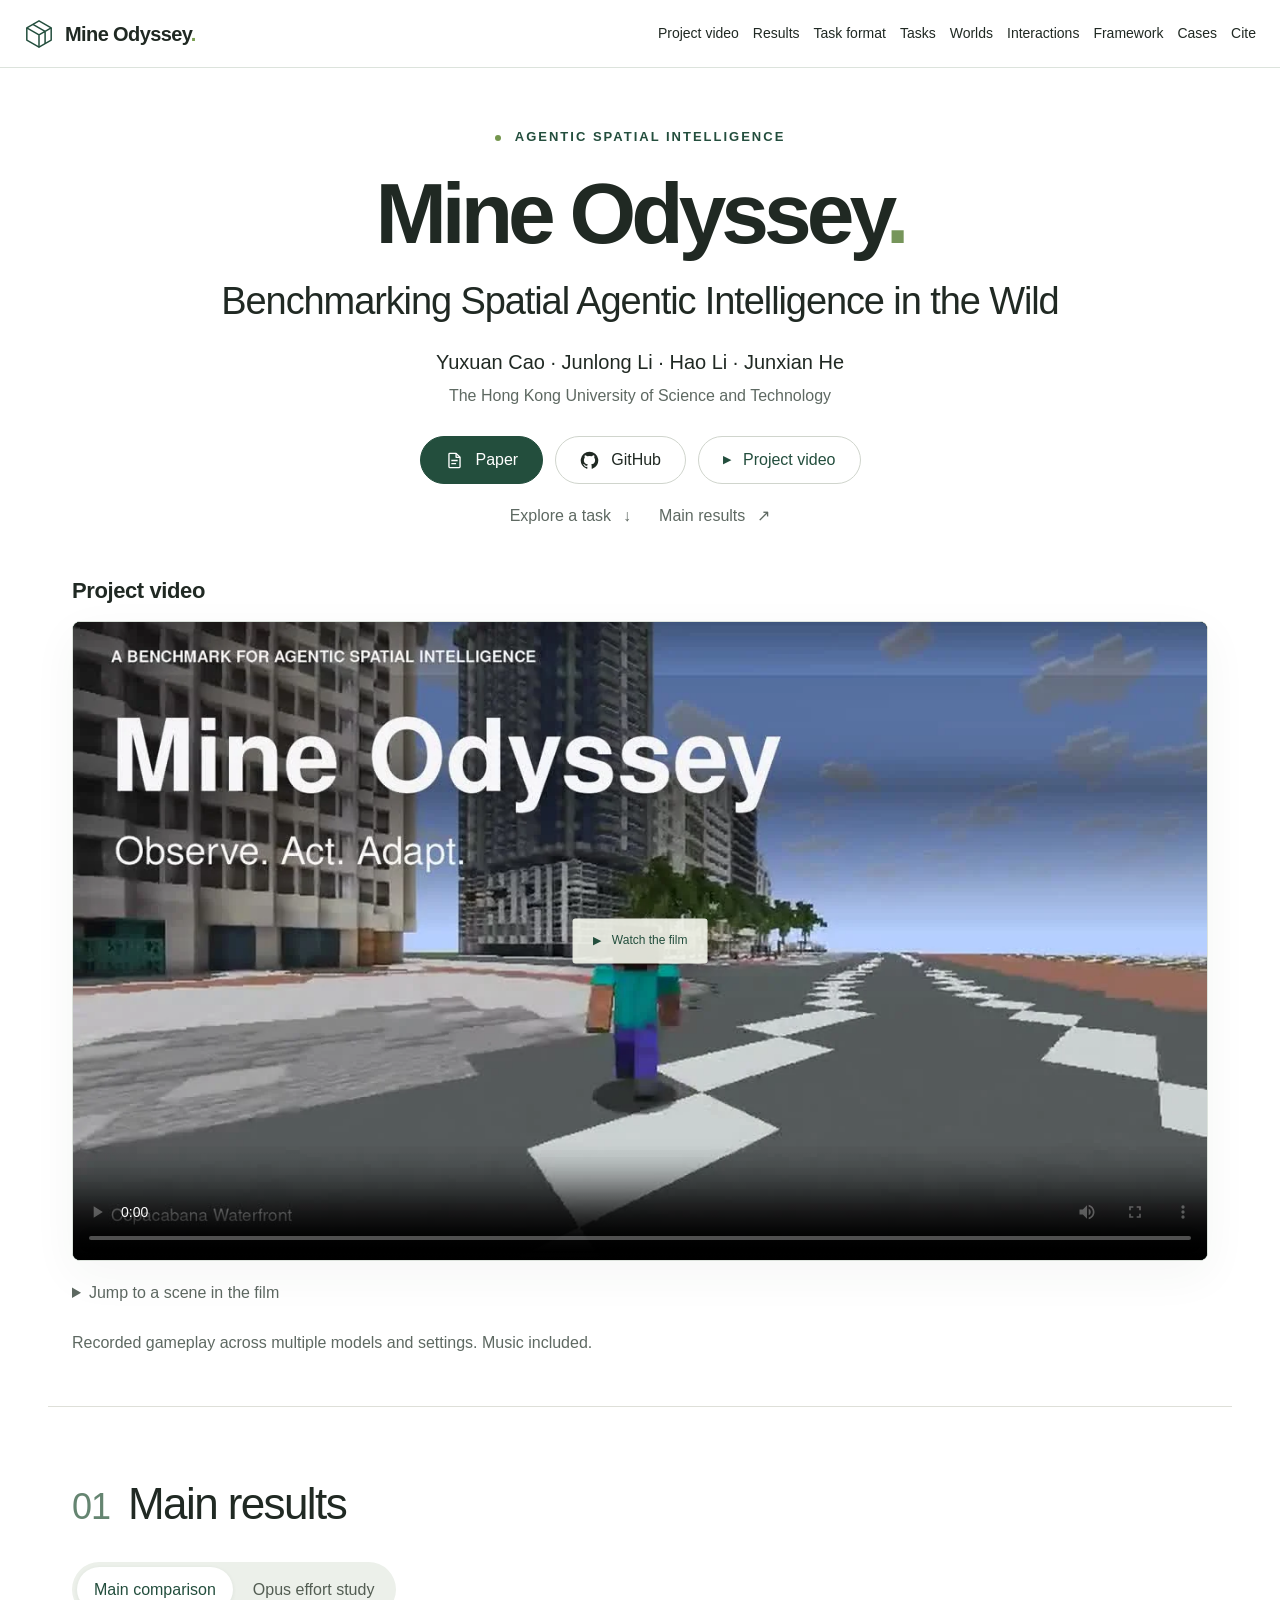
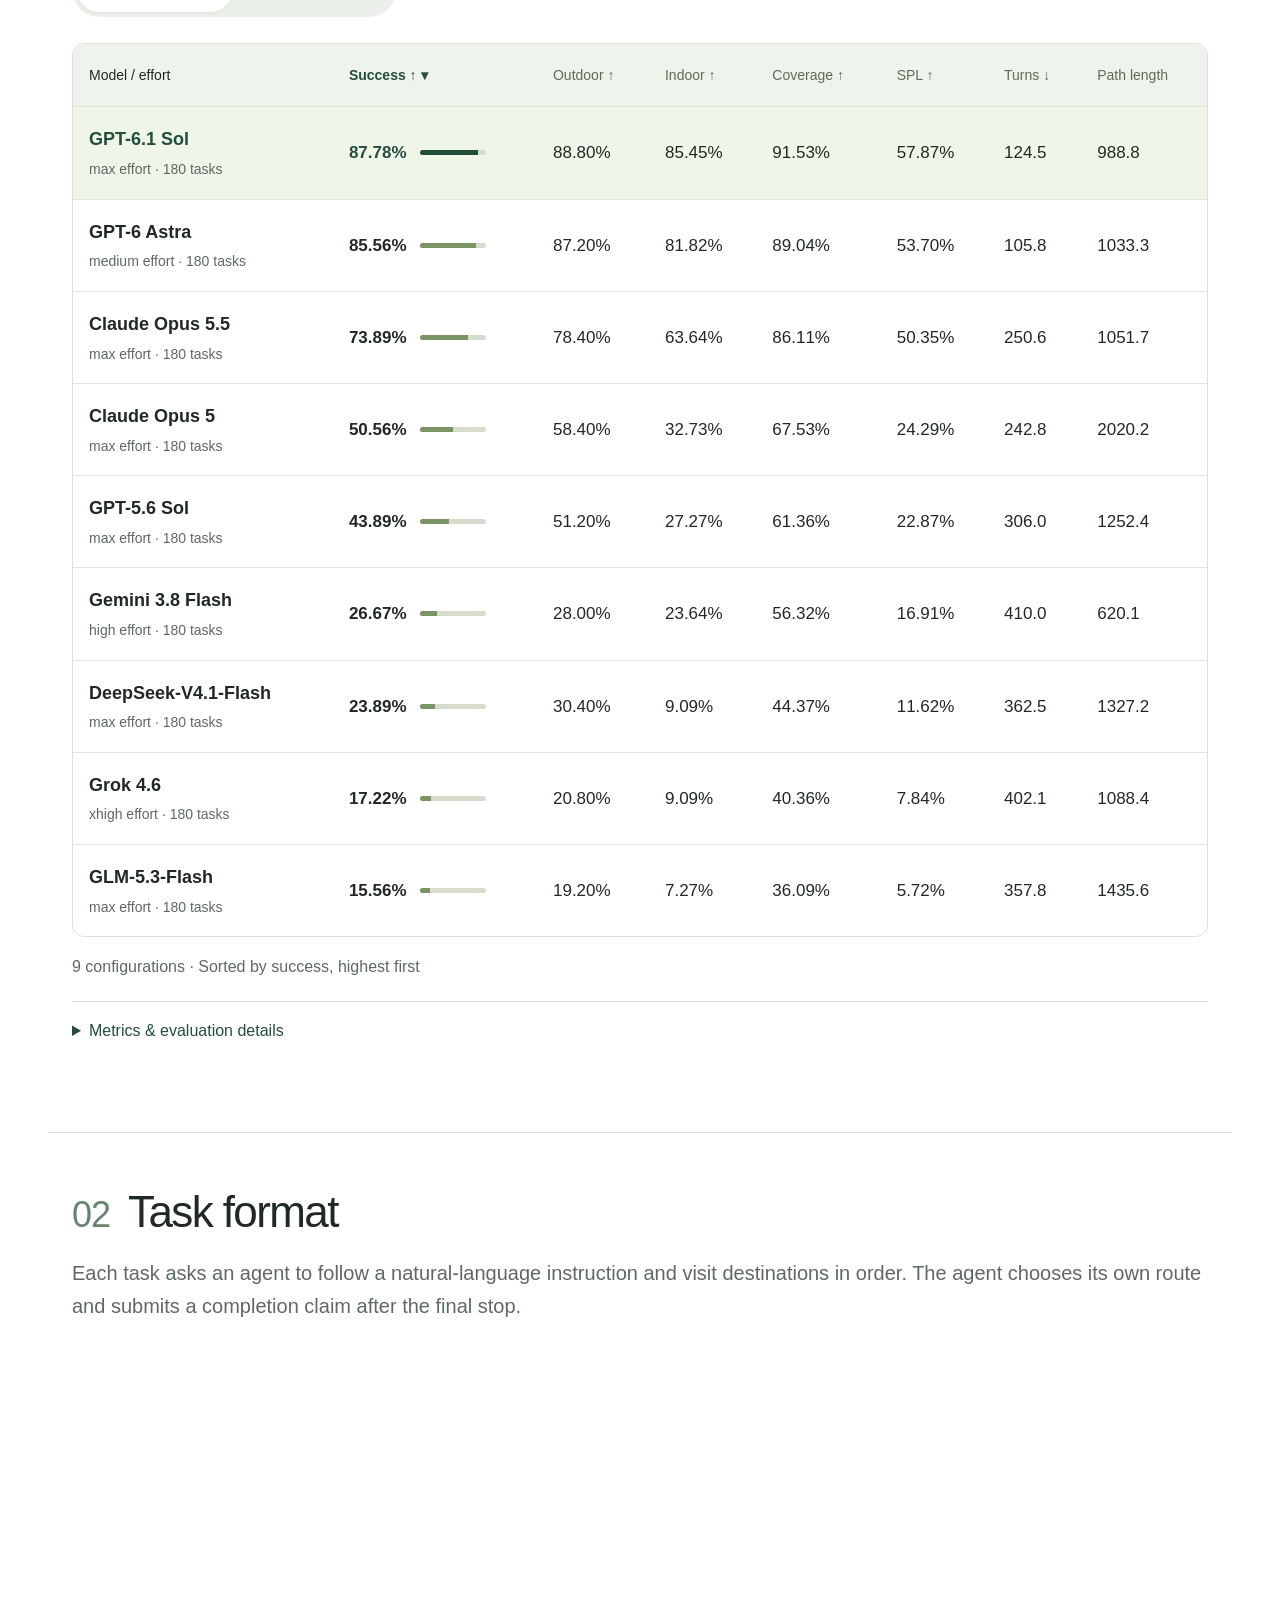
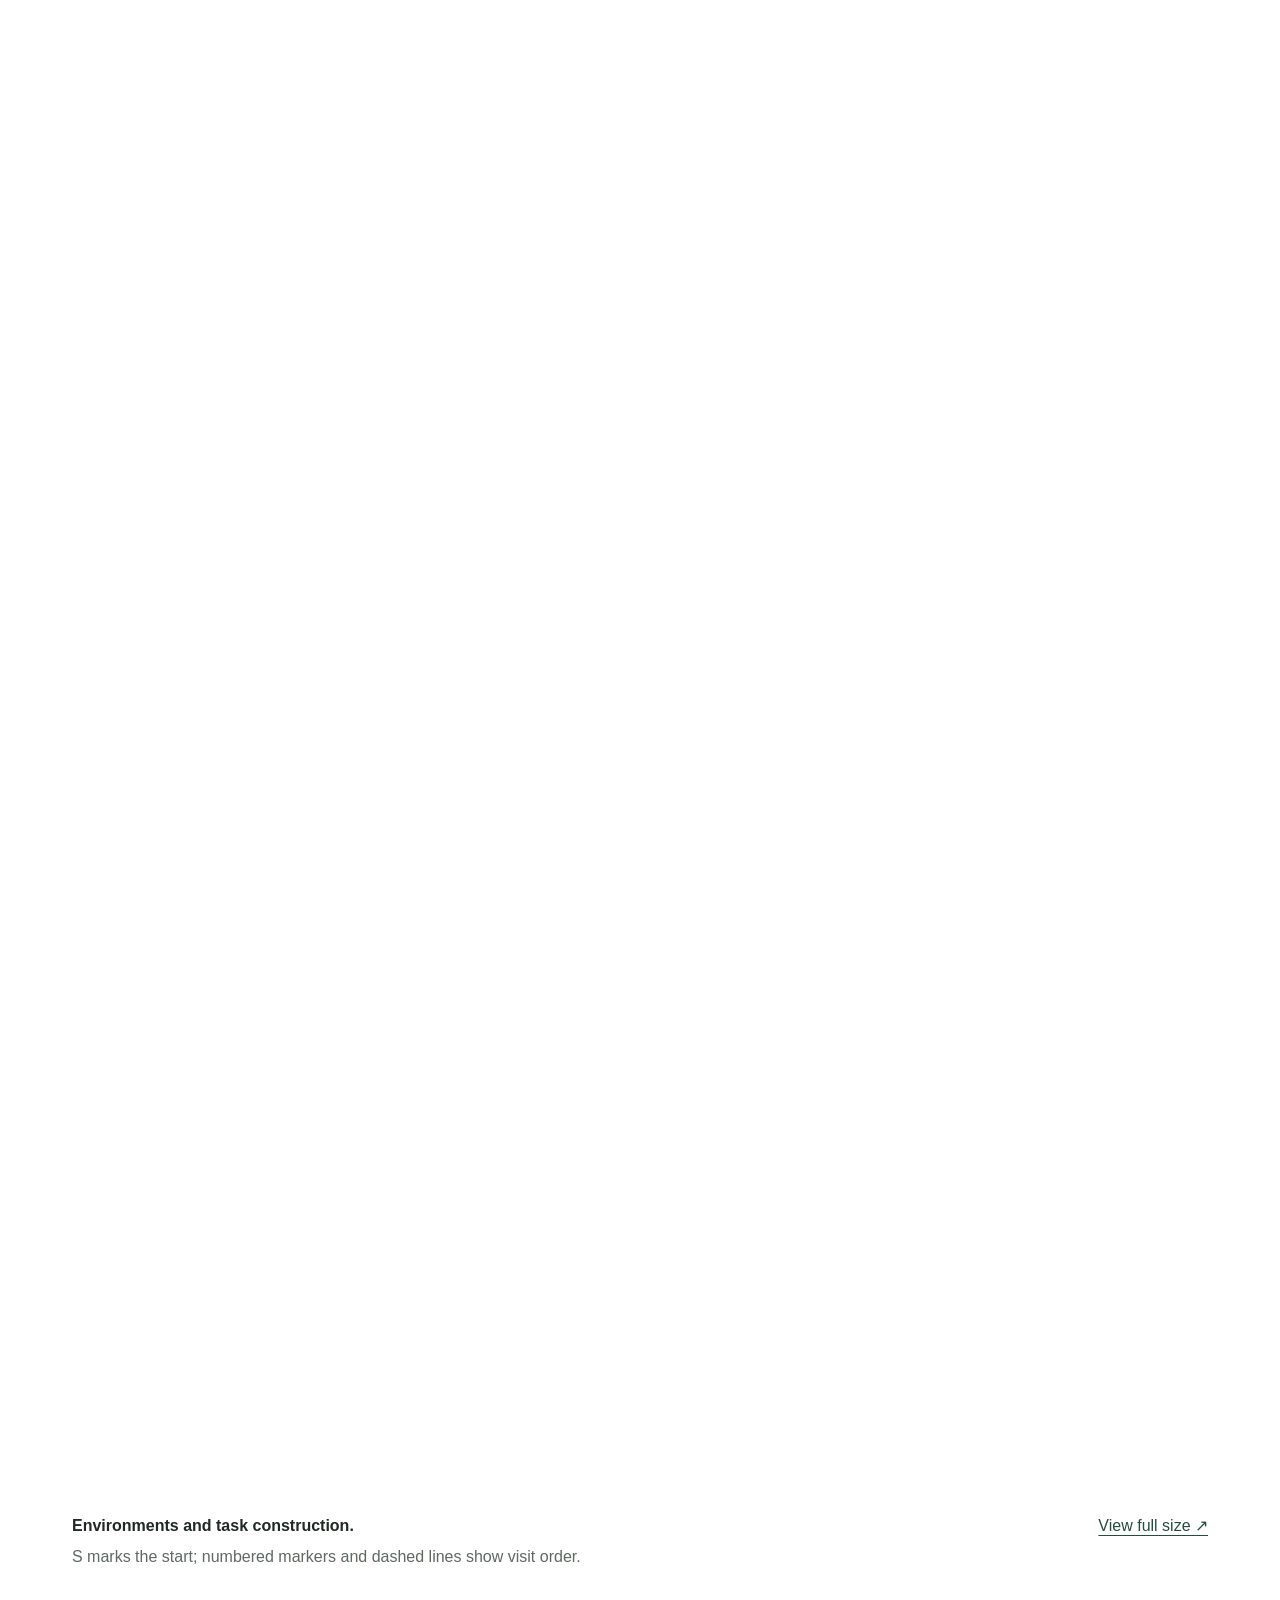
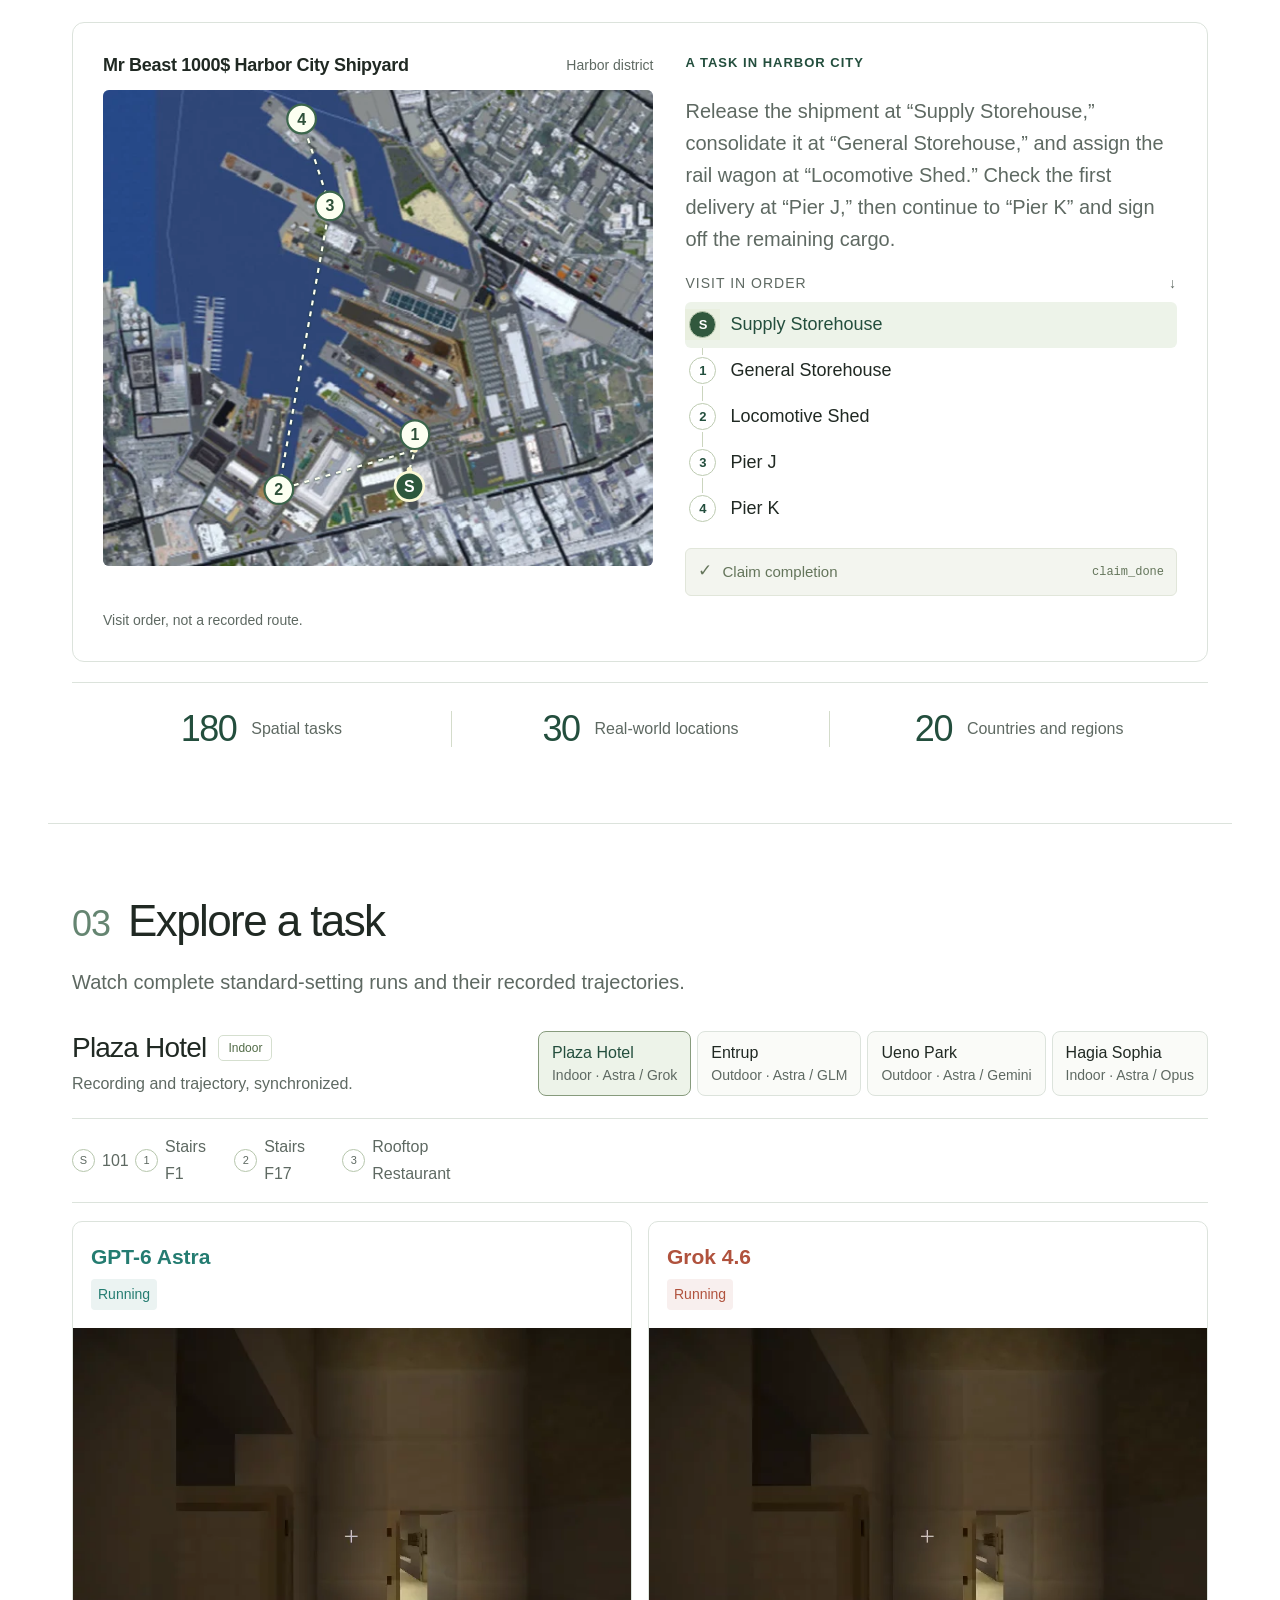
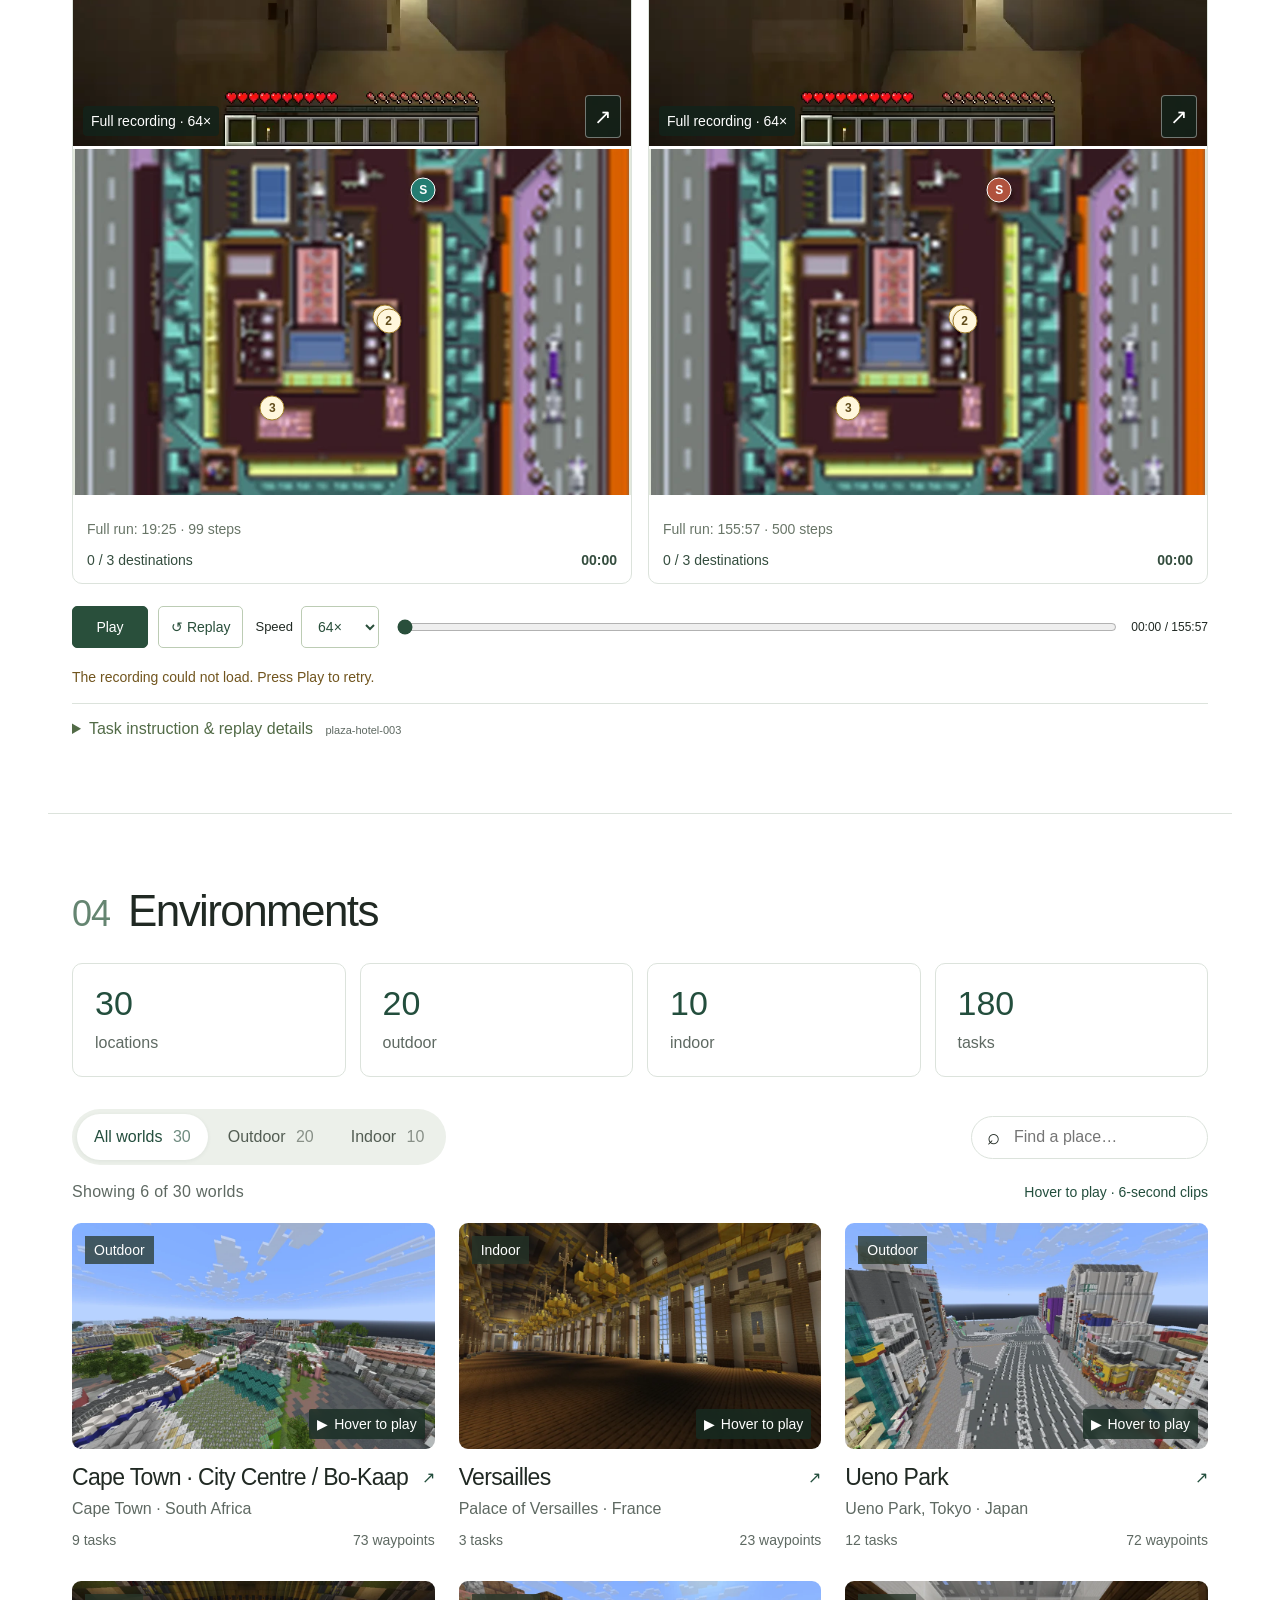
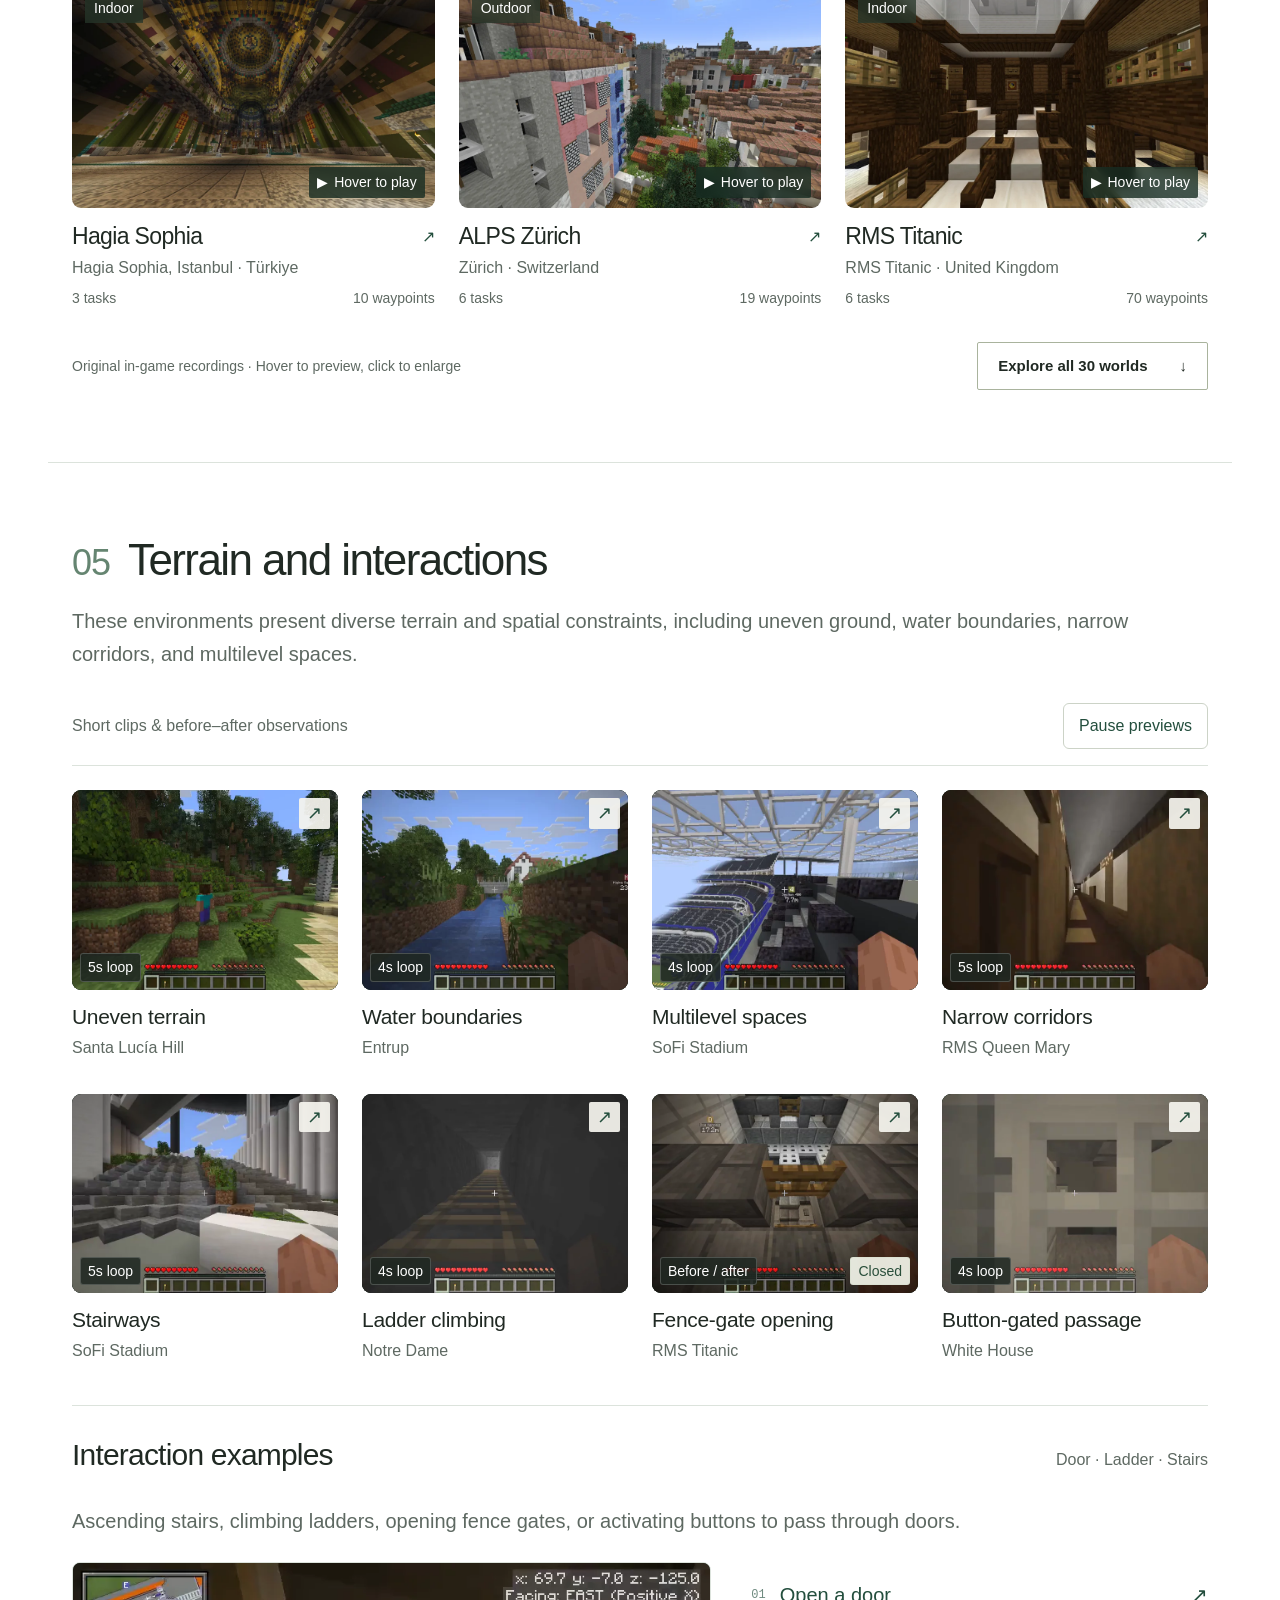
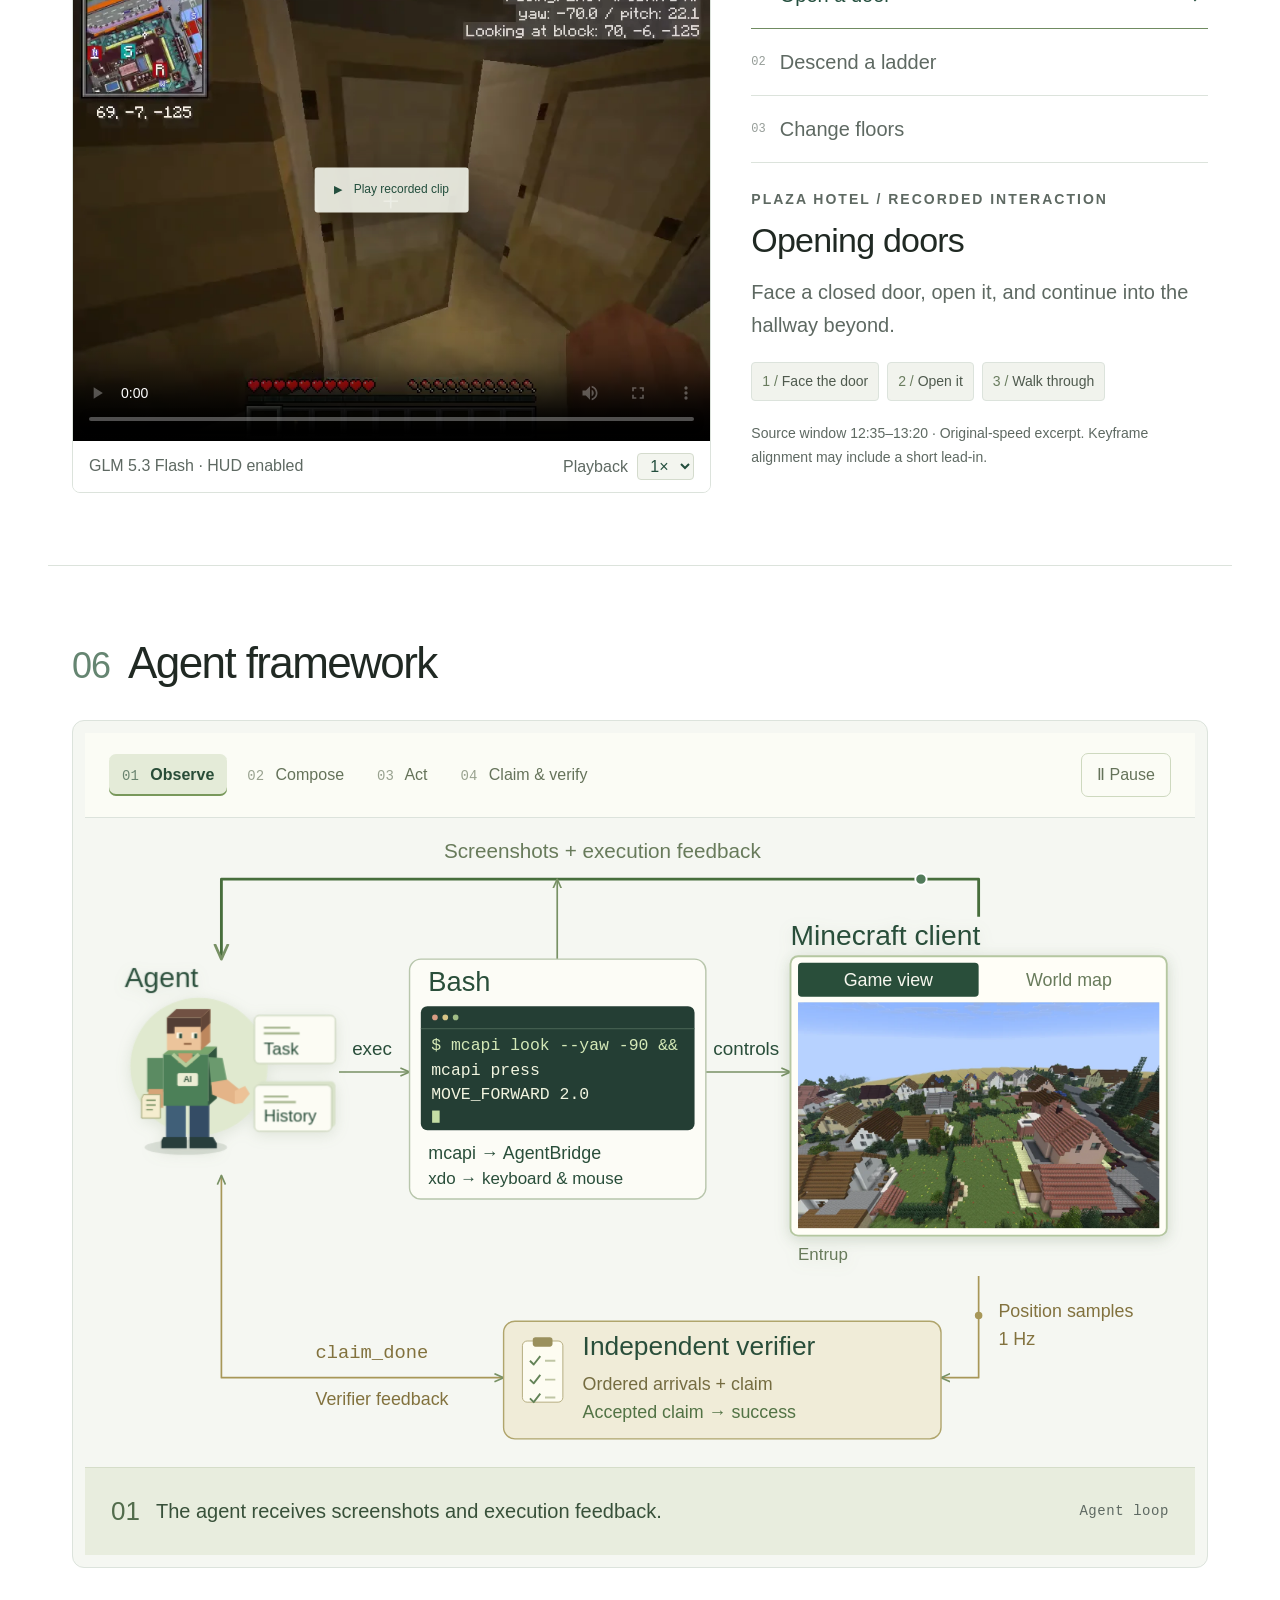
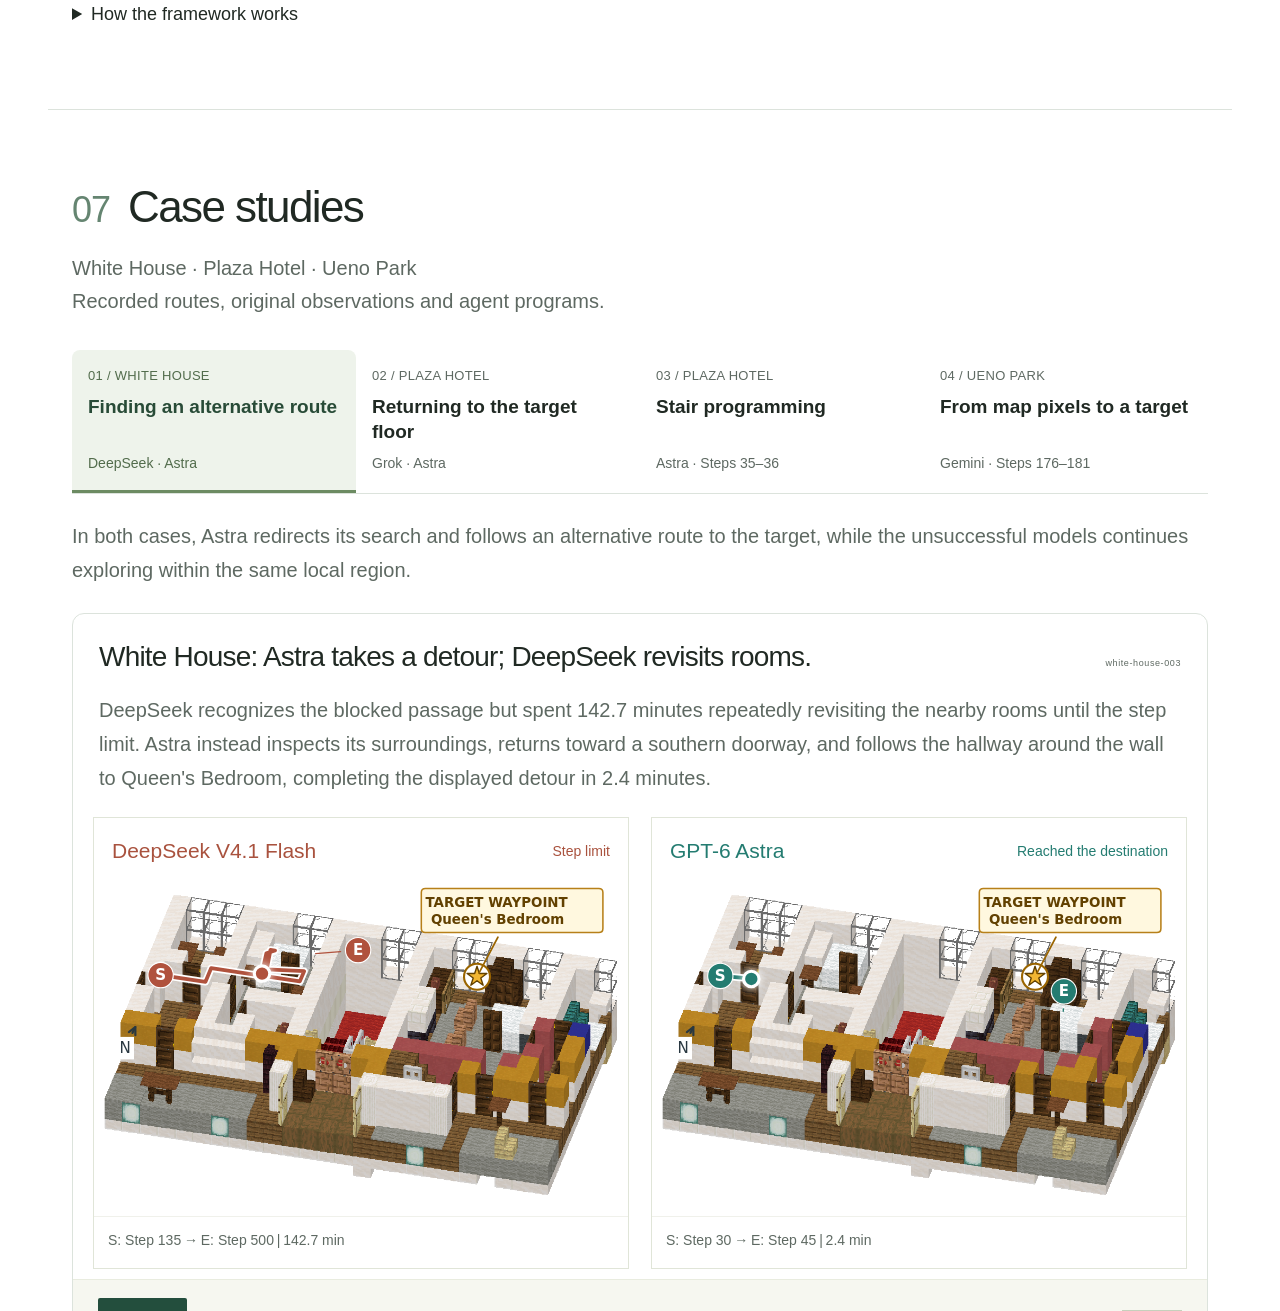
==== commit af960e90: "Link published arXiv paper and add authors and citation" ====
--- a/index.html
+++ b/index.html
@@ -9,8 +9,8 @@
   <meta name="theme-color" content="#ffffff">
   <title data-paper="title">Mine Odyssey: Benchmarking Spatial Agentic Intelligence in the Wild</title>
   <link rel="icon" href="favicon.svg?v=white-green-20261008" type="image/svg+xml">
-  <link rel="stylesheet" href="styles.css?v=white-green-20261008">
-  <script src="data/benchmark.js?v=task-introduction-20261008" defer></script>
+  <link rel="stylesheet" href="styles.css?v=arxiv-20261009">
+  <script src="data/benchmark.js?v=arxiv-20261009" defer></script>
   <script src="app.js?v=white-green-20261008" defer></script>
 </head>
 <body class="research-layout refined-layout paper-layout">
@@ -27,7 +27,9 @@
           <p class="eyebrow"><span class="status-dot"></span> Agentic spatial intelligence</p>
           <h1 id="hero-title">Mine Odyssey<span>.</span></h1>
           <p class="opening-description" data-paper="hero-title">Benchmarking Spatial Agentic Intelligence in the Wild</p>
-          <div class="opening-actions"><div class="opening-action-row"><a id="project-paper-link" class="button opening-primary project-resource-link" href="assets/mine-odyssey-paper-4230bdd6a58d.pdf" type="application/pdf" target="_blank" rel="noopener"><svg viewBox="0 0 24 24" fill="none" stroke="currentColor" stroke-width="1.7" aria-hidden="true"><path d="M14 3H6a1 1 0 0 0-1 1v16a1 1 0 0 0 1 1h12a1 1 0 0 0 1-1V8Z"/><path d="M14 3v5h5M8 12h8M8 16h6"/></svg>Paper</a><a id="project-github-link" class="opening-results-link project-resource-link" href="https://github.com/hkust-nlp/MineOdyssey" target="_blank" rel="noopener"><svg viewBox="0 0 24 24" fill="currentColor" aria-hidden="true"><path d="M12 .9a11.1 11.1 0 0 0-3.51 21.63c.56.1.76-.24.76-.54v-2.07c-3.1.68-3.76-1.31-3.76-1.31-.5-1.28-1.23-1.62-1.23-1.62-1.01-.69.08-.68.08-.68 1.12.08 1.7 1.14 1.7 1.14.99 1.7 2.6 1.21 3.23.93.1-.72.39-1.21.71-1.49-2.48-.28-5.08-1.24-5.08-5.52 0-1.22.44-2.21 1.15-2.99-.12-.28-.5-1.42.11-2.96 0 0 .94-.3 3.05 1.14a10.6 10.6 0 0 1 5.55 0c2.12-1.44 3.05-1.14 3.05-1.14.61 1.54.23 2.68.12 2.96.71.78 1.14 1.77 1.14 2.99 0 4.29-2.61 5.24-5.09 5.52.4.35.76 1.03.76 2.07v3.03c0 .3.2.65.77.54A11.1 11.1 0 0 0 12 .9Z"/></svg>GitHub</a><a class="opening-film-link" href="#film"><span aria-hidden="true">▶</span> Project video</a></div><div class="opening-action-row"><a class="opening-results-link" href="#tasks">Explore a task <span aria-hidden="true">↓</span></a><a class="opening-results-link" href="#results">Main results <span aria-hidden="true">↗</span></a></div></div>
+          <p id="paper-authors" class="opening-authors">Yuxuan Cao · Junlong Li · Hao Li · Junxian He</p>
+          <p class="opening-affiliation">The Hong Kong University of Science and Technology</p>
+          <div class="opening-actions"><div class="opening-action-row"><a id="project-paper-link" class="button opening-primary project-resource-link" href="https://arxiv.org/pdf/2610.11328" type="application/pdf" target="_blank" rel="noopener"><svg viewBox="0 0 24 24" fill="none" stroke="currentColor" stroke-width="1.7" aria-hidden="true"><path d="M14 3H6a1 1 0 0 0-1 1v16a1 1 0 0 0 1 1h12a1 1 0 0 0 1-1V8Z"/><path d="M14 3v5h5M8 12h8M8 16h6"/></svg>Paper</a><a id="project-github-link" class="opening-results-link project-resource-link" href="https://github.com/hkust-nlp/MineOdyssey" target="_blank" rel="noopener"><svg viewBox="0 0 24 24" fill="currentColor" aria-hidden="true"><path d="M12 .9a11.1 11.1 0 0 0-3.51 21.63c.56.1.76-.24.76-.54v-2.07c-3.1.68-3.76-1.31-3.76-1.31-.5-1.28-1.23-1.62-1.23-1.62-1.01-.69.08-.68.08-.68 1.12.08 1.7 1.14 1.7 1.14.99 1.7 2.6 1.21 3.23.93.1-.72.39-1.21.71-1.49-2.48-.28-5.08-1.24-5.08-5.52 0-1.22.44-2.21 1.15-2.99-.12-.28-.5-1.42.11-2.96 0 0 .94-.3 3.05 1.14a10.6 10.6 0 0 1 5.55 0c2.12-1.44 3.05-1.14 3.05-1.14.61 1.54.23 2.68.12 2.96.71.78 1.14 1.77 1.14 2.99 0 4.29-2.61 5.24-5.09 5.52.4.35.76 1.03.76 2.07v3.03c0 .3.2.65.77.54A11.1 11.1 0 0 0 12 .9Z"/></svg>GitHub</a><a class="opening-film-link" href="#film"><span aria-hidden="true">▶</span> Project video</a></div><div class="opening-action-row"><a class="opening-results-link" href="#tasks">Explore a task <span aria-hidden="true">↓</span></a><a class="opening-results-link" href="#results">Main results <span aria-hidden="true">↗</span></a></div></div>
         </div>
     <section class="film-section opening-film" id="film" aria-labelledby="film-title">
       <div class="section-heading"><div><p class="eyebrow">The project film</p><h2 id="film-title">Project video</h2></div></div>
@@ -134,12 +136,16 @@
 
     <section class="section shell citation-section" id="cite" aria-labelledby="cite-title">
       <div class="section-heading"><div><p class="eyebrow section-number" aria-hidden="true">08</p><h2 id="cite-title">Cite</h2></div></div>
+      <p class="small-note"><a href="https://arxiv.org/abs/2610.11328" target="_blank" rel="noopener">arXiv:2610.11328</a> · 2026</p>
       <div class="citation-block"><div class="citation-toolbar"><span>BibTeX</span><button type="button" id="copy-citation">Copy BibTeX</button></div>
         <pre tabindex="0" aria-label="BibTeX citation"><code id="citation-bibtex">@misc{cao2026mineodyssey,
   title = {Mine Odyssey: Benchmarking Spatial Agentic Intelligence in the Wild},
   author = {Cao, Yuxuan and Li, Junlong and Li, Hao and He, Junxian},
   year = {2026},
-  url = {https://mine-odyssey.github.io/}
+  eprint = {2610.11328},
+  archivePrefix = {arXiv},
+  primaryClass = {cs.AI},
+  url = {https://arxiv.org/abs/2610.11328}
 }</code></pre>
         <p class="sr-only" id="citation-status" role="status" aria-live="polite"></p>
       </div>
--- a/styles.css
+++ b/styles.css
@@ -1451,6 +1451,8 @@
 .paper-layout .opening h1{font-family:var(--sans);font-size:clamp(58px,6.7vw,94px);font-weight:650;line-height:1.05;letter-spacing:-5px;margin-bottom:20px}
 .paper-layout .opening-description{text-wrap:balance;font-size:clamp(27px,3vw,38px);font-weight:450;line-height:1.25;letter-spacing:-1.1px;color:var(--ink);max-width:860px}
 .paper-layout .opening-actions{margin-top:28px;gap:10px}
+.paper-layout .opening-authors{margin:20px 0 5px;font-size:clamp(17px,2vw,20px);line-height:1.6;font-weight:500;color:var(--ink)}
+.paper-layout .opening-affiliation{margin:0;font-size:16px;line-height:1.6;color:var(--muted)}
 .paper-layout .opening-action-row:first-child>a{border-radius:999px;min-height:46px;padding:10px 24px;font-size:16px}
 .paper-layout .opening-action-row:last-child{gap:28px}
 .paper-layout .opening-action-row:last-child>a{font-size:16px;font-weight:450}
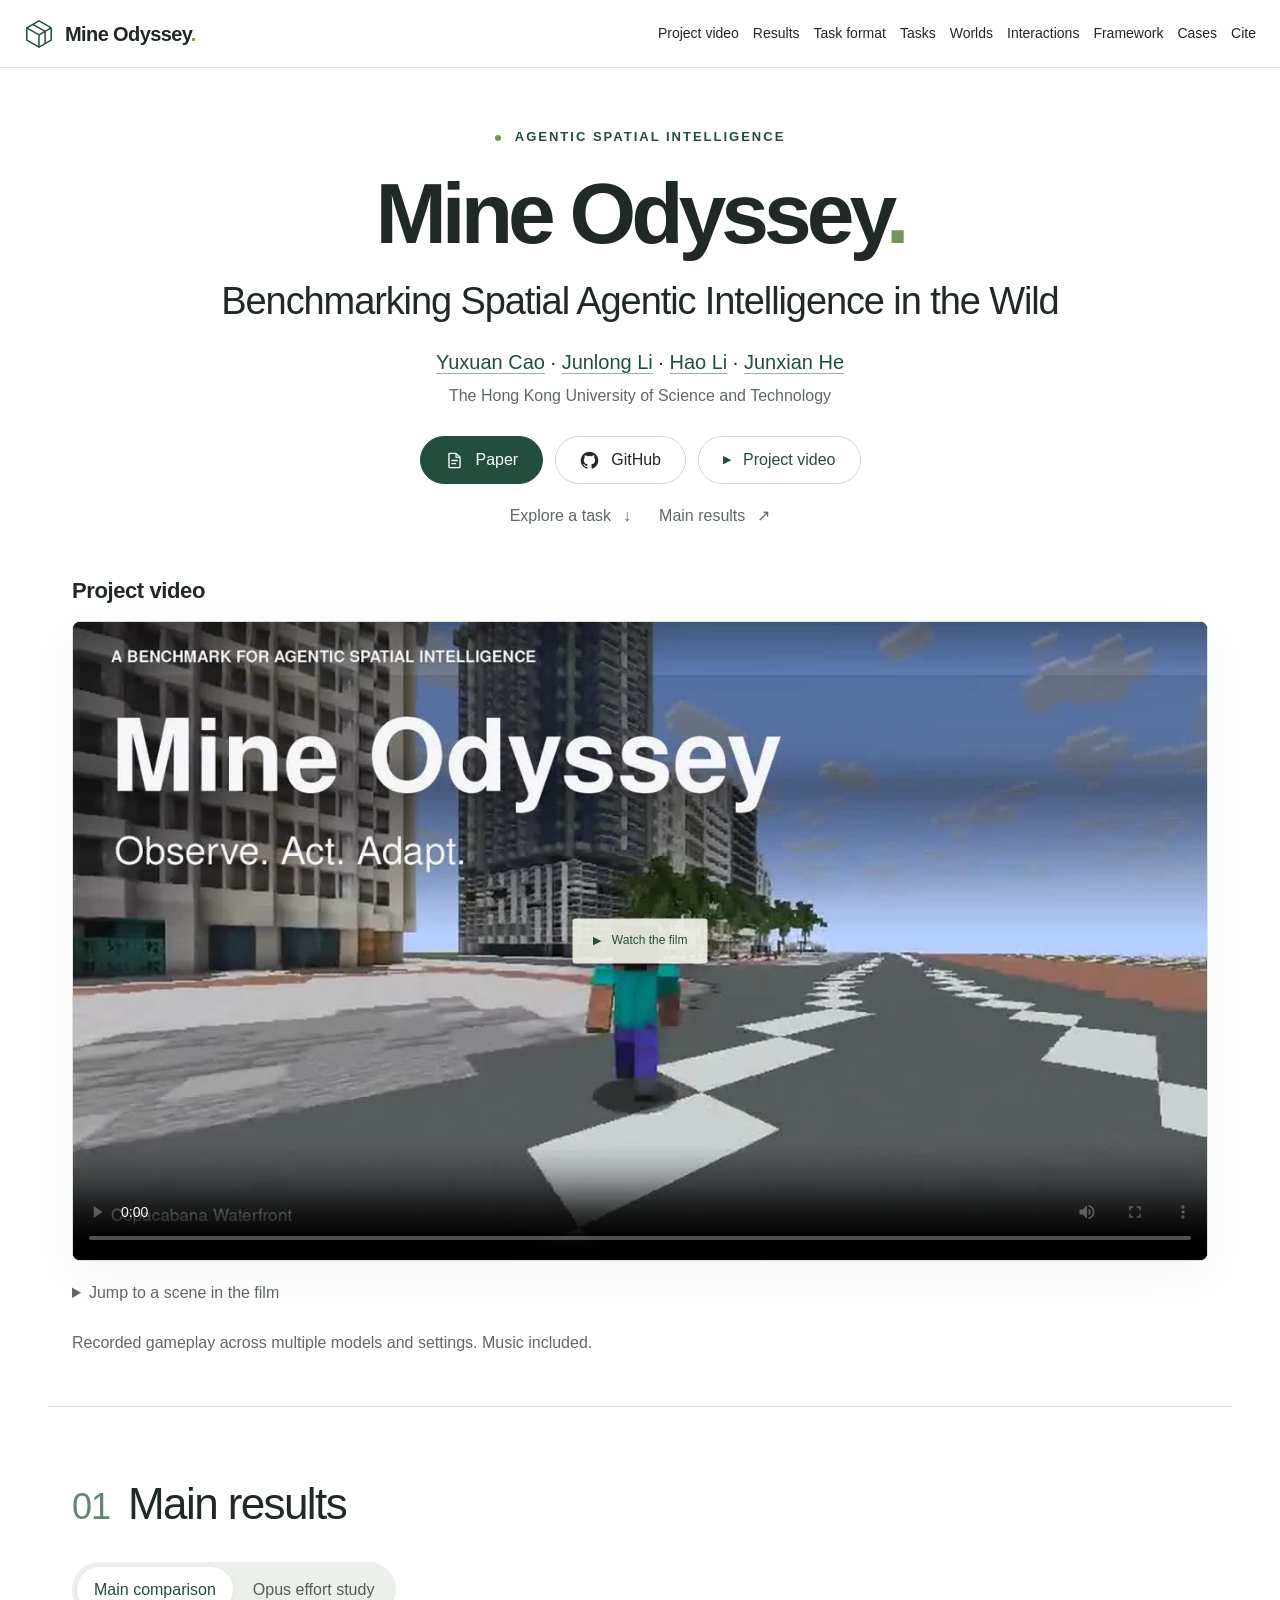
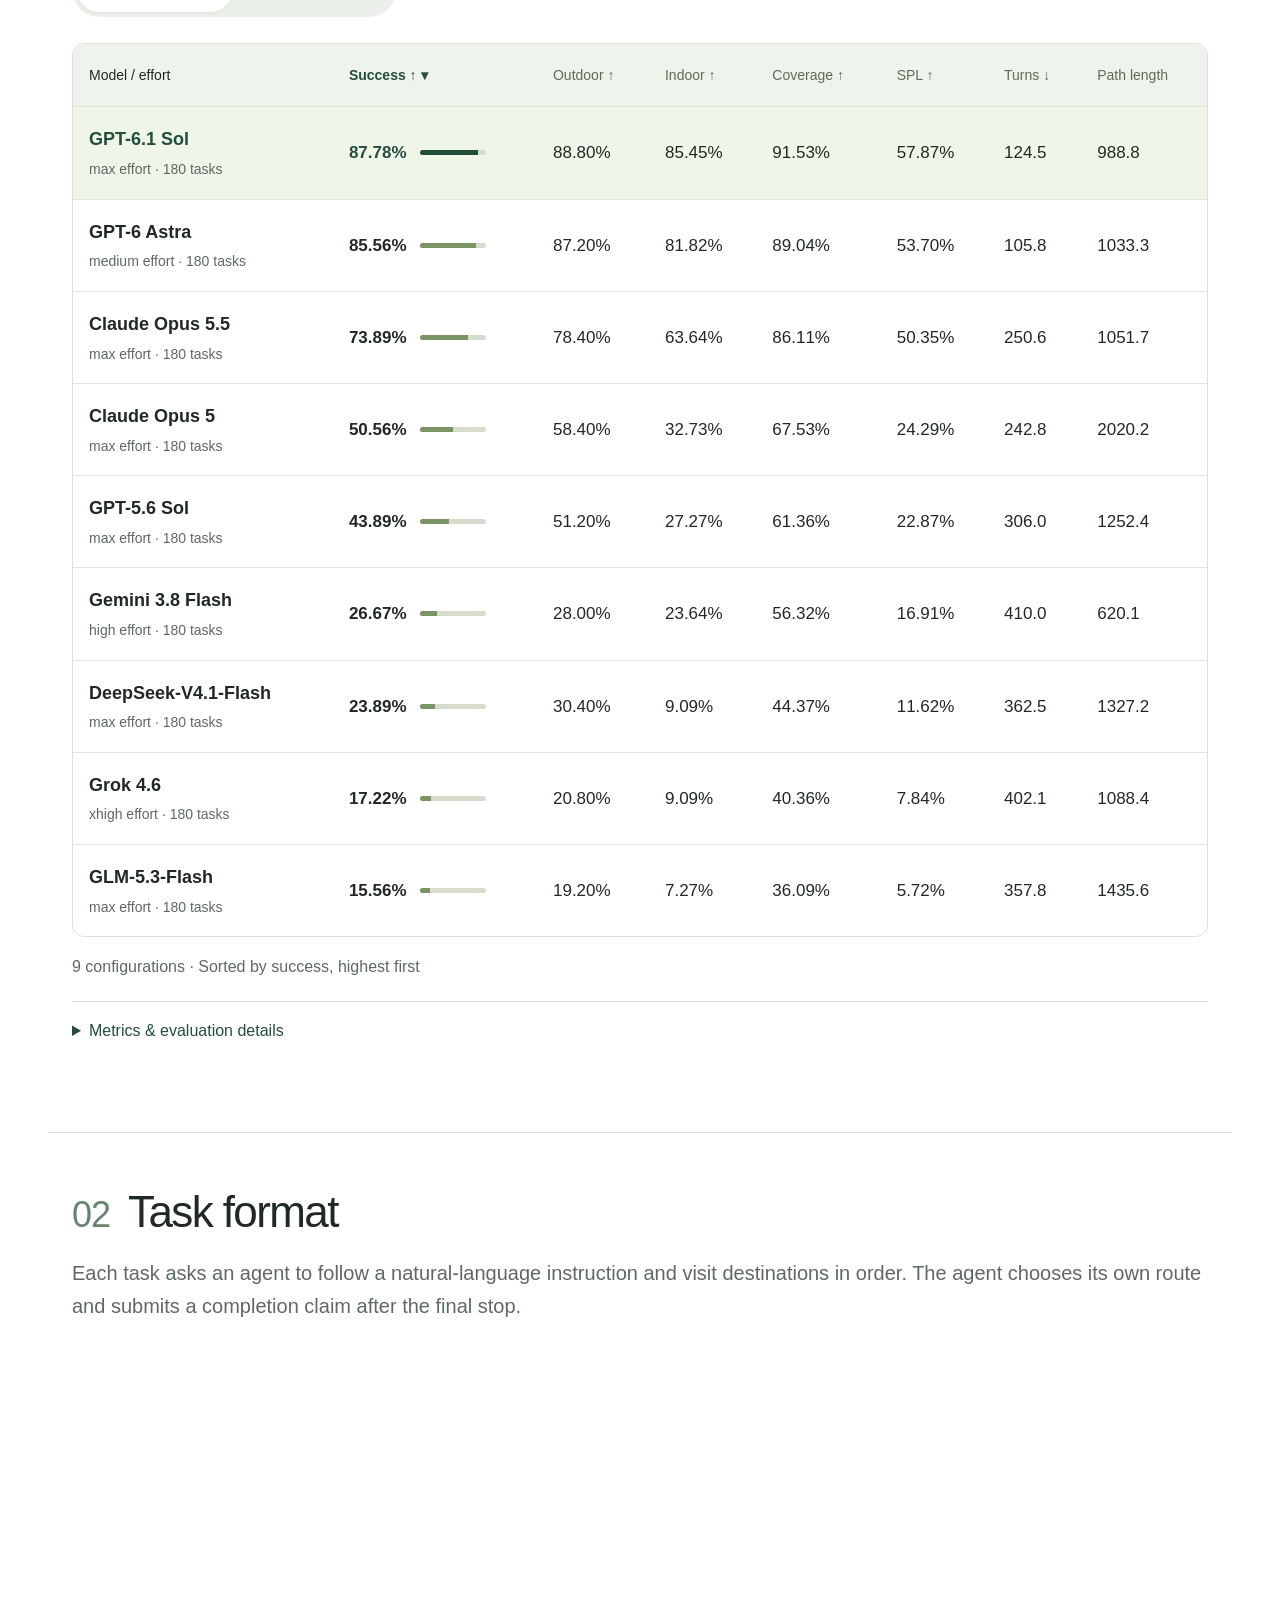
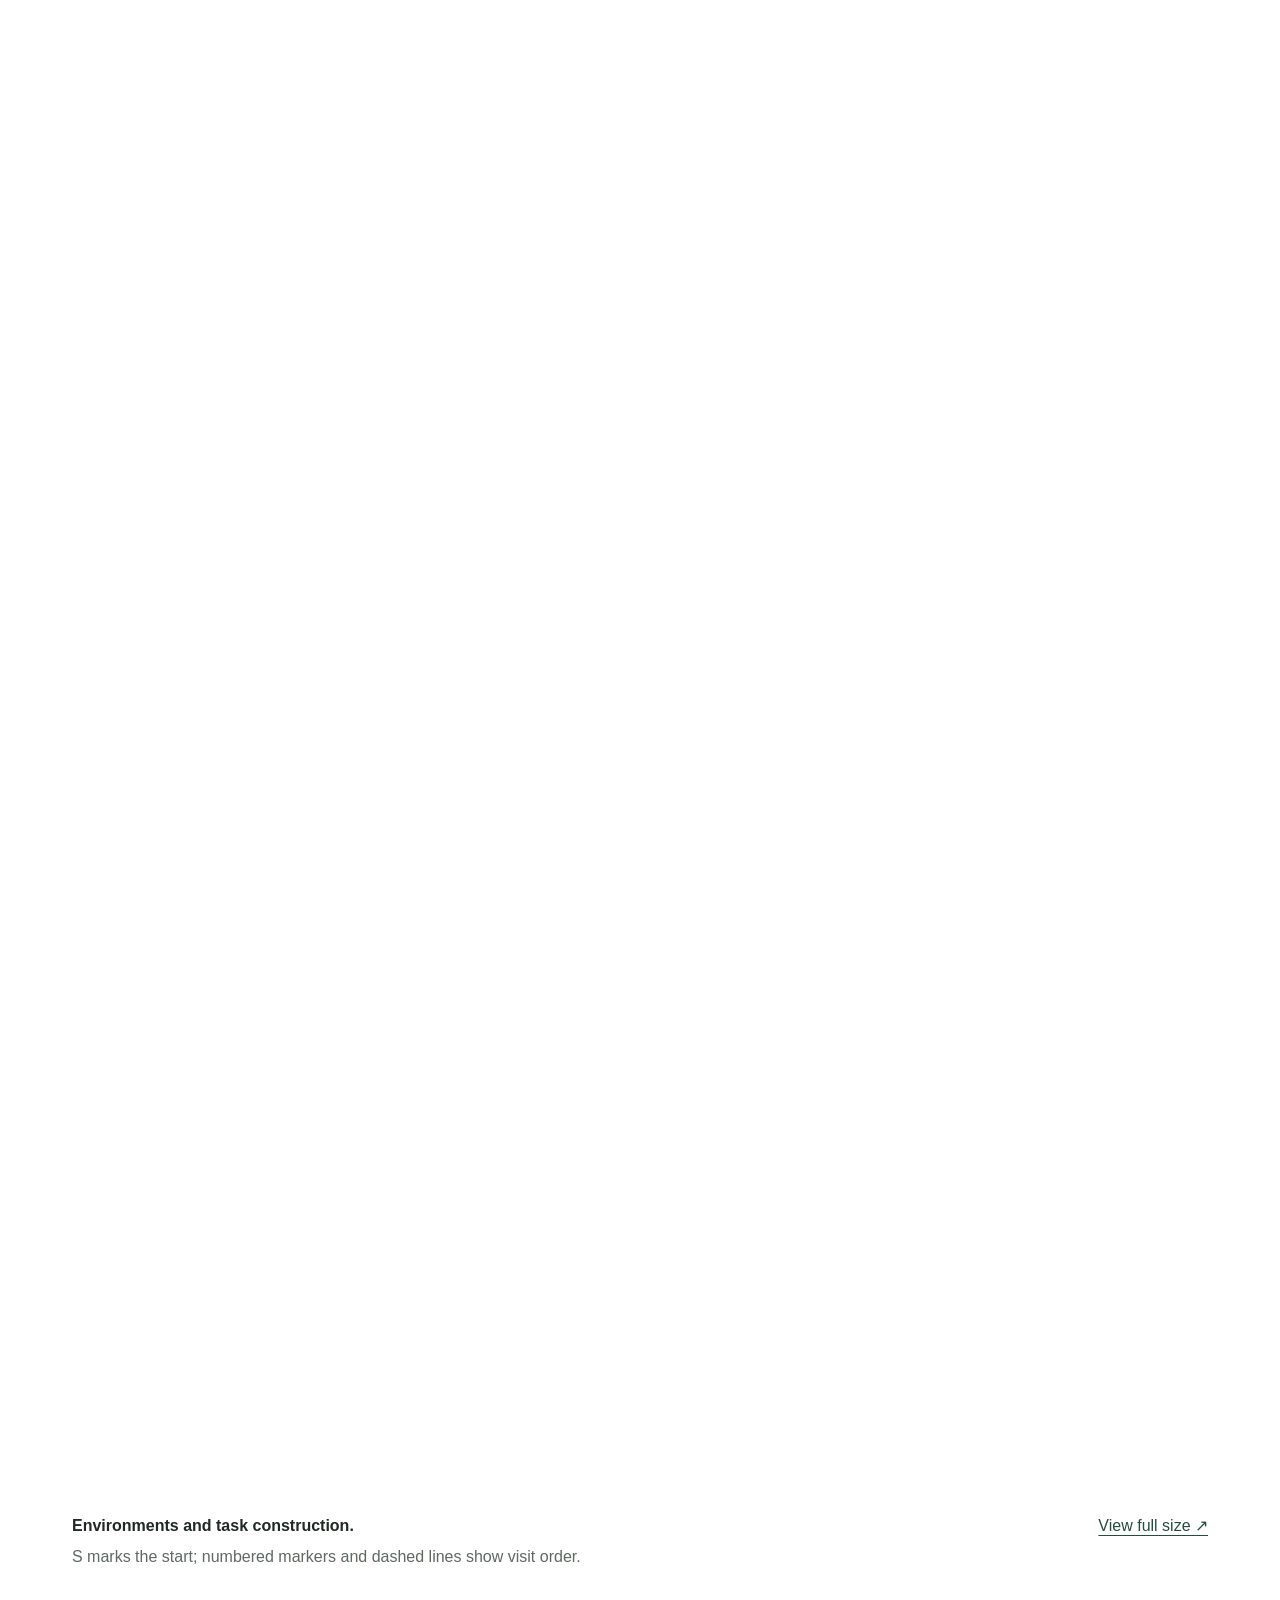
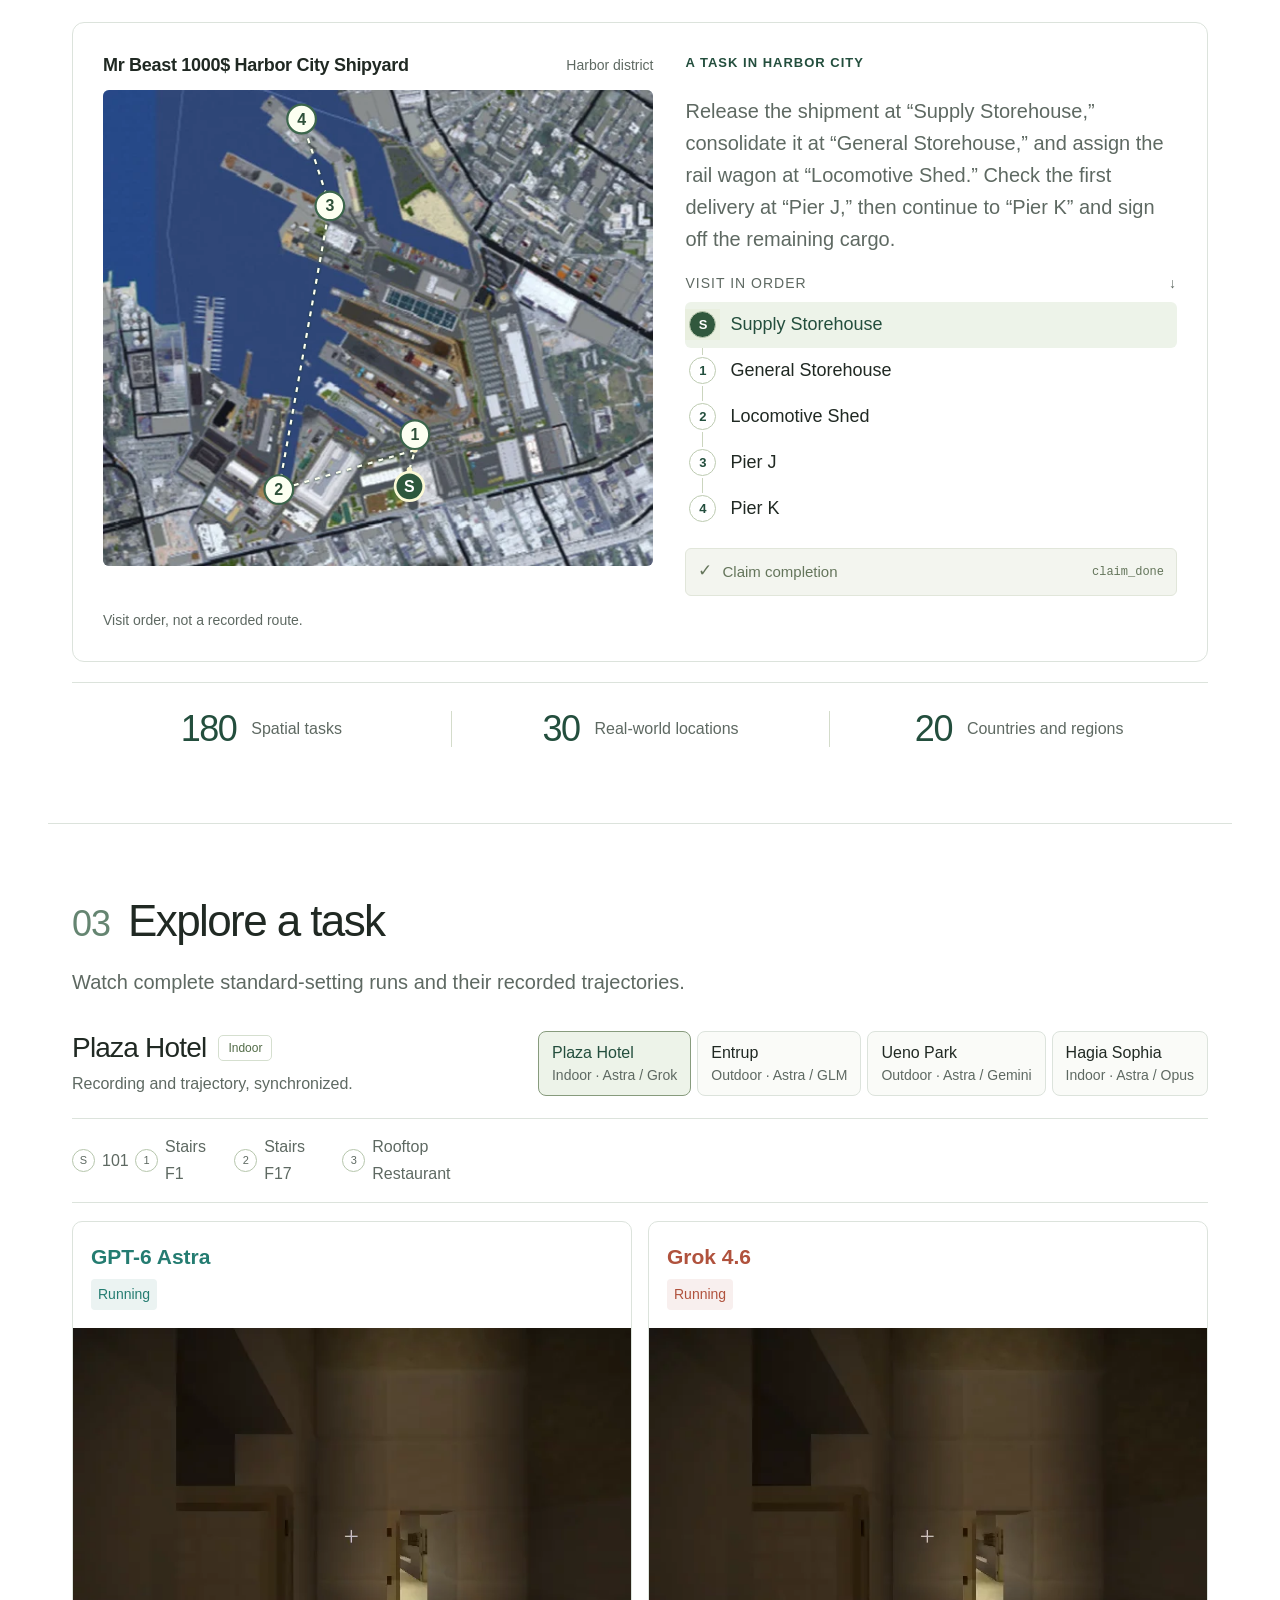
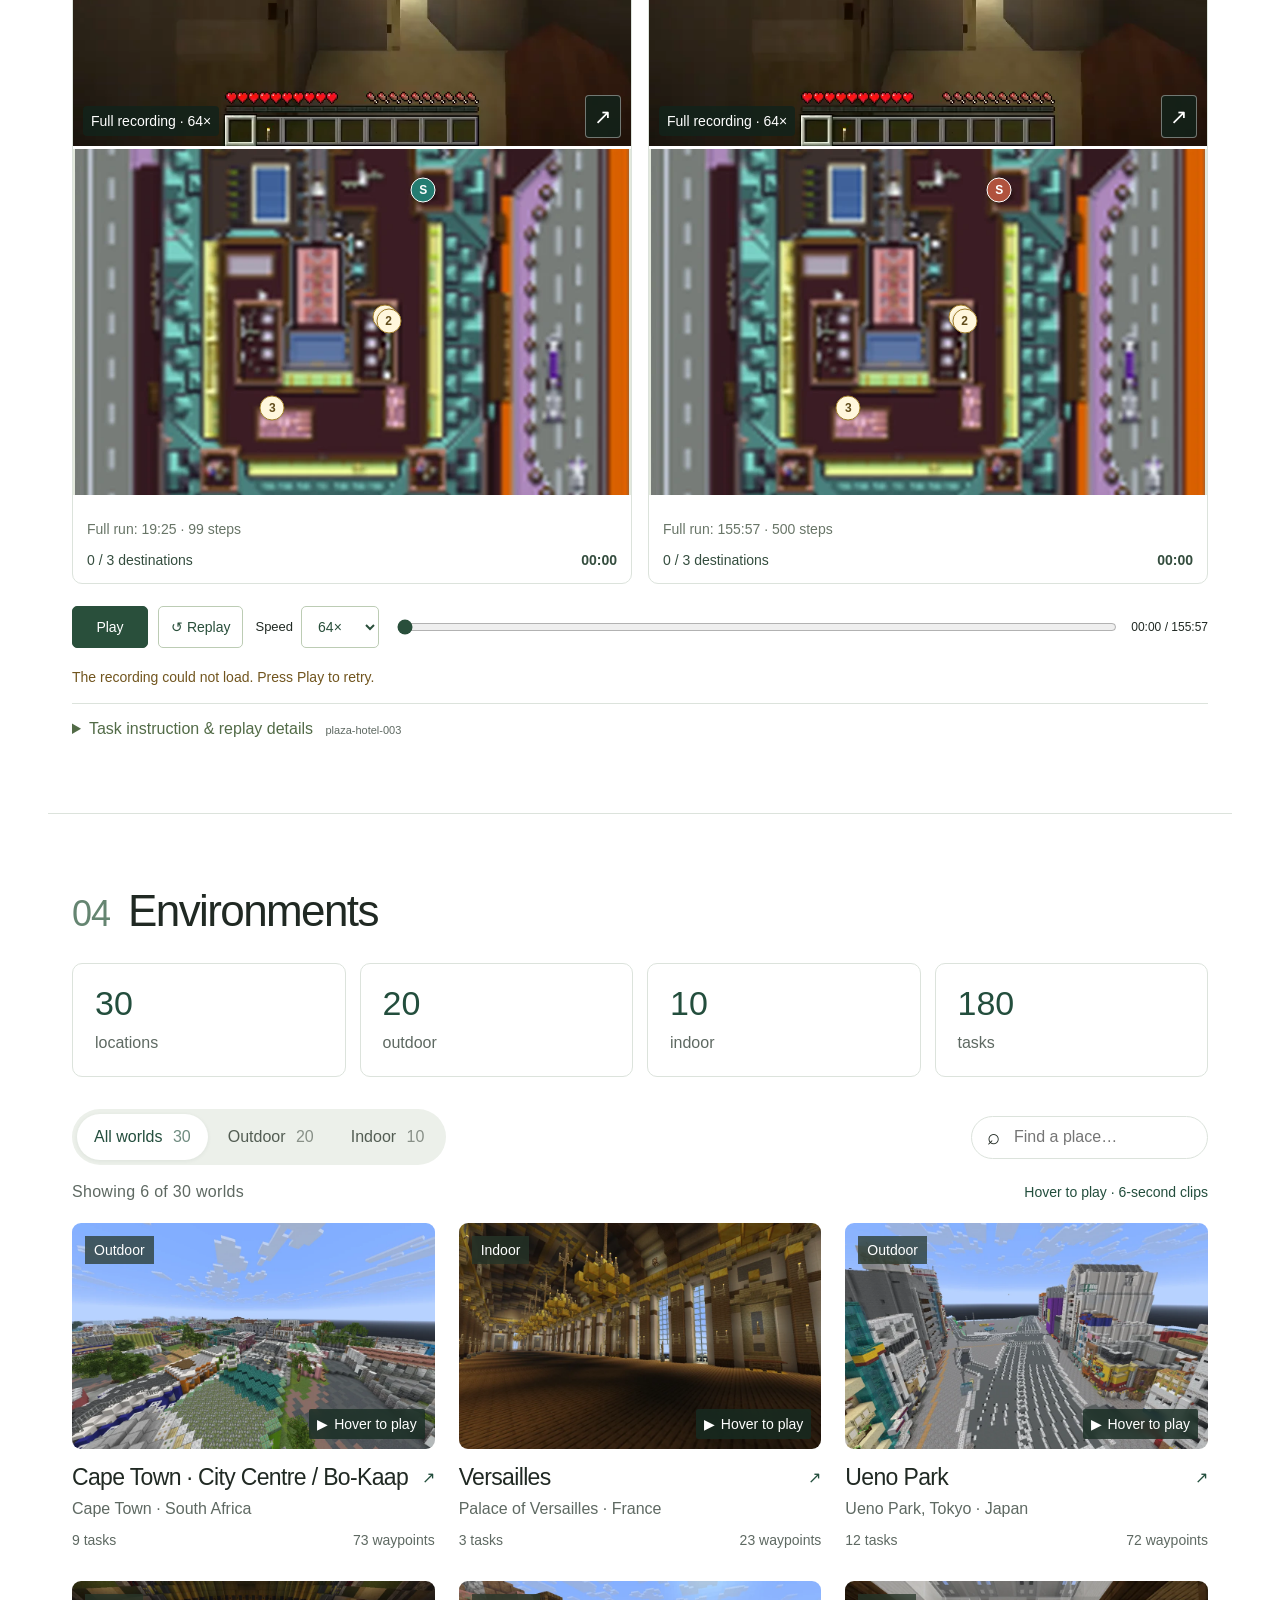
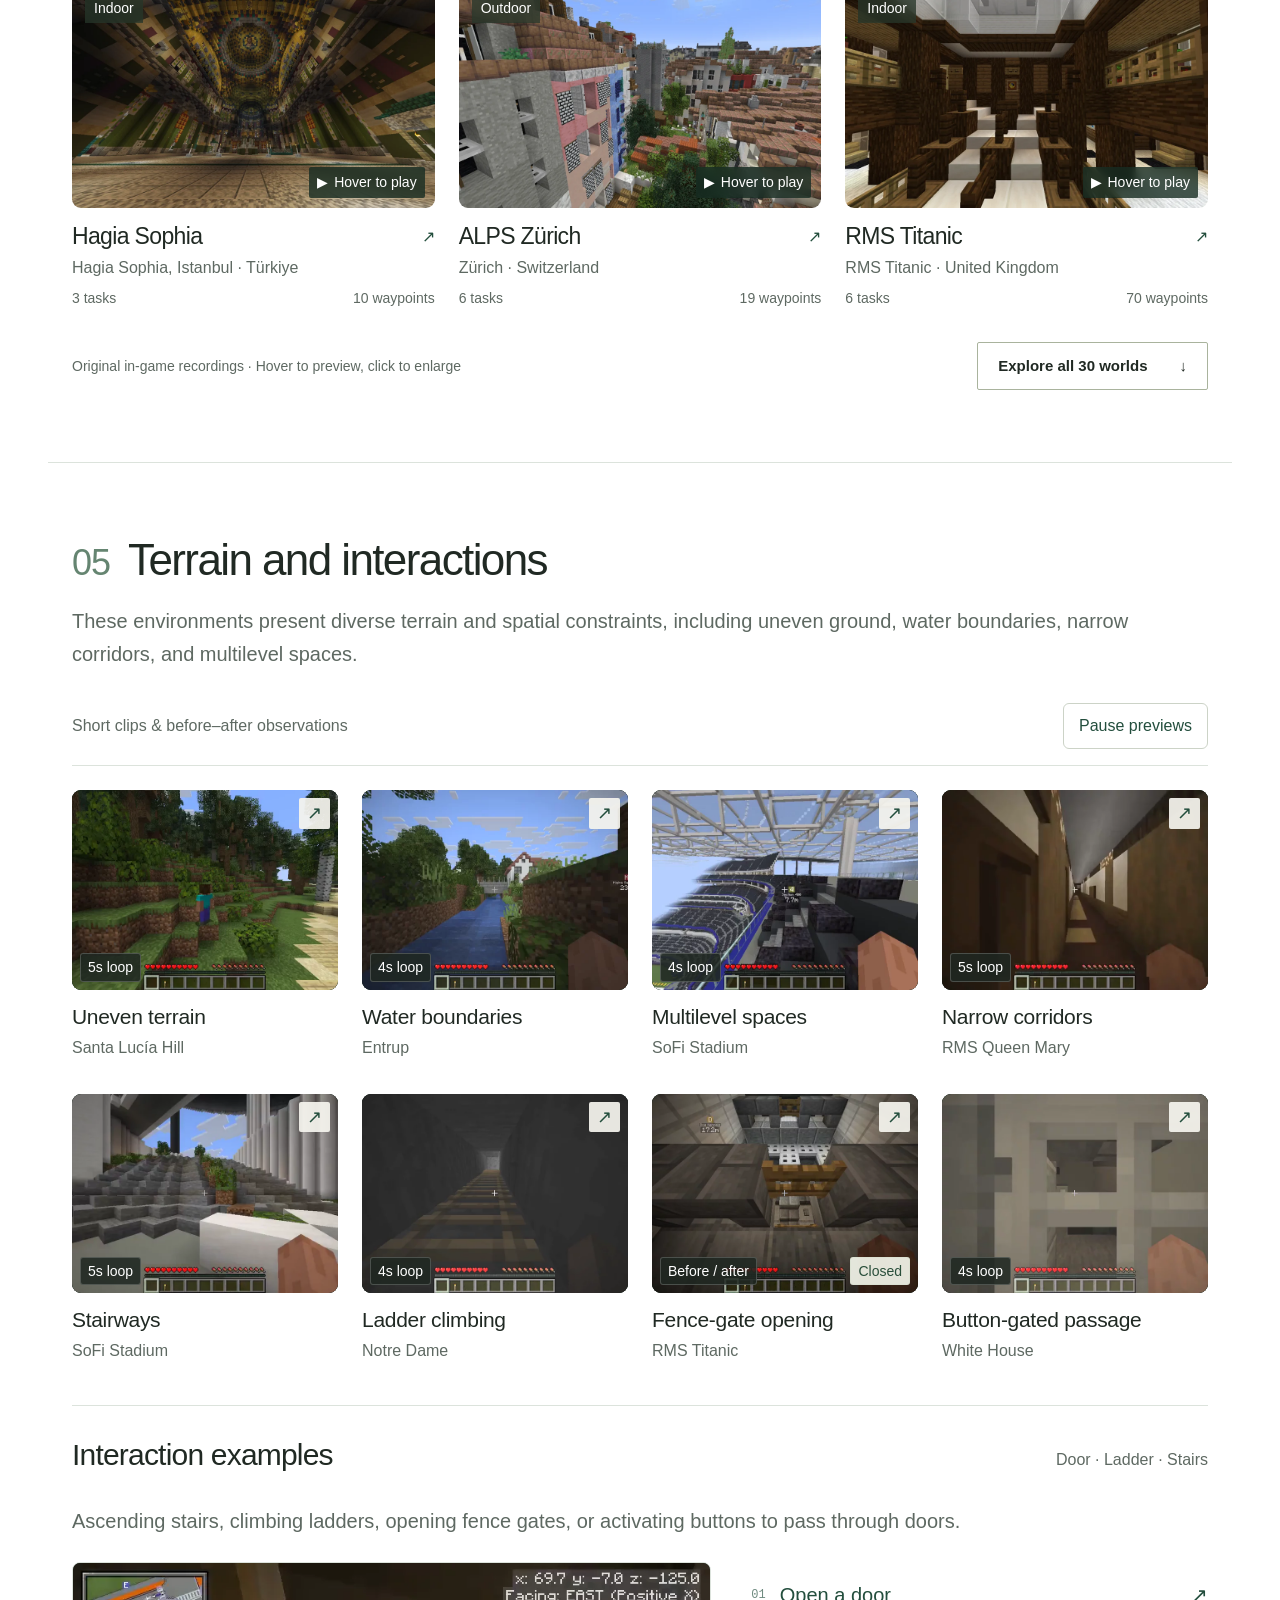
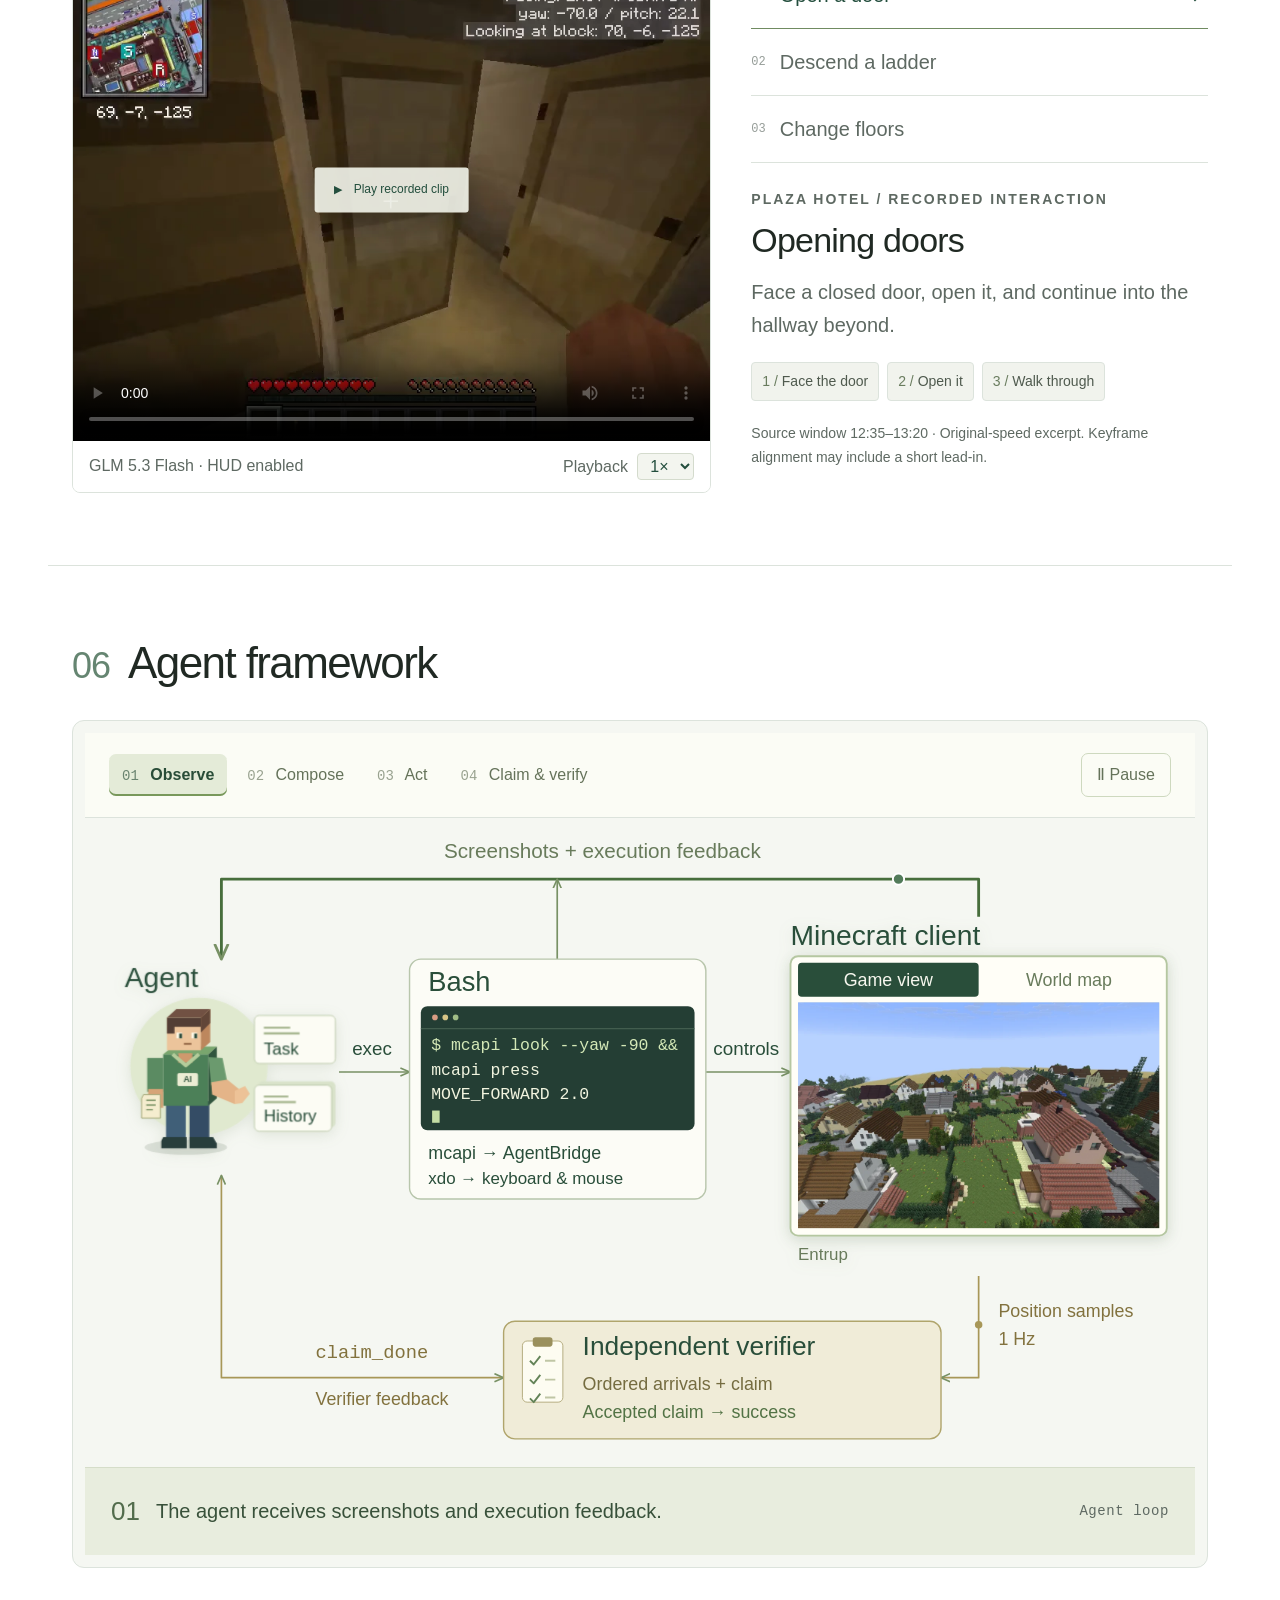
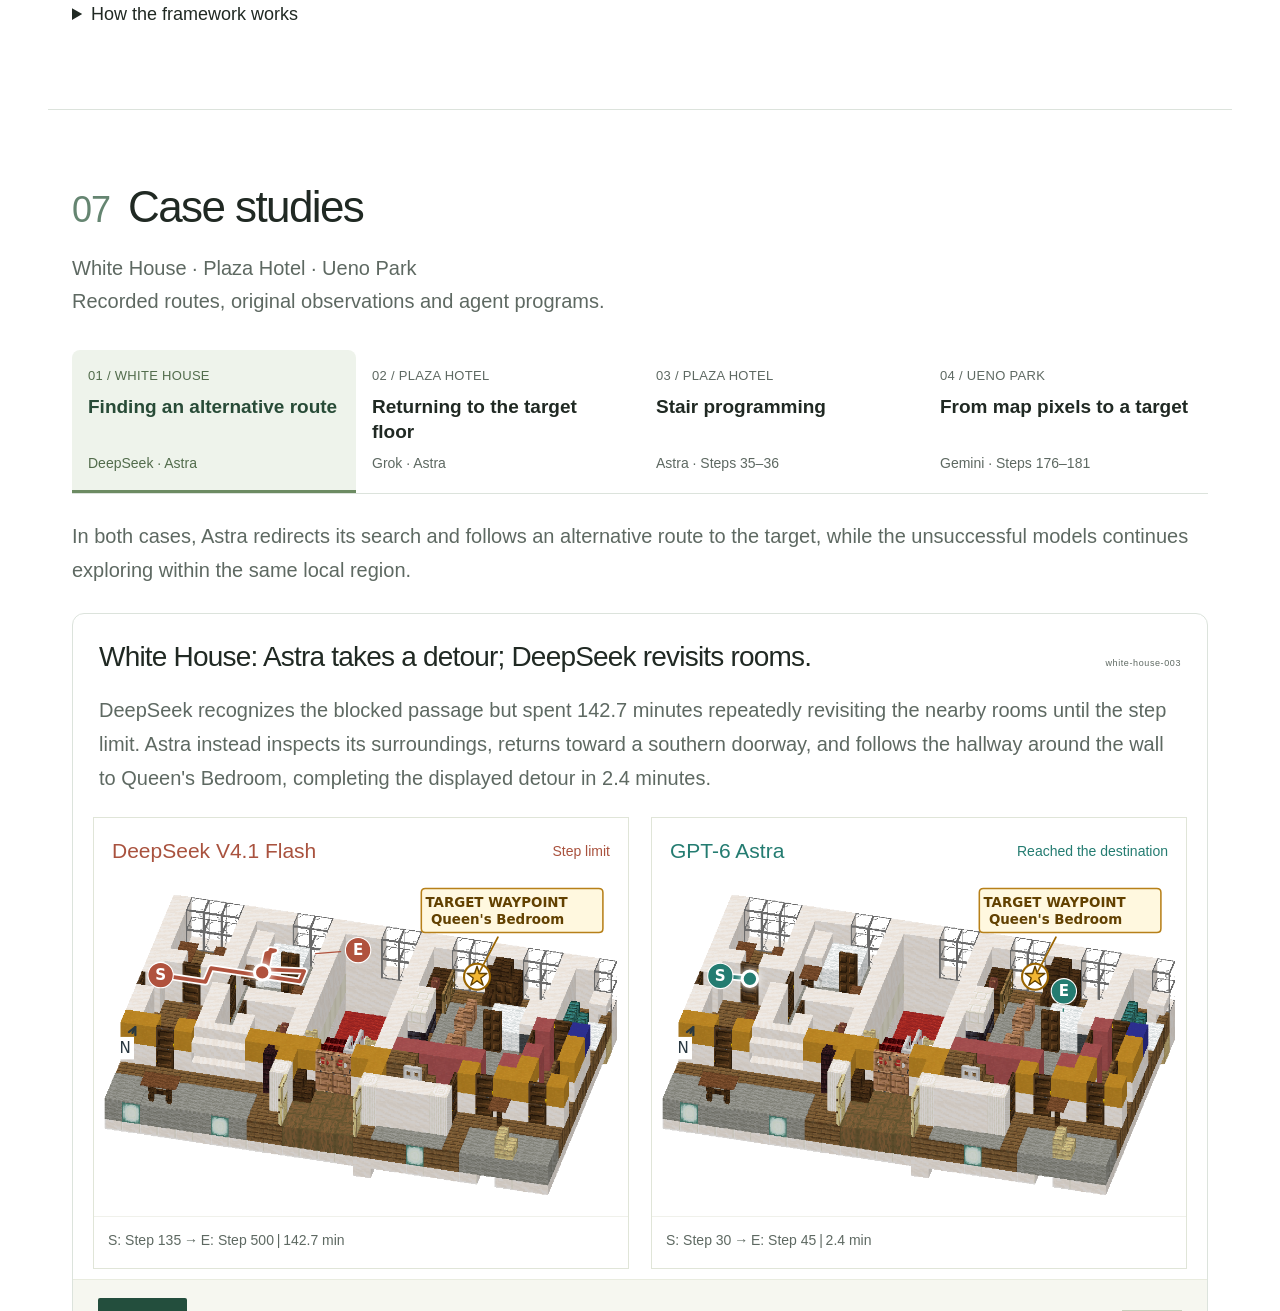
==== commit 61c487b2: "Link author names to personal homepages" ====
--- a/index.html
+++ b/index.html
@@ -9,7 +9,7 @@
   <meta name="theme-color" content="#ffffff">
   <title data-paper="title">Mine Odyssey: Benchmarking Spatial Agentic Intelligence in the Wild</title>
   <link rel="icon" href="favicon.svg?v=white-green-20261008" type="image/svg+xml">
-  <link rel="stylesheet" href="styles.css?v=arxiv-20261009">
+  <link rel="stylesheet" href="styles.css?v=author-links-20261011">
   <script src="data/benchmark.js?v=arxiv-20261009" defer></script>
   <script src="app.js?v=white-green-20261008" defer></script>
 </head>
@@ -27,7 +27,7 @@
           <p class="eyebrow"><span class="status-dot"></span> Agentic spatial intelligence</p>
           <h1 id="hero-title">Mine Odyssey<span>.</span></h1>
           <p class="opening-description" data-paper="hero-title">Benchmarking Spatial Agentic Intelligence in the Wild</p>
-          <p id="paper-authors" class="opening-authors">Yuxuan Cao · Junlong Li · Hao Li · Junxian He</p>
+          <p id="paper-authors" class="opening-authors"><a href="https://caoyxuan.github.io/" target="_blank" rel="noopener">Yuxuan Cao</a> · <a href="https://lockon-n.github.io/" target="_blank" rel="noopener">Junlong Li</a> · <a href="https://llleoli.github.io/" target="_blank" rel="noopener">Hao Li</a> · <a href="https://jxhe.github.io/" target="_blank" rel="noopener">Junxian He</a></p>
           <p class="opening-affiliation">The Hong Kong University of Science and Technology</p>
           <div class="opening-actions"><div class="opening-action-row"><a id="project-paper-link" class="button opening-primary project-resource-link" href="https://arxiv.org/pdf/2610.11328" type="application/pdf" target="_blank" rel="noopener"><svg viewBox="0 0 24 24" fill="none" stroke="currentColor" stroke-width="1.7" aria-hidden="true"><path d="M14 3H6a1 1 0 0 0-1 1v16a1 1 0 0 0 1 1h12a1 1 0 0 0 1-1V8Z"/><path d="M14 3v5h5M8 12h8M8 16h6"/></svg>Paper</a><a id="project-github-link" class="opening-results-link project-resource-link" href="https://github.com/hkust-nlp/MineOdyssey" target="_blank" rel="noopener"><svg viewBox="0 0 24 24" fill="currentColor" aria-hidden="true"><path d="M12 .9a11.1 11.1 0 0 0-3.51 21.63c.56.1.76-.24.76-.54v-2.07c-3.1.68-3.76-1.31-3.76-1.31-.5-1.28-1.23-1.62-1.23-1.62-1.01-.69.08-.68.08-.68 1.12.08 1.7 1.14 1.7 1.14.99 1.7 2.6 1.21 3.23.93.1-.72.39-1.21.71-1.49-2.48-.28-5.08-1.24-5.08-5.52 0-1.22.44-2.21 1.15-2.99-.12-.28-.5-1.42.11-2.96 0 0 .94-.3 3.05 1.14a10.6 10.6 0 0 1 5.55 0c2.12-1.44 3.05-1.14 3.05-1.14.61 1.54.23 2.68.12 2.96.71.78 1.14 1.77 1.14 2.99 0 4.29-2.61 5.24-5.09 5.52.4.35.76 1.03.76 2.07v3.03c0 .3.2.65.77.54A11.1 11.1 0 0 0 12 .9Z"/></svg>GitHub</a><a class="opening-film-link" href="#film"><span aria-hidden="true">▶</span> Project video</a></div><div class="opening-action-row"><a class="opening-results-link" href="#tasks">Explore a task <span aria-hidden="true">↓</span></a><a class="opening-results-link" href="#results">Main results <span aria-hidden="true">↗</span></a></div></div>
         </div>
--- a/styles.css
+++ b/styles.css
@@ -1452,6 +1452,8 @@
 .paper-layout .opening-description{text-wrap:balance;font-size:clamp(27px,3vw,38px);font-weight:450;line-height:1.25;letter-spacing:-1.1px;color:var(--ink);max-width:860px}
 .paper-layout .opening-actions{margin-top:28px;gap:10px}
 .paper-layout .opening-authors{margin:20px 0 5px;font-size:clamp(17px,2vw,20px);line-height:1.6;font-weight:500;color:var(--ink)}
+.paper-layout .opening-authors a{white-space:nowrap;color:var(--green);text-decoration:underline;text-decoration-color:#9aafa3;text-decoration-thickness:1px;text-underline-offset:4px}
+.paper-layout .opening-authors a:hover,.paper-layout .opening-authors a:focus-visible{text-decoration-color:currentColor}
 .paper-layout .opening-affiliation{margin:0;font-size:16px;line-height:1.6;color:var(--muted)}
 .paper-layout .opening-action-row:first-child>a{border-radius:999px;min-height:46px;padding:10px 24px;font-size:16px}
 .paper-layout .opening-action-row:last-child{gap:28px}
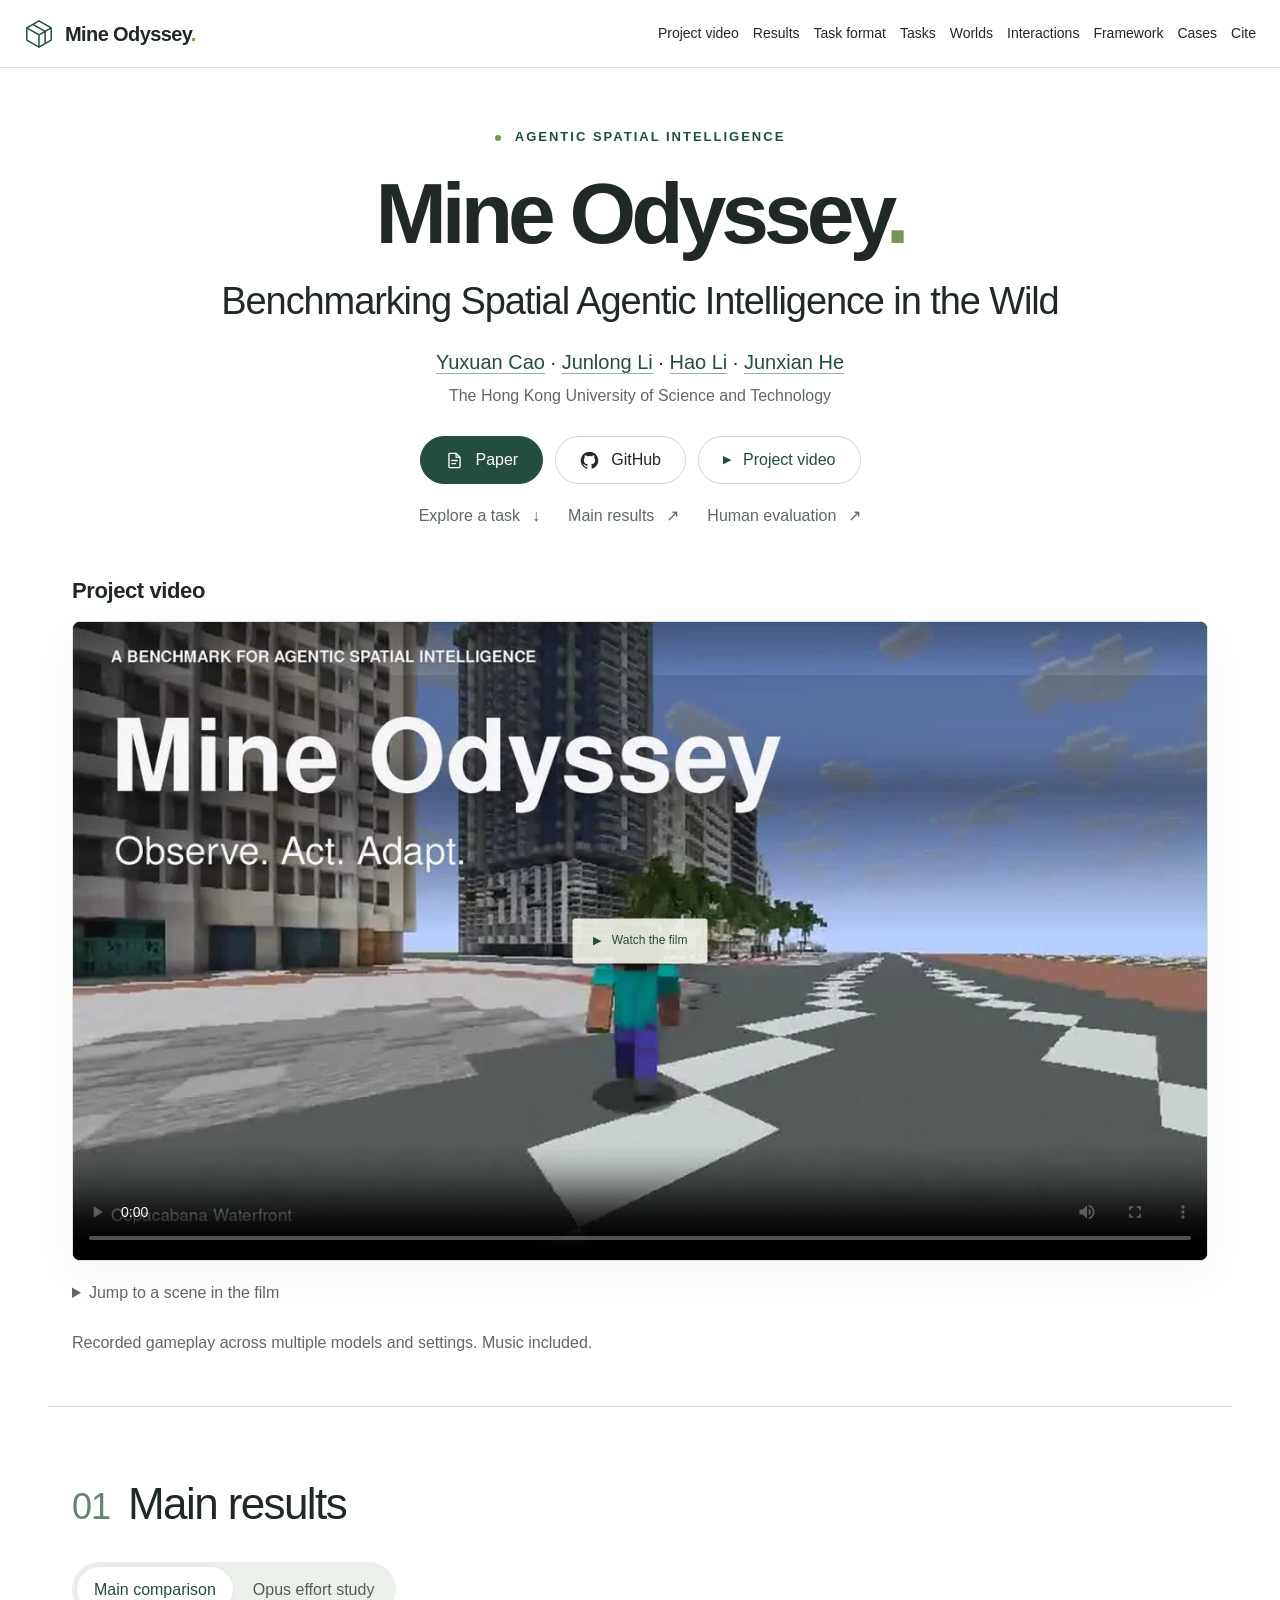
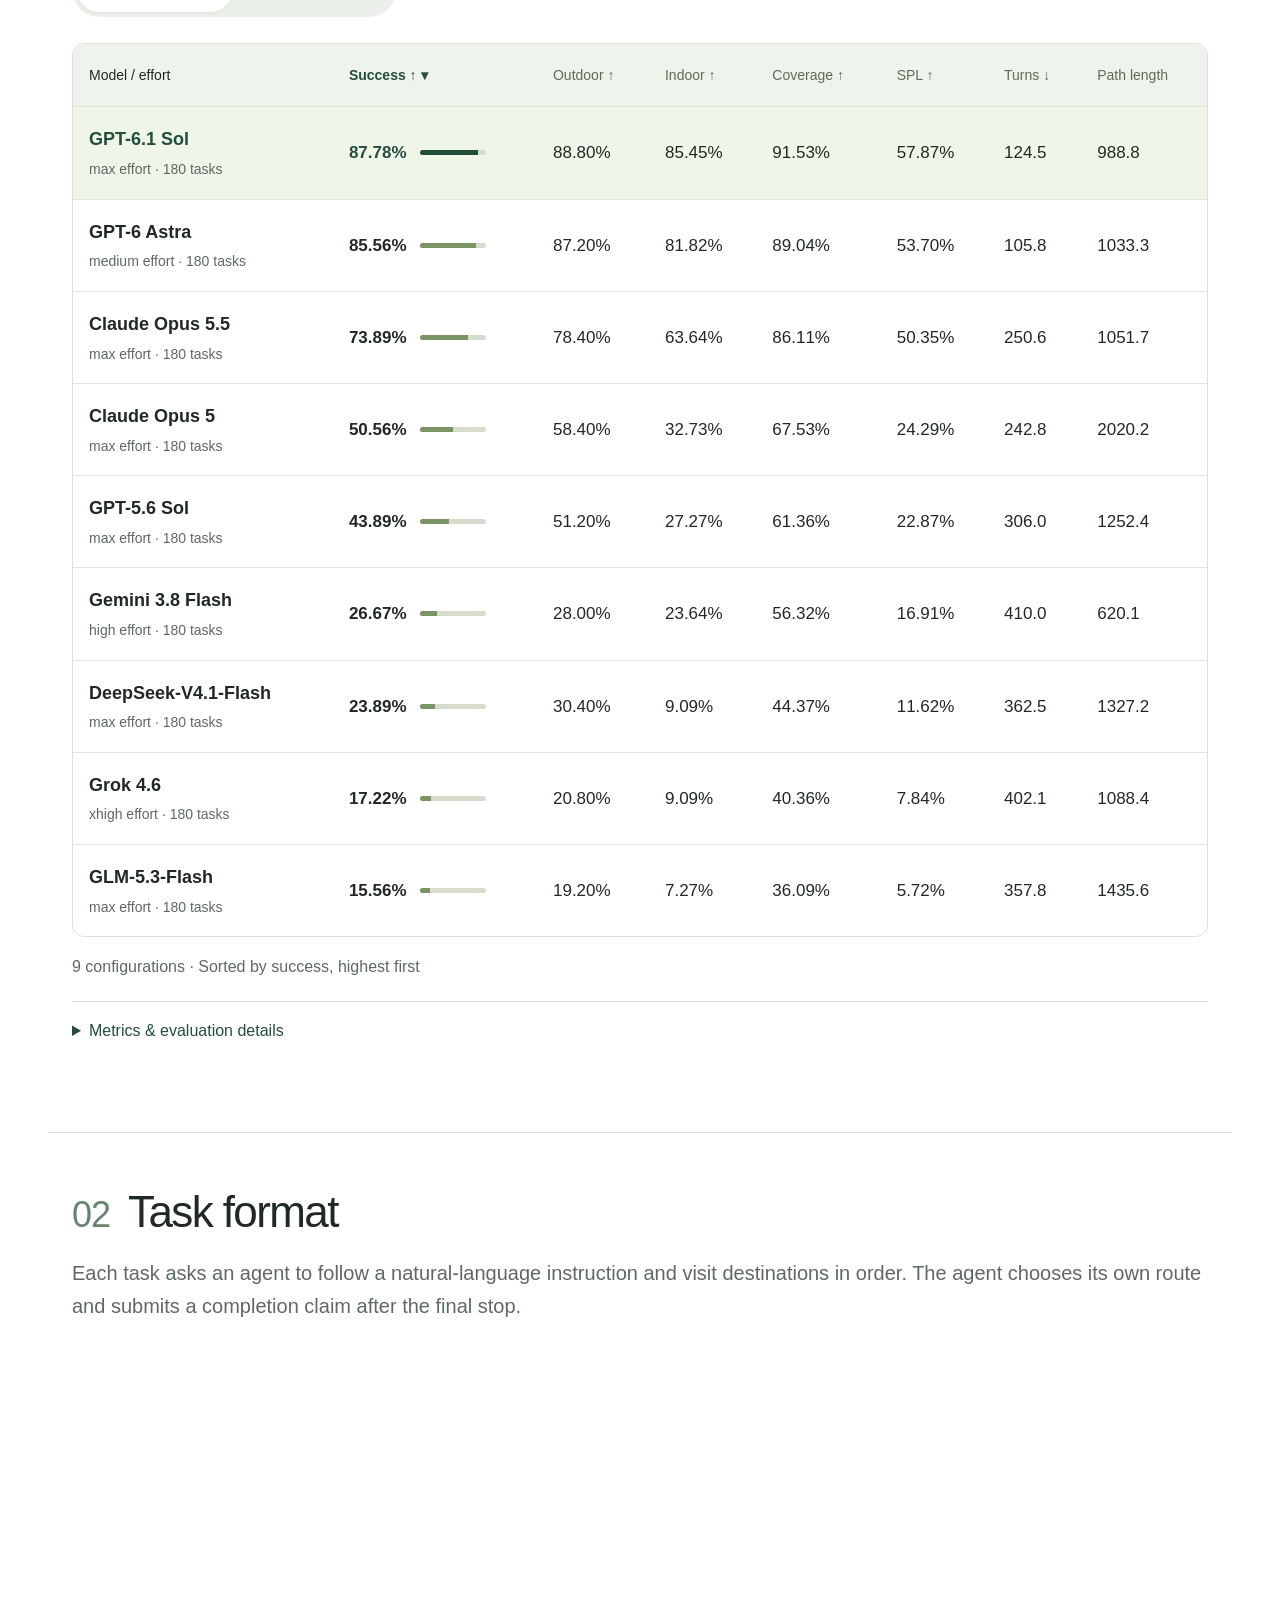
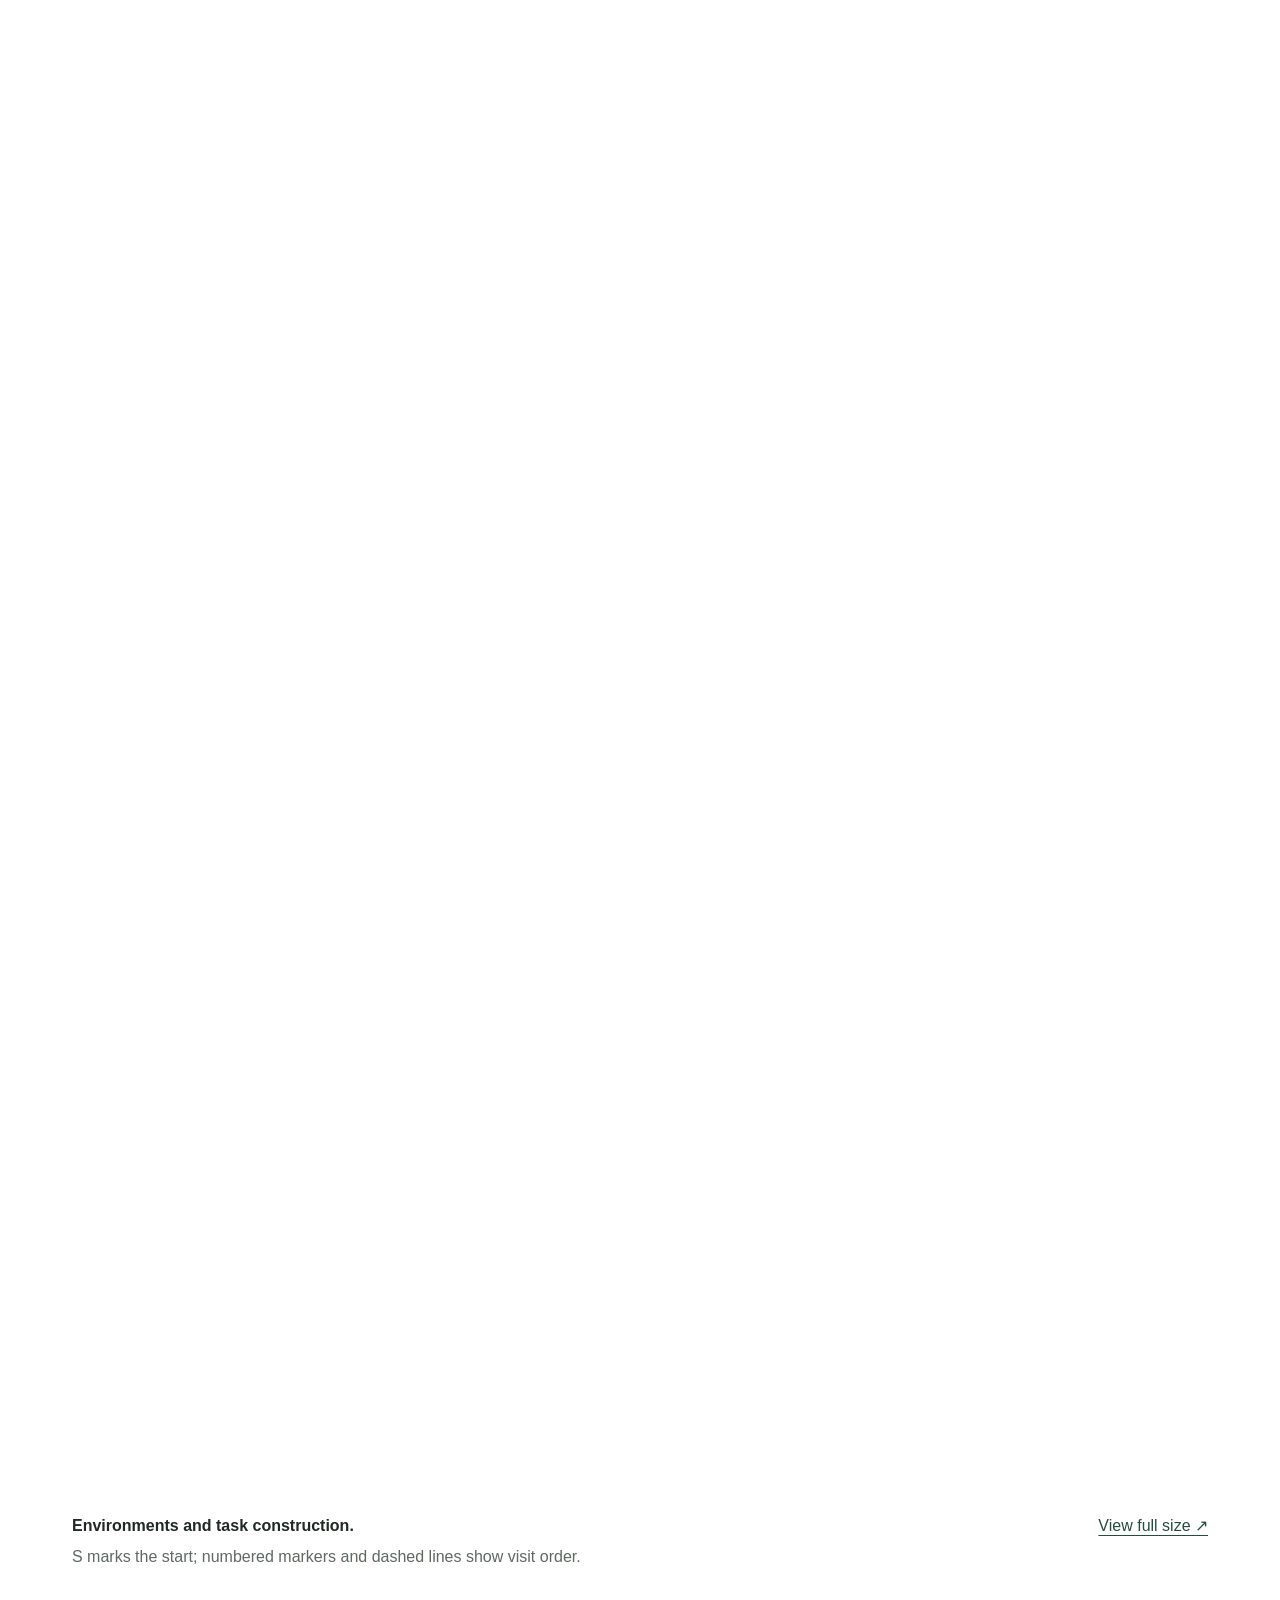
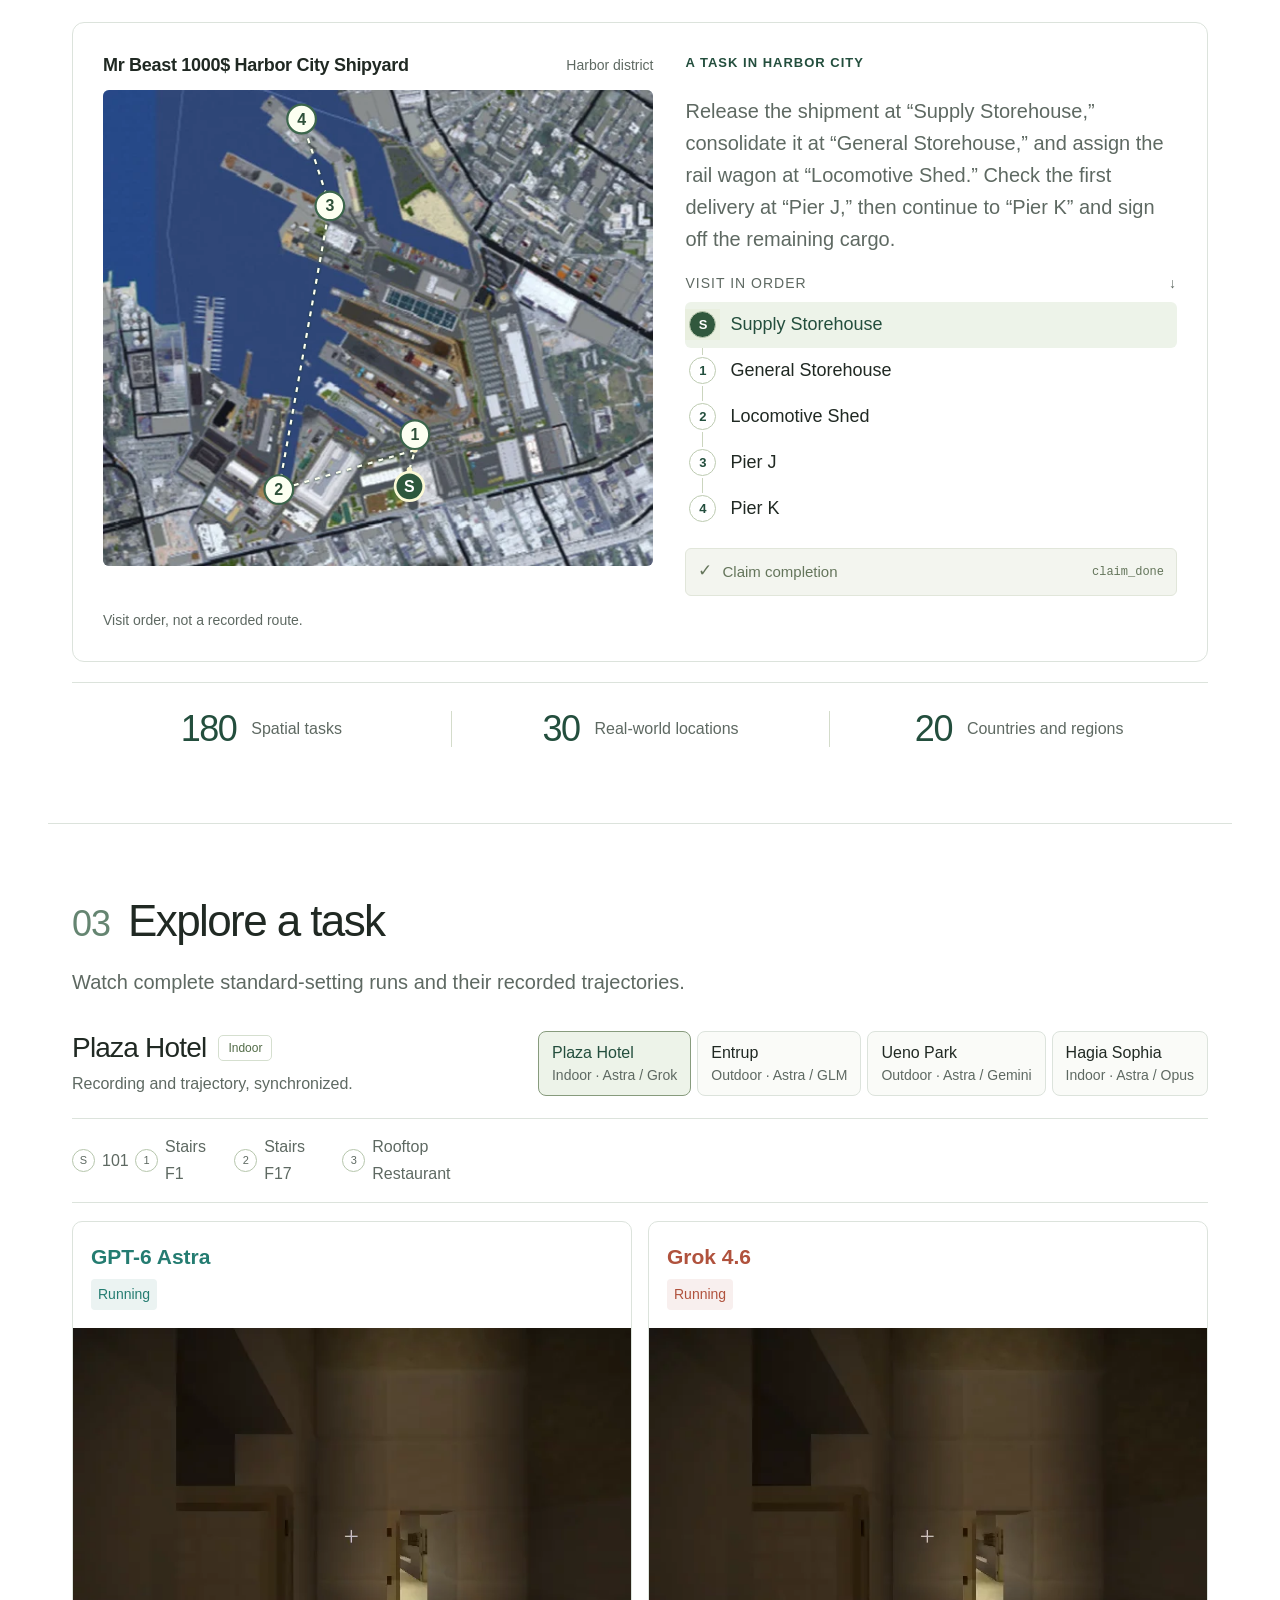
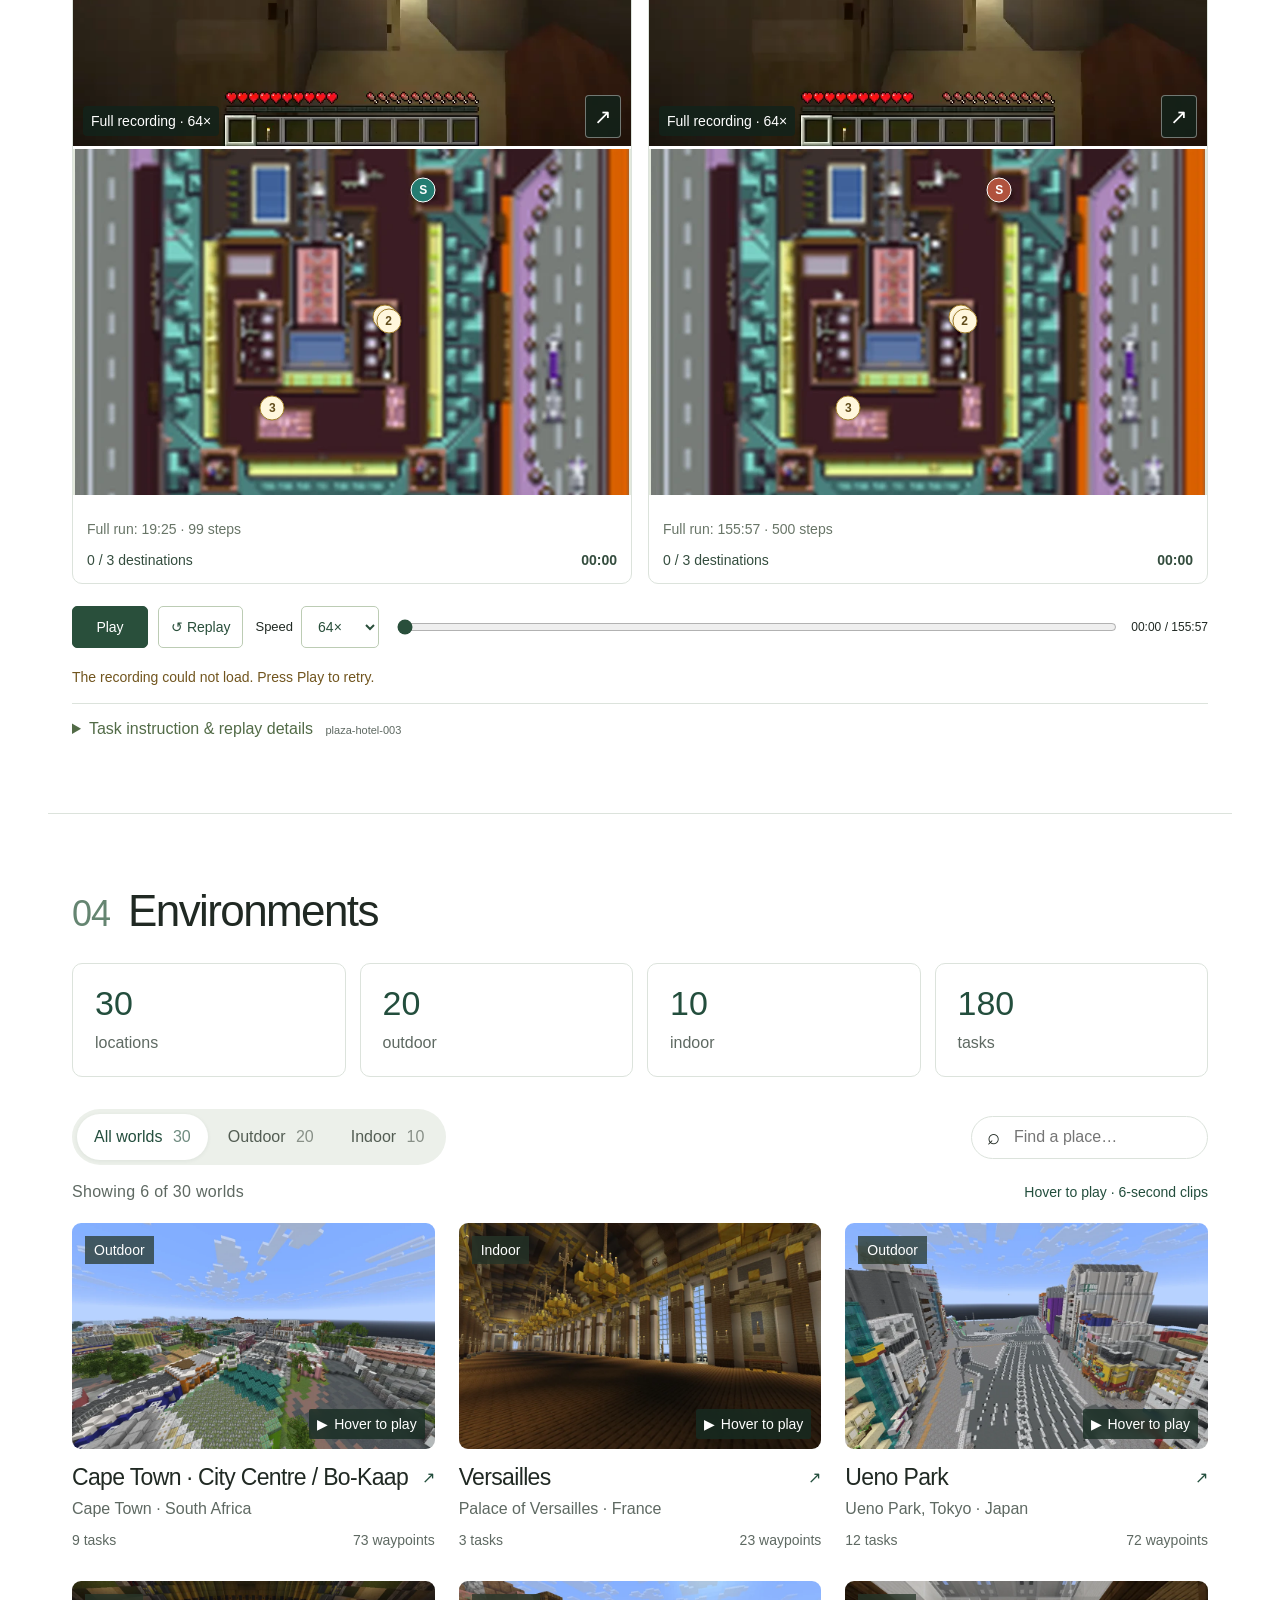
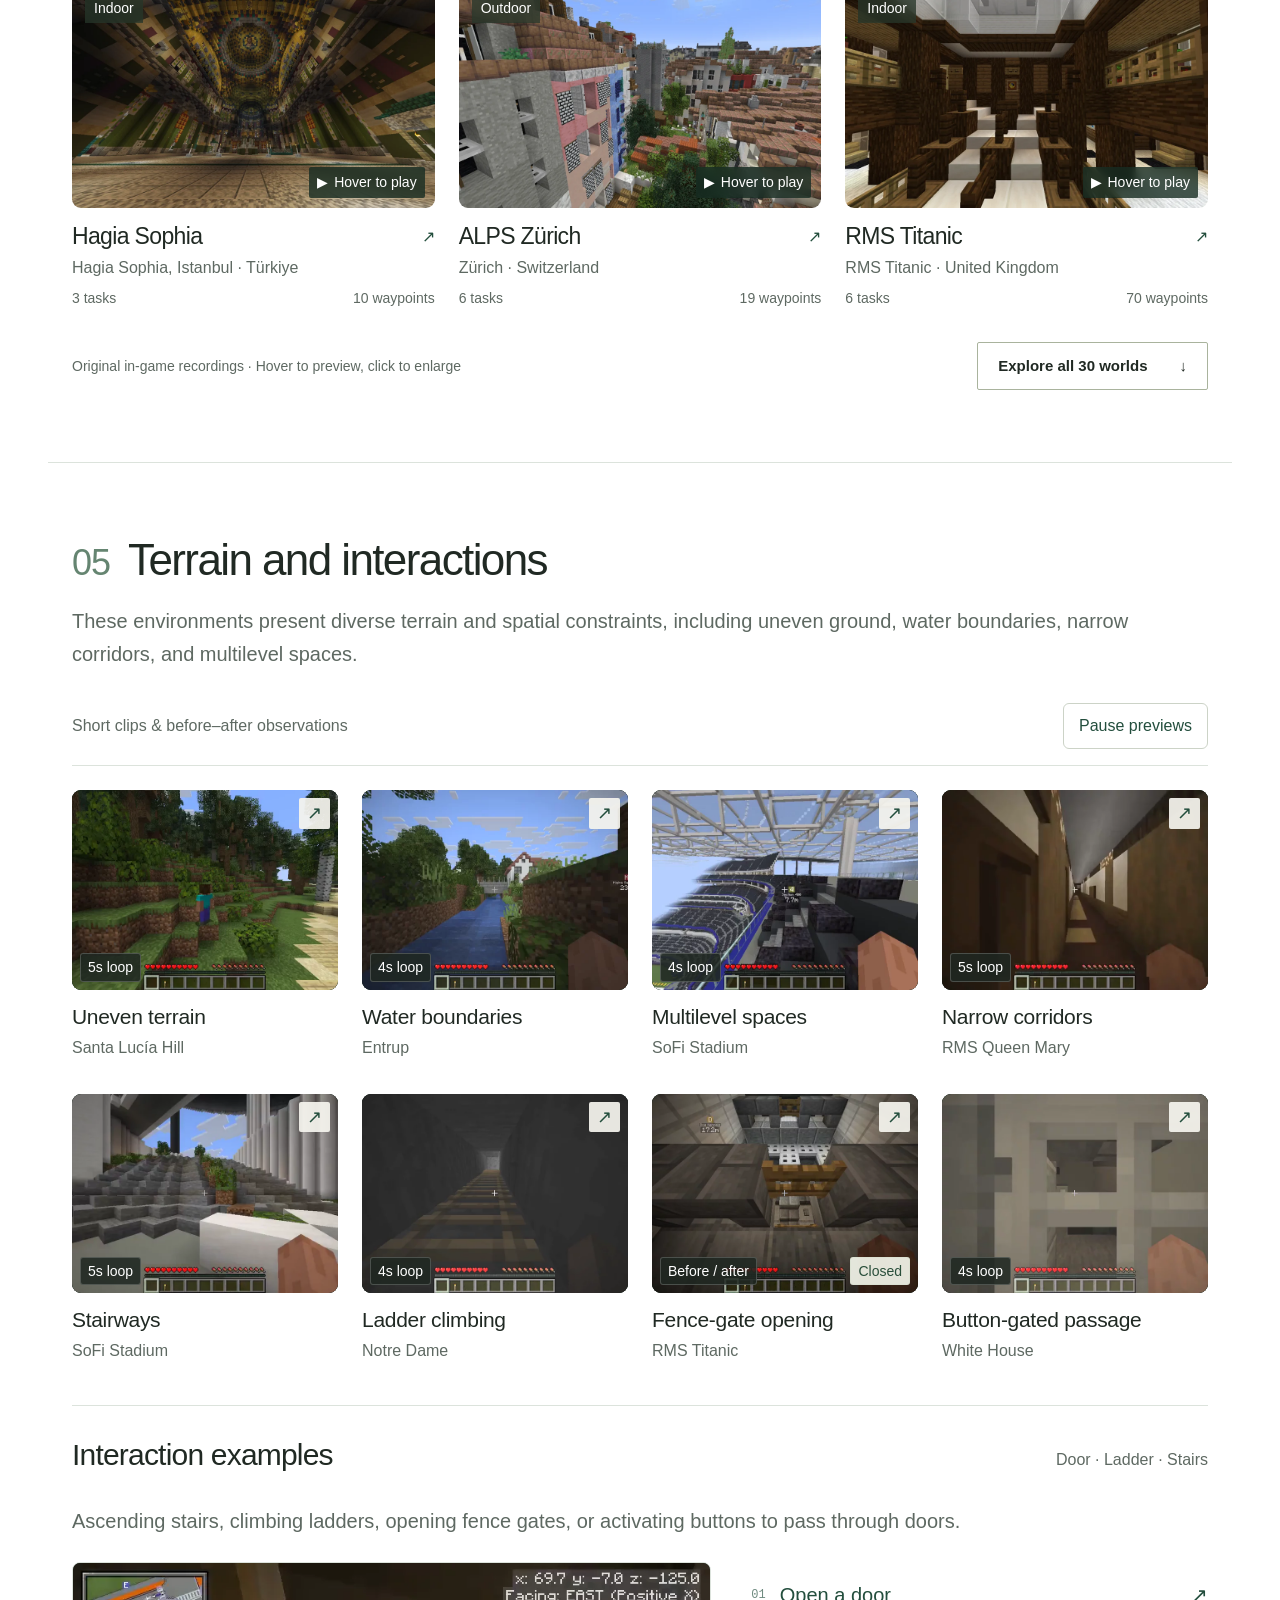
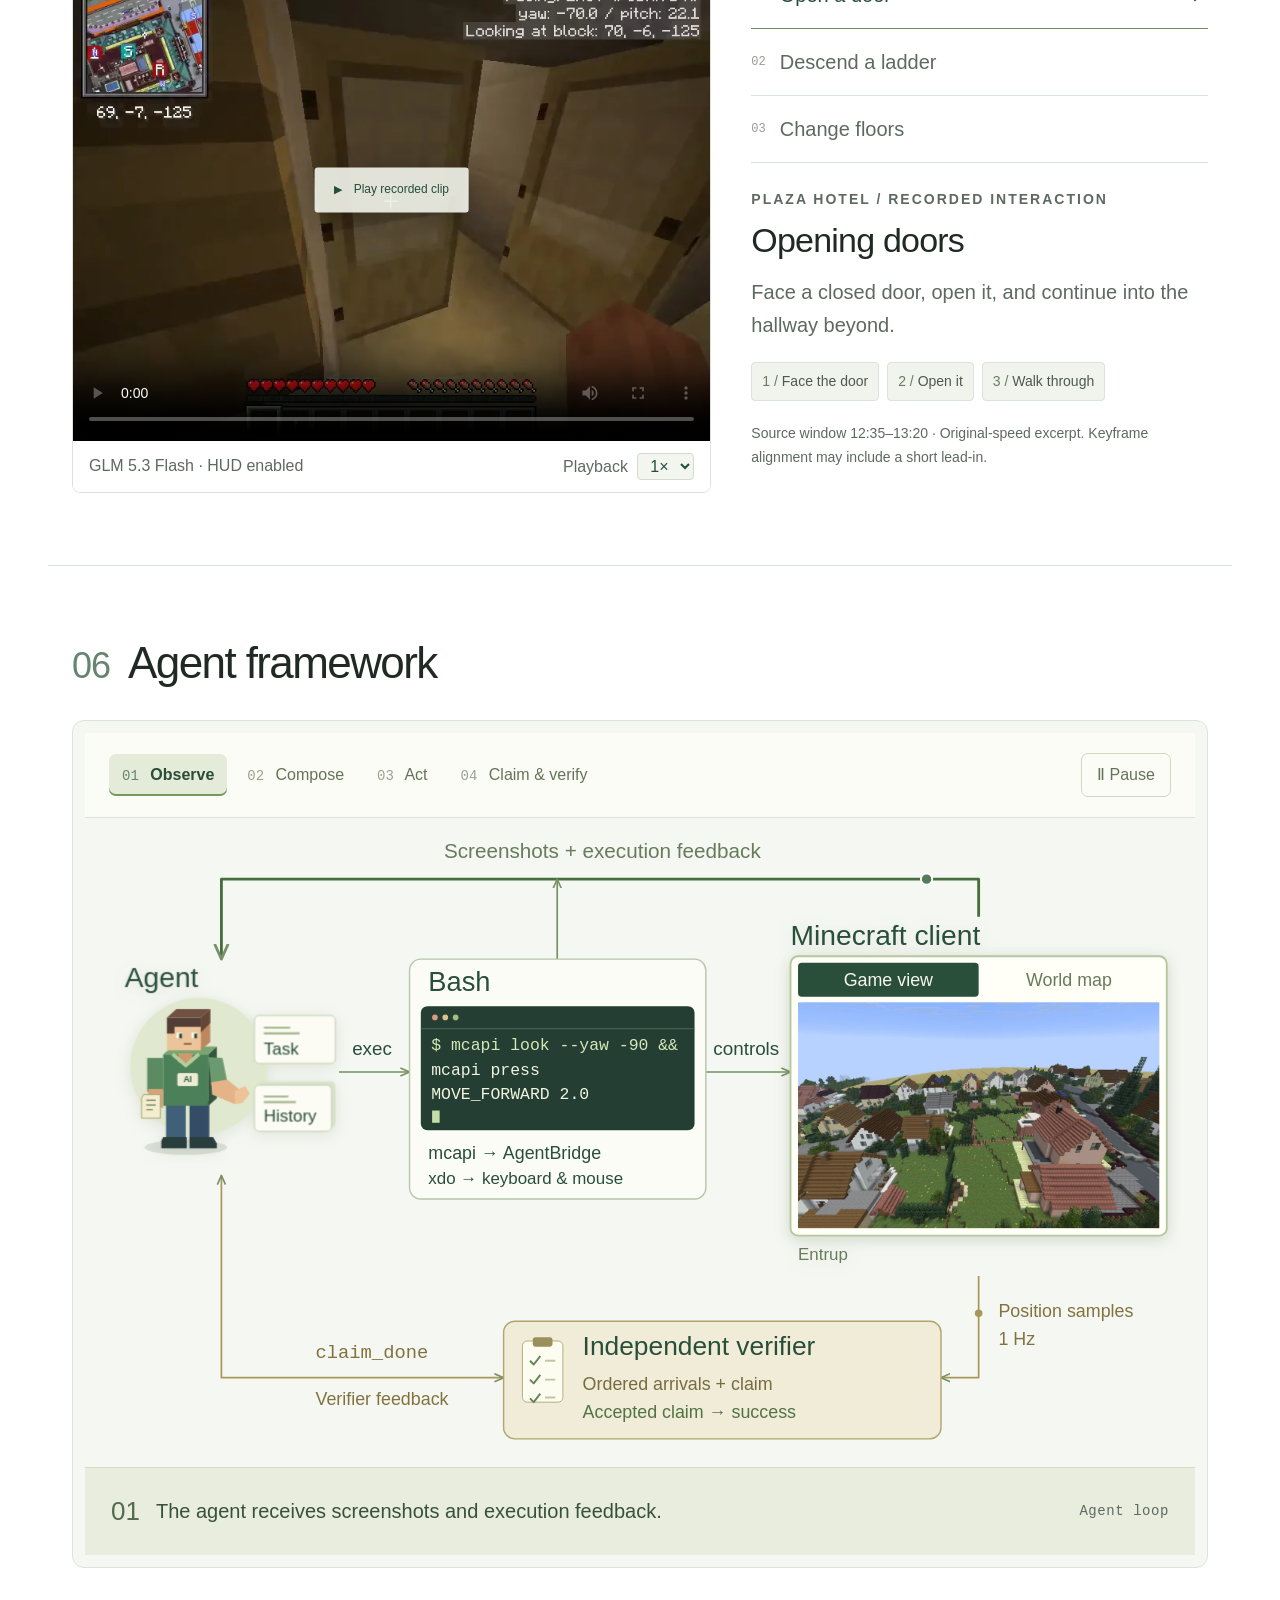
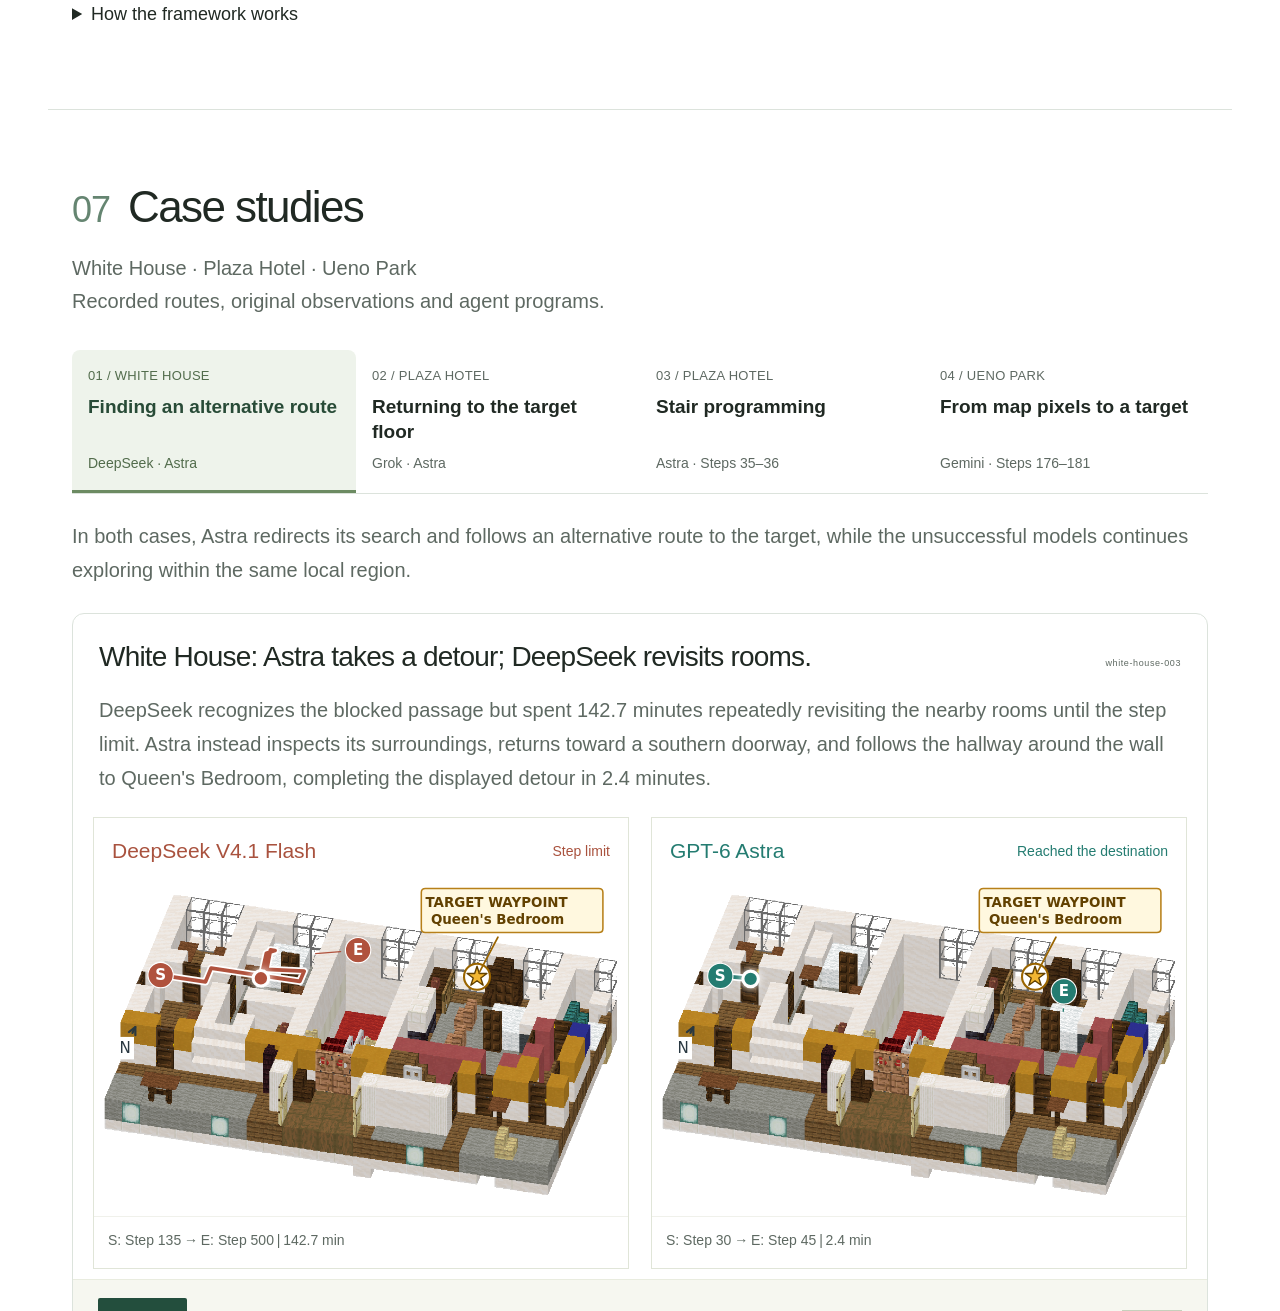
==== commit 916edf91: "Add controlled human evaluation portal" ====
--- a/index.html
+++ b/index.html
@@ -29,7 +29,7 @@
           <p class="opening-description" data-paper="hero-title">Benchmarking Spatial Agentic Intelligence in the Wild</p>
           <p id="paper-authors" class="opening-authors"><a href="https://caoyxuan.github.io/" target="_blank" rel="noopener">Yuxuan Cao</a> · <a href="https://lockon-n.github.io/" target="_blank" rel="noopener">Junlong Li</a> · <a href="https://llleoli.github.io/" target="_blank" rel="noopener">Hao Li</a> · <a href="https://jxhe.github.io/" target="_blank" rel="noopener">Junxian He</a></p>
           <p class="opening-affiliation">The Hong Kong University of Science and Technology</p>
-          <div class="opening-actions"><div class="opening-action-row"><a id="project-paper-link" class="button opening-primary project-resource-link" href="https://arxiv.org/pdf/2610.11328" type="application/pdf" target="_blank" rel="noopener"><svg viewBox="0 0 24 24" fill="none" stroke="currentColor" stroke-width="1.7" aria-hidden="true"><path d="M14 3H6a1 1 0 0 0-1 1v16a1 1 0 0 0 1 1h12a1 1 0 0 0 1-1V8Z"/><path d="M14 3v5h5M8 12h8M8 16h6"/></svg>Paper</a><a id="project-github-link" class="opening-results-link project-resource-link" href="https://github.com/hkust-nlp/MineOdyssey" target="_blank" rel="noopener"><svg viewBox="0 0 24 24" fill="currentColor" aria-hidden="true"><path d="M12 .9a11.1 11.1 0 0 0-3.51 21.63c.56.1.76-.24.76-.54v-2.07c-3.1.68-3.76-1.31-3.76-1.31-.5-1.28-1.23-1.62-1.23-1.62-1.01-.69.08-.68.08-.68 1.12.08 1.7 1.14 1.7 1.14.99 1.7 2.6 1.21 3.23.93.1-.72.39-1.21.71-1.49-2.48-.28-5.08-1.24-5.08-5.52 0-1.22.44-2.21 1.15-2.99-.12-.28-.5-1.42.11-2.96 0 0 .94-.3 3.05 1.14a10.6 10.6 0 0 1 5.55 0c2.12-1.44 3.05-1.14 3.05-1.14.61 1.54.23 2.68.12 2.96.71.78 1.14 1.77 1.14 2.99 0 4.29-2.61 5.24-5.09 5.52.4.35.76 1.03.76 2.07v3.03c0 .3.2.65.77.54A11.1 11.1 0 0 0 12 .9Z"/></svg>GitHub</a><a class="opening-film-link" href="#film"><span aria-hidden="true">▶</span> Project video</a></div><div class="opening-action-row"><a class="opening-results-link" href="#tasks">Explore a task <span aria-hidden="true">↓</span></a><a class="opening-results-link" href="#results">Main results <span aria-hidden="true">↗</span></a></div></div>
+          <div class="opening-actions"><div class="opening-action-row"><a id="project-paper-link" class="button opening-primary project-resource-link" href="https://arxiv.org/pdf/2610.11328" type="application/pdf" target="_blank" rel="noopener"><svg viewBox="0 0 24 24" fill="none" stroke="currentColor" stroke-width="1.7" aria-hidden="true"><path d="M14 3H6a1 1 0 0 0-1 1v16a1 1 0 0 0 1 1h12a1 1 0 0 0 1-1V8Z"/><path d="M14 3v5h5M8 12h8M8 16h6"/></svg>Paper</a><a id="project-github-link" class="opening-results-link project-resource-link" href="https://github.com/hkust-nlp/MineOdyssey" target="_blank" rel="noopener"><svg viewBox="0 0 24 24" fill="currentColor" aria-hidden="true"><path d="M12 .9a11.1 11.1 0 0 0-3.51 21.63c.56.1.76-.24.76-.54v-2.07c-3.1.68-3.76-1.31-3.76-1.31-.5-1.28-1.23-1.62-1.23-1.62-1.01-.69.08-.68.08-.68 1.12.08 1.7 1.14 1.7 1.14.99 1.7 2.6 1.21 3.23.93.1-.72.39-1.21.71-1.49-2.48-.28-5.08-1.24-5.08-5.52 0-1.22.44-2.21 1.15-2.99-.12-.28-.5-1.42.11-2.96 0 0 .94-.3 3.05 1.14a10.6 10.6 0 0 1 5.55 0c2.12-1.44 3.05-1.14 3.05-1.14.61 1.54.23 2.68.12 2.96.71.78 1.14 1.77 1.14 2.99 0 4.29-2.61 5.24-5.09 5.52.4.35.76 1.03.76 2.07v3.03c0 .3.2.65.77.54A11.1 11.1 0 0 0 12 .9Z"/></svg>GitHub</a><a class="opening-film-link" href="#film"><span aria-hidden="true">▶</span> Project video</a></div><div class="opening-action-row"><a class="opening-results-link" href="#tasks">Explore a task <span aria-hidden="true">↓</span></a><a class="opening-results-link" href="#results">Main results <span aria-hidden="true">↗</span></a><a id="project-human-link" class="opening-results-link" href="human-evaluation/">Human evaluation <span aria-hidden="true">↗</span></a></div></div>
         </div>
     <section class="film-section opening-film" id="film" aria-labelledby="film-title">
       <div class="section-heading"><div><p class="eyebrow">The project film</p><h2 id="film-title">Project video</h2></div></div>
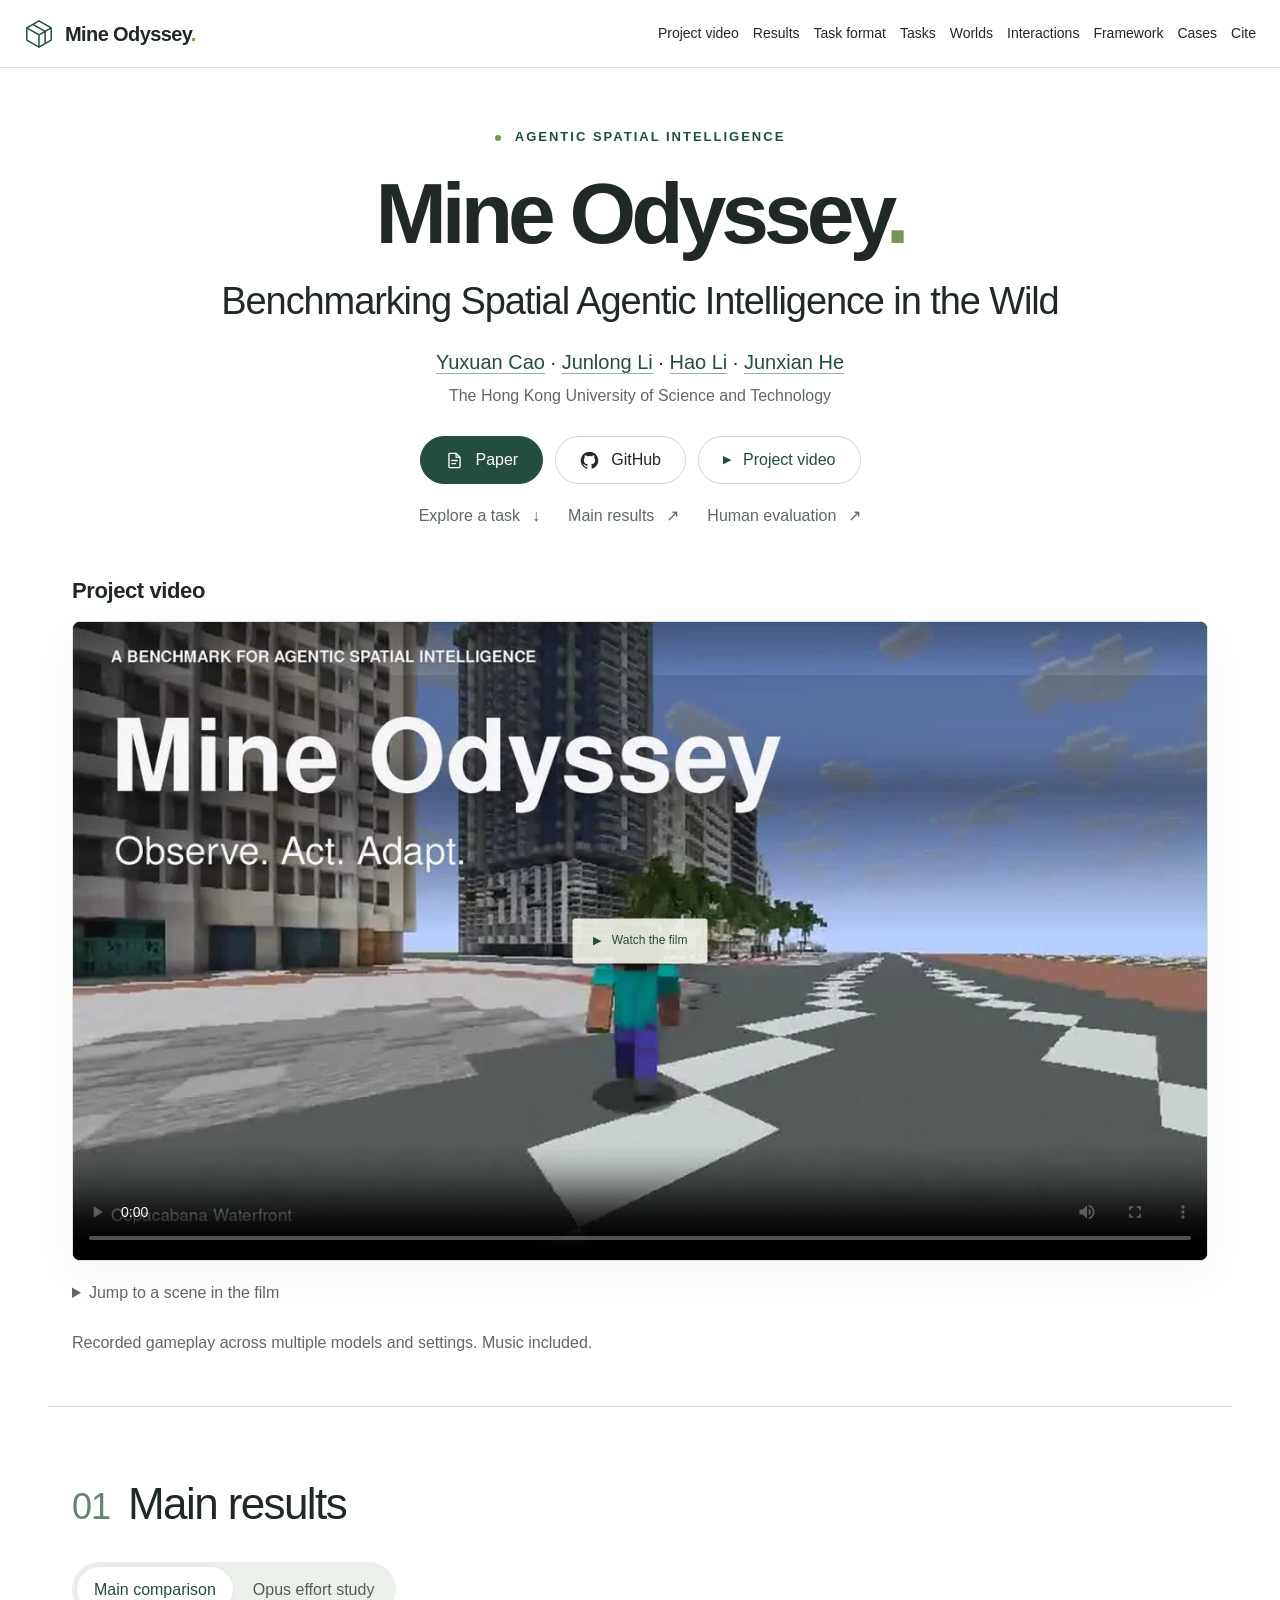
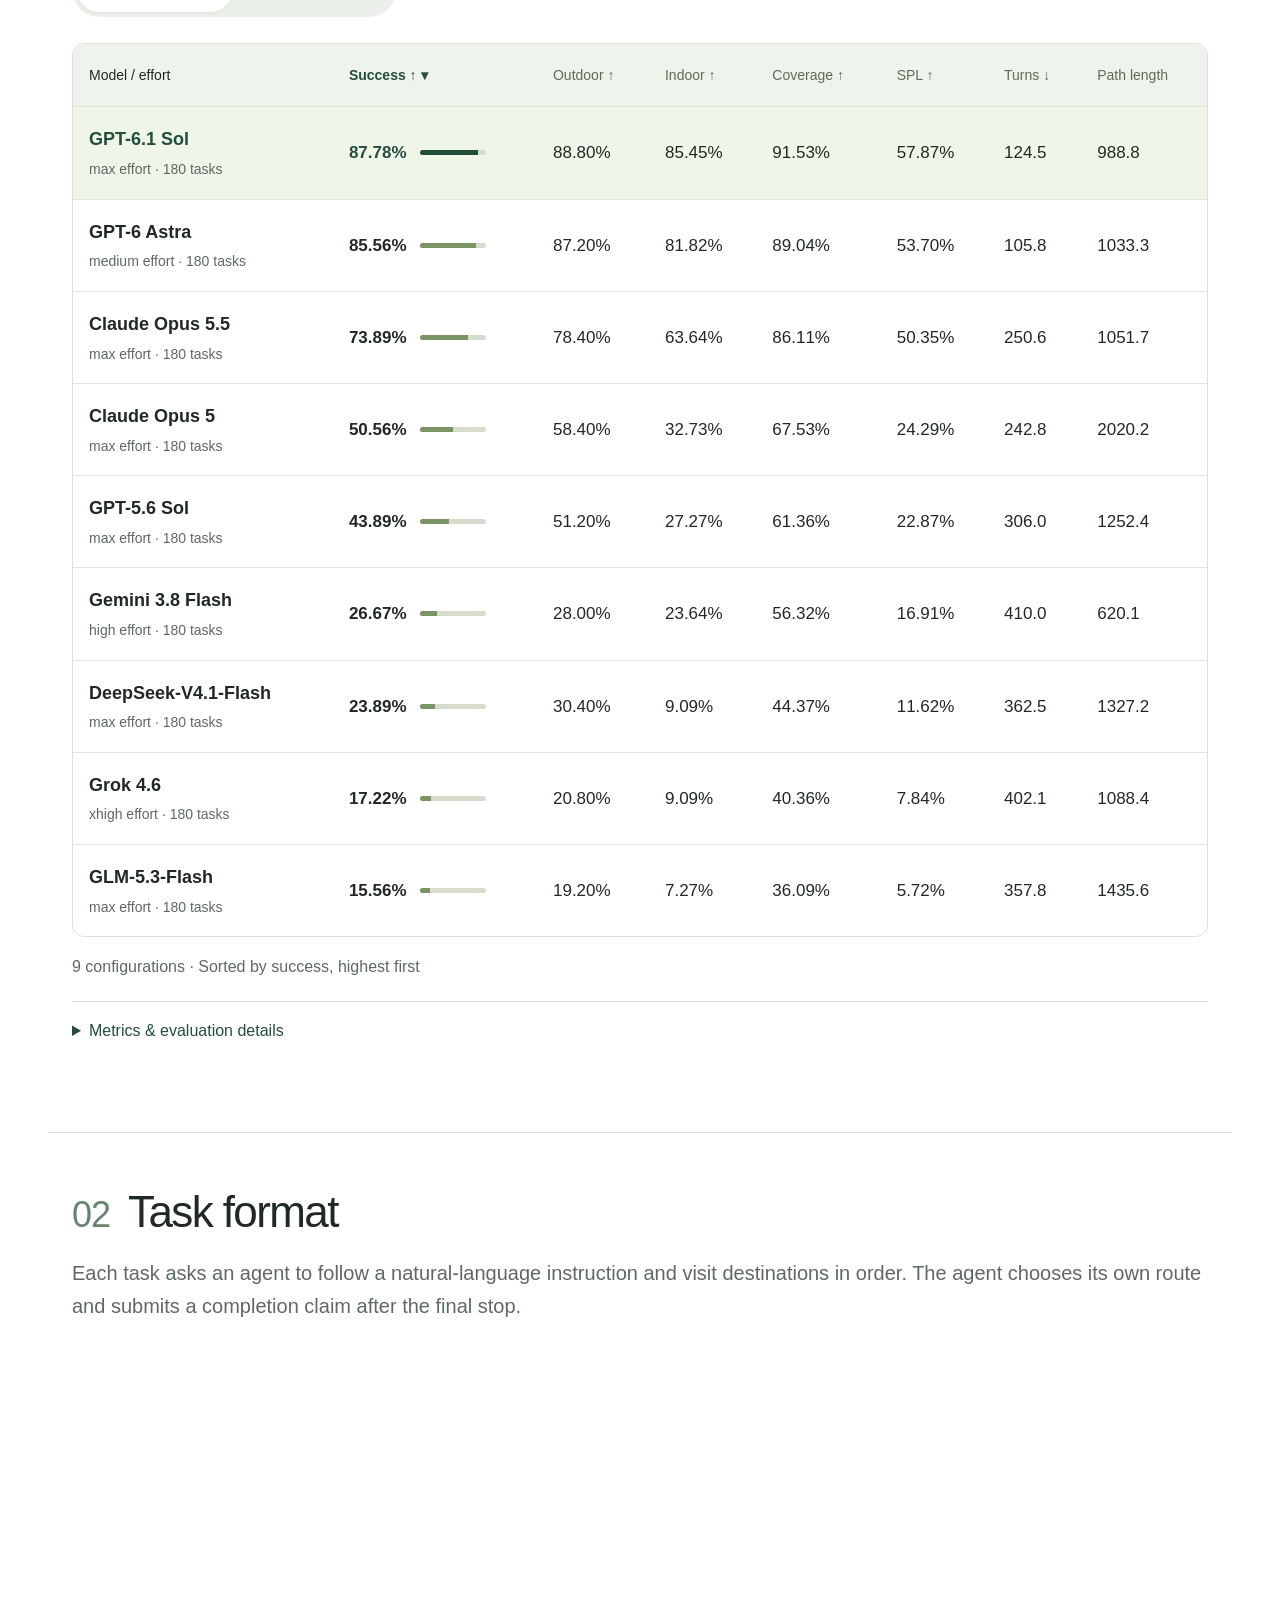
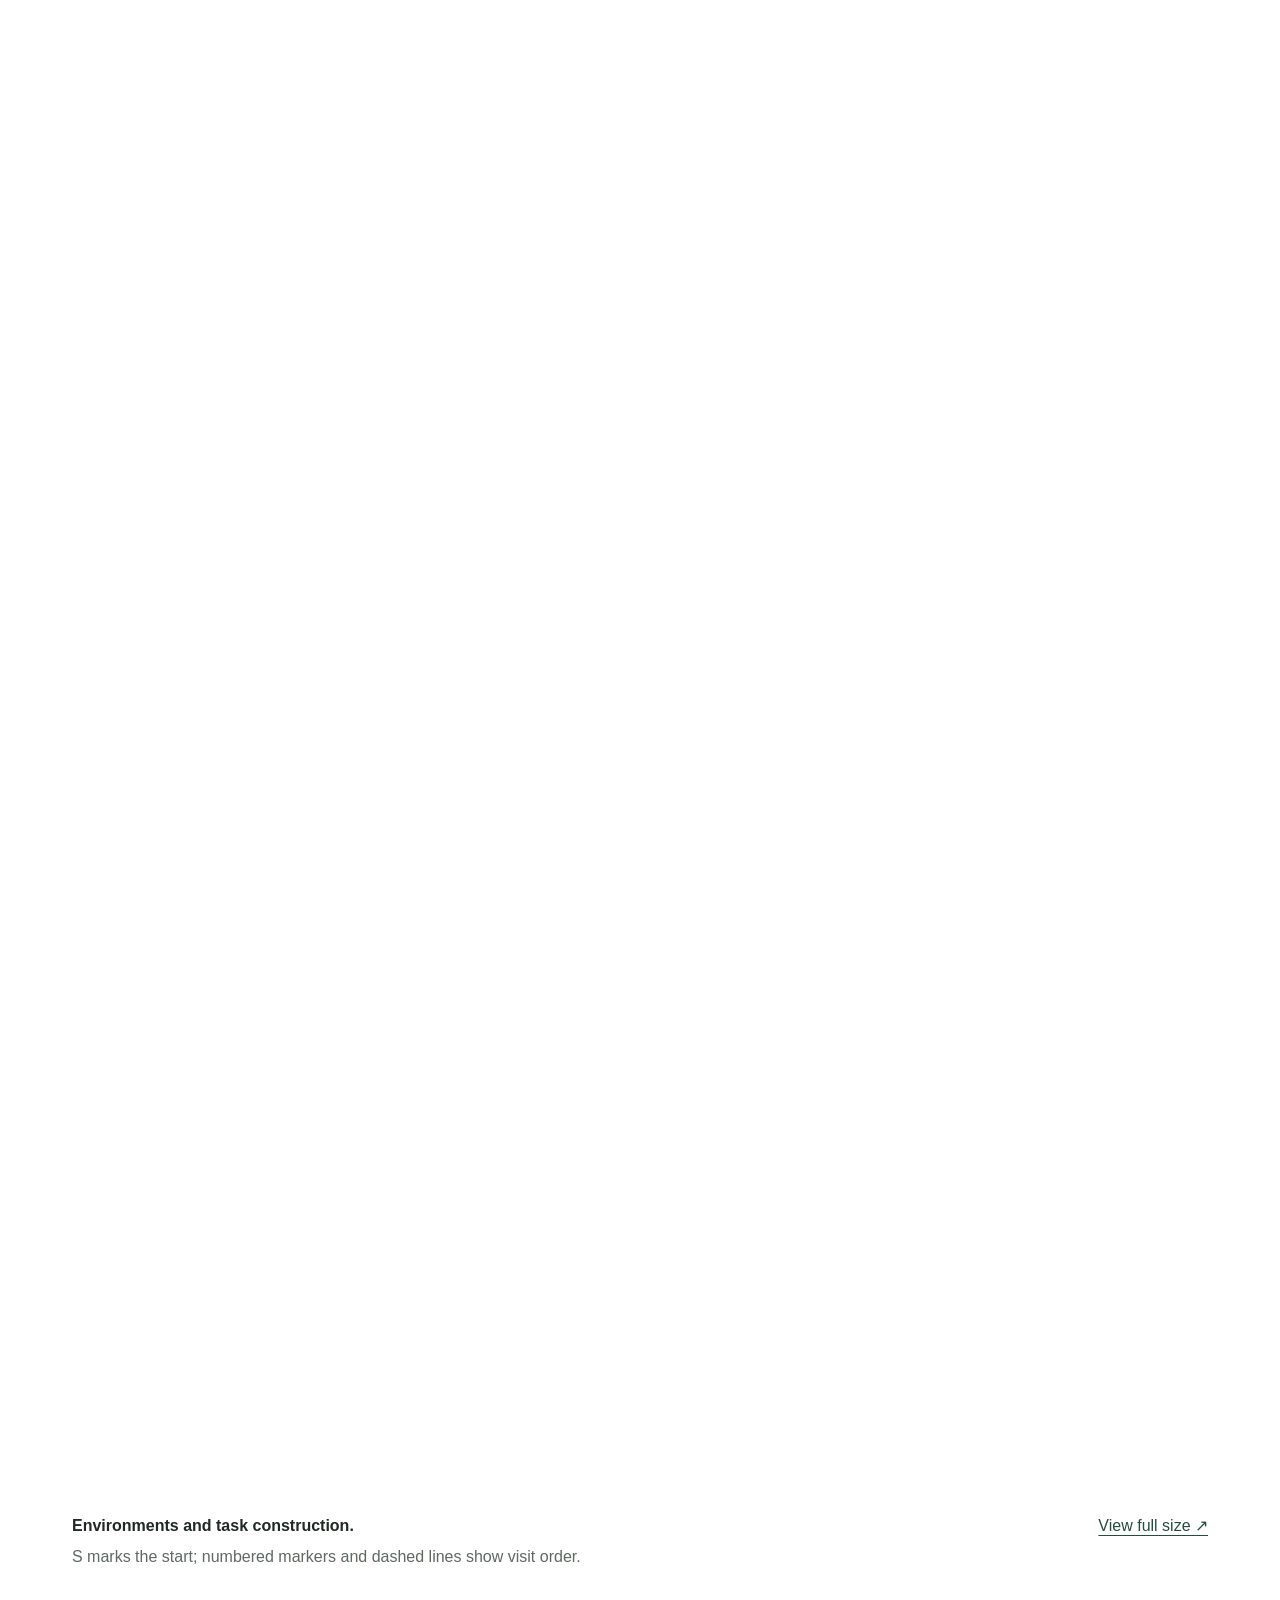
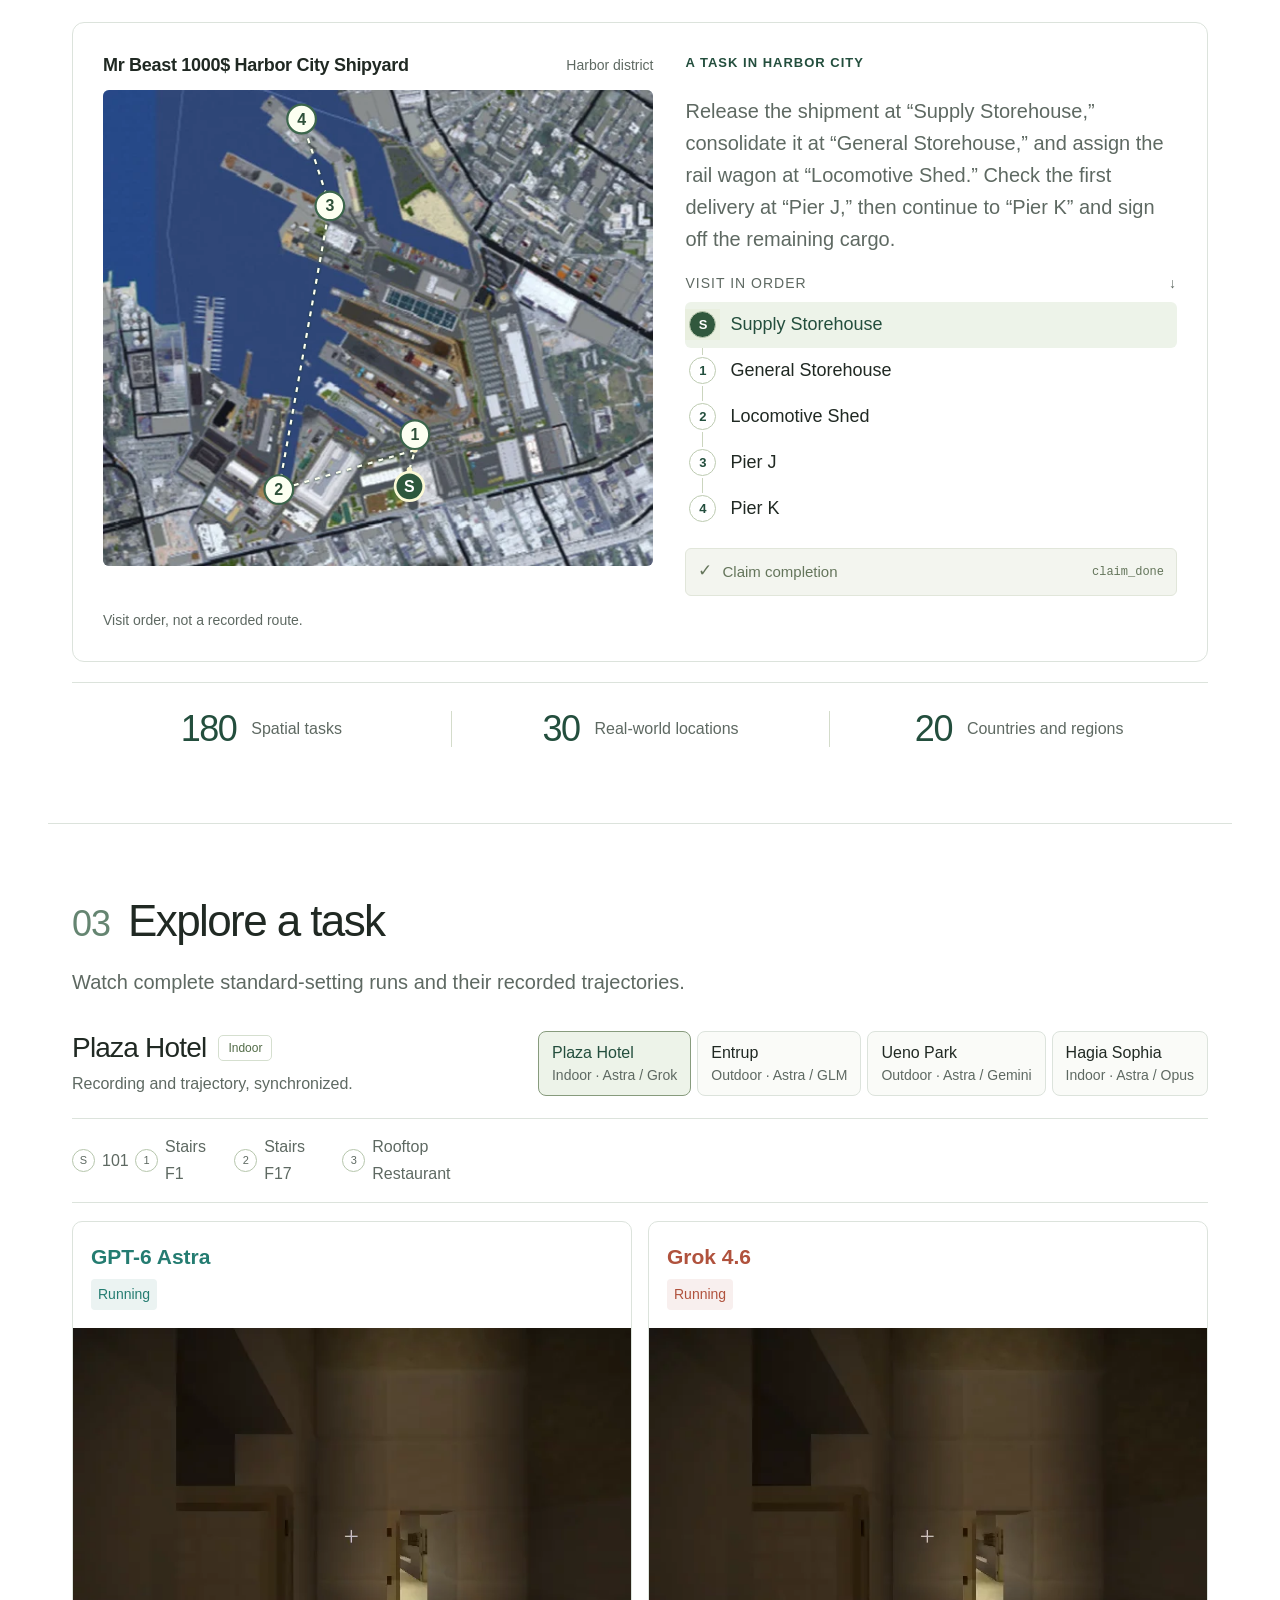
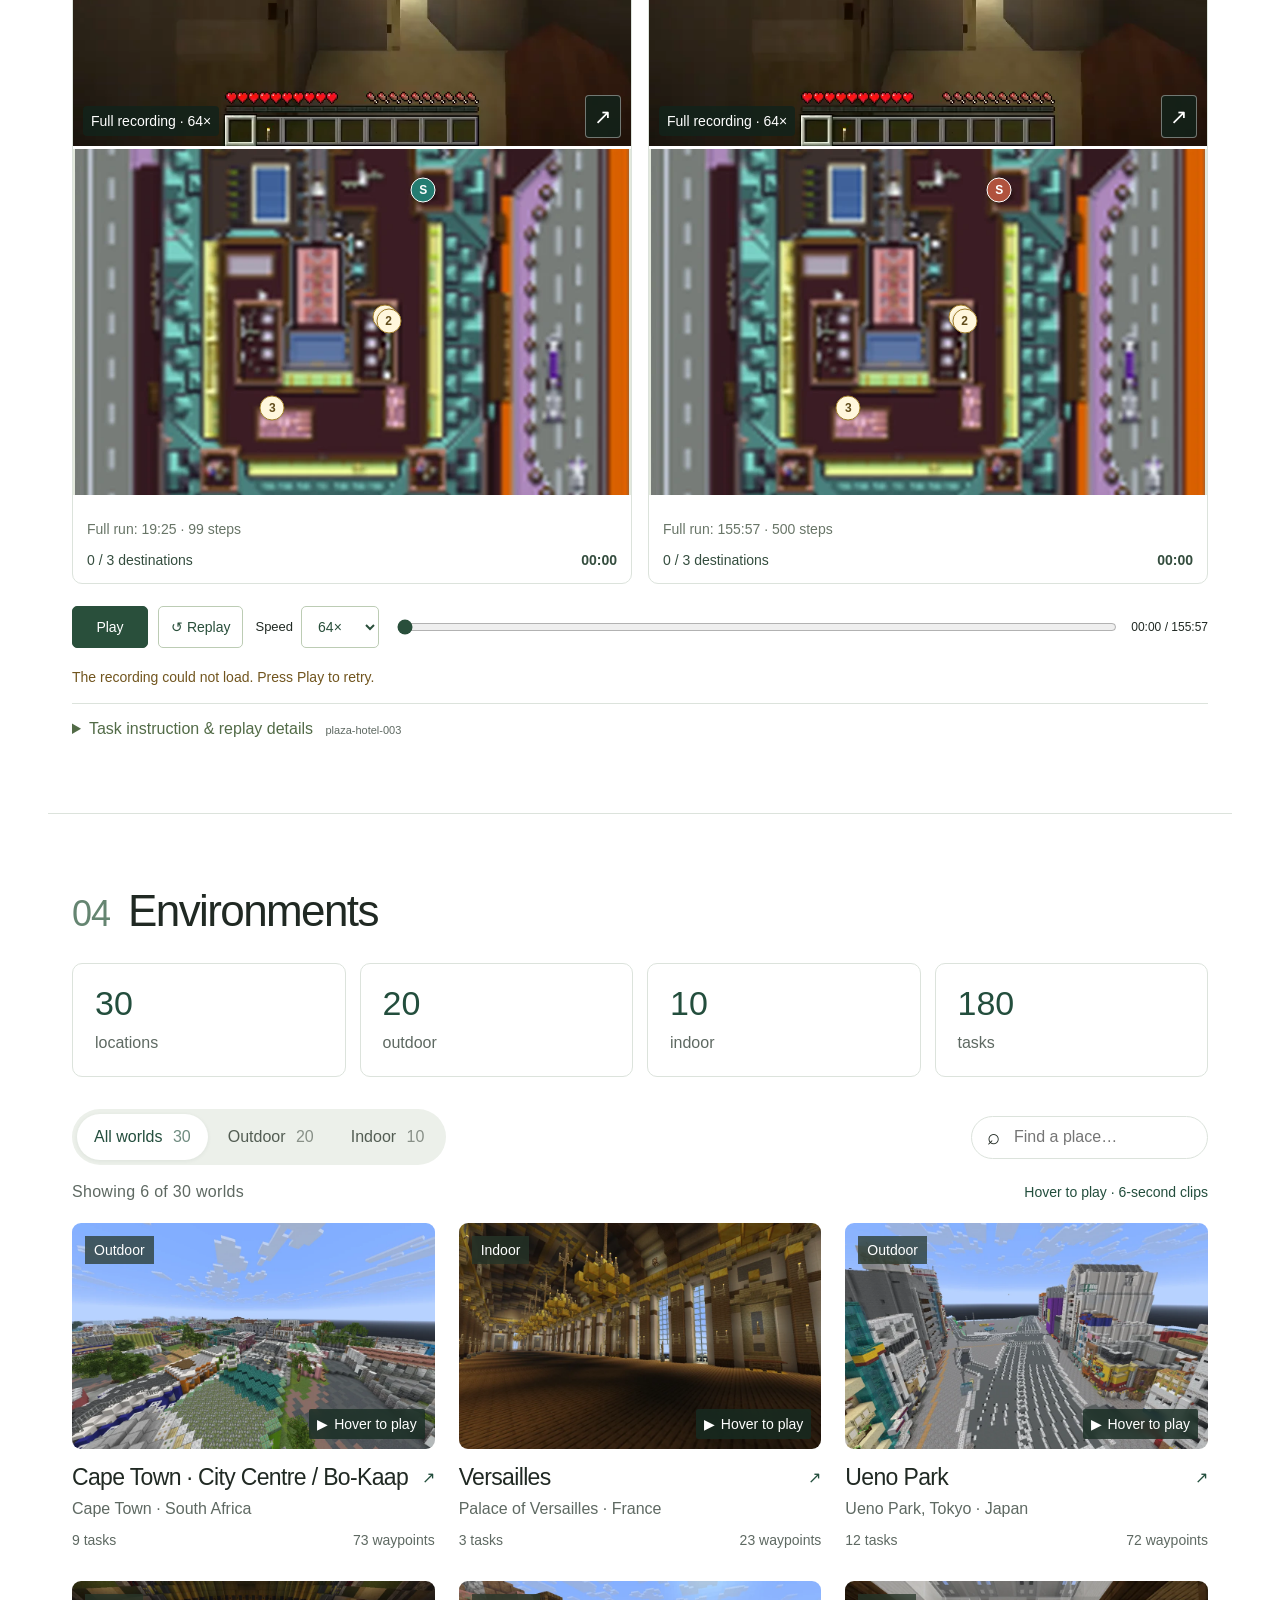
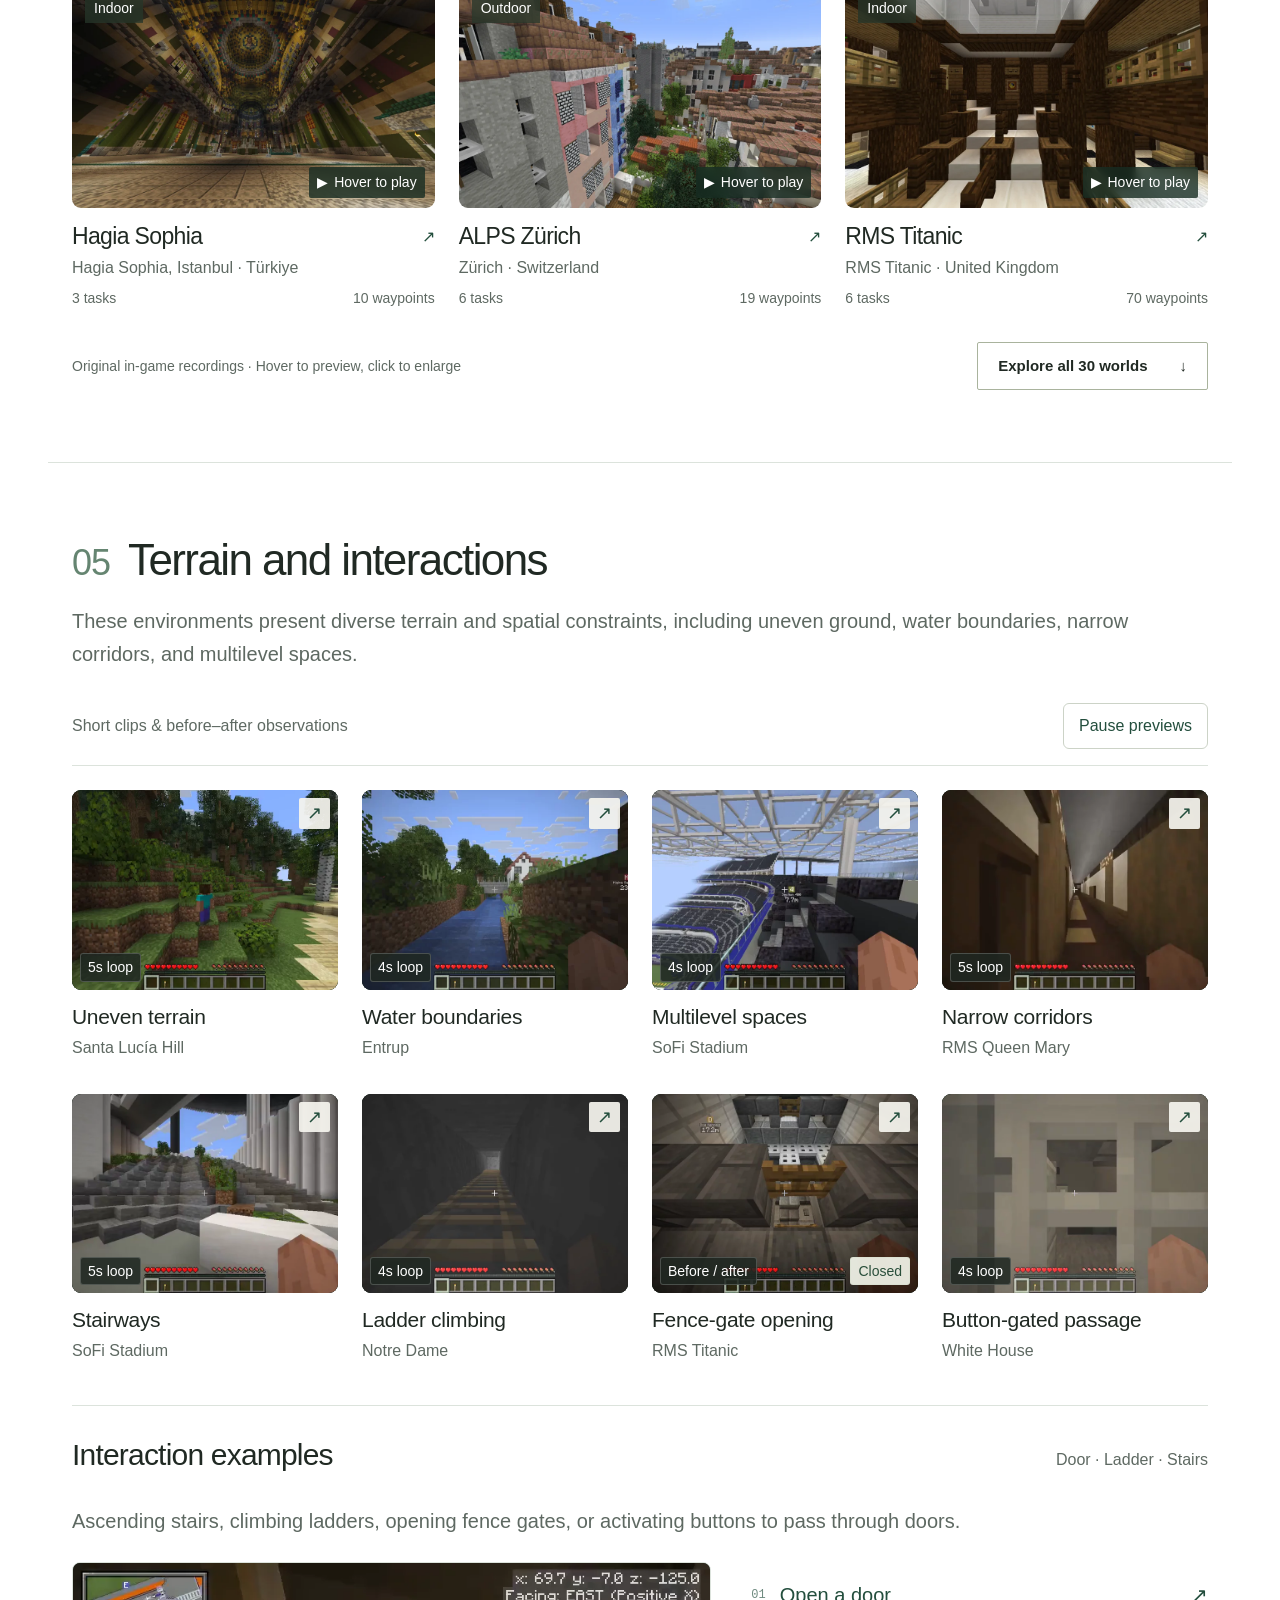
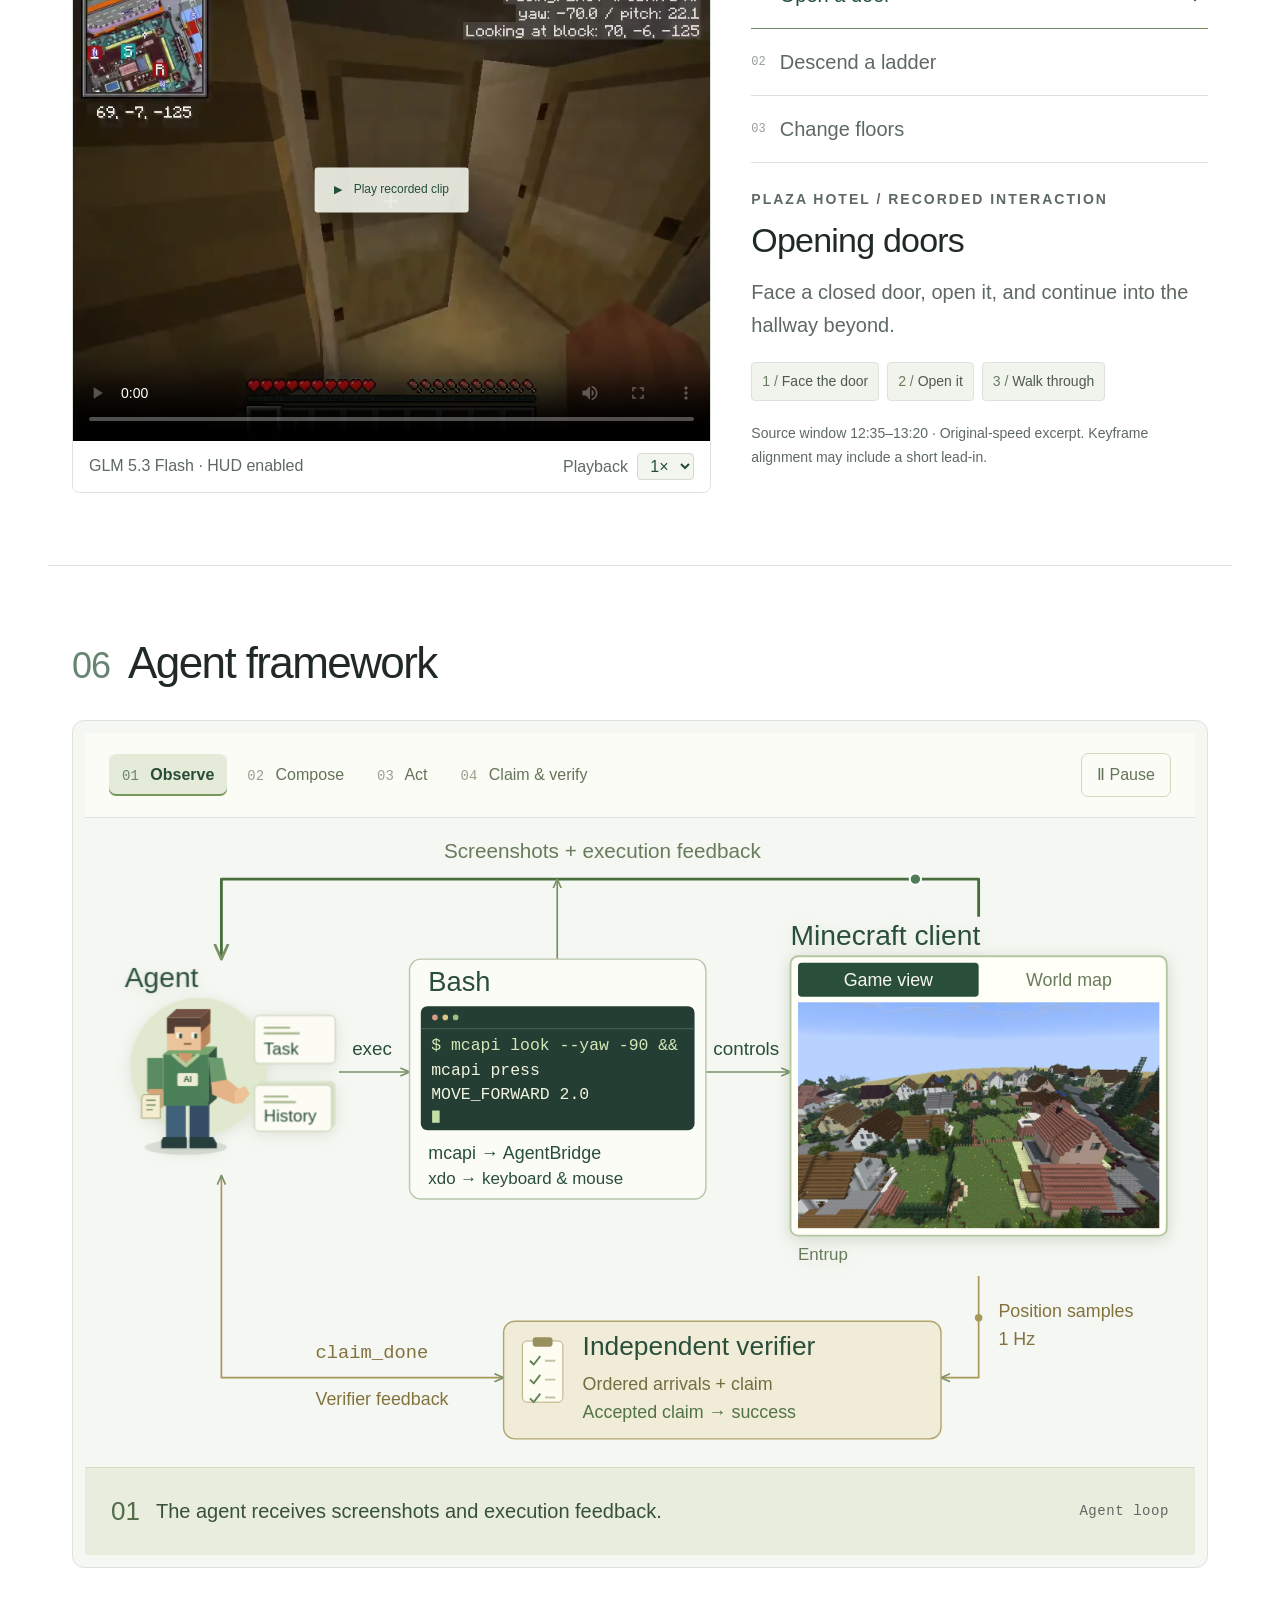
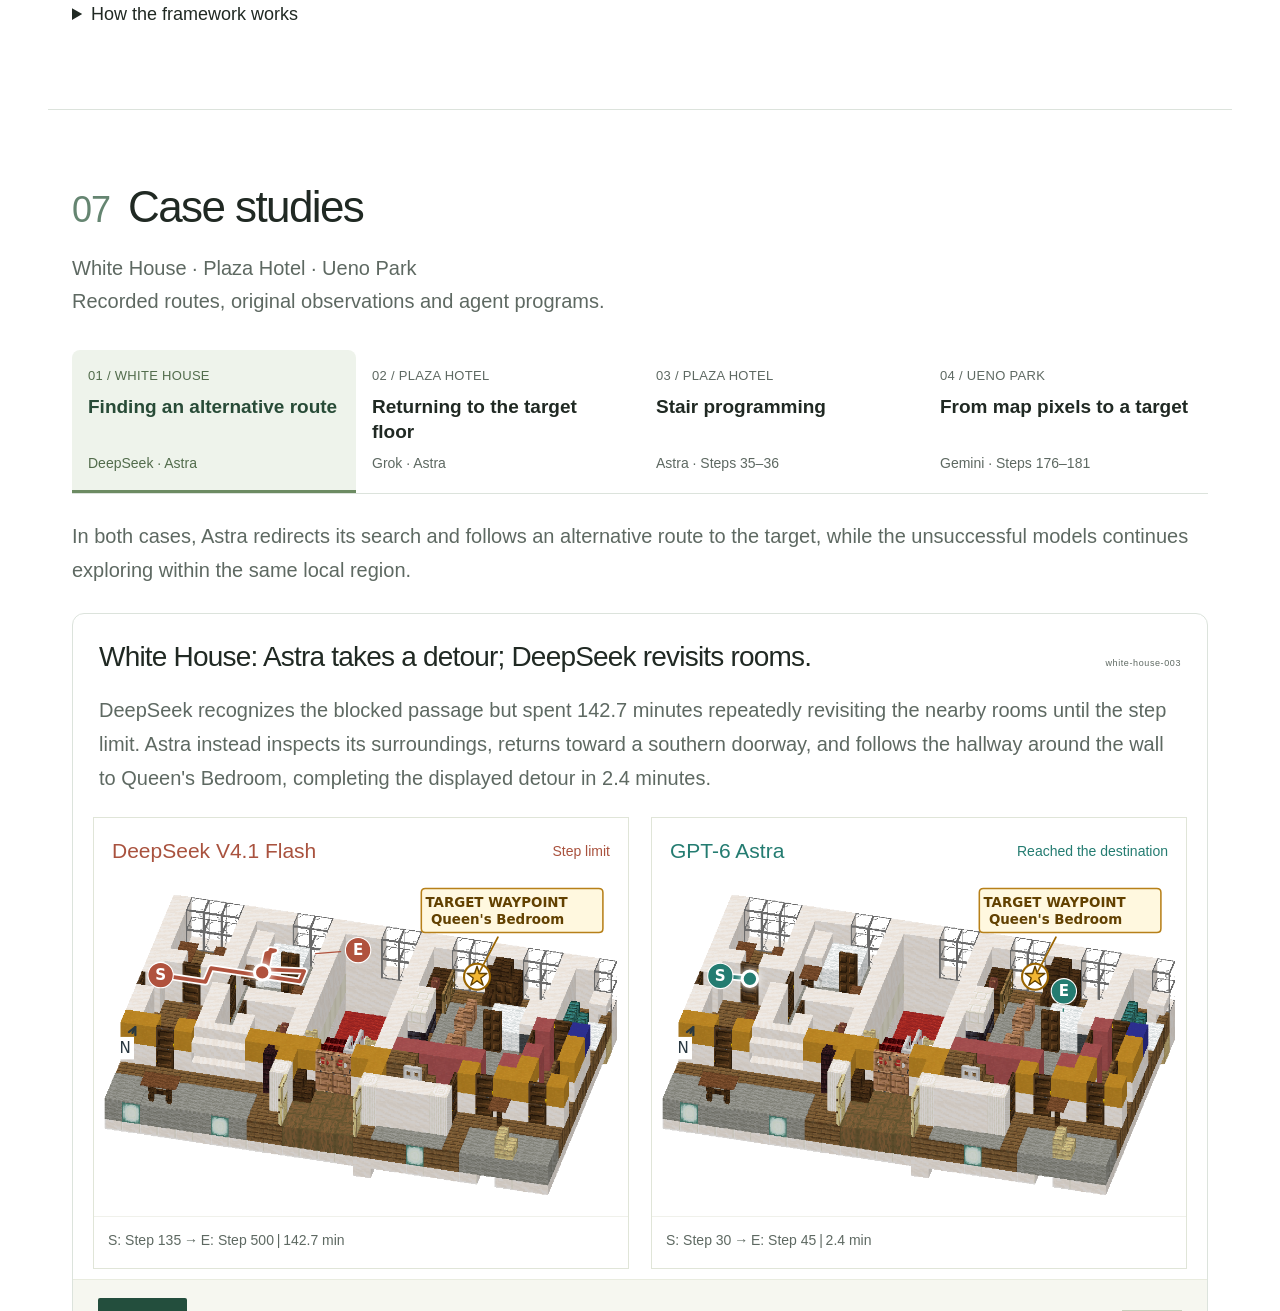
==== commit 21947539: "Add native Minecraft human evaluation entry for macOS" ====
--- a/index.html
+++ b/index.html
@@ -29,7 +29,7 @@
           <p class="opening-description" data-paper="hero-title">Benchmarking Spatial Agentic Intelligence in the Wild</p>
           <p id="paper-authors" class="opening-authors"><a href="https://caoyxuan.github.io/" target="_blank" rel="noopener">Yuxuan Cao</a> · <a href="https://lockon-n.github.io/" target="_blank" rel="noopener">Junlong Li</a> · <a href="https://llleoli.github.io/" target="_blank" rel="noopener">Hao Li</a> · <a href="https://jxhe.github.io/" target="_blank" rel="noopener">Junxian He</a></p>
           <p class="opening-affiliation">The Hong Kong University of Science and Technology</p>
-          <div class="opening-actions"><div class="opening-action-row"><a id="project-paper-link" class="button opening-primary project-resource-link" href="https://arxiv.org/pdf/2610.11328" type="application/pdf" target="_blank" rel="noopener"><svg viewBox="0 0 24 24" fill="none" stroke="currentColor" stroke-width="1.7" aria-hidden="true"><path d="M14 3H6a1 1 0 0 0-1 1v16a1 1 0 0 0 1 1h12a1 1 0 0 0 1-1V8Z"/><path d="M14 3v5h5M8 12h8M8 16h6"/></svg>Paper</a><a id="project-github-link" class="opening-results-link project-resource-link" href="https://github.com/hkust-nlp/MineOdyssey" target="_blank" rel="noopener"><svg viewBox="0 0 24 24" fill="currentColor" aria-hidden="true"><path d="M12 .9a11.1 11.1 0 0 0-3.51 21.63c.56.1.76-.24.76-.54v-2.07c-3.1.68-3.76-1.31-3.76-1.31-.5-1.28-1.23-1.62-1.23-1.62-1.01-.69.08-.68.08-.68 1.12.08 1.7 1.14 1.7 1.14.99 1.7 2.6 1.21 3.23.93.1-.72.39-1.21.71-1.49-2.48-.28-5.08-1.24-5.08-5.52 0-1.22.44-2.21 1.15-2.99-.12-.28-.5-1.42.11-2.96 0 0 .94-.3 3.05 1.14a10.6 10.6 0 0 1 5.55 0c2.12-1.44 3.05-1.14 3.05-1.14.61 1.54.23 2.68.12 2.96.71.78 1.14 1.77 1.14 2.99 0 4.29-2.61 5.24-5.09 5.52.4.35.76 1.03.76 2.07v3.03c0 .3.2.65.77.54A11.1 11.1 0 0 0 12 .9Z"/></svg>GitHub</a><a class="opening-film-link" href="#film"><span aria-hidden="true">▶</span> Project video</a></div><div class="opening-action-row"><a class="opening-results-link" href="#tasks">Explore a task <span aria-hidden="true">↓</span></a><a class="opening-results-link" href="#results">Main results <span aria-hidden="true">↗</span></a><a id="project-human-link" class="opening-results-link" href="human-evaluation/">Human evaluation <span aria-hidden="true">↗</span></a></div></div>
+          <div class="opening-actions"><div class="opening-action-row"><a id="project-paper-link" class="button opening-primary project-resource-link" href="https://arxiv.org/pdf/2610.11328" type="application/pdf" target="_blank" rel="noopener"><svg viewBox="0 0 24 24" fill="none" stroke="currentColor" stroke-width="1.7" aria-hidden="true"><path d="M14 3H6a1 1 0 0 0-1 1v16a1 1 0 0 0 1 1h12a1 1 0 0 0 1-1V8Z"/><path d="M14 3v5h5M8 12h8M8 16h6"/></svg>Paper</a><a id="project-github-link" class="opening-results-link project-resource-link" href="https://github.com/hkust-nlp/MineOdyssey" target="_blank" rel="noopener"><svg viewBox="0 0 24 24" fill="currentColor" aria-hidden="true"><path d="M12 .9a11.1 11.1 0 0 0-3.51 21.63c.56.1.76-.24.76-.54v-2.07c-3.1.68-3.76-1.31-3.76-1.31-.5-1.28-1.23-1.62-1.23-1.62-1.01-.69.08-.68.08-.68 1.12.08 1.7 1.14 1.7 1.14.99 1.7 2.6 1.21 3.23.93.1-.72.39-1.21.71-1.49-2.48-.28-5.08-1.24-5.08-5.52 0-1.22.44-2.21 1.15-2.99-.12-.28-.5-1.42.11-2.96 0 0 .94-.3 3.05 1.14a10.6 10.6 0 0 1 5.55 0c2.12-1.44 3.05-1.14 3.05-1.14.61 1.54.23 2.68.12 2.96.71.78 1.14 1.77 1.14 2.99 0 4.29-2.61 5.24-5.09 5.52.4.35.76 1.03.76 2.07v3.03c0 .3.2.65.77.54A11.1 11.1 0 0 0 12 .9Z"/></svg>GitHub</a><a class="opening-film-link" href="#film"><span aria-hidden="true">▶</span> Project video</a></div><div class="opening-action-row"><a class="opening-results-link" href="#tasks">Explore a task <span aria-hidden="true">↓</span></a><a class="opening-results-link" href="#results">Main results <span aria-hidden="true">↗</span></a><a id="project-human-link" class="opening-results-link" href="human-evaluation/native/">Human evaluation <span aria-hidden="true">↗</span></a></div></div>
         </div>
     <section class="film-section opening-film" id="film" aria-labelledby="film-title">
       <div class="section-heading"><div><p class="eyebrow">The project film</p><h2 id="film-title">Project video</h2></div></div>
